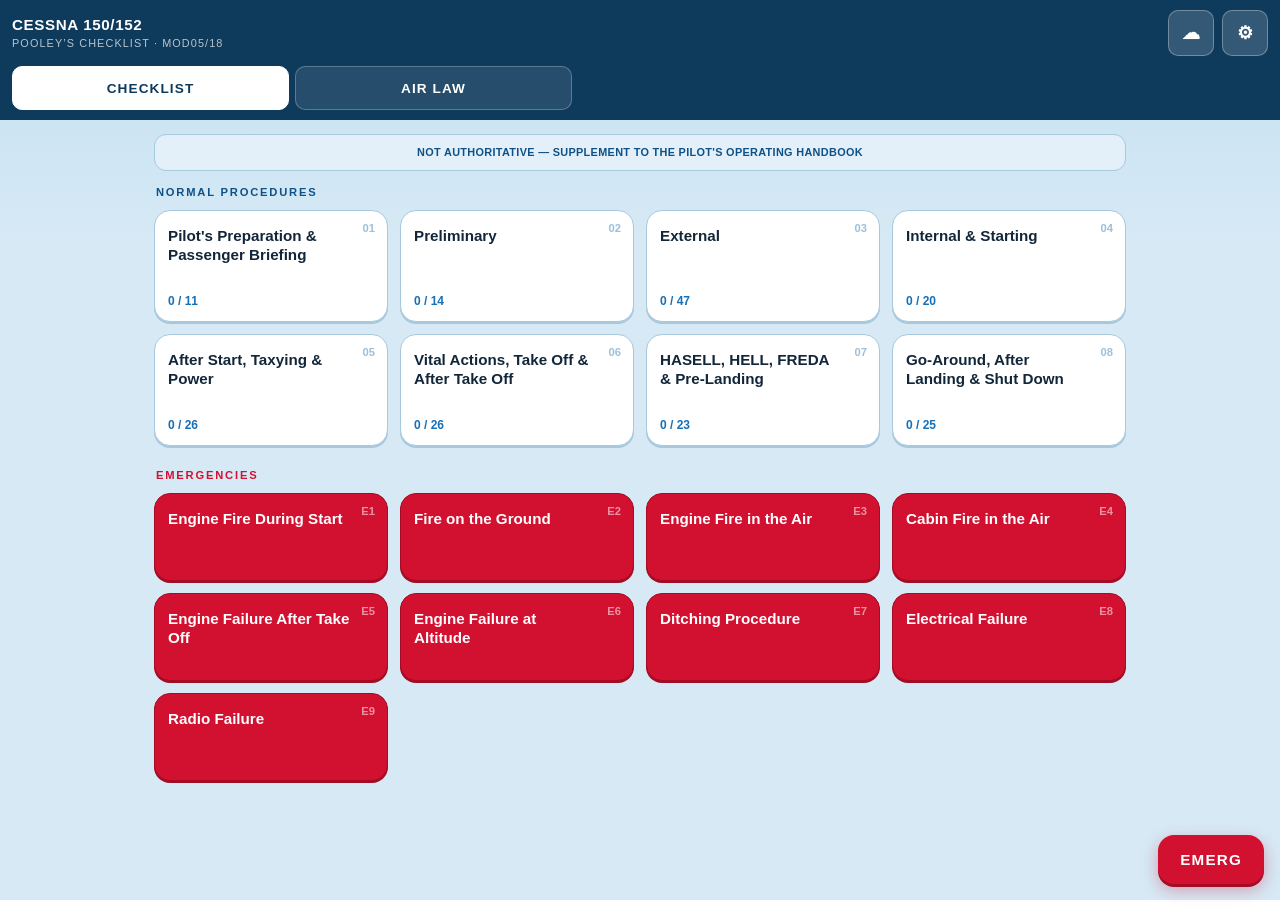
==== app/src/main/assets/index.html @ d366ebf7 "PPL Kneeboard: C150 checklist and Air Law study in one offline app Checklist data is unchanged from " ====
<!DOCTYPE html>
<html lang="en" data-size="m">
<head>
<meta charset="UTF-8">
<meta name="viewport" content="width=device-width, initial-scale=1.0, maximum-scale=1.0, user-scalable=no, viewport-fit=cover">
<meta name="theme-color" content="#0e3a5c">
<title>PPL Kneeboard</title>
<style>
  /* ===== Text size ===== */
  html{font-size:16px;}
  html[data-size="s"]{font-size:14px;}
  html[data-size="l"]{font-size:18px;}
  html[data-size="xl"]{font-size:20px;}

  /* ===== Day (default) ===== */
  body{
    --ink:#12263a; --muted:#4a5d70; --faint:#9cc0da;
    --paper:#d6e9f5; --card:#ffffff; --edge:#a8c8de; --track:#dcebf6;
    --accent:#1670b8; --accent-dark:#0e5187; --accent-tint:#e3f0fa; --on-accent:#ffffff;
    --tick:#1c8c3a; --tick-tint:#e6f6ea;
    --emerg:#d21131; --emerg-dark:#a30c24; --emerg-tint:#fdeef0;
    --bar:#0e3a5c; --bw:1px;
    background:linear-gradient(180deg,#c3e0f2 0%,var(--paper) 240px) fixed;
  }
  /* ===== Sunlight (high contrast) ===== */
  body[data-mode="sun"]{
    --ink:#000; --muted:#000; --faint:#000;
    --paper:#fff; --card:#fff; --edge:#000; --track:#fff;
    --accent:#000; --accent-dark:#000; --accent-tint:#fff; --on-accent:#fff;
    --tick:#006622; --tick-tint:#fff;
    --emerg:#b00020; --emerg-dark:#7a0016; --emerg-tint:#fff;
    --bar:#000; --bw:2px;
    background:#fff;
  }
  /* ===== Night (dim) ===== */
  body[data-mode="night"]{
    --ink:#d4dde6; --muted:#97a6b4; --faint:#3c4f62;
    --paper:#0b1118; --card:#151e28; --edge:#2a3a4b; --track:#223140;
    --accent:#5aa7e6; --accent-dark:#7fb8e8; --accent-tint:#13202c; --on-accent:#06121d;
    --tick:#3fb565; --tick-tint:#11261a;
    --emerg:#e0413f; --emerg-dark:#8f1d1c; --emerg-tint:#2a1214;
    --bar:#05090d; --bw:1px;
    background:var(--paper);
  }

  *{margin:0;padding:0;box-sizing:border-box;-webkit-tap-highlight-color:transparent;}
  body{
    font-family:-apple-system,"Segoe UI",Roboto,Helvetica,Arial,sans-serif;
    color:var(--ink);font-size:1rem;line-height:1.35;
    padding-bottom:calc(100px + env(safe-area-inset-bottom));
    min-height:100vh;
  }
  button{font-family:inherit;color:inherit;cursor:pointer;}
  [hidden]{display:none !important;}

  /* ===== Header ===== */
  header{
    position:sticky;top:0;z-index:20;
    background:var(--bar);color:#fff;
    padding:calc(10px + env(safe-area-inset-top)) 12px 10px;
  }
  .hrow{display:flex;align-items:center;gap:8px;min-height:44px;}
  .hbtn{
    background:rgba(255,255,255,.16);border:1px solid rgba(255,255,255,.3);color:#fff;
    font-size:1.15rem;font-weight:800;border-radius:10px;
    width:46px;height:46px;flex:0 0 46px;
    display:flex;align-items:center;justify-content:center;
  }
  .hbtn:active{background:rgba(255,255,255,.3);}
  #backBtn{display:none;}
  header.inphase #backBtn{display:flex;}
  .title{flex:1;min-width:0;font-weight:800;letter-spacing:.04em;font-size:.95rem;text-transform:uppercase;line-height:1.2;}
  .title small{display:block;font-weight:500;letter-spacing:.1em;font-size:.68rem;opacity:.7;margin-top:2px;}
  .hprog{height:5px;border-radius:3px;background:rgba(255,255,255,.18);margin-top:9px;overflow:hidden;display:none;}
  header.inphase .hprog{display:block;}
  .hprog i{display:block;height:100%;width:0;background:#6fd08c;border-radius:3px;transition:width .2s;}
  body[data-mode="sun"] .hprog i{background:#fff;}

  /* ===== Home ===== */
  #home{padding:14px;}
  .caveat{
    margin:0 0 14px;padding:10px 14px;
    background:var(--accent-tint);border:var(--bw) solid var(--edge);border-radius:12px;
    font-size:.68rem;color:var(--accent-dark);letter-spacing:.03em;font-weight:700;
    text-transform:uppercase;text-align:center;
  }
  .stale{
    margin:0 0 14px;padding:12px 14px;border-radius:12px;
    background:var(--card);border:var(--bw) solid var(--edge);
    font-size:.85rem;color:var(--muted);
  }
  .cont{
    width:100%;display:flex;align-items:center;gap:14px;text-align:left;
    background:var(--accent);color:var(--on-accent);border:none;border-radius:16px;
    box-shadow:0 3px 0 var(--accent-dark);padding:16px;margin-bottom:20px;
  }
  .cont:active{transform:translateY(3px);box-shadow:none;}
  .cont .ct{flex:1;min-width:0;}
  .cont .k{font-size:.7rem;font-weight:800;letter-spacing:.14em;text-transform:uppercase;opacity:.8;}
  .cont .n{font-size:1.05rem;font-weight:800;margin-top:2px;}
  .cont .x{font-size:.85rem;margin-top:3px;opacity:.9;}
  .cont .arrow{font-size:1.6rem;font-weight:800;}

  .grid-label{
    font-size:.7rem;font-weight:800;letter-spacing:.16em;text-transform:uppercase;
    color:var(--accent-dark);margin:4px 2px 10px;
  }
  .grid-label.red{color:var(--emerg);}
  .grid{display:grid;grid-template-columns:1fr 1fr;gap:12px;margin-bottom:22px;}
  @media (max-width:340px){.grid{grid-template-columns:1fr;}}
  .pbtn{
    position:relative;
    background:var(--card);border:var(--bw) solid var(--edge);border-radius:16px;
    box-shadow:0 2px 0 var(--edge);
    padding:15px 13px 13px;min-height:7rem;text-align:left;
    display:flex;flex-direction:column;justify-content:space-between;gap:10px;
  }
  .pbtn:active{transform:translateY(2px);box-shadow:none;}
  .pbtn .pnum{position:absolute;top:11px;right:12px;font-size:.7rem;font-weight:800;color:var(--faint);}
  .pbtn .pname{font-weight:800;font-size:.95rem;line-height:1.25;padding-right:24px;}
  .pbtn .pbar{height:8px;border-radius:4px;background:var(--track);overflow:hidden;}
  body[data-mode="sun"] .pbtn .pbar{border:1px solid #000;}
  .pbtn .pbar i{display:block;height:100%;width:0;background:var(--accent);border-radius:4px;}
  .pbtn .pcount{font-size:.75rem;font-weight:700;color:var(--accent);}
  .pbtn.done{border-color:var(--tick);background:var(--tick-tint);box-shadow:0 2px 0 var(--tick);}
  .pbtn.done .pcount{color:var(--tick);}
  .pbtn.done .pbar i{background:var(--tick);}
  .pbtn.red{background:var(--emerg);border-color:var(--emerg-dark);color:#fff;box-shadow:0 2px 0 var(--emerg-dark);min-height:5.5rem;}
  .pbtn.red .pnum{color:rgba(255,255,255,.55);}

  /* ===== Phase view ===== */
  #phaseView{padding:14px;}
  .sub{
    font-size:.7rem;font-weight:800;letter-spacing:.14em;text-transform:uppercase;
    color:var(--accent-dark);margin:18px 4px 10px;
  }
  .sub:first-child{margin-top:2px;}
  .sub.red{color:var(--emerg);}
  .ibtn{
    width:100%;display:flex;align-items:flex-start;gap:12px;text-align:left;
    background:var(--card);border:var(--bw) solid var(--edge);border-radius:14px;
    box-shadow:0 2px 0 var(--edge);
    padding:14px;min-height:60px;margin-bottom:10px;
  }
  .ibtn:active{transform:translateY(2px);box-shadow:none;}
  .ibtn.next{outline:3px solid var(--accent);outline-offset:2px;}
  .ibtn.red.next{outline-color:var(--emerg);}
  .ibtn .box{
    flex:0 0 28px;height:28px;margin-top:1px;
    border:2px solid var(--accent);border-radius:8px;background:var(--card);
    display:flex;align-items:center;justify-content:center;
    font-size:17px;color:#fff;
  }
  .ibtn.red .box{border-color:var(--emerg);}
  .ibtn.checked{background:var(--tick-tint);border-color:var(--tick);box-shadow:0 2px 0 var(--tick);}
  .ibtn.checked .box{background:var(--tick);border-color:var(--tick);}
  .ibtn.checked .box::after{content:"\2713";font-weight:800;}
  .ibtn .txt{flex:1;min-width:0;}
  .ibtn .chal{display:block;font-weight:800;font-size:.95rem;}
  .ibtn .mn{
    display:inline-block;min-width:1.3em;text-align:center;
    background:var(--accent);color:var(--on-accent);font-size:.7rem;font-weight:800;
    border-radius:5px;padding:2px 4px;margin-right:7px;vertical-align:1px;
  }
  .ibtn.red .mn{background:var(--emerg);color:#fff;}
  .ibtn .resp{display:block;font-size:.875rem;color:var(--muted);margin-top:2px;}
  .ibtn.checked .chal,.ibtn.checked .resp{opacity:.5;}
  body[data-mode="sun"] .ibtn.checked .chal,
  body[data-mode="sun"] .ibtn.checked .resp{opacity:1;text-decoration:line-through;}

  .pnote{
    background:var(--card);border:var(--bw) solid var(--edge);border-radius:12px;
    padding:13px 14px;font-size:.875rem;color:var(--muted);margin-bottom:12px;
  }
  .pnote.warn{
    background:repeating-linear-gradient(45deg,var(--emerg-tint),var(--emerg-tint) 12px,var(--card) 12px,var(--card) 24px);
    border-color:var(--emerg);color:var(--emerg);
    font-weight:800;text-transform:uppercase;font-size:.8rem;text-align:center;letter-spacing:.03em;
  }

  .donecard{
    background:var(--tick-tint);border:2px solid var(--tick);border-radius:16px;
    padding:16px;margin:8px 0 12px;text-align:center;
  }
  .donecard .dt{font-weight:800;color:var(--tick);font-size:1rem;letter-spacing:.04em;text-transform:uppercase;}
  .bigbtn{
    width:100%;padding:16px;border-radius:14px;margin-top:12px;
    background:var(--accent);color:var(--on-accent);border:none;
    box-shadow:0 3px 0 var(--accent-dark);
    font-size:1rem;font-weight:800;text-align:center;
  }
  .bigbtn:active{transform:translateY(3px);box-shadow:none;}
  .bigbtn.ghost{background:var(--card);color:var(--ink);border:var(--bw) solid var(--edge);box-shadow:0 2px 0 var(--edge);}

  .resetbtn{
    width:100%;padding:15px;border-radius:14px;margin-top:8px;
    background:var(--card);border:var(--bw) solid var(--edge);box-shadow:0 2px 0 var(--edge);
    color:var(--muted);font-size:.8rem;font-weight:800;letter-spacing:.1em;text-transform:uppercase;
  }
  .resetbtn.armed{background:var(--emerg);border-color:var(--emerg-dark);color:#fff;box-shadow:0 2px 0 var(--emerg-dark);}

  /* ===== Emergency FAB ===== */
  #emergFab{
    position:fixed;bottom:calc(16px + env(safe-area-inset-bottom));right:16px;z-index:30;
    background:var(--emerg);color:#fff;border:none;border-radius:16px;
    box-shadow:0 3px 0 var(--emerg-dark),0 6px 16px rgba(200,16,46,.35);
    padding:16px 22px;font-size:.95rem;font-weight:800;letter-spacing:.08em;text-transform:uppercase;
  }
  #emergFab:active{transform:translateY(3px);box-shadow:none;}

  /* ===== Bottom sheet ===== */
  .sheet{position:fixed;inset:0;z-index:50;}
  .sheet .backdrop{position:absolute;inset:0;background:rgba(0,0,0,.5);}
  .sheet .panel{
    position:absolute;left:0;right:0;bottom:0;max-height:88vh;overflow:auto;
    background:var(--paper);border-radius:20px 20px 0 0;
    padding:0 14px calc(18px + env(safe-area-inset-bottom));
    animation:up .16s ease-out;
  }
  body[data-mode="day"] .sheet .panel{background:#eaf4fb;}
  @keyframes up{from{transform:translateY(40px)}to{transform:none}}
  .sheet-head{
    position:sticky;top:0;display:flex;align-items:center;justify-content:space-between;
    padding:16px 2px 12px;background:inherit;
    font-weight:800;font-size:.95rem;letter-spacing:.08em;text-transform:uppercase;
  }
  .sheet-head.red{color:var(--emerg);}
  .xbtn{
    width:44px;height:44px;border-radius:10px;font-size:1.1rem;font-weight:800;
    background:var(--card);border:var(--bw) solid var(--edge);
  }
  .elist{display:grid;gap:10px;}
  .ebtn{
    width:100%;text-align:left;padding:17px 16px;border-radius:14px;border:none;
    background:var(--emerg);color:#fff;font-size:1.05rem;font-weight:800;
    box-shadow:0 3px 0 var(--emerg-dark);
    display:flex;justify-content:space-between;align-items:center;
  }
  .ebtn:active{transform:translateY(3px);box-shadow:none;}

  .setgroup{margin-bottom:18px;}
  .setlabel{font-size:.7rem;font-weight:800;letter-spacing:.14em;text-transform:uppercase;color:var(--accent-dark);margin:0 2px 8px;}
  .seg{display:flex;gap:8px;}
  .seg button{
    flex:1;padding:14px 6px;border-radius:12px;font-weight:800;font-size:.9rem;
    background:var(--card);border:var(--bw) solid var(--edge);box-shadow:0 2px 0 var(--edge);
  }
  .seg button.on{background:var(--accent);color:var(--on-accent);border-color:var(--accent-dark);box-shadow:0 2px 0 var(--accent-dark);}
  .setnote{font-size:.78rem;color:var(--muted);margin-top:8px;padding:0 2px;}

  /* ===== Toast ===== */
  #toast{
    position:fixed;left:50%;bottom:calc(90px + env(safe-area-inset-bottom));z-index:60;
    transform:translateX(-50%);background:#111;color:#fff;
    padding:10px 16px;border-radius:10px;font-size:.85rem;font-weight:700;
    opacity:0;pointer-events:none;transition:opacity .2s;white-space:nowrap;
  }
  #toast.show{opacity:.92;}

  /* =====================================================================
     Air Law study section. Everything below is scoped to #studyView or the
     shared header tabs, so none of it can reach the checklist screens.
     ===================================================================== */
  body{
    --line:var(--edge); --blue:var(--accent); --tint:var(--accent-tint);
    --good:var(--tick); --goodtint:var(--tick-tint); --bad:var(--emerg); --badtint:var(--emerg-tint);
    --mag:#b3135b; --magtint:#f8e4ee; --ground:#c6d8e6; --rw:#34465a; --mk:#ffffff;
  }
  body[data-mode="sun"]{ --mag:#000; --magtint:#fff; --ground:#d9d9d9; --rw:#222; --mk:#fff; }
  body[data-mode="night"]{ --mag:#f26ba6; --magtint:#3a1830; --ground:#26394b; --rw:#4a5e73; --mk:#eaf1f8; }

  /* Section tabs: only on the two top-level screens */
  #secTabs{display:none;gap:6px;margin-top:10px;max-width:560px;}
  header.top #secTabs{display:flex;}
  header.insub #backBtn{display:flex;}
  #secTabs button{
    flex:1;min-height:44px;border-radius:10px;
    background:rgba(255,255,255,.1);border:1px solid rgba(255,255,255,.25);color:#fff;
    font-weight:800;font-size:.85rem;letter-spacing:.08em;text-transform:uppercase;
  }
  #secTabs button.on{background:#fff;color:var(--bar);border-color:#fff;}
  body[data-mode="night"] #secTabs button.on{background:var(--accent);color:var(--on-accent);border-color:var(--accent);}

  /* Tablet: wider grids, readable column widths */
  #home,#phaseView,#studyView{margin:0 auto;}
  #home,#studyView{max-width:1000px;}
  #phaseView{max-width:760px;}
  @media (min-width:600px){ .grid{grid-template-columns:repeat(3,1fr);} }
  @media (min-width:900px){ .grid{grid-template-columns:repeat(4,1fr);} }

  #studyView{padding:14px;}
  #studyView .pbtn .pref{font-size:.68rem;font-weight:800;letter-spacing:.06em;color:var(--mag);}
  #studyView .stat{font-size:.8rem;color:var(--muted);margin:0 2px 14px;font-weight:600;}
  #studyView .stat b{color:var(--ink);}
  #studyView .row2{display:grid;grid-template-columns:1fr;gap:10px;margin-bottom:22px;}
  @media (min-width:600px){ #studyView .row2{grid-template-columns:2fr 1fr;} }
  #studyView .row2 .cont{margin-bottom:0;}
  #studyView .row2 .bigbtn{margin-top:0;}
  #studyView .bigbtn[disabled]{opacity:.45;box-shadow:none;}

  /* Topic notes */
  #studyView .topic{max-width:800px;margin:0 auto;}
  #studyView .lede{color:var(--muted);margin:0 0 14px;font-size:.95rem;}
  #studyView .card{background:var(--card);border:var(--bw) solid var(--edge);border-radius:16px;padding:16px;}
  @media (min-width:600px){ #studyView .card{padding:22px 26px;} }
  #studyView .learn{font-size:.95rem;line-height:1.55;}
  #studyView .learn h3{font-size:1.1rem;font-weight:800;margin:22px 0 8px;color:var(--accent-dark);}
  #studyView .learn h3:first-child{margin-top:0;}
  #studyView .learn p{margin:0 0 12px;}
  #studyView .learn ul,#studyView .learn ol{margin:0 0 12px;padding-left:22px;}
  #studyView .learn li{margin:3px 0;}
  #studyView .mono,#studyView code{font-family:ui-monospace,Menlo,Consolas,monospace;font-size:.92em;background:var(--tint);padding:1px 5px;border-radius:4px;}
  #studyView .box{border-radius:12px;padding:12px 14px;margin:14px 0;font-size:.9rem;border:var(--bw) solid var(--edge);}
  #studyView .box>b:first-child{display:inline-block;font-size:.65rem;font-weight:800;letter-spacing:.1em;text-transform:uppercase;margin-right:8px;padding:2px 7px;border-radius:4px;}
  #studyView .trap{background:var(--magtint);border-color:var(--mag);}
  #studyView .trap>b:first-child{background:var(--mag);color:#fff;}
  #studyView .note{background:var(--tint);}
  #studyView .note>b:first-child{background:var(--accent);color:var(--on-accent);}
  #studyView .src{font-size:.75rem;color:var(--muted);margin-top:20px;padding-top:12px;border-top:1px dashed var(--edge);}
  #studyView .tbl{overflow-x:auto;margin:10px 0 16px;-webkit-overflow-scrolling:touch;}
  #studyView .tbl table{border-collapse:collapse;width:100%;min-width:420px;font-size:.88rem;}
  #studyView .tbl th{font-size:.65rem;font-weight:800;text-transform:uppercase;letter-spacing:.08em;color:var(--muted);text-align:left;padding:7px 10px;border-bottom:2px solid var(--ink);}
  #studyView .tbl td{padding:8px 10px;border-bottom:1px solid var(--edge);vertical-align:top;}
  #studyView .tbl td:first-child{font-weight:700;}
  #studyView .dot{display:inline-block;width:12px;height:12px;border-radius:50%;margin-right:6px;vertical-align:-1px;border:1px solid var(--ink);}
  #studyView .dot.g{background:#2db36a;} #studyView .dot.r{background:#e0442b;} #studyView .dot.w{background:#fff;}
  #studyView .dot.fl{box-shadow:0 0 0 2px var(--card),0 0 0 3.5px currentColor;}
  #studyView .tiles{display:grid;grid-template-columns:repeat(auto-fit,minmax(150px,1fr));gap:8px;margin:12px 0 18px;}
  #studyView .tile{border:var(--bw) solid var(--edge);border-radius:10px;padding:9px 11px;background:var(--paper);min-width:0;}
  #studyView .tile.hi{background:var(--tint);border-color:var(--accent);}
  #studyView .tile .n{font-size:.72rem;font-weight:800;color:var(--mag);}
  #studyView .tile .t{font-weight:700;font-size:.85rem;line-height:1.3;}
  #studyView .tile .d{font-size:.78rem;color:var(--muted);margin-top:2px;}
  #studyView .sq{display:grid;grid-template-columns:repeat(auto-fit,minmax(120px,1fr));gap:8px;margin:12px 0 18px;}
  #studyView .sq .tile{text-align:center;}
  #studyView .sq .big{font-family:ui-monospace,Menlo,Consolas,monospace;font-size:1.8rem;font-weight:700;line-height:1.1;}
  #studyView .fig{margin:14px 0;min-width:0;}
  #studyView .fig svg{width:100%;height:auto;display:block;max-width:100%;}
  #studyView .fig.wide svg{max-width:560px;}
  #studyView .fig figcaption{font-size:.8rem;color:var(--muted);margin-top:6px;}
  #studyView .figrow{display:grid;grid-template-columns:repeat(auto-fit,minmax(200px,1fr));gap:12px;margin:14px 0;}
  #studyView .figrow .fig{margin:0;}
  #studyView .fb{fill:var(--paper);stroke:var(--edge);}
  #studyView svg .t{font:600 11px -apple-system,"Segoe UI",Roboto,sans-serif;fill:var(--ink);}
  #studyView svg .tm{font:500 10px ui-monospace,Menlo,monospace;fill:var(--muted);}
  #studyView svg .tb{font:800 12px -apple-system,"Segoe UI",Roboto,sans-serif;fill:var(--ink);}
  #studyView svg .big{font:800 26px -apple-system,"Segoe UI",Roboto,sans-serif;fill:var(--ink);}
  #studyView svg .ln{stroke:var(--ink);fill:none;stroke-width:1.5;}
  #studyView svg .dash{stroke-dasharray:5 4;}
  #studyView svg .dot2{stroke-dasharray:2 3;}
  #studyView svg .pa{stroke:var(--accent);stroke-width:2;}
  #studyView svg .pb{stroke:var(--mag);stroke-width:2;}
  #studyView svg .ac-a{color:var(--accent);} #studyView svg .ac-b{color:var(--mag);}
  #studyView svg .f-tint{fill:var(--tint);} #studyView svg .f-mag{fill:var(--magtint);} #studyView svg .f-ground{fill:var(--ground);}
  #studyView svg .f-card{fill:var(--card);} #studyView svg .f-ink{fill:var(--ink);} #studyView svg .f-rw{fill:var(--rw);} #studyView svg .f-mk{fill:var(--mk);}
  #studyView svg .hot{stroke:var(--emerg);fill:none;stroke-width:2;}
  #studyView svg .mkl{stroke:var(--mk);stroke-width:2;}

  /* Questions */
  #studyView .quiz{max-width:760px;margin:0 auto;}
  #studyView .qtext{font-weight:700;font-size:1.1rem;line-height:1.4;margin:4px 2px 16px;}
  #studyView .opts{display:grid;gap:10px;}
  #studyView .opt{
    width:100%;display:flex;align-items:flex-start;gap:12px;text-align:left;
    background:var(--card);border:var(--bw) solid var(--edge);border-radius:14px;
    box-shadow:0 2px 0 var(--edge);padding:14px;min-height:60px;font-size:.95rem;font-weight:600;
  }
  #studyView .opt:active:not([disabled]){transform:translateY(2px);box-shadow:none;}
  #studyView .opt .l{
    flex:0 0 28px;height:28px;border-radius:8px;border:2px solid var(--accent);
    display:flex;align-items:center;justify-content:center;font-size:.8rem;font-weight:800;color:var(--accent);
  }
  #studyView .opt .ot{flex:1;min-width:0;padding-top:3px;}
  #studyView .opt.ok{background:var(--tick-tint);border-color:var(--tick);box-shadow:0 2px 0 var(--tick);}
  #studyView .opt.ok .l{background:var(--tick);border-color:var(--tick);color:#fff;}
  #studyView .opt.no{background:var(--emerg-tint);border-color:var(--emerg);box-shadow:0 2px 0 var(--emerg);}
  #studyView .opt.no .l{background:var(--emerg);border-color:var(--emerg);color:#fff;}
  #studyView .opt[disabled]{cursor:default;}
  #studyView .opt[disabled]:not(.ok):not(.no){opacity:.6;}
  #studyView .expl{margin-top:14px;border-radius:14px;padding:14px;background:var(--card);border:2px solid var(--edge);font-size:.92rem;line-height:1.5;}
  #studyView .expl .v{display:block;font-size:.72rem;font-weight:800;letter-spacing:.12em;text-transform:uppercase;margin-bottom:4px;}
  #studyView .expl.good{border-color:var(--tick);} #studyView .expl.good .v{color:var(--tick);}
  #studyView .expl.bad{border-color:var(--emerg);} #studyView .expl.bad .v{color:var(--emerg);}

  /* Results */
  #studyView .score{display:flex;flex-wrap:wrap;align-items:baseline;gap:6px 14px;margin:6px 2px 6px;}
  #studyView .score .n{font-size:3rem;font-weight:800;line-height:1;}
  #studyView .score .p{font-size:1.2rem;font-weight:800;color:var(--muted);}
  #studyView .pill{font-size:.72rem;font-weight:800;letter-spacing:.06em;text-transform:uppercase;padding:4px 10px;border-radius:99px;}
  #studyView .pill.good{background:var(--tick-tint);color:var(--tick);border:1px solid var(--tick);}
  #studyView .pill.bad{background:var(--emerg-tint);color:var(--emerg);border:1px solid var(--emerg);}
  #studyView .miss{background:var(--card);border:var(--bw) solid var(--edge);border-radius:14px;padding:14px;margin:10px 0;font-size:.9rem;}
  #studyView .miss .mq{font-weight:800;margin-bottom:8px;}
  #studyView .miss .ma{margin:3px 0;}
  #studyView .miss .ma b{font-size:.65rem;font-weight:800;letter-spacing:.08em;text-transform:uppercase;margin-right:6px;}
  #studyView .miss .y b{color:var(--emerg);} #studyView .miss .c b{color:var(--tick);}
  #studyView .miss .why{color:var(--muted);margin-top:6px;}
</style>
</head>
<body data-mode="day">
<svg width="0" height="0" style="position:absolute" aria-hidden="true" focusable="false"><defs>
  <g id="ac"><path d="M0,-12 C2,-10 2,-4 2,2 L1.5,12 L0,13 L-1.5,12 L-2,2 C-2,-4 -2,-10 0,-12Z M-12,-1 L-2,-3.2 L-2,2 L-12,2Z M12,-1 L2,-3.2 L2,2 L12,2Z M-5,10 L-1.5,8.8 L-1.5,12 L-5,12Z M5,10 L1.5,8.8 L1.5,12 L5,12Z" fill="currentColor"/></g>
  <marker id="arr" viewBox="0 0 10 10" refX="8" refY="5" markerWidth="7" markerHeight="7" orient="auto"><path d="M0,0 L10,5 L0,10z" style="fill:var(--ink)"/></marker>
  <marker id="arr2" viewBox="0 0 10 10" refX="2" refY="5" markerWidth="7" markerHeight="7" orient="auto"><path d="M10,0 L0,5 L10,10z" style="fill:var(--ink)"/></marker>
</defs></svg>

<header id="hdr">
  <div class="hrow">
    <button class="hbtn" id="backBtn" aria-label="Back to phases">&#8592;</button>
    <div class="title" id="hdrTitle"></div>
    <button class="hbtn" id="modeBtn" aria-label="Display mode"></button>
    <button class="hbtn" id="setBtn" aria-label="Settings">&#9881;</button>
  </div>
  <div class="hprog"><i id="hprogBar"></i></div>
  <nav id="secTabs" aria-label="Sections"><button id="tabCl" type="button">Checklist</button><button id="tabSt" type="button">Air Law</button></nav>
</header>

<main>
  <div id="home"></div>
  <div id="phaseView" hidden></div>
  <div id="studyView" hidden></div>
</main>

<button id="emergFab">Emerg</button>

<div class="sheet" id="sheet" hidden>
  <div class="backdrop" id="sheetBackdrop"></div>
  <div class="panel">
    <div class="sheet-head" id="sheetHead"><span id="sheetTitle"></span><button class="xbtn" id="sheetClose" aria-label="Close">&#10005;</button></div>
    <div id="sheetBody"></div>
  </div>
</div>

<div id="toast" role="status"></div>

<script>
const NORMAL = [
{
  id:"prep", title:"Pilot's Preparation & Passenger Briefing",
  subs:[
    {name:"Pilot's Preparation and Passenger Briefing", items:[
      ["Pilot","Fit for flight. Licence valid, current and applicable to type. Sufficient experience on type. Medical certificate current."],
      ["Aircraft Documents","All aircraft documentation complete to date. Check current certificates of airworthiness and maintenance etc."],
      ["Weather","Check departure aerodrome, local, en route and destination forecast and actuals."],
      ["Flight Planning","Flight log completed and flight plan (if necessary). AIP, AIC, NOTAMS, Amendments and Bulletins checked. Prior permissions obtained."],
      ["Pooleys Flight Guide","Check current, on board and correct coverage with all possible alternates. Readily accessible."],
      ["Charts","Check current, amended with correct coverage. Readily accessible."],
      ["Weight and Balance","Centre of gravity, weight and balance calculations completed and checked to be within limits (passengers, baggage and fuel)."],
      ["Navigation Equipment Accessories","Computer, scale, protractor, plotter, pencil and pens etc. Readily accessible."],
      ["Survival Equipment","Life jackets, life raft, ELT, transceiver, flares, rations etc. Readily accessible. Over water life jackets should be worn UNINFLATED."],
      ["Departure","Register departure in writing and/or verbally with departure aerodrome. Complete aircraft Technical and Journey log book."],
      ["Passenger Briefing","Passengers fully briefed on emergency, safety and comfort procedures."]
    ]}
  ]
},
{
  id:"prelim", title:"Preliminary",
  note:"Aircraft unobstructed for taxying. No fuel, oil or hydraulic spillages. All ice and frost removed from aircraft surfaces (external and internal). Tie downs, pitot cover, external control locks, covers and chocks removed and stowed.",
  subs:[
    {name:"In Cabin", items:[
      ["Control Locks/Covers","Removed and stowed."],
      ["Magneto Switches","Both OFF. Key Removed."],
      ["Parking Brake","On."],
      ["Master Switch","On."],
      ["Rotating Beacon","On. Check operation. Then Off."],
      ["Pitot Heat","On. Check operation. Then Off."],
      ["Landing/Nav Lights","On. Check operation. Then Off."],
      ["Flaps","On. Check operation & symmetry. Set full down."],
      ["Radio Nav","Off."],
      ["Fuel Cock","On. Check contents indications."],
      ["Master Switch","Off."],
      ["Trimmer","Operate fully forward, fully aft. Check correct sense. Set neutral."],
      ["First Aid Kit","Check condition, in date, secure & accessible."],
      ["Fire Extinguisher","Check condition, in date, secure & accessible."]
    ]}
  ]
},
{
  id:"external", title:"External",
  subs:[
    {name:"Port Undercarriage", items:[
      ["Leg & Fairing","Check undamaged & general condition."],
      ["Tyre","Check undamaged, inflation & creep marks aligned."],
      ["Hydraulic Line","Check general condition, joints and no leakages."],
      ["Disc Brake","Check for pitting, wear and cracks."],
      ["Wheel Nut","Check secure."]
    ]},
    {name:"Port Wing", items:[
      ["Strut","General condition and security."],
      ["Flap","Check undamaged, linkages and tracks."],
      ["Aileron","Check undamaged, hinges, linkages secure, full free movement."],
      ["Wing Tip","General condition, navigation light, security and colour."],
      ["Wing Surfaces","General all over condition."],
      ["Leading Edge","No indentations or fractures. Pitot head clear, undamaged with cover removed and stowed, stall warner working."],
      ["Fuel Tank","Visually check contents. Fuel cap secured and drain checked."]
    ]},
    {name:"Propeller, Front Fuselage & Engine", items:[
      ["Port Cowling","Properly secure, static vent clear & unobstructed."],
      ["Windscreen","Clean all over, inside and out."],
      ["Nose Leg","General condition, oleo extension approx 2\u2033\u20133\u2033, torque linkage, nuts and split pins."],
      ["Nose Wheel","Undamaged, inflation, creep marks aligned."],
      ["Front of Cowling","Check properly secure, intakes clear and landing light."],
      ["Propeller & Spinner","General condition, security, in particular leading edge and tips."],
      ["Starboard Cowling","Properly secure, oil contents, strain fuel if applicable."],
      ["Fuel Drain","Check."]
    ]},
    {name:"Starboard Wing", items:[
      ["Fuel Tank","Visually check contents. Fuel cap secured and drain checked."],
      ["Leading Edge","No indentations or fractures."],
      ["Wing Surface","General all over condition."],
      ["Wing Tip","General condition, nav. light, security and colour."],
      ["Aileron","Check undamaged, hinges, linkages secure, full free movement."],
      ["Flap","Check undamaged, linkages and tracks."],
      ["Strut","General condition and security."]
    ]},
    {name:"Starboard Undercarriage", items:[
      ["Leg","Undamaged, and general condition."],
      ["Tyre","Undamaged, inflation, creep marks aligned."],
      ["Hydraulic Line","Check general condition, joints and no leakages."],
      ["Disc Brake","Check for pitting, wear and cracks."],
      ["Wheel Nut","Check secure."]
    ]},
    {name:"Starboard Fuselage", items:[
      ["Surfaces","General all over condition. Drain holes clear."],
      ["Aerials","Secure and undamaged."],
      ["Door","Catch, hinges, window, secure and operational."],
      ["Windows","Clean inside and out. Undamaged."]
    ]},
    {name:"Tail", items:[
      ["Starboard Tailplane","Security and condition, no indentations or fractures."],
      ["Starboard Elevator","Undamaged, linkages secure, full free movement."],
      ["Trim Tab","Undamaged, linkages secure."],
      ["Fin","Fairings, beacon, aerials secure and undamaged."],
      ["Rudder","Hinges and linkages secure and undamaged. Full free movement, navigation light condition & colour."],
      ["Port Elevator","Undamaged, linkages secure, full free movement."],
      ["Port Tailplane","No indentations or fractures, security."]
    ]},
    {name:"Port Fuselage", items:[
      ["Surfaces","General all over condition. Drain holes clear."],
      ["Aerials","Secure and undamaged."],
      ["Door","Catch, hinges, window, secure and operational."],
      ["Windows","Clean inside and out. Undamaged."]
    ]}
  ]
},
{
  id:"internal", title:"Internal & Starting",
  subs:[
    {name:"Internal", items:[
      ["Seat","Adjusted and secured."],
      ["Hatches & Harnesses","Adjusted and secured."],
      ["Parking Brake","On."],
      ["Radios/Avionics","Off."],
      ["Instruments","Undamaged, legible and secure."],
      ["Flying Controls","Full and free movement in the correct sense."],
      ["Trim","Set neutral."],
      ["Cabin Heat","Off. Set closed."],
      ["Mixture","Full, free movement. Set Rich."],
      ["Throttle Nut","Operating freely. Set loose."],
      ["Throttle","Full and free movement. Set \u00bc\u2033 open."],
      ["Carburettor Heat","Full and free movement. Set cold."],
      ["Magnetos","Off."],
      ["Master Switch","On."],
      ["Circuit Breakers & Fuses","In position and secure."],
      ["Fuel Cock","Check On."],
      ["Beacon","On."],
      ["Primer","Primer as required and lock."],
      ["Lookout","Careful all round lookout. Open window and shout \u201cCLEAR PROP\u201d."],
      ["Magnetos","Keys in and operate starter."]
    ]}
  ]
},
{
  id:"afterstart", title:"After Start, Taxying & Power",
  subs:[
    {name:"After Start", items:[
      ["RPM","Set to 1200."],
      ["Oil Pressure","Rising to green arc within 30 secs. If not, immediately shut down."],
      ["Starter Warning Light","Out. If not, close down engine."],
      ["Ammeter","Charging (positive reading)."],
      ["Suction","Registering correctly."],
      ["Magnetos","Check for dead cut."],
      ["Flaps","Up in stages \u2014 check symmetry & indicator."],
      ["Instruments","Set as required."],
      ["Radio","Set tuned and checked as required. Transponder stby."],
      ["Lookout","Check aircraft unobstructed for taxying and surface satisfactory."],
      ["RT","Call for taxy clearance."]
    ]},
    {name:"Taxying", items:[
      ["Brakes","Check both sets."],
      ["Rudder","Check correct movement and steering."],
      ["Instruments","Check in turns D.I., Compass, Turn Co-ordinator, Attitude Indicator."],
      ["Nav. Aids","VOR, ADF tracking."]
    ]},
    {name:"Power", items:[
      ["Location","Aircraft positioned into wind, clear all round & taxying/runway surface checked."],
      ["Parking Brake","On."],
      ["Oil Temp. & Press","Within limits."],
      ["Magnetos","Check on both."],
      ["RPM","Set 1700 \u2014 brakes holding."],
      ["Carburettor Heat","Set Hot, max. drop 75 RPM, set Cold."],
      ["Magnetos","Check left & right, max. drop 125 RPM, max. diff. between mags 50 RPM."],
      ["Suction","Between 3\u2033 \u2013 5\u2033."],
      ["Ammeter","Charging."],
      ["Oil Temp. & Press","Within limits."],
      ["RPM","Set to idle, 500\u2013700 RPM, check. Then reset to 1200 RPM."]
    ]}
  ]
},
{
  id:"vital", title:"Vital Actions, Take Off & After Take Off",
  subs:[
    {name:"Pre-Take Off Checks \u2014 Vital Actions", items:[
      ["Trimmer","Set for take off.","T"],
      ["Throttle Friction Nut","Finger tight.","T"],
      ["Mixture","Rich.","M"],
      ["Magnetos","On both. Check Master switch On.","M"],
      ["Pitot Heater","As required.","P"],
      ["Primer","In and locked.","P"],
      ["Fuel","On, check quantities.","F"],
      ["Flaps","As required.","F"],
      ["Instruments/Gauges","Checked & set: D.I., Compass, Altimeter, Attitude Indicator, engine temperatures and pressures.","I"],
      ["Harnesses","Fastened and secure.","H"],
      ["Hatches","Doors and windows secure.","H"],
      ["Carburettor Heat","Set cold.","C"],
      ["Controls","Full and free movement.","C"],
      ["Transponder","Alt, strobes on.","T"]
    ]},
    {name:"Take Off", items:[
      ["Clearances","Received and understood."],
      ["Runway","Approach and departure routes clear. Surface checked."],
      ["Line Up","Re-check D.I. with runway heading & compass."],
      ["RPM","Full power \u2014 over 2350."],
      ["Engine","Temp. & press. steady within limits."],
      ["Airspeed","Increasing."]
    ]},
    {name:"After Take Off", items:[
      ["Flaps","Select up in stages at a safe height."],
      ["Engine","Temp. & press. steady, within limits."],
      ["Heading","Conforming to noise abatement, circuit or en route."],
      ["Altimeter","QFE or QNH. Set as required."],
      ["Fuel","On and contents sufficient."],
      ["Radios/Nav. Aids","Tuned and identified."]
    ]}
  ]
},
{
  id:"airwork", title:"HASELL, HELL, FREDA & Pre-Landing",
  subs:[
    {name:"Pre-Stall / Aerobatic Checks \u2014 HASELL", items:[
      ["Height","Sufficient to recover by 3000\u2032 above ground level.","H"],
      ["Airframe","Gyros caged, brakes off, flaps as required.","A"],
      ["Security","Harness secure, doors and windows closed. No loose articles.","S"],
      ["Engine","Temperatures and pressures within limits, mixture rich. Check for carburettor icing.","E"],
      ["Location","Clear of cloud, controlled airspace, built up areas and active airfields.","L"],
      ["Lookout","360\u00b0 turn to check for other aircraft, especially below.","L"]
    ]},
    {name:"Continued Stall / Aerobatics", items:[
      ["HELL","Use HELL \u2026 as above."]
    ]},
    {name:"Cruise / Re-Join \u2014 FREDA", items:[
      ["Fuel","On and sufficient including diversion and go-around.","F"],
      ["Radio","Tuned, identified, obtain ATIS or joining instructions.","R"],
      ["Engine","Temperatures and pressures and mixture, check for carburettor ice.","E"],
      ["DI","Synchronised with compass & runway orientation.","D"],
      ["Altimeter","QNH/QFE set as required.","A"]
    ]},
    {name:"Pre-Landing", items:[
      ["Brakes","Off. Pressure checked.","B"],
      ["Undercarriage","Fixed.","U"],
      ["Mixture","Rich.","M"],
      ["Fuel","On and sufficient for go-around.","F"],
      ["Flaps","As required \u2014 check speed.","F"],
      ["Instruments","Altimeter set, DI aligned. Engine temperatures and pressures within limits.","I"],
      ["Carburettor Heat","Check for ice and set as required.","C"],
      ["Harness","Fastened and secure.","H"],
      ["Hatches","Doors and windows secure.","H"],
      ["Landing Light","On.","L"],
      ["Clearance","Obtained.","C"]
    ]}
  ]
},
{
  id:"landing", title:"Go-Around, After Landing & Shut Down",
  subs:[
    {name:"Go-Around", items:[
      ["Throttle","Full power."],
      ["Carburettor Heat","Cold."],
      ["Attitude","Correct for yaw."],
      ["Flaps","Quickly retract to 20\u00b0 if necessary, thereafter in stages at safe height, return as required."],
      ["Radio","Call \u201cGoing Around\u201d and obtain further ATC instructions."]
    ]},
    {name:"After Landing \u2014 move clear of active runway and stop", items:[
      ["Carburettor Heat","Cold."],
      ["Flaps","Up."],
      ["Throttle Friction Nut","Loose."],
      ["Radio/Nav. Aids/Electrics","Non-essentials off."],
      ["Trimmer","Set neutral."]
    ]},
    {name:"Shut Down", items:[
      ["Location","Not obstructing, into wind, nosewheel straight."],
      ["Park Brake","On."],
      ["Engine","1200 RPM for 30 secs."],
      ["Magnetos","Check for dead cut."],
      ["Radio/Nav. Aids","Off."],
      ["Throttle","Close."],
      ["Mixture","Idle cut off. Set fully lean."]
    ]},
    {name:"After Engine Stops", items:[
      ["Magnetos","Off. Key removed."],
      ["Electrics","Off."],
      ["Master Switch","Off."],
      ["Fuel Cock","Off."],
      ["Control Lock","In."],
      ["Harnesses","Left tidy."],
      ["Hatches","Doors and windows closed."],
      ["Security","Chocks, ties, park brake and pitot cover as required."]
    ]}
  ]
}
];

const EMERG = [
{
  id:"e-firestart", title:"Engine Fire During Start", emerg:true,
  subs:[{name:"Drill", items:[
    ["Starter","Crank engine 3\u20134 seconds."],
    ["Mixture","Idle cut off."],
    ["Throttle","OPEN."],
    ["Fuel Selector","OFF."]
  ]}],
  endnote:"If fire continues evacuate aircraft with fire extinguisher to a safe upwind distance."
},
{
  id:"e-fireground", title:"Fire on the Ground", emerg:true,
  subs:[{name:"Drill", items:[
    ["Throttle","Closed."],
    ["Mixture","Idle cut off. Set fully lean."],
    ["Fuel","OFF."],
    ["Magnetos","OFF."],
    ["Radio","Call for assistance."],
    ["Master Switch","OFF."],
    ["Park Brake","OFF."]
  ]}],
  endnote:"If taxying, stop to allow prevailing wind to keep fire away from exits, clear of other aircraft and fuel areas. Evacuate aircraft with fire extinguisher to a safe upwind distance."
},
{
  id:"e-fireair", title:"Engine Fire in the Air", emerg:true,
  subs:[{name:"Drill", items:[
    ["Throttle","Closed."],
    ["Mixture","Idle cut off. Set fully lean."],
    ["Fuel","OFF."],
    ["Magnetos","OFF."],
    ["Cabin Heater/Defrost","OFF."],
    ["Radio","MAYDAY \u2026 call immediately. Initiate forced landing without power procedure."]
  ]}]
},
{
  id:"e-cabinfire", title:"Cabin Fire in the Air", emerg:true,
  subs:[{name:"Drill", items:[
    ["Master Switch","Off if electrical fire. Return to ON after 3 seconds."],
    ["Electrics","Shed all non-essentials."],
    ["Fire Extinguisher","Use as necessary and ventilate cabin."],
    ["Radio","MAYDAY / Pan call with forced landing/diversion as applicable."]
  ]}]
},
{
  id:"e-efato", title:"Engine Failure After Take Off", emerg:true,
  subs:[{name:"Drill", items:[
    ["Attitude/Configuration","Lower nose to maintain best gliding speed. Select landing area ahead."],
    ["Fuel","OFF."],
    ["Mixture","ICO."],
    ["Magnetos","OFF."],
    ["Radio","MAYDAY \u2026 call. If time permits."],
    ["Master Switch","After final flap selection. OFF."]
  ]}],
  endnote:"Brief passengers, tighten harnesses, open/jettison doors as time permits. NEVER ATTEMPT TO TURN BACK."
},
{
  id:"e-altitude", title:"Engine Failure at Altitude", emerg:true,
  subs:[{name:"Drill", items:[
    ["Attitude/Configuration","Attain best gliding speed and trim."],
    ["Plan","Forced landing site and check for possible cause of engine failure."],
    ["Carburettor Heat","On (Hot)."],
    ["Fuel","On. Check contents."],
    ["Mixture","Rich."],
    ["Primer","Locked."],
    ["Magnetos","On both."],
    ["Throttle","If engine fails to respond \u2014 exercise."],
    ["Radio","MAYDAY \u2026 call."],
    ["Transponder","Set 7700."],
    ["Fuel","OFF."],
    ["Mixture","ICO."],
    ["Magnetos","OFF."],
    ["Harnesses","Tighten."],
    ["Doors","Unlatch/Jettison."],
    ["Crew/Passengers","Briefed \u2014 as time permits."],
    ["Master Switch","After final flap selection. OFF."]
  ]}]
},
{
  id:"e-ditching", title:"Ditching Procedure", emerg:true,
  note:"As Engine Failure at Altitude. Head for coastline or shipping.",
  subs:[{name:"Drill", items:[
    ["Large Swell / Light Wind","Land along swell, tail down, stalled."],
    ["Light Swell / Strong Wind","Land into wind, tail down, stalled."],
    ["After Ditching","Use survival equipment. DO NOT INFLATE LIFE JACKETS IN CABIN."]
  ]}]
},
{
  id:"e-electrical", title:"Electrical Failure", emerg:true,
  subs:[{name:"Drill", items:[
    ["Electrical Load","Shed all non-essentials."],
    ["Field/Output","Check, reset circuit breakers."],
    ["Ammeter/Voltage","Check warning light."],
    ["Master Switch","Off for 3 seconds, then select On."]
  ]}],
  endnote:"If output restored maintain essential services only and land/divert A.S.A.P."
},
{
  id:"e-radiofail", title:"Radio Failure", emerg:true,
  subs:[{name:"Drill", items:[
    ["Radio","Check off/on, volume, squelch & selector switches."],
    ["Ancillaries","Check/swap headsets, microphone, plugs secure."],
    ["Electrics","Check ammeter, master switch, avionics master, circuit breakers. Reset only once."],
    ["Transponder","Set 7600."],
    ["Procedure","Carry out blind transit, speechless procedure."]
  ]}]
}
];


const FIG={};
const acu=(x,y,r,c,s)=>`<use href="#ac" class="${c}" transform="translate(${x} ${y}) rotate(${r}) scale(${s||1.35})"/>`;
const pth=(d,c,extra)=>`<path d="${d}" class="ln ${c}" ${extra||'class="dash"'} marker-end="url(#arr)"/>`;

FIG.rules=()=>`<div class="figrow">
<figure class="fig"><svg viewBox="0 0 240 230" role="img" aria-label="Head-on: both aircraft alter course to the right"><rect class="fb" x="1" y="1" width="238" height="228" rx="6"/>
<path d="M90,192 L90,150 C90,125 150,125 150,100 L150,36" class="ln dash pa" marker-end="url(#arr)"/>
<path d="M90,38 L90,80 C90,105 30,105 30,130 L30,194" class="ln dash pb" marker-end="url(#arr)"/>
${acu(90,208,0,'ac-a')}${acu(90,22,180,'ac-b')}
<text class="tb" x="106" y="214">A</text><text class="tb" x="106" y="28">B</text>
<text class="t" x="158" y="168">each turns</text><text class="t" x="158" y="182">to its right</text>
</svg><figcaption><b>Head-on.</b> Both alter heading to the right.</figcaption></figure>
<figure class="fig"><svg viewBox="0 0 240 230" role="img" aria-label="Converging: the aircraft with the other on its right gives way"><rect class="fb" x="1" y="1" width="238" height="228" rx="6"/>
<path d="M80,189 L80,126" class="ln dash pa" marker-end="url(#arr)"/>
<path d="M184,110 L98,110" class="ln dash pb" marker-end="url(#arr)"/>
<circle cx="80" cy="110" r="7" class="hot"/>
${acu(80,205,0,'ac-a')}${acu(200,110,-90,'ac-b')}
<text class="tb" x="96" y="206">A</text><text class="tb" x="196" y="136">B</text>
<text class="t" x="96" y="168">B is on A's right:</text><text class="t" x="96" y="182">A gives way</text>
<text class="t" x="108" y="94">B keeps its course</text>
</svg><figcaption><b>Converging.</b> The aircraft that has the other on its right gives way.</figcaption></figure>
<figure class="fig"><svg viewBox="0 0 240 230" role="img" aria-label="Overtaking: the overtaken aircraft has right of way, the overtaker alters heading to the right"><rect class="fb" x="1" y="1" width="238" height="228" rx="6"/>
<path d="M100,92 L100,44" class="ln pb" marker-end="url(#arr)"/>
<path d="M100,189 L100,166 C100,142 160,150 160,122 L160,40" class="ln dash pa" marker-end="url(#arr)"/>
${acu(100,108,0,'ac-b')}${acu(100,205,0,'ac-a')}
<text class="tb" x="116" y="112">B</text><text class="tb" x="116" y="210">A</text>
<text class="t" x="108" y="60">B: right of way</text>
<text class="t" x="172" y="150">A passes</text><text class="t" x="172" y="164">on the right</text>
</svg><figcaption><b>Overtaking.</b> The overtaken aircraft has right of way; the overtaker alters heading to the right.</figcaption></figure>
</div>`;

FIG.altimetry=()=>`<figure class="fig wide"><svg viewBox="0 0 480 350" role="img" aria-label="Altimeter settings: flight levels above the transition level, altitudes below the transition altitude, QFE measured from the aerodrome, QNH from sea level">
<rect class="f-tint" x="20" y="20" width="300" height="80"/>
<rect class="f-mag" x="20" y="100" width="300" height="50"/>
<rect class="f-card" x="20" y="150" width="300" height="112" style="stroke:var(--line)"/>
<rect class="f-ground" x="20" y="262" width="300" height="38"/>
<line x1="20" y1="100" x2="320" y2="100" class="ln"/><line x1="20" y1="150" x2="320" y2="150" class="ln"/><line x1="20" y1="262" x2="320" y2="262" class="ln"/>
<line x1="20" y1="300" x2="470" y2="300" class="ln dash"/>
<line x1="20" y1="320" x2="470" y2="320" class="ln dot2"/>
<text class="tb" x="30" y="40">FLIGHT LEVELS</text><text class="tm" x="30" y="55">altimeter set to 1013.25 hPa</text>
<text class="tm" x="30" y="94">transition level</text>
<text class="tb" x="30" y="128">TRANSITION LAYER</text>
<text class="tm" x="30" y="164">transition altitude</text>
<text class="tb" x="30" y="184">ALTITUDES</text><text class="tm" x="30" y="199">altimeter set to QNH</text>
<text class="tm" x="30" y="278">aerodrome elevation</text>
<text class="tm" x="30" y="294">mean sea level</text>
<text class="tm" x="30" y="337">1013.25 hPa datum (below sea level on a low-pressure day)</text>
<line x1="20" y1="215" x2="410" y2="215" class="ln dot2"/>
<line x1="20" y1="62" x2="450" y2="62" class="ln dot2"/>
${acu(250,215,90,'ac-a',1.2)}${acu(250,62,90,'ac-b',1.2)}
<line x1="360" y1="300" x2="360" y2="218" class="ln" marker-end="url(#arr)"/>
<line x1="395" y1="262" x2="395" y2="218" class="ln" marker-end="url(#arr)"/>
<line x1="440" y1="320" x2="440" y2="65" class="ln" marker-end="url(#arr)"/>
<text class="tb" x="360" y="208" text-anchor="middle">QNH</text>
<text class="tb" x="397" y="208" text-anchor="middle">QFE</text>
<text class="tb" x="440" y="52" text-anchor="middle">FL</text>
</svg><figcaption>Three ways to measure the same climb. QNH counts from sea level, QFE from the aerodrome, flight levels from the 1013.25 hPa surface.</figcaption></figure>`;

FIG.compass=()=>{
  const cx=150,cy=150,r=118;
  return `<figure class="fig wide"><svg viewBox="0 0 300 310" role="img" aria-label="Semicircular rule: tracks 000 to 179 use odd levels, 180 to 359 use even levels">
<path d="M${cx},${cy-r} A${r},${r} 0 0 1 ${cx},${cy+r} Z" class="f-tint"/>
<path d="M${cx},${cy-r} A${r},${r} 0 0 0 ${cx},${cy+r} Z" class="f-mag"/>
<circle cx="${cx}" cy="${cy}" r="${r}" class="ln"/>
<line x1="${cx}" y1="${cy-r}" x2="${cx}" y2="${cy+r}" class="ln" style="stroke-width:2.5"/>
<text class="tb" x="${cx}" y="${cy-r-8}" text-anchor="middle">000 / 360</text>
<text class="tb" x="${cx}" y="${cy+r+18}" text-anchor="middle">180</text>
<text class="tm" x="${cx+r+6}" y="${cy+4}" text-anchor="start">090</text>
<text class="tm" x="${cx-r-6}" y="${cy+4}" text-anchor="end">270</text>
<text class="tb" x="${cx+60}" y="${cy-34}" text-anchor="middle">000° – 179°</text>
<text class="t" x="${cx+60}" y="${cy-14}" text-anchor="middle">IFR: odd FL</text>
<text class="t" x="${cx+60}" y="${cy+2}" text-anchor="middle">VFR: odd + 500 ft</text>
<text class="tm" x="${cx+60}" y="${cy+22}" text-anchor="middle">FL 50 · FL 55</text>
<text class="tb" x="${cx-60}" y="${cy-34}" text-anchor="middle">180° – 359°</text>
<text class="t" x="${cx-60}" y="${cy-14}" text-anchor="middle">IFR: even FL</text>
<text class="t" x="${cx-60}" y="${cy+2}" text-anchor="middle">VFR: even + 500 ft</text>
<text class="tm" x="${cx-60}" y="${cy+22}" text-anchor="middle">FL 60 · FL 65</text>
</svg><figcaption>Magnetic track decides the level. Odd levels go east, even levels go west; VFR flies the same thousands plus 500 ft.</figcaption></figure>`;
};

FIG.vmc=()=>`<figure class="fig wide"><svg viewBox="0 0 480 250" role="img" aria-label="VMC minima by altitude band: 8 km at and above 10,000 ft, 5 km below">
<rect class="f-tint" x="10" y="16" width="460" height="60"/>
<rect class="f-card" x="10" y="76" width="460" height="64" style="stroke:var(--line)"/>
<rect class="f-mag" x="10" y="140" width="460" height="64"/>
<rect class="f-ground" x="10" y="204" width="460" height="20"/>
<line x1="10" y1="76" x2="470" y2="76" class="ln"/><line x1="10" y1="140" x2="470" y2="140" class="ln"/><line x1="10" y1="204" x2="470" y2="204" class="ln"/>
<text class="tm" x="16" y="71">10,000 ft AMSL</text><text class="tm" x="16" y="135">3,000 ft AMSL *</text><text class="tm" x="16" y="218">ground</text>
<text class="big" x="150" y="58" text-anchor="middle">8 km</text>
<text class="big" x="150" y="118" text-anchor="middle">5 km</text>
<text class="big" x="150" y="182" text-anchor="middle">5 km</text>
<text class="tm" x="150" y="30" text-anchor="middle">flight visibility</text>
<g>
 <ellipse cx="300" cy="40" rx="14" ry="9" class="f-card ln"/><ellipse cx="318" cy="34" rx="16" ry="11" class="f-card ln"/><ellipse cx="336" cy="40" rx="14" ry="9" class="f-card ln"/>
 <rect x="288" y="42" width="60" height="8" class="f-tint" style="stroke:none"/>
 <line x1="352" y1="40" x2="452" y2="40" class="ln" marker-start="url(#arr2)" marker-end="url(#arr)"/>
 <text class="t" x="402" y="32" text-anchor="middle">1500 m</text>
 <line x1="318" y1="54" x2="318" y2="104" class="ln" marker-start="url(#arr2)" marker-end="url(#arr)"/>
 <text class="t" x="326" y="84">1000 ft</text>
 ${acu(318,116,90,'ac-a',1)}
</g>
<text class="t" x="260" y="166">A–E: 1500 m / 1000 ft from cloud</text>
<text class="t" x="260" y="186">F, G: clear of cloud, surface in sight</text>
<text class="tm" x="16" y="244">* or 1,000 ft above terrain, whichever is higher</text>
</svg><figcaption>Standard SERA table (Table S5-1). The UK also has reduced-visibility provisions for Classes D, F and G, covered below.</figcaption></figure>`;

FIG.runway=()=>`<figure class="fig wide"><svg viewBox="0 0 480 170" role="img" aria-label="Runway numbers are the magnetic heading divided by ten: 09 at one end, 27 at the other">
<rect class="f-rw" x="50" y="56" width="380" height="56" rx="2"/>
${[0,1,2,3,4,5,6].map(i=>`<rect class="f-mk" x="58" y="${62+i*7.5}" width="22" height="3"/><rect class="f-mk" x="400" y="${62+i*7.5}" width="22" height="3"/>`).join('')}
<line x1="140" y1="84" x2="340" y2="84" class="mkl" stroke-dasharray="16 12"/>
<text x="106" y="84" class="f-mk" style="font:600 26px var(--font-d);fill:var(--mk)" text-anchor="middle" dominant-baseline="central" transform="rotate(90 106 84)">09</text>
<text x="374" y="84" class="f-mk" style="font:600 26px var(--font-d);fill:var(--mk)" text-anchor="middle" dominant-baseline="central" transform="rotate(-90 374 84)">27</text>
<line x1="60" y1="36" x2="200" y2="36" class="ln pa" marker-end="url(#arr)"/>
<text class="t" x="60" y="26">landing heading 090°</text>
<line x1="420" y1="140" x2="280" y2="140" class="ln pb" marker-end="url(#arr)"/>
<text class="t" x="420" y="158" text-anchor="end">landing heading 270°</text>
<line x1="455" y1="48" x2="455" y2="18" class="ln" marker-end="url(#arr)"/><text class="tb" x="455" y="62" text-anchor="middle">N</text>
</svg><figcaption>The number is the magnetic heading to the nearest 10°, divided by ten. Parallel runways add L, C or R.</figcaption></figure>`;

FIG.licence=()=>`<figure class="fig wide"><svg viewBox="0 0 480 250" role="img" aria-label="Timelines: 18 months to pass all theory exams, 24 months to take the skill test, 24-month SEP validity with at least 6 of the 12 hours in the final year">
<text class="tb" x="40" y="22">Theory: all nine exams passed within</text>
<rect class="f-tint ln" x="40" y="30" width="300" height="24"/>
<text class="t" x="190" y="46" text-anchor="middle">18 months</text>
<text class="tm" x="40" y="70">first attempt</text><text class="tm" x="340" y="70" text-anchor="end">deadline</text>
<text class="tb" x="40" y="100">Skill test: within</text>
<rect class="f-mag ln" x="40" y="108" width="400" height="24"/>
<text class="t" x="240" y="124" text-anchor="middle">24 months of passing the last theory exam</text>
<text class="tm" x="40" y="148">last exam passed</text><text class="tm" x="440" y="148" text-anchor="end">deadline</text>
<text class="tb" x="40" y="178">SEP rating validity: 24 months</text>
<rect class="f-card ln" x="40" y="186" width="200" height="24"/><rect class="f-tint ln" x="240" y="186" width="200" height="24"/>
<text class="t" x="140" y="202" text-anchor="middle">up to 6 h here</text><text class="t" x="340" y="202" text-anchor="middle">at least 6 h here</text>
<text class="tm" x="40" y="226">year 1</text><text class="tm" x="240" y="226">year 2</text>
<text class="tm" x="440" y="226" text-anchor="end">12 h total · 6 h PIC · 12 take-offs/landings</text>
</svg><figcaption>Revalidation figures reflect the CAA changes in force from 1 October 2025.</figcaption></figure>`;
const TOPICS=[];
// In each question, the FIRST option (o[0]) is the correct one. The app shuffles them when shown.

TOPICS.push({
id:'convention', ref:'010.01 · 010.14', title:'Chicago Convention and ICAO',
blurb:'The treaty everything else hangs from, and how ICAO rules become national law.',
learn:()=>`
<p>The <b>Chicago Convention (1944)</b> created <b>ICAO</b>, the International Civil Aviation Organization, a UN specialised agency based in Montreal. Its first principle is that every State has complete and exclusive <b>sovereignty</b> over the airspace above its territory (Article 1).</p>
<h3>Articles worth knowing</h3>
<div class="tbl"><table>
<tr><th>Article</th><th>What it says</th></tr>
<tr><td>1</td><td>Each State has complete and exclusive sovereignty over its airspace.</td></tr>
<tr><td>3</td><td>The Convention applies to <b>civil</b> aircraft only. Military, customs and police aircraft are State aircraft.</td></tr>
<tr><td>12</td><td>Rules of the air. Over the high seas, the rules established under the Convention apply.</td></tr>
<tr><td>18</td><td>An aircraft cannot be validly registered in more than one State.</td></tr>
<tr><td>29</td><td>Documents to be carried in an aircraft on international flights.</td></tr>
<tr><td>31 · 32</td><td>Certificate of airworthiness; licences of personnel.</td></tr>
<tr><td>37 · 38</td><td>ICAO adopts Standards and Recommended Practices (SARPs). A State that cannot comply must notify the difference.</td></tr>
</table></div>
<h3>Standards, Recommended Practices and differences</h3>
<p>A <b>Standard</b> is necessary for safety or regularity of air navigation: States must comply, or notify ICAO of the difference. A <b>Recommended Practice</b> is desirable but not binding in the same way. A State's differences are published in its AIP, in section <span class="mono">GEN 1.7</span> for the UK.</p>
<h3>The Annexes</h3>
<p>SARPs are published as 19 Annexes. The highlighted ones are named in the CAA's Air Law syllabus.</p>
<div class="tiles">
${[['1','Personnel licensing',1],['2','Rules of the air',1],['3','Meteorological service',0],['4','Aeronautical charts',0],['5','Units of measurement',0],['6','Operation of aircraft',0],['7','Aircraft nationality and registration marks',1],['8','Airworthiness of aircraft',1],['9','Facilitation',0],['10','Aeronautical telecommunications',0],['11','Air traffic services',1],['12','Search and rescue',1],['13','Aircraft accident and incident investigation',1],['14','Aerodromes',1],['15','Aeronautical information services',1],['16','Environmental protection',0],['17','Security',1],['18','Dangerous goods',0],['19','Safety management',0]].map(a=>`<div class="tile ${a[2]?'hi':''}"><div class="n">Annex ${a[0]}</div><div class="t">${a[1]}</div></div>`).join('')}
</div>
<div class="box note"><b>Also in the syllabus</b>ICAO Doc 8168 (altimeter setting and procedures), Doc 4444 (air traffic management) and Doc 7031 (regional supplementary procedures, including transponder use).</div>
<div class="src">Syllabus structure: CAA Part-FCL PPL Air Law learning objectives (010), v1 Jan 2020. Articles: Chicago Convention text.</div>`,
qs:[
{q:'Which instrument created the International Civil Aviation Organization?',o:['The Chicago Convention (1944)','The Paris Convention (1919)','The Warsaw Convention (1929)','The Tokyo Convention (1963)'],e:'ICAO was created under the Chicago Convention of 1944. Paris (1919) was an earlier treaty that Chicago superseded, Warsaw deals with carrier liability and Tokyo with offences committed on board aircraft.'},
{q:'In an ICAO Annex, what is the effect of a Standard?',o:['States must comply, or notify ICAO of any difference','States may ignore it if they prefer','It applies only to scheduled airline operations','It is advice that States are encouraged to follow'],e:'Standards are necessary for safety or regularity. A State that cannot comply must notify the difference (Article 38). Recommended Practices are the ones that are merely desirable.'},
{q:'Where would a UK pilot find the differences between national regulations and ICAO Standards?',o:['In the UK AIP, section GEN 1.7','In the UK AIP, section AD 2','In a NOTAM issued each month','In the aircraft flight manual'],e:'Differences from ICAO Standards, Recommended Practices and Procedures are published in the AIP at GEN 1.7.'},
{q:'Which ICAO Annex deals with aircraft nationality and registration marks?',o:['Annex 7','Annex 8','Annex 1','Annex 6'],e:'Annex 7 covers nationality and registration marks. Annex 8 is airworthiness, Annex 1 is personnel licensing and Annex 6 is operation of aircraft.'},
{q:'Over the high seas, whose rules of the air apply?',o:['The rules established under the Convention (Annex 2)','The rules of the State of Registry only','The rules of the nearest coastal State','Whichever rules the pilot prefers'],e:'Article 12: over the high seas the rules in force are those established under the Convention, which means Annex 2.'},
{q:'Which of these is a State aircraft under Article 3 of the Convention?',o:['A police aircraft','A flying-club Cessna','A charter airliner','A privately owned motor glider'],e:'Aircraft used in military, customs and police services are State aircraft. The Convention applies only to civil aircraft.'}
]});

TOPICS.push({
id:'aircraft', ref:'010.02 · 010.03', title:'Aircraft marks, registration and airworthiness',
blurb:'Annexes 7 and 8: what the letters on the tail mean and which papers go with the aircraft.',
learn:()=>`
<p>Every aircraft carries a <b>nationality mark</b> followed by a <b>registration mark</b>. The nationality mark comes from the radio call sign series allocated to the State by the ITU. For the UK it is <b>G</b>, so a UK aircraft is written G-ABCD.</p>
<div class="sq">
<div class="tile"><div class="big">G</div><div class="d">UK nationality mark</div></div>
<div class="tile"><div class="big">ABCD</div><div class="d">registration mark</div></div>
</div>
<p>An aircraft can be validly registered in <b>one State only</b> (Article 18). Registration can move from one State to another.</p>
<h3>Documents carried (Article 29)</h3>
<ul>
<li>Certificate of registration</li>
<li>Certificate of airworthiness</li>
<li>Appropriate licences of each crew member</li>
<li>Journey log book</li>
<li>Aircraft radio station licence, if radio equipped</li>
<li>If carrying passengers: a list of their names and places of embarkation and destination</li>
<li>If carrying cargo: a manifest and detailed declarations</li>
</ul>
<h3>Certificate of airworthiness</h3>
<p>Article 31 requires a certificate of airworthiness, issued or rendered valid by the State of Registry, for every aircraft engaged in international navigation. <b>Annex 8</b> sets the airworthiness standards behind it. The certificate of registration records the registration; the C of A shows the aircraft meets the airworthiness standard.</p>
<div class="box trap"><b>Common trap</b>EG is the start of UK aerodrome location indicators (EGLL, EGPH). It is not a nationality mark. The mark on an aircraft is just G.</div>
<div class="src">Source: Chicago Convention Articles 18, 29, 31; CAA 010 learning objectives 010.02 and 010.03.</div>`,
qs:[
{q:'What is the nationality mark of a UK-registered aircraft?',o:['G','UK','GB','EG'],e:'The UK nationality mark is G, as in G-ABCD. EG is the prefix of UK aerodrome location indicators, not an aircraft mark.'},
{q:'Under the Chicago Convention, an aircraft may be validly registered in:',o:['Only one State at a time','Two States, if both agree','Any number of States that each issue a C of A','Up to three States'],e:'Article 18: an aircraft cannot be validly registered in more than one State, though its registration may be changed from one State to another.'},
{q:'Which certificate shows an aircraft meets the airworthiness standard and is issued or rendered valid by the State of Registry?',o:['Certificate of airworthiness','Certificate of registration','Aircraft radio licence','Journey log book'],e:'Article 31 requires a certificate of airworthiness issued or rendered valid by the State of Registry. The certificate of registration records the registration itself.'},
{q:'Which of these must an aircraft on an international flight carry under Article 29?',o:['Its certificate of registration','Its purchase agreement','Receipts for landing fees','Its maintenance contract'],e:'Article 29 lists: certificate of registration, certificate of airworthiness, crew licences, journey log book, radio station licence if radio equipped, and passenger and cargo documents where relevant.'}
]});

TOPICS.push({
id:'licensing', ref:'010.04', title:'Licences, exams and currency',
blurb:'PPL(A) privileges, the exam clock, passenger-carrying currency and the October 2025 changes.',
learn:()=>`
<p>A <b>PPL(A)</b> lets you act as pilot-in-command of aeroplanes on non-commercial flights, within the class or type ratings on your licence. Annex 1 sets the international standards; in the UK they are applied through Part-FCL.</p>
<h3>The nine theory exams</h3>
<p>Common subjects: Air Law, Human Performance, Meteorology, Communications, Navigation. Aircraft-specific: Principles of Flight, Operational Procedures, Flight Performance and Planning, Aircraft General Knowledge.</p>
<ul>
<li>Multiple choice, four options, no negative marking.</li>
<li>Pass mark: <b>75%</b> in each exam.</li>
<li>All nine within <b>18 months</b> of the end of the calendar month of your first attempt.</li>
<li>Skill test within <b>24 months</b> of passing the last theory exam.</li>
</ul>
${FIG.licence()}
<h3>Carrying passengers</h3>
<p>Before carrying passengers as PIC you must have flown at least <b>3 take-offs and landings in the preceding 90 days</b> in the same class or type of aircraft (or a suitable simulator).</p>
<h3>Revalidating the SEP rating by experience</h3>
<ul>
<li><b>12 hours</b> of flight time in the 24-month validity period</li>
<li>Up to 6 of those hours may be flown in the first year, so at least 6 fall in the final 12 months</li>
<li>6 hours as PIC, 12 take-offs and 12 landings</li>
<li>Refresher training of at least 1 hour with an instructor</li>
</ul>
<h3>Other changes from 1 October 2025</h3>
<p>The CAA no longer issues the <b>LAPL(A)</b>; it issues the NPPL(A) and the Part-FCL PPL(A). LAPL(A) licences already issued stay valid. Time in three-axis microlights can now count towards PPL training and SEP revalidation.</p>
<div class="box trap"><b>Common trap</b>Older books say all 12 revalidation hours must fall in the final 12 months. Since 1 October 2025 up to 6 can be flown in the first year. Questions written before that date can show the old rule.</div>
<div class="box note"><b>Check</b>Confirm the current revalidation detail on the CAA's SEP page before relying on it; this area has been changing.</div>
<div class="src">Sources: CAA PPL(A) and theory exam pages; CAA licensing review summary (CAP 3155) and CAP 3212; exam rules as published by training providers' e-exam guidance.</div>`,
qs:[
{q:'What is the pass mark for each CAA PPL theory exam?',o:['75%','60%','70%','80%'],e:'Each exam has a 75% pass mark. They are multiple choice with four options and no negative marking.'},
{q:'How long do you have to pass all nine theory exams, counted from the end of the calendar month of your first attempt?',o:['18 months','12 months','24 months','36 months'],e:'18 months. After the last pass you then have 24 months to take the skill test.'},
{q:'After you pass your last theory exam, within what period must you take the skill test?',o:['24 months','12 months','18 months','6 months'],e:'The skill test must be taken within 24 months of passing the last theory exam.'},
{q:'To carry passengers as PIC, what recent experience must you have in the preceding 90 days?',o:['3 take-offs and landings in the same class or type','1 hour of flight time as PIC','5 take-offs and landings in any aircraft','A flight with an instructor'],e:'Three take-offs and landings in the preceding 90 days, in the same class or type (or a suitable simulator), before you carry passengers.'},
{q:'SEP revalidation by experience needs 12 hours in the 24-month validity period. Since 1 October 2025, at least how many must be flown in the final 12 months?',o:['6','12','3','9'],e:'Up to six of the 12 hours may be flown in the first year, so at least six fall in the last 12 months. You also need 6 hours as PIC, 12 take-offs and landings, and refresher training with an instructor.'},
{q:'Which aeroplane licences does the UK CAA issue from 1 October 2025?',o:['NPPL(A) and Part-FCL PPL(A), with no new LAPL(A)','LAPL(A), NPPL(A) and PPL(A)','PPL(A) only','LAPL(A) and PPL(A) only'],e:'The CAA stopped issuing the LAPL(A) on 1 October 2025. Existing LAPL(A) licences remain valid.'}
]});

TOPICS.push({
id:'rules', ref:'010.05', title:'Rules of the air',
blurb:'Right of way, minimum heights and lights: Annex 2 as applied through UK SERA.',
learn:()=>`
<p>Annex 2 sets the rules of the air. In the UK they apply through the Standardised European Rules of the Air (SERA) and the Air Navigation Order. The pilot-in-command is responsible for compliance, and must follow the rules unless safety requires otherwise.</p>
<h3>Right of way in the air</h3>
${FIG.rules()}
<p>Being <b>overtaken</b> means the other aircraft approaches from behind, within 70° of your plane of symmetry. Whether the overtaker is climbing, descending or level, it must keep clear until it is entirely past.</p>
<h3>Order of giving way</h3>
<div class="tbl"><table>
<tr><th>Aircraft</th><th>Gives way to</th></tr>
<tr><td>Powered aeroplane</td><td>Airships, gliders, balloons, and aircraft towing others</td></tr>
<tr><td>Airship</td><td>Gliders and balloons</td></tr>
<tr><td>Glider</td><td>Balloons</td></tr>
</table></div>
<p>A balloon therefore gives way to nobody on this list. These exceptions override the plain right-hand rule for converging aircraft.</p>
<h3>Landing</h3>
<ul>
<li>Aircraft in flight or on the ground give way to an aircraft landing or on final approach.</li>
<li>When two aircraft are approaching to land, the <b>higher</b> one gives way to the lower one, but the lower one must not cut in front of an aircraft on final or overtake it.</li>
<li>A powered aeroplane still gives way to a glider, even a higher one.</li>
</ul>
<h3>Minimum heights (VFR)</h3>
<div class="tbl"><table>
<tr><th>Where</th><th>Minimum, except for take-off and landing</th></tr>
<tr><td>Congested area or open-air assembly</td><td>1,000 ft above the highest obstacle within 600 m of the aircraft</td></tr>
<tr><td>Elsewhere</td><td>500 ft above ground or water</td></tr>
</table></div>
<h3>Navigation lights</h3>
<p><span class="dot r"></span>Red on the left (port) wing tip, <span class="dot g"></span>green on the right (starboard) wing tip, <span class="dot w"></span>white at the tail.</p>
<div class="box trap"><b>Common trap</b>"Gives way" does not automatically mean "turns right". Head-on and overtaking both specify a turn to the right. For converging aircraft the rule is only that the aircraft with the other on its right gives way, unless an exception in the order of giving way applies.</div>
<div class="src">Sources: UK SERA (Reg. 923/2012 as retained), SERA.5005 minimum heights; CAA Skyway Code (CAP 1535) Essential Rules of the Air. Right-of-way rules: Annex 2.</div>`,
qs:[
{q:'Two aeroplanes are approaching head-on at the same level. What must each pilot do?',o:['Alter heading to the right','Alter heading to the left','Climb','The higher-registered aircraft turns right and the other holds course'],e:'Head-on: both aircraft alter heading to the right.'},
{q:'Two powered aeroplanes are converging at about the same level and you can see the other aircraft on your right. What do you do?',o:['Give way','Maintain course and speed','Climb above it','Turn left towards it'],e:'The aircraft that has the other on its right gives way.'},
{q:'You are overtaking a slower aeroplane. Which statement is correct?',o:['You must keep clear by altering heading to the right','You must pass on the left','The slower aircraft must alter heading to the right','You may choose either side if you call on the radio'],e:'The aircraft being overtaken has right of way. The overtaker alters heading to the right and must keep clear until it is entirely past.'},
{q:'A powered aeroplane and a glider are converging at the same level and the glider is on the aeroplane\'s left. Who gives way?',o:['The powered aeroplane','The glider, because it is on the left','Neither, they pass each other','The one with the higher airspeed'],e:'Powered aeroplanes give way to gliders, which overrides the plain right-hand rule.'},
{q:'A glider and a balloon are converging at the same level. Who gives way?',o:['The glider','The balloon','The one on the left','The one climbing'],e:'Order of giving way: powered aircraft give way to gliders and balloons; gliders give way to balloons. A balloon gives way to none of them.'},
{q:'Two aeroplanes are approaching an aerodrome to land. Which gives way?',o:['The one at the higher level','The one at the lower level','The faster one','The one further from the runway'],e:'The higher aircraft gives way to the lower one. The lower one must not use this rule to cut in front of an aircraft on final approach or overtake it.'},
{q:'You are above a powered aeroplane and a glider is below you; all are approaching to land. Which statement is correct?',o:['The powered aeroplane gives way to the glider, whatever the height','The higher aircraft always gives way','The glider gives way because it is slower','Nobody gives way in the circuit'],e:'The higher-gives-way rule has an exception: powered aeroplanes still give way to gliders.'},
{q:'Over a congested area, other than for take-off and landing, the minimum height for VFR flight is:',o:['1,000 ft above the highest obstacle within 600 m of the aircraft','500 ft above the highest obstacle within 150 m','1,500 ft above ground level','500 ft above ground level'],e:'Over congested areas and open-air assemblies: at least 1,000 ft above the highest obstacle within a radius of 600 m from the aircraft.'},
{q:'Away from congested areas, other than for take-off and landing, the standard SERA minimum for VFR flight is:',o:['500 ft above ground or water','1,000 ft above ground','300 ft above ground','150 ft above ground'],e:'Elsewhere the SERA minimum is 500 ft (150 m) above the ground or water.'},
{q:'Which colours are shown on the left (port) and right (starboard) wing tips of an aircraft?',o:['Red on the left, green on the right','Green on the left, red on the right','White on the left, red on the right','Red on both, with a white tail'],e:'Red on the left (port), green on the right (starboard), white at the tail.'}
]});
TOPICS.push({
id:'altimetry', ref:'010.06', title:'Altimeter settings and cruising levels',
blurb:'QNH, QFE and 1013.25, the transition layer, and which level to fly on which track.',
learn:()=>`
<p>An altimeter is a pressure gauge. What it shows depends on the pressure you dial into the subscale.</p>
<div class="tbl"><table>
<tr><th>Setting</th><th>Altimeter reads</th><th>On the ground at the aerodrome</th></tr>
<tr><td>QNH</td><td>Altitude above mean sea level</td><td>Aerodrome elevation</td></tr>
<tr><td>QFE</td><td>Height above the aerodrome</td><td>Zero</td></tr>
<tr><td>1013.25 hPa (QNE)</td><td>Pressure altitude, shown as a flight level</td><td>Pressure altitude of the aerodrome</td></tr>
</table></div>
${FIG.altimetry()}
<h3>Transition altitude, layer and level</h3>
<ul>
<li>Below the <b>transition altitude</b> you fly on an altitude (QNH).</li>
<li>Above the <b>transition level</b> you fly flight levels, with 1013.25 hPa set.</li>
<li>The <b>transition level</b> is the lowest flight level available above the transition altitude. The airspace between them is the <b>transition layer</b>.</li>
<li>Climbing through the transition altitude, reset to 1013.25. Descending through the transition level, reset to QNH.</li>
</ul>
<h3>Semicircular cruising levels</h3>
<p>For level cruising flight, magnetic track decides the level. IFR flights use whole thousands; VFR flights use the same thousands plus 500 ft.</p>
${FIG.compass()}
<div class="box trap"><b>Common trap</b>The UK used a quadrantal rule until it moved to the semicircular system in 2015. Old textbooks and old question banks still show quadrantal tracks. If a question mentions four quadrants, check the date of the source.</div>
<div class="box note"><b>Check</b>How the UK applies cruising levels to VFR flight below the transition altitude is detail to confirm in the Skyway Code (CAP 1535).</div>
<div class="src">Sources: ICAO Doc 8168 and SERA Appendix 3 as summarised in the CAA 010 syllabus (010.06). The 2015 UK change is reported in aviation forums and should be checked against the AIP.</div>`,
qs:[
{q:'With QFE set at an aerodrome, what does the altimeter read when the aircraft is on the ground?',o:['Zero','The aerodrome elevation','The pressure altitude','The transition altitude'],e:'QFE is the pressure at aerodrome elevation. With it set, the altimeter shows height above the aerodrome, so it reads zero on the ground there.'},
{q:'With QNH set, what does the altimeter read on the ground at the aerodrome?',o:['The aerodrome elevation above mean sea level','Zero','The pressure altitude','Flight level 000'],e:'QNH makes the altimeter read altitude above mean sea level, so on the ground it reads the aerodrome elevation.'},
{q:'What subscale setting is used when flying at a flight level?',o:['1013.25 hPa','The aerodrome QNH','The aerodrome QFE','The lowest QNH forecast'],e:'Flight levels are measured from the standard setting of 1013.25 hPa, so every aircraft at a flight level is on the same datum.'},
{q:'What is the transition level?',o:['The lowest flight level available for use above the transition altitude','The altitude at which you change from QFE to QNH','The highest altitude at which QNH is used','The level at which the semicircular rule starts'],e:'The transition level is the lowest flight level above the transition altitude. The airspace between the two is the transition layer.'},
{q:'You are climbing through the transition altitude. What should you do with the altimeter subscale?',o:['Set 1013.25 hPa','Set the QFE','Leave the QNH set','Set the regional QNH'],e:'Above the transition altitude you fly flight levels, so set 1013.25 hPa when climbing through it. On descent, reset the QNH when passing the transition level.'},
{q:'You are flying VFR on a magnetic track of 270° in level cruise. Which level fits the semicircular rule?',o:['FL 45','FL 50','FL 55','FL 40'],e:'Tracks 180° to 359° use even thousands, and VFR adds 500 ft. Even 4,000 plus 500 gives FL 45. FL 40 is the IFR level, FL 50 is an IFR odd level and FL 55 is the VFR level for easterly tracks.'},
{q:'You are flying IFR on a magnetic track of 090°. Which level fits the semicircular rule?',o:['FL 50','FL 55','FL 60','FL 65'],e:'Tracks 000° to 179° use odd thousands for IFR, so FL 50. FL 55 would be the VFR equivalent; FL 60 and FL 65 are for westerly tracks.'}
]});

TOPICS.push({
id:'airspace', ref:'010.08', title:'Airspace, VMC minima and ATS',
blurb:'Airspace classes, visibility and cloud clearance, clearances, transponder codes and radio calls.',
learn:()=>`
<h3>Airspace classes</h3>
<p>ICAO defines classes A to G. <b>A to E are controlled</b>, F and G are uncontrolled. VFR flight is <b>not permitted in Class A</b>. The UK uses only some of the classes, so check the chart you are flying on.</p>
<div class="tbl"><table>
<tr><th>Class</th><th>VFR allowed</th><th>ATC clearance for VFR</th><th>Radio for VFR</th></tr>
<tr><td>A</td><td>No</td><td>n/a</td><td>n/a</td></tr>
<tr><td>B · C · D</td><td>Yes</td><td>Required</td><td>Continuous two-way</td></tr>
<tr><td>E</td><td>Yes</td><td>Not required</td><td>Not required</td></tr>
<tr><td>F · G</td><td>Yes</td><td>Not required</td><td>Not required</td></tr>
</table></div>
<p>In Classes C, D, E, F and G there is a speed limit of <b>250 kt IAS below FL 100</b> for VFR flights.</p>
<h3>VMC minima (SERA Table S5-1)</h3>
${FIG.vmc()}
<h3>UK reduced-visibility provisions</h3>
<p>A VFR flight is also treated as complying if it meets these, all of which must hold:</p>
<div class="tbl"><table>
<tr><th>Airspace</th><th>Conditions</th><th>Flight visibility</th></tr>
<tr><td>Class D</td><td>By day; at or below 3,000 ft AMSL (or 1,000 ft above terrain if higher); 140 kt IAS or less; clear of cloud with the surface in sight</td><td>5 km for aeroplanes; 1,500 m for helicopters</td></tr>
<tr><td>Class F · G</td><td>By day; at or below 3,000 ft AMSL (or 1,000 ft above terrain if higher); 140 kt IAS or less; clear of cloud with the surface in sight</td><td>1,500 m</td></tr>
</table></div>
<div class="box trap"><b>Common trap</b>The 1,500 m figure belongs to Classes F and G (and to helicopters in Class D). An aeroplane in Class D still needs 5 km under the reduced provisions.</div>
<h3>VFR at controlled aerodromes</h3>
<p>VFR flights shall not take off or land at an aerodrome in a control zone, or enter its traffic zone or traffic circuit, when the <b>ceiling is below 1,500 ft</b> or the <b>ground visibility is below 5 km</b>. Special VFR is the way to operate in those conditions, with an ATC clearance.</p>
<h3>Transponder codes</h3>
<div class="sq">
<div class="tile"><div class="big">7700</div><div class="d">Emergency</div></div>
<div class="tile"><div class="big">7600</div><div class="d">Radio failure</div></div>
<div class="tile"><div class="big">7500</div><div class="d">Unlawful interference</div></div>
<div class="tile"><div class="big">7000</div><div class="d">Conspicuity (UK VFR)</div></div>
</div>
<h3>Distress and urgency</h3>
<p><b>MAYDAY</b> spoken three times means grave and imminent danger needing immediate help. <b>PAN PAN</b> spoken three times means an urgent situation that does not need immediate help.</p>
<div class="src">Sources: UK SERA.5001 Table S5-1 and CAA SERA pages (Class D, F and G provisions); SERA.5005 (aerodrome minima); ICAO Annex 11 airspace classification.</div>`,
qs:[
{q:'What is the minimum flight visibility for VFR flight at and above 10,000 ft AMSL under the standard SERA table?',o:['8 km','5 km','1,500 m','10 km'],e:'At and above 10,000 ft AMSL: 8 km flight visibility, 1,500 m horizontally and 1,000 ft vertically from cloud.'},
{q:'Under the standard table, a VFR flight at 5,000 ft AMSL in Class G must keep which minima?',o:['5 km visibility, 1,500 m horizontally and 1,000 ft vertically from cloud','8 km visibility and clear of cloud','1,500 m visibility and clear of cloud','5 km visibility and clear of cloud with the surface in sight'],e:'Between 3,000 ft and 10,000 ft AMSL (and above 1,000 ft above terrain) the standard minima are 5 km, 1,500 m horizontally and 1,000 ft vertically from cloud, in all classes.'},
{q:'Under the standard table, at or below 3,000 ft AMSL in Class G, VFR flight needs:',o:['5 km visibility, clear of cloud and with the surface in sight','8 km visibility and 1,000 ft from cloud','1,500 m visibility and 1,000 ft from cloud','5 km visibility and 1,500 m horizontally from cloud'],e:'In Classes F and G at or below 3,000 ft AMSL (or 1,000 ft above terrain), the standard table asks for 5 km, clear of cloud and with the surface in sight.'},
{q:'A fixed-wing aircraft is flying in Class G by day at 2,000 ft AMSL at 120 kt IAS, clear of cloud with the surface in sight. Under the UK provision, what is the minimum flight visibility?',o:['1,500 m','5 km','3 km','8 km'],e:'The UK provision for Classes F and G requires day flight at or below 3,000 ft AMSL, 140 kt IAS or less, clear of cloud with the surface in sight, and flight visibility of at least 1,500 m.'},
{q:'An aeroplane is in Class D by day at 2,500 ft AMSL at 130 kt IAS, clear of cloud with the surface in sight. Under the UK provision, what is the minimum flight visibility?',o:['5 km','1,500 m','3 km','8 km'],e:'In Class D the reduced provision still needs 5 km flight visibility for aeroplanes. 1,500 m applies to helicopters in Class D, and to Classes F and G.'},
{q:'In which class of airspace is VFR flight not permitted?',o:['Class A','Class C','Class D','Class G'],e:'VFR flights are not permitted in Class A airspace.'},
{q:'Which airspace classes are controlled airspace?',o:['A, B, C, D and E','C, D, E and F','A to G','D, E, F and G'],e:'Classes A to E are controlled airspace. Classes F and G are uncontrolled.'},
{q:'What is the maximum IAS for a VFR flight in Class D below FL 100?',o:['250 kt','140 kt','200 kt','300 kt'],e:'There is a 250 kt IAS limit below FL 100 for VFR flights in Classes C, D, E, F and G.'},
{q:'At an aerodrome in a control zone, VFR flights may not take off or land if:',o:['The ceiling is below 1,500 ft or the ground visibility is below 5 km','The ceiling is below 1,000 ft and the visibility is below 3 km','The visibility is below 8 km','There is any cloud below 3,000 ft'],e:'VFR operations at controlled aerodromes need a ceiling of at least 1,500 ft and ground visibility of at least 5 km. Below those, special VFR is the route.'},
{q:'Which transponder code should be selected after a radio communication failure?',o:['7600','7700','7500','7000'],e:'7600 is radio failure, 7700 is emergency, 7500 is unlawful interference and 7000 is the UK VFR conspicuity code.'}
]});

TOPICS.push({
id:'aerodromes', ref:'010.10', title:'Aerodromes and visual signals',
blurb:'Runway numbering, lighting colours, tower light signals and ground signals.',
learn:()=>`
<h3>Runway numbers</h3>
${FIG.runway()}
<p>Runway 27 points at a magnetic heading of about 270°. A runway on 163° is 16 (163° rounds to 160°). A runway on 355° is 36, not 35, because 355° rounds up to 360°.</p>
<h3>Aerodrome lighting colours</h3>
<div class="tbl"><table>
<tr><th>Light</th><th>Colour</th></tr>
<tr><td>Runway edge</td><td>White (amber on the last part of an instrument runway)</td></tr>
<tr><td>Threshold</td><td>Green</td></tr>
<tr><td>Runway end</td><td>Red</td></tr>
<tr><td>Taxiway edge</td><td>Blue</td></tr>
<tr><td>Taxiway centre line</td><td>Green</td></tr>
</table></div>
<h3>Light signals from the tower</h3>
<div class="tbl"><table>
<tr><th>Signal</th><th>To an aircraft in flight</th><th>To an aircraft on the ground</th></tr>
<tr><td><span class="dot g"></span>Steady green</td><td>Cleared to land</td><td>Cleared for take-off</td></tr>
<tr><td><span class="dot g fl"></span>Flashing green</td><td>Return for landing</td><td>Cleared to taxi</td></tr>
<tr><td><span class="dot r"></span>Steady red</td><td>Give way to other aircraft and continue circling</td><td>Stop</td></tr>
<tr><td><span class="dot r fl"></span>Flashing red</td><td>Aerodrome unsafe, do not land</td><td>Taxi clear of the landing area in use</td></tr>
<tr><td><span class="dot w fl"></span>Flashing white</td><td>Land at this aerodrome and proceed to the apron</td><td>Return to the starting point on the aerodrome</td></tr>
</table></div>
<h3>Ground signals in the signal square</h3>
<ul>
<li><b>Red square with yellow diagonals:</b> landing prohibited.</li>
<li><b>Red square with one yellow diagonal:</b> poor state of the manoeuvring area, take special care.</li>
<li><b>White dumbbell:</b> land, take off and taxi on runways and taxiways only.</li>
</ul>
<h3>The circuit</h3>
<p>In the aerodrome traffic circuit: observe other traffic, conform with or avoid the pattern of other aircraft, and make all turns to the <b>left</b> when approaching to land and after take-off unless told otherwise.</p>
<div class="box trap"><b>Common trap</b>Flashing red means different things in the air and on the ground. In the air it is "do not land"; on the ground it is "taxi clear of the landing area". Steady red means "stop" on the ground and "give way and keep circling" in the air.</div>
<div class="src">Sources: ICAO Annex 14 and Annex 2 Appendix 1 (signals), as listed in CAA 010.10 and 010.05. Circuit rules: Annex 2 / SERA.</div>`,
qs:[
{q:'A runway has a magnetic heading of about 270°. What is its number?',o:['27','07','72','270'],e:'Runway numbers are the magnetic heading to the nearest 10° divided by ten, so 270° is runway 27.'},
{q:'A runway lies on a magnetic heading of 163°. What is its number?',o:['16','17','15','163'],e:'163° rounds to the nearest 10°, which is 160°, giving runway 16.'},
{q:'A runway lies on a magnetic heading of 355°. What is its number?',o:['36','35','03','00'],e:'355° rounds to 360°, so the runway is numbered 36.'},
{q:'A steady green light is shown from the tower to an aircraft in flight. What does it mean?',o:['Cleared to land','Return for landing','Cleared for take-off','Cleared to taxi'],e:'To an aircraft in flight, steady green means cleared to land. On the ground it means cleared for take-off.'},
{q:'A steady red light is shown from the tower to an aircraft in flight. What does it mean?',o:['Give way to other aircraft and continue circling','Aerodrome unsafe, do not land','Land and proceed to the apron','Return for landing'],e:'In flight, steady red means give way to other aircraft and continue circling. A flashing red means the aerodrome is unsafe.'},
{q:'A flashing red light is shown to an aircraft in flight. What does it mean?',o:['Aerodrome unsafe, do not land','Give way and continue circling','Cleared to land','Return to the apron'],e:'Flashing red to an aircraft in flight: aerodrome unsafe, do not land.'},
{q:'A flashing red light is shown from the tower to an aircraft on the ground. What does it mean?',o:['Taxi clear of the landing area in use','Stop','Return to the starting point','Cleared to taxi'],e:'On the ground, flashing red means taxi clear of the landing area in use. Steady red means stop.'},
{q:'A flashing white light is shown to an aircraft on the ground. What does it mean?',o:['Return to the starting point on the aerodrome','Cleared for take-off','Stop','Cleared to taxi'],e:'Flashing white to an aircraft on the ground: return to the starting point on the aerodrome.'},
{q:'A red square panel with yellow diagonals is displayed in the signal square. What does it mean?',o:['Landing is prohibited','Take special care on the manoeuvring area','Use runways and taxiways only','Gliding is taking place'],e:'A red square with yellow diagonals means landing is prohibited. With a single yellow diagonal it warns of the poor state of the manoeuvring area.'},
{q:'What colour are taxiway edge lights?',o:['Blue','Green','White','Amber'],e:'Taxiway edge lights are blue. Taxiway centre line lights are green; runway edge lights are white; threshold lights are green; runway end lights are red.'},
{q:'When flying in an aerodrome traffic circuit, which way should all turns be made unless instructed otherwise?',o:['To the left','To the right','Away from the runway','Whichever is shorter'],e:'Make all turns to the left when approaching to land and after take-off, unless otherwise instructed.'}
]});
TOPICS.push({
id:'sar', ref:'010.11 · 010.05', title:'Distress, interception and search and rescue',
blurb:'Distress calls, survivor ground signals and what to do if you are intercepted.',
learn:()=>`
<h3>Distress and urgency</h3>
<p><b>MAYDAY ×3</b>: grave and imminent danger, immediate assistance needed. <b>PAN PAN ×3</b>: urgency, a situation affecting the safety of the aircraft or someone on board, but not needing immediate help. Squawk 7700 for an emergency.</p>
<h3>Ground-to-air signals for survivors</h3>
<p>Survivors on the ground lay out these shapes (or make them from any materials) so a pilot overhead can read them.</p>
<div class="sq">
<div class="tile"><div class="big">V</div><div class="d">Require assistance</div></div>
<div class="tile"><div class="big">X</div><div class="d">Require medical assistance</div></div>
<div class="tile"><div class="big">N</div><div class="d">No, negative</div></div>
<div class="tile"><div class="big">Y</div><div class="d">Yes, affirmative</div></div>
<div class="tile"><div class="big">↑</div><div class="d">Proceeding in this direction</div></div>
</div>
<h3>If you are intercepted</h3>
<p>Interception is rare for a light aircraft but it is syllabus material. The intercepting aircraft signals, and you must respond and comply.</p>
<div class="tbl"><table>
<tr><th>Intercepting aircraft does this</th><th>It means</th></tr>
<tr><td>Rocks its wings from slightly above and ahead, normally on your left, then makes a slow level turn on to the desired heading</td><td>You have been intercepted. Follow me.</td></tr>
<tr><td>Abrupt break-away: a climbing turn of 90° or more, without crossing your line of flight</td><td>You may proceed.</td></tr>
<tr><td>Lowers landing gear, shows steady landing lights and overflies the runway</td><td>Land at this aerodrome.</td></tr>
</table></div>
<p>As the intercepted pilot you should: follow the interceptor's instructions, notify the ATS unit, try to make contact on the emergency frequency <span class="mono">121.5 MHz</span>, and select <span class="mono">7700</span> on the transponder unless ATS says otherwise. Acknowledge visual signals by rocking your wings.</p>
<div class="src">Sources: ICAO Annex 2 (interception and signals) and Annex 12 (search and rescue signals), as listed in CAA 010.05 and 010.11.</div>`,
qs:[
{q:'Survivors lay out the letter V on the ground. What does it mean?',o:['Require assistance','Require medical assistance','Yes, affirmative','Proceeding in this direction'],e:'V means require assistance. X means require medical assistance, N means no and Y means yes.'},
{q:'Survivors lay out the letter X on the ground. What does it mean?',o:['Require medical assistance','Require assistance','No, negative','All is well'],e:'X means require medical assistance. V is the general call for assistance.'},
{q:'Which ground signal means "yes" or "affirmative"?',o:['Y','N','V','↑'],e:'Y is yes or affirmative; N is no or negative.'},
{q:'Which spoken signal is used for an urgent situation that does not need immediate assistance?',o:['PAN PAN, spoken three times','MAYDAY, spoken once','PAN PAN, spoken once','MAYDAY, spoken three times'],e:'PAN PAN spoken three times is the urgency signal. MAYDAY spoken three times is distress, meaning grave and imminent danger.'},
{q:'An aircraft rocks its wings from slightly above and ahead of you, then turns slowly on to a new heading. What does it mean?',o:['You have been intercepted: follow me','You may proceed','Land at this aerodrome','Do not enter this airspace'],e:'Rocking wings followed by a slow level turn means you have been intercepted and should follow.'},
{q:'An intercepting aircraft makes an abrupt climbing turn of 90° or more without crossing your line of flight. What does it mean?',o:['You may proceed','Follow me','Land at this aerodrome','You are in danger'],e:'The break-away manoeuvre means you may proceed.'},
{q:'You are intercepted. Which action is correct?',o:['Follow its instructions, call on 121.5 MHz and select 7700 unless ATS says otherwise','Ignore it and continue until the radio call','Squawk 7500 and descend','Switch the transponder off and land immediately'],e:'Follow the interceptor, notify ATS, try the emergency frequency 121.5 MHz, and select 7700 unless instructed otherwise.'}
]});

TOPICS.push({
id:'ais', ref:'010.09', title:'Aeronautical information',
blurb:'The AIP, NOTAM, AIRAC and AICs: where each kind of information lives.',
learn:()=>`
<p>Annex 15 covers the aeronautical information service. Pilots meet four products.</p>
<div class="tiles">
<div class="tile hi"><div class="n">AIP</div><div class="t">Aeronautical Information Publication</div><div class="d">Permanent information. Three parts: GEN (general), ENR (en route) and AD (aerodromes).</div></div>
<div class="tile hi"><div class="n">NOTAM</div><div class="t">Notice to Air Missions</div><div class="d">Timely notice of the establishment, condition or change of a facility, service, procedure or hazard.</div></div>
<div class="tile hi"><div class="n">AIRAC</div><div class="t">Regulation and control</div><div class="d">Significant changes issued on common effective dates, 28 days apart, with at least 28 days' notice.</div></div>
<div class="tile hi"><div class="n">AIC</div><div class="t">Information circular</div><div class="d">Information that fits neither the AIP nor a NOTAM: explanations, advice and administrative matters.</div></div>
</div>
<ul>
<li>Aerodrome details sit in AIP part <span class="mono">AD</span>; airspace and routes in <span class="mono">ENR</span>; differences from ICAO in <span class="mono">GEN 1.7</span>.</li>
<li>A temporary hazard, such as a crane near a runway or a temporary danger area, is notified by NOTAM.</li>
<li>The AIRAC cycle is <b>28 days</b>, which gives 13 cycles in a year.</li>
</ul>
<div class="box trap"><b>Common trap</b>"AIRAC" is about advance notice and common dates, not a separate publication. The changes it covers are then published in the AIP or by NOTAM.</div>
<div class="src">Sources: ICAO Annex 15 as listed in CAA 010.09 (AIP, NOTAM, AIRAC and AIC).</div>`,
qs:[
{q:'How long is the AIRAC cycle?',o:['28 days','14 days','30 days','56 days'],e:'AIRAC effective dates are 28 days apart, with information distributed at least 28 days ahead.'},
{q:'In which part of the AIP would you find aerodrome information?',o:['AD','GEN','ENR','AIC'],e:'The AIP has three parts: GEN (general), ENR (en route) and AD (aerodromes). AIC is a separate product.'},
{q:'What is an AIC used for?',o:['Information that suits neither the AIP nor a NOTAM, such as explanatory and administrative matters','Reporting a temporary runway closure','Publishing permanent aerodrome data','Issuing radar clearances'],e:'An aeronautical information circular carries information that does not qualify for the AIP or a NOTAM, such as explanations, advice and administrative matters.'},
{q:'Which product notifies a temporary hazard, such as a crane near a runway?',o:['NOTAM','AIP GEN','AIC','AIRAC'],e:'A NOTAM gives timely notice of the establishment, condition or change of any facility, service, procedure or hazard.'},
{q:'What does AIRAC aim to provide?',o:['Advance notice of significant changes, on common effective dates','Daily weather updates','Permission to enter controlled airspace','Real-time traffic information'],e:'AIRAC (Aeronautical Information Regulation and Control) gives advance notice of significant changes in operating practices, using common effective dates.'}
]});

TOPICS.push({
id:'accident', ref:'010.12 · 010.13', title:'Accident investigation and security',
blurb:'Annex 13 definitions and purpose; Annex 17 and unlawful interference.',
learn:()=>`
<h3>Annex 13 definitions</h3>
<div class="tiles">
<div class="tile hi"><div class="n">Accident</div><div class="d">Someone is fatally or seriously injured; the aircraft sustains substantial damage or structural failure needing major repair; or the aircraft is missing or completely inaccessible.</div></div>
<div class="tile"><div class="n">Serious incident</div><div class="d">An incident with circumstances indicating that an accident nearly occurred.</div></div>
<div class="tile"><div class="n">Incident</div><div class="d">An occurrence other than an accident that affects, or could affect, the safety of operation.</div></div>
</div>
<h3>Purpose and responsibility</h3>
<ul>
<li>The sole objective of an investigation is the <b>prevention of accidents and incidents</b>. It is not to apportion blame or liability.</li>
<li>The <b>State of Occurrence</b> institutes the investigation. The State of Registry, the Operator, the State of Design and the State of Manufacture can take part.</li>
</ul>
<h3>Annex 17: security</h3>
<p>Annex 17 aims to safeguard civil aviation against <b>acts of unlawful interference</b>. If you are being hijacked, the transponder code is 7500.</p>
<div class="src">Sources: ICAO Annex 13 and Annex 17, as listed in CAA 010.12 and 010.13.</div>`,
qs:[
{q:'What is the sole objective of an accident investigation under Annex 13?',o:['Prevention of future accidents and incidents','To apportion blame','To establish liability for compensation','To decide whether to prosecute'],e:'Annex 13 says the sole objective is prevention. It is not the purpose of the investigation to apportion blame or liability.'},
{q:'Which State normally institutes an investigation into an accident?',o:['The State of Occurrence','The State of Registry','The State of the aircraft operator','The State of Manufacture'],e:'The State in which the accident occurs institutes the investigation. Other States can take part.'},
{q:'Which of these meets the Annex 13 definition of an accident?',o:['A passenger is seriously injured during the flight','Two aircraft pass at an uncomfortably close distance','A pilot reports a minor instrument defect after landing','A flight is delayed by technical problems'],e:'Serious injury qualifies as an accident. A near-miss that nearly became an accident is a serious incident; a minor defect or a delay is not an accident.'},
{q:'Which Annex covers security and acts of unlawful interference?',o:['Annex 17','Annex 13','Annex 11','Annex 14'],e:'Annex 17 is security. Annex 13 is accident investigation, Annex 11 is air traffic services and Annex 14 is aerodromes.'}
]});


// =====================================================================
// App logic
// =====================================================================
const KEY = "c150cl.v1";          // checklist progress
const PKEY = "c150cl.prefs";      // display preferences
const MAX_AGE = 6 * 3600 * 1000;  // progress older than 6 h is discarded

let state = {};                   // itemKey -> true
let last = null;                  // id of last phase opened
let prefs = { mode:"day", size:"m", haptic:true };
let staleCleared = false;
let currentPhase = null;
let section = "cl";            // "cl" checklist or "st" Air Law study

const $ = id => document.getElementById(id);
const home = $("home"), phaseView = $("phaseView"), hdr = $("hdr"), hdrTitle = $("hdrTitle");
const hprogBar = $("hprogBar"), modeBtn = $("modeBtn");
const ALL = NORMAL.concat(EMERG);
const byId = id => ALL.find(p => p.id === id);

// ---------- storage (all wrapped: storage can be blocked) ----------
function load(){
  try{ const p = JSON.parse(localStorage.getItem(PKEY) || "null"); if(p) Object.assign(prefs, p); }catch(e){}
  try{
    const s = JSON.parse(localStorage.getItem(KEY) || "null");
    if(s && s.t){
      if(Date.now() - s.t < MAX_AGE){ state = s.state || {}; last = s.last || null; }
      else { staleCleared = Object.keys(s.state || {}).length > 0; localStorage.removeItem(KEY); }
    }
  }catch(e){}
}
function save(){ try{ localStorage.setItem(KEY, JSON.stringify({ t:Date.now(), state, last })); }catch(e){} }
function savePrefs(){ try{ localStorage.setItem(PKEY, JSON.stringify(prefs)); }catch(e){} }

// ---------- helpers ----------
function itemsOf(phase){
  const out = [];
  phase.subs.forEach((sub,si) => sub.items.forEach((it,ii) => out.push({ key:`${phase.id}.${si}.${ii}`, si, ii, it })));
  return out;
}
function progress(phase){
  const items = itemsOf(phase);
  const done = items.filter(x => state[x.key]).length;
  return { done, total:items.length, next:items.find(x => !state[x.key]) };
}
function resetPhase(phase){ itemsOf(phase).forEach(x => delete state[x.key]); save(); }

let toastT = null;
function toast(msg){
  const t = $("toast"); t.textContent = msg; t.classList.add("show");
  clearTimeout(toastT); toastT = setTimeout(() => t.classList.remove("show"), 1600);
}
function buzz(){ if(prefs.haptic && navigator.vibrate){ try{ navigator.vibrate(12); }catch(e){} } }

// Two-tap confirm: first tap arms (turns red), second within 3 s fires.
function armedButton(cls, label, armedLabel, action){
  const b = document.createElement("button");
  b.className = cls; b.textContent = label;
  let t = null;
  b.addEventListener("click", () => {
    if(b.classList.contains("armed")){
      clearTimeout(t); b.classList.remove("armed"); b.textContent = label; action();
    } else {
      b.classList.add("armed"); b.textContent = armedLabel;
      t = setTimeout(() => { b.classList.remove("armed"); b.textContent = label; }, 3000);
    }
  });
  return b;
}

// ---------- display prefs ----------
const MODES = { day:{ icon:"☁", name:"Day mode" }, sun:{ icon:"☀", name:"Sunlight mode" }, night:{ icon:"☾", name:"Night mode" } };
const THEME = { day:"#0e3a5c", sun:"#000000", night:"#05090d" };
function applyPrefs(){
  document.body.dataset.mode = prefs.mode;
  document.documentElement.dataset.size = prefs.size;
  modeBtn.textContent = MODES[prefs.mode].icon;
  const tc = document.querySelector('meta[name="theme-color"]'); if(tc) tc.content = THEME[prefs.mode];
}
modeBtn.addEventListener("click", () => {
  const order = ["day","sun","night"];
  prefs.mode = order[(order.indexOf(prefs.mode) + 1) % 3];
  applyPrefs(); savePrefs(); toast(MODES[prefs.mode].name);
});

// ---------- home ----------
function renderHome(){
  currentPhase = null;
  section = "cl"; $("studyView").hidden = true; $("emergFab").hidden = false;
  hdr.classList.add("top"); hdr.classList.remove("insub"); markTabs();
  phaseView.hidden = true; home.hidden = false;
  hdr.classList.remove("inphase");
  hdrTitle.innerHTML = 'Cessna 150/152<small>Pooley’s Checklist · MOD05/18</small>';
  home.innerHTML = "";

  const cav = document.createElement("div");
  cav.className = "caveat";
  cav.textContent = "Not authoritative — supplement to the Pilot's Operating Handbook";
  home.appendChild(cav);

  if(staleCleared){
    const s = document.createElement("div");
    s.className = "stale";
    s.textContent = "Ticks from your last session were over 6 hours old and have been cleared.";
    home.appendChild(s);
  }

  // Continue card: last phase opened, if part-done
  const lp = last && byId(last);
  if(lp){
    const p = progress(lp);
    if(p.done > 0 && p.done < p.total){
      const c = document.createElement("button");
      c.className = "cont";
      c.innerHTML = `<span class="ct"><span class="k">Continue</span><div class="n">${lp.title}</div>`+
        `<div class="x">${p.done} / ${p.total} · Next: ${p.next.it[0]}</div></span><span class="arrow">›</span>`;
      c.addEventListener("click", () => openPhase(lp));
      home.appendChild(c);
    }
  }

  home.appendChild(label("Normal Procedures", false));
  home.appendChild(grid(NORMAL, false));
  home.appendChild(label("Emergencies", true));
  home.appendChild(grid(EMERG, true));
}
function label(text, red){
  const l = document.createElement("div");
  l.className = "grid-label" + (red ? " red" : "");
  l.textContent = text;
  return l;
}
function grid(list, red){
  const g = document.createElement("div");
  g.className = "grid";
  list.forEach((phase, idx) => {
    const b = document.createElement("button");
    b.className = "pbtn" + (red ? " red" : "");
    const p = progress(phase);
    if(red){
      b.innerHTML = `<span class="pnum">E${idx+1}</span><span class="pname">${phase.title}</span>`;
    } else {
      if(p.done === p.total) b.classList.add("done");
      const pct = Math.round(p.done / p.total * 100);
      b.innerHTML = `<span class="pnum">${String(idx+1).padStart(2,"0")}</span>`+
        `<span class="pname">${phase.title}</span>`+
        `<span class="pbar"><i style="width:${pct}%"></i></span>`+
        `<span class="pcount">${p.done === p.total ? "✓ Complete" : p.done + " / " + p.total}</span>`;
    }
    b.addEventListener("click", () => openPhase(phase));
    g.appendChild(b);
  });
  return g;
}

// ---------- phase view ----------
let doneCard = null;
function renderPhase(phase){
  currentPhase = phase;
  last = phase.id; save();
  home.hidden = true; phaseView.hidden = false;
  section = "cl"; $("studyView").hidden = true; $("emergFab").hidden = false;
  hdr.classList.remove("top", "insub");
  hdr.classList.add("inphase");
  phaseView.innerHTML = "";

  if(phase.note){
    const n = document.createElement("div");
    n.className = "pnote" + (phase.emerg ? " warn" : "");
    n.textContent = phase.note;
    phaseView.appendChild(n);
  }

  const singleDrill = phase.subs.length === 1 && phase.subs[0].name === "Drill";
  let lastSi = -1;
  itemsOf(phase).forEach(({ key, si, it }) => {
    if(si !== lastSi && !singleDrill){
      const s = document.createElement("div");
      s.className = "sub" + (phase.emerg ? " red" : "");
      s.textContent = phase.subs[si].name;
      phaseView.appendChild(s);
    }
    lastSi = si;
    const b = document.createElement("button");
    b.className = "ibtn" + (phase.emerg ? " red" : "") + (state[key] ? " checked" : "");
    b.setAttribute("aria-pressed", state[key] ? "true" : "false");
    const mn = it[2] ? `<span class="mn">${it[2]}</span>` : "";
    b.innerHTML = `<span class="box"></span><span class="txt"><span class="chal">${mn}${it[0]}</span><span class="resp">${it[1]}</span></span>`;
    b.addEventListener("click", () => {
      const on = !state[key];
      if(on) state[key] = true; else delete state[key];
      b.classList.toggle("checked", on);
      b.setAttribute("aria-pressed", on ? "true" : "false");
      save(); buzz();
      refreshPhase(on);
    });
    phaseView.appendChild(b);
  });

  if(phase.endnote){
    const n = document.createElement("div");
    n.className = "pnote warn";
    n.textContent = phase.endnote;
    phaseView.appendChild(n);
  }

  // Completion card with "next phase" button
  doneCard = document.createElement("div");
  doneCard.className = "donecard";
  const idx = NORMAL.indexOf(phase);
  const nextPhase = idx >= 0 ? NORMAL[idx + 1] : null;
  doneCard.innerHTML = `<div class="dt">✓ ${phase.emerg ? "Drill" : "Section"} complete</div>`;
  const nb = document.createElement("button");
  nb.className = "bigbtn" + (nextPhase ? "" : " ghost");
  nb.textContent = nextPhase ? `Next: ${nextPhase.title} ›` : "Back to phases";
  nb.addEventListener("click", () => nextPhase ? openPhase(nextPhase, true) : goHome());
  doneCard.appendChild(nb);
  phaseView.appendChild(doneCard);

  phaseView.appendChild(armedButton("resetbtn", "Reset this section", "Tap again to reset", () => {
    resetPhase(phase); renderPhase(phase); toast("Section reset");
  }));

  window.scrollTo(0, 0);
  refreshPhase(false);
  // Resuming part-way through: bring the next item into view
  const p = progress(phase);
  if(p.done > 0 && p.done < p.total){
    const n = phaseView.querySelector(".ibtn.next");
    if(n) setTimeout(() => n.scrollIntoView({ block:"center" }), 0);
  }
}

// Updates header progress, "next" highlight and completion card.
function refreshPhase(advance){
  const phase = currentPhase; if(!phase) return;
  const p = progress(phase);
  hdrTitle.innerHTML = `${phase.title}<small>${phase.emerg ? "Emergency drill" : "Normal procedure"} · ${p.done} / ${p.total}</small>`;
  hprogBar.style.width = (p.done / p.total * 100) + "%";

  const btns = [...phaseView.querySelectorAll(".ibtn")];
  btns.forEach(b => b.classList.remove("next"));
  const nxt = btns.find(b => !b.classList.contains("checked"));
  doneCard.hidden = !!nxt;
  if(nxt){
    nxt.classList.add("next");
    if(advance) keepInView(nxt);
  } else if(advance){
    doneCard.scrollIntoView({ behavior:"smooth", block:"center" });
  }
}
function keepInView(el){
  const r = el.getBoundingClientRect();
  if(r.top < hdr.offsetHeight + 8 || r.bottom > window.innerHeight - 110){
    el.scrollIntoView({ behavior:"smooth", block:"center" });
  }
}

// ---------- navigation (hardware back button aware) ----------
function openPhase(phase, replace){
  closeSheet();
  renderPhase(phase);
  try{ history[replace ? "replaceState" : "pushState"]({ ph:phase.id }, ""); }catch(e){}
}
function goHome(){
  closeSheet();
  if(history.state && history.state.ph){ try{ history.back(); return; }catch(e){} }
  renderHome();
}
window.addEventListener("popstate", e => {
  closeSheet();
  if(e.state && e.state.st){ Study.fromState(e.state); return; }
  const ph = e.state && e.state.ph && byId(e.state.ph);
  ph ? renderPhase(ph) : renderHome();
});
$("backBtn").addEventListener("click", () => section === "st" ? Study.back() : goHome());

// ---------- section tabs (top-level screens only) ----------
function markTabs(){
  [["tabCl","cl"],["tabSt","st"]].forEach(([id, s]) => { const b = $(id); b.classList.toggle("on", section === s); b.setAttribute("aria-pressed", section === s ? "true" : "false"); });
}
$("tabCl").addEventListener("click", () => { if(section === "cl") return; try{ history.replaceState({}, ""); }catch(e){} renderHome(); });
$("tabSt").addEventListener("click", () => { if(section === "st") return; Study.showHome(); });

// ---------- bottom sheet ----------
function openSheet(title, red, body){
  $("sheetTitle").textContent = title;
  $("sheetHead").classList.toggle("red", !!red);
  const sb = $("sheetBody"); sb.innerHTML = ""; sb.appendChild(body);
  $("sheet").hidden = false;
}
function closeSheet(){ $("sheet").hidden = true; }
$("sheetClose").addEventListener("click", closeSheet);
$("sheetBackdrop").addEventListener("click", closeSheet);

// Emergency quick list: two taps from anywhere to any drill
$("emergFab").addEventListener("click", () => {
  const list = document.createElement("div");
  list.className = "elist";
  EMERG.forEach(ph => {
    const b = document.createElement("button");
    b.className = "ebtn";
    b.innerHTML = `<span>${ph.title}</span><span>›</span>`;
    b.addEventListener("click", () => openPhase(ph, !!(currentPhase && currentPhase.emerg)));
    list.appendChild(b);
  });
  openSheet("Emergencies", true, list);
});

// Settings
$("setBtn").addEventListener("click", () => {
  const wrap = document.createElement("div");
  const seg = (title, opts, key, note) => {
    const g = document.createElement("div"); g.className = "setgroup";
    g.innerHTML = `<div class="setlabel">${title}</div>`;
    const s = document.createElement("div"); s.className = "seg";
    opts.forEach(([v, lbl]) => {
      const b = document.createElement("button");
      b.textContent = lbl; if(prefs[key] === v) b.classList.add("on");
      b.addEventListener("click", () => {
        prefs[key] = v; applyPrefs(); savePrefs();
        s.querySelectorAll("button").forEach(x => x.classList.toggle("on", x === b));
      });
      s.appendChild(b);
    });
    g.appendChild(s);
    if(note){ const n = document.createElement("div"); n.className = "setnote"; n.textContent = note; g.appendChild(n); }
    wrap.appendChild(g);
  };
  seg("Display", [["day","☁ Day"],["sun","☀ Sun"],["night","☾ Night"]], "mode",
      "Sun = black on white for glare. Night = dim, for dusk and cockpit at night.");
  seg("Text size", [["s","S"],["m","M"],["l","L"],["xl","XL"]], "size");
  seg("Vibrate on tick", [[true,"On"],[false,"Off"]], "haptic");

  const g = document.createElement("div"); g.className = "setgroup";
  g.innerHTML = `<div class="setlabel">Progress</div>`;
  g.appendChild(armedButton("resetbtn", "Reset all checks", "Tap again to reset everything", () => {
    state = {}; last = null; staleCleared = false; save(); closeSheet(); goHome(); renderHome(); toast("All checks reset");
  }));
  const n = document.createElement("div"); n.className = "setnote";
  n.textContent = "Ticks are saved on this device and cleared automatically after 6 hours of no use, so an old session never carries into a new flight.";
  g.appendChild(n);
  wrap.appendChild(g);

  const ga = document.createElement("div"); ga.className = "setgroup";
  ga.innerHTML = `<div class="setlabel">Air Law answers</div>`;
  ga.appendChild(armedButton("resetbtn", "Reset Air Law answers", "Tap again to clear answers", () => {
    Study.reset(); closeSheet(); if(section === "st") Study.showHome(); toast("Air Law answers cleared");
  }));
  const gn = document.createElement("div"); gn.className = "setnote";
  gn.textContent = "Air Law answers are kept on this device until you clear them. They are separate from checklist ticks.";
  ga.appendChild(gn);
  wrap.appendChild(ga);

  openSheet("Settings", false, wrap);
});

// ---------- keep the screen on (where supported) ----------
let wakeLock = null;
async function keepAwake(){
  try{ if("wakeLock" in navigator && document.visibilityState === "visible") wakeLock = await navigator.wakeLock.request("screen"); }catch(e){}
}
document.addEventListener("visibilitychange", () => { if(document.visibilityState === "visible") keepAwake(); });
document.addEventListener("click", function once(){ keepAwake(); document.removeEventListener("click", once); });


// =====================================================================
// Air Law study section
// Runs beside the checklist and shares only the header, the settings sheet
// and the display mode. Its progress has its own storage key.
// =====================================================================
const Study = (() => {
  const SKEY = "ppl-air-law-v1";
  const PASS = 75, MOCK_N = 20;
  const view = $("studyView");
  let store = { ans:{} };
  let sess = null;

  const esc = s => String(s).replace(/[&<>"]/g, c => ({ "&":"&amp;", "<":"&lt;", ">":"&gt;", '"':"&quot;" }[c]));
  const qid = (t,i) => t.id + "-" + (i+1);
  const ALLQ = [];
  TOPICS.forEach(t => t.qs.forEach((q,i) => ALLQ.push({ id:qid(t,i), topic:t, q })));
  const byQ = {}; ALLQ.forEach(x => byQ[x.id] = x);
  const topicById = id => TOPICS.find(t => t.id === id);
  const shuffle = a => { a = a.slice(); for(let i=a.length-1;i>0;i--){ const j=Math.floor(Math.random()*(i+1)); [a[i],a[j]]=[a[j],a[i]]; } return a; };

  function load(){ try{ const s = JSON.parse(localStorage.getItem(SKEY) || "null"); if(s && s.ans) store = s; }catch(e){} }
  function save(){ try{ localStorage.setItem(SKEY, JSON.stringify(store)); }catch(e){} }
  function rec(id, ok){ const p = store.ans[id] || { n:0, c:0 }; store.ans[id] = { n:p.n+1, c:p.c+(ok?1:0), ok, t:Date.now() }; save(); }
  function reset(){ store = { ans:{} }; save(); }

  function tStats(t){ let a=0, ok=0; t.qs.forEach((q,i) => { const r = store.ans[qid(t,i)]; if(r){ a++; if(r.ok) ok++; } }); return { a, ok, n:t.qs.length }; }
  function overall(){ let a=0, ok=0; ALLQ.forEach(x => { const r = store.ans[x.id]; if(r){ a++; if(r.ok) ok++; } }); return { a, ok, n:ALLQ.length }; }
  const missed = () => ALLQ.filter(x => store.ans[x.id] && !store.ans[x.id].ok).map(x => x.id);

  // ---------- screen chrome ----------
  function enter(kind){
    // kind: "top" | "sub" | "quiz"
    section = "st";
    home.hidden = true; phaseView.hidden = true; view.hidden = false;
    currentPhase = null;
    $("emergFab").hidden = true;
    hdr.classList.toggle("top", kind === "top");
    hdr.classList.toggle("insub", kind === "sub");
    hdr.classList.toggle("inphase", kind === "quiz");
    markTabs();
    window.scrollTo(0, 0);
  }
  function title(main, small){ hdrTitle.innerHTML = `${esc(main)}<small>${esc(small)}</small>`; }
  function btn(cls, html, fn, attrs){
    const b = document.createElement("button");
    b.className = cls; b.innerHTML = html;
    if(attrs) Object.entries(attrs).forEach(([k,v]) => b.setAttribute(k, v));
    b.addEventListener("click", fn);
    return b;
  }

  // ---------- home ----------
  function renderHome(){
    sess = null;
    enter("top");
    const o = overall();
    title("PPL Air Law", `CAA syllabus 010 · ${ALLQ.length} questions`);
    view.innerHTML = "";

    const cav = document.createElement("div");
    cav.className = "caveat";
    cav.textContent = "Study notes and original practice questions — not the CAA question bank";
    view.appendChild(cav);

    const st = document.createElement("div");
    st.className = "stat";
    const pct = o.a ? Math.round(100 * o.ok / o.a) : 0;
    st.innerHTML = o.a ? `<b>${o.a}</b> of ${o.n} questions tried · <b>${pct}%</b> right on last attempt · pass mark ${PASS}%`
                       : `${o.n} questions across ${TOPICS.length} topics · pass mark ${PASS}%`;
    view.appendChild(st);

    const row = document.createElement("div"); row.className = "row2";
    row.appendChild(btn("cont", `<span class="ct"><span class="k">Mock paper</span><div class="n">${MOCK_N} random questions</div><div class="x">Marked at the end against ${PASS}%</div></span><span class="arrow">›</span>`,
      () => start("mock", shuffle(ALLQ.map(x => x.id)).slice(0, MOCK_N), null, false)));
    const m = missed().length;
    row.appendChild(btn("bigbtn ghost", `Review misses · ${m}`, () => start("review", shuffle(missed()), null, false), m ? null : { disabled:"" }));
    view.appendChild(row);

    view.appendChild(label("Topics", false));
    const g = document.createElement("div"); g.className = "grid";
    TOPICS.forEach((t, idx) => {
      const s = tStats(t);
      const done = s.ok === s.n;
      const b = btn("pbtn" + (done ? " done" : ""),
        `<span class="pnum">${String(idx+1).padStart(2,"0")}</span>`+
        `<span><span class="pref">${esc(t.ref)}</span><span class="pname" style="display:block">${esc(t.title)}</span></span>`+
        `<span class="pbar"><i style="width:${Math.round(100*s.ok/s.n)}%"></i></span>`+
        `<span class="pcount">${done ? "✓ All right" : s.a ? s.ok + " / " + s.n + " right" : s.n + " questions"}</span>`,
        () => openTopic(t));
      g.appendChild(b);
    });
    view.appendChild(g);
  }

  // ---------- topic notes ----------
  function renderTopic(t){
    sess = null;
    enter("sub");
    const s = tStats(t);
    title(t.title, `Air Law · ${t.ref}`);
    view.innerHTML = "";
    const wrap = document.createElement("div"); wrap.className = "topic";
    const lede = document.createElement("p"); lede.className = "lede"; lede.textContent = t.blurb;
    wrap.appendChild(lede);
    const card = document.createElement("div"); card.className = "card";
    card.innerHTML = `<div class="learn">${t.learn()}</div>`;
    wrap.appendChild(card);
    wrap.appendChild(btn("bigbtn", `Practise this topic · ${t.qs.length} questions${s.a ? " (" + s.ok + " right so far)" : ""}`,
      () => start("topic", shuffle(t.qs.map((q,i) => qid(t,i))), t.id, false)));
    view.appendChild(wrap);
  }

  // ---------- questions ----------
  function start(kind, ids, topicId, replace){
    if(!ids.length) return;
    sess = { kind, ids, i:0, log:[], cur:null, picked:null, topic:topicId };
    nextQ();
    try{ history[replace ? "replaceState" : "pushState"]({ st:"q" }, ""); }catch(e){}
    renderQ();
  }
  function nextQ(){
    const id = sess.ids[sess.i], x = byQ[id];
    sess.cur = { id, opts:shuffle(x.q.o.map((t,i) => ({ t, ok:i === 0 }))) };
    sess.picked = null;
  }
  function sessLabel(){ return sess.kind === "mock" ? "Mock paper" : sess.kind === "review" ? "Review misses" : topicById(sess.topic).title; }
  function renderQ(){
    enter("quiz");
    const x = byQ[sess.cur.id], mock = sess.kind === "mock", picked = sess.picked;
    title(sessLabel(), `Question ${sess.i+1} of ${sess.ids.length}`);
    hprogBar.style.width = (sess.i / sess.ids.length * 100) + "%";
    view.innerHTML = "";
    const w = document.createElement("div"); w.className = "quiz";
    const q = document.createElement("p"); q.className = "qtext"; q.textContent = x.q.q;
    w.appendChild(q);
    const opts = document.createElement("div"); opts.className = "opts";
    const answered = !mock && picked !== null;
    sess.cur.opts.forEach((o,k) => {
      let cls = "opt";
      if(answered){ if(o.ok) cls += " ok"; else if(k === picked) cls += " no"; }
      opts.appendChild(btn(cls, `<span class="l">${"ABCD"[k]}</span><span class="ot">${esc(o.t)}</span>`, () => pick(k), answered ? { disabled:"" } : null));
    });
    w.appendChild(opts);
    if(answered){
      const ok = sess.cur.opts[picked].ok;
      const e = document.createElement("div");
      e.className = "expl " + (ok ? "good" : "bad"); e.setAttribute("role","status");
      e.innerHTML = `<span class="v">${ok ? "Correct" : "Not quite"}</span>${esc(x.q.e)}`;
      w.appendChild(e);
      const last = sess.i >= sess.ids.length - 1;
      const nb = btn("bigbtn", last ? "See results ›" : "Next question ›", advance);
      w.appendChild(nb);
      setTimeout(() => e.scrollIntoView({ behavior:"smooth", block:"nearest" }), 0);
    }
    view.appendChild(w);
  }
  function pick(k){
    if(sess.picked !== null && sess.kind !== "mock") return;
    const o = sess.cur.opts[k];
    sess.picked = k;
    sess.log.push({ id:sess.cur.id, k, ok:o.ok, opts:sess.cur.opts });
    rec(sess.cur.id, o.ok);
    buzz();
    if(sess.kind === "mock") advance(); else renderQ();
  }
  function advance(){
    sess.i++;
    if(sess.i >= sess.ids.length){
      try{ history.replaceState({ st:"res" }, ""); }catch(e){}
      renderResult();
    } else { nextQ(); renderQ(); }
  }

  // ---------- results ----------
  function renderResult(){
    enter("sub");
    const n = sess.log.length, right = sess.log.filter(l => l.ok).length;
    const pct = n ? Math.round(100 * right / n) : 0;
    title(sessLabel(), "Results");
    view.innerHTML = "";
    const w = document.createElement("div"); w.className = "quiz";
    const sc = document.createElement("div"); sc.className = "score";
    sc.innerHTML = `<span class="n">${right}/${n}</span><span class="p">${pct}%</span>` +
      (sess.kind === "mock" ? `<span class="pill ${pct >= PASS ? "good" : "bad"}">${pct >= PASS ? "Above" : "Below"} the ${PASS}% pass mark</span>` : "");
    w.appendChild(sc);
    const wrong = sess.log.filter(l => !l.ok);
    w.appendChild(label(wrong.length ? "Missed, with the reasoning" : "Every question right", !!wrong.length));
    wrong.forEach(l => {
      const x = byQ[l.id], d = document.createElement("div");
      d.className = "miss";
      d.innerHTML = `<div class="mq">${esc(x.q.q)}</div>`+
        `<div class="ma y"><b>You said</b>${esc(l.opts[l.k].t)}</div>`+
        `<div class="ma c"><b>Correct</b>${esc(l.opts.find(o => o.ok).t)}</div>`+
        `<div class="why">${esc(x.q.e)}</div>`;
      w.appendChild(d);
    });
    if(wrong.length) w.appendChild(btn("bigbtn", `Retry the ${wrong.length} missed`, () => start("review", shuffle(wrong.map(l => l.id)), null, true)));
    if(sess.kind === "mock") w.appendChild(btn("bigbtn" + (wrong.length ? " ghost" : ""), "Another mock paper", () => start("mock", shuffle(ALLQ.map(x => x.id)).slice(0, MOCK_N), null, true)));
    w.appendChild(btn("bigbtn ghost", sess.kind === "topic" ? "Back to the notes" : "Back to topics", back));
    view.appendChild(w);
  }

  // ---------- navigation ----------
  function openTopic(t){
    try{ history.pushState({ st:"tp", tp:t.id }, ""); }catch(e){}
    renderTopic(t);
  }
  function back(){
    if(history.state && history.state.st && history.state.st !== "home"){ try{ history.back(); return; }catch(e){} }
    renderHome();
  }
  // Called from popstate with a study history entry
  function fromState(s){
    if(s.st === "tp" && topicById(s.tp)) return renderTopic(topicById(s.tp));
    if(s.st === "q" && sess) return renderQ();
    if(s.st === "res" && sess) return renderResult();
    renderHome();
  }
  function showHome(){
    try{ history.replaceState({ st:"home" }, ""); }catch(e){}
    renderHome();
  }

  load();
  return { showHome, renderHome, fromState, back, reset, hasProgress:() => overall().a > 0 };
})();

// ---------- boot ----------
load();
applyPrefs();
try{ history.replaceState({}, ""); }catch(e){}
renderHome();
</script>
</body>
</html>
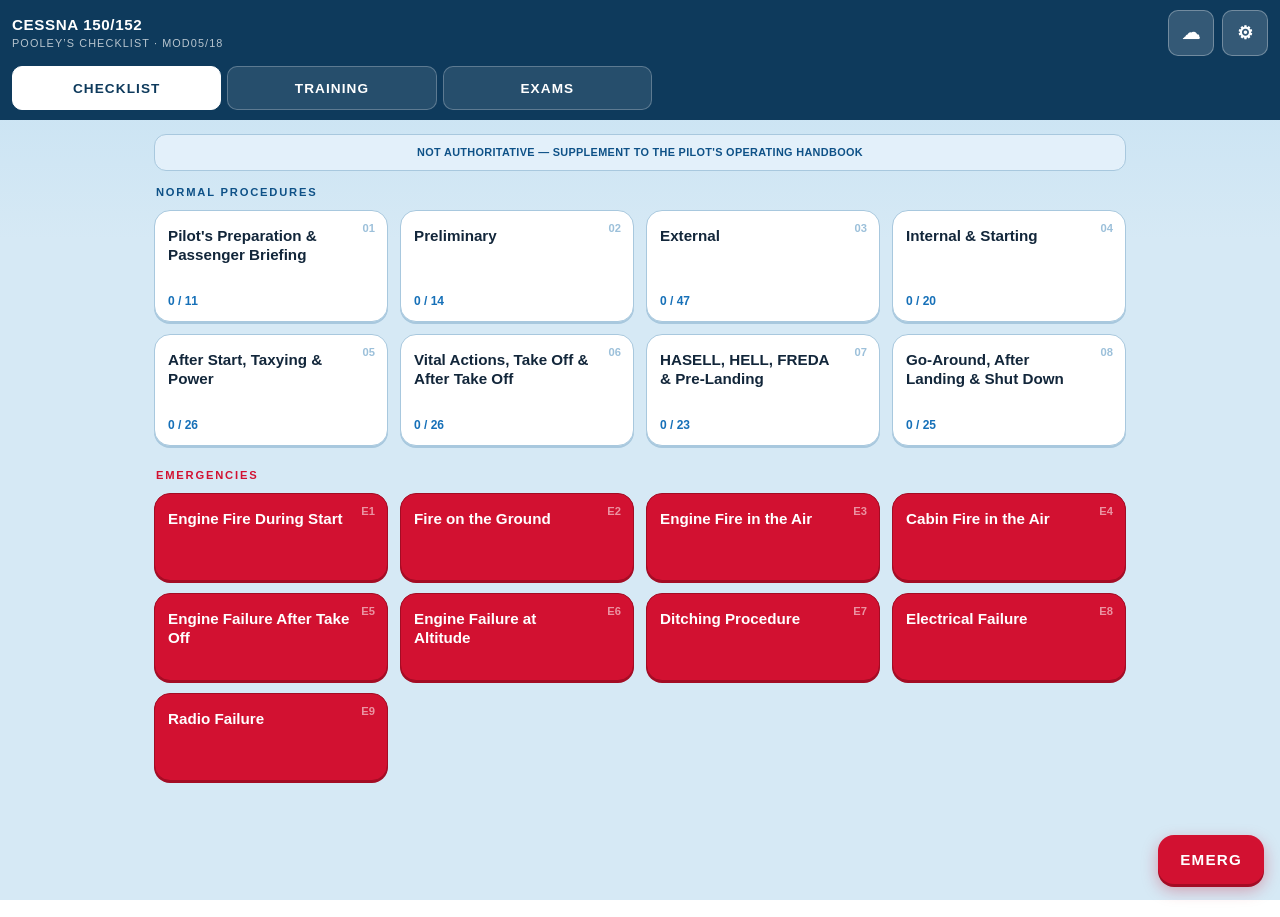
==== commit 76d85185: "Split study into Training and Exams; add five subjects Training: notes with diagrams per subject. Ex" ====
--- a/app/src/main/assets/index.html
+++ b/app/src/main/assets/index.html
@@ -270,7 +270,7 @@
   body[data-mode="night"]{ --mag:#f26ba6; --magtint:#3a1830; --ground:#26394b; --rw:#4a5e73; --mk:#eaf1f8; }
 
   /* Section tabs: only on the two top-level screens */
-  #secTabs{display:none;gap:6px;margin-top:10px;max-width:560px;}
+  #secTabs{display:none;gap:6px;margin-top:10px;max-width:640px;}
   header.top #secTabs{display:flex;}
   header.insub #backBtn{display:flex;}
   #secTabs button{
@@ -395,6 +395,10 @@
   #studyView .miss .ma b{font-size:.65rem;font-weight:800;letter-spacing:.08em;text-transform:uppercase;margin-right:6px;}
   #studyView .miss .y b{color:var(--emerg);} #studyView .miss .c b{color:var(--tick);}
   #studyView .miss .why{color:var(--muted);margin-top:6px;}
+  #studyView .pbtn.off{opacity:.5;box-shadow:none;cursor:default;}
+  #studyView .pbtn.off .pref{color:var(--muted);}
+  #studyView .grid + .bigbtn{margin-top:0;}
+  #studyView > .bigbtn{margin:0 0 18px;}
 </style>
 </head>
 <body data-mode="day">
@@ -412,7 +416,7 @@
     <button class="hbtn" id="setBtn" aria-label="Settings">&#9881;</button>
   </div>
   <div class="hprog"><i id="hprogBar"></i></div>
-  <nav id="secTabs" aria-label="Sections"><button id="tabCl" type="button">Checklist</button><button id="tabSt" type="button">Air Law</button></nav>
+  <nav id="secTabs" aria-label="Sections"><button id="tabCl" type="button">Checklist</button><button id="tabTr" type="button">Training</button><button id="tabEx" type="button">Exams</button></nav>
 </header>
 
 <main>
@@ -830,6 +834,11 @@
 ];
 
 
+// Subjects register themselves here, one file each (subjects/NNN-name.js).
+// Each topic's questions list the correct answer first; the app shuffles them.
+const SUBJECTS = [];
+
+
 const FIG={};
 const acu=(x,y,r,c,s)=>`<use href="#ac" class="${c}" transform="translate(${x} ${y}) rotate(${r}) scale(${s||1.35})"/>`;
 const pth=(d,c,extra)=>`<path d="${d}" class="ln ${c}" ${extra||'class="dash"'} marker-end="url(#arr)"/>`;
@@ -1330,6 +1339,1177 @@
 {q:'Which Annex covers security and acts of unlawful interference?',o:['Annex 17','Annex 13','Annex 11','Annex 14'],e:'Annex 17 is security. Annex 13 is accident investigation, Annex 11 is air traffic services and Annex 14 is aerodromes.'}
 ]});
 
+SUBJECTS.push({ id:"airlaw", code:"010", name:"Air Law",
+  blurb:"The rules: ICAO and the Chicago Convention, licensing, rules of the air, airspace and VMC, altimetry, aerodromes and signals.",
+  topics:TOPICS });
+
+
+// 040 Human Performance and Limitations
+(() => {
+const swiss = `<figure class="fig wide"><svg viewBox="0 0 440 200" role="img" aria-label="Swiss cheese model: an accident happens when holes in several layers of defence line up">
+<rect class="fb" x="1" y="1" width="438" height="198" rx="6"/>
+${[0,1,2,3].map(i=>{const x=90+i*80;return `<rect x="${x}" y="40" width="26" height="120" rx="4" class="f-tint ln"/>`+[[52+i*6,6],[100,9],[142-i*5,6]].map(([y,r])=>`<ellipse cx="${x+13}" cy="${y}" rx="7" ry="${r}" class="f-card ln"/>`).join('');}).join('')}
+<line x1="30" y1="100" x2="420" y2="100" class="ln pb" style="stroke-width:2.5" marker-end="url(#arr)"/>
+<text class="t" x="30" y="90">hazard</text><text class="t" x="420" y="90" text-anchor="end">accident</text>
+<text class="tm" x="103" y="180" text-anchor="middle">rules</text><text class="tm" x="183" y="180" text-anchor="middle">training</text>
+<text class="tm" x="263" y="180" text-anchor="middle">checklists</text><text class="tm" x="343" y="180" text-anchor="middle">the pilot</text>
+</svg><figcaption>Each layer of defence has weaknesses. An accident happens when the holes line up and a hazard passes through all of them (James Reason's "Swiss cheese" model).</figcaption></figure>`;
+
+const arousal = `<figure class="fig wide"><svg viewBox="0 0 420 220" role="img" aria-label="Performance is best at a moderate level of arousal and falls off when arousal is too low or too high">
+<rect class="fb" x="1" y="1" width="418" height="218" rx="6"/>
+<line x1="50" y1="180" x2="400" y2="180" class="ln"/><line x1="50" y1="180" x2="50" y2="20" class="ln"/>
+<text class="tm" x="225" y="206" text-anchor="middle">arousal / stress</text>
+<text class="tm" x="20" y="100" transform="rotate(-90 20 100)" text-anchor="middle">performance</text>
+<path d="M60,170 Q140,170 200,60 Q225,30 250,60 Q310,170 390,170" class="ln pa" style="stroke-width:3"/>
+<text class="t" x="70" y="155">bored, inattentive</text>
+<text class="tb" x="225" y="34" text-anchor="middle">best</text>
+<text class="t" x="300" y="135">overloaded</text>
+</svg><figcaption>Performance is best at a moderate level of arousal (the Yerkes–Dodson relationship). Too little and attention drifts; too much and the pilot becomes overloaded.</figcaption></figure>`;
+
+const T = [];
+T.push({ id:"hypoxia", ref:"040 · 1", title:"Breathing, hypoxia and carbon monoxide",
+blurb:"What happens to the body as air pressure falls, and two cabin hazards that feel the same.",
+learn:()=>`
+<h3>The atmosphere and oxygen</h3>
+<p>Air is about <b>21% oxygen</b> at every altitude a light aircraft reaches. What falls with height is the <b>pressure</b>, so each breath delivers less oxygen into the blood.</p>
+<h3>Hypoxia</h3>
+<p>Hypoxia is a shortage of oxygen in the body's tissues. It is dangerous because it is <b>insidious</b>: one of the first things it affects is judgement, so the pilot may feel fine, even euphoric.</p>
+<ul>
+<li>Symptoms include impaired judgement, euphoria, slowed thinking, headache, tingling, visual impairment and cyanosis (blue lips and fingernails).</li>
+<li><b>Night vision</b> is one of the first things affected, from as low as about 5,000 ft.</li>
+<li>Smoking, alcohol, fatigue and poor fitness all lower your tolerance.</li>
+<li>Treatment: descend, and use oxygen if available.</li>
+</ul>
+<h3>Hyperventilation</h3>
+<p>Over-breathing, often from anxiety, washes too much <b>carbon dioxide</b> out of the blood. Symptoms are dizziness, tingling in the hands and lips, and feeling light-headed, very similar to hypoxia. Treatment: consciously slow your breathing rate and depth, or talk out loud, which naturally slows it.</p>
+<h3>Carbon monoxide</h3>
+<p>Carbon monoxide is colourless and odourless. In a light aircraft it most often comes from an exhaust leak into the <b>cabin heater</b>. It binds to haemoglobin about 200 times more readily than oxygen, so even small amounts block oxygen transport. Symptoms: headache, drowsiness, nausea, impaired judgement.</p>
+<p>Action: heater off, fresh air vents open, land as soon as possible. A carbon monoxide detector in the cockpit is cheap protection.</p>
+<div class="box trap"><b>Common trap</b>The proportion of oxygen does not fall with height. The partial pressure of oxygen does.</div>`,
+qs:[
+{q:"How does the percentage of oxygen in the air change as you climb in a light aircraft?",o:["It stays at about 21%","It falls steadily","It rises","It halves every 5,000 ft"],e:"The proportion stays at about 21%. The total pressure, and so the partial pressure of oxygen, falls."},
+{q:"Why is hypoxia particularly dangerous for a pilot?",o:["Its early effects impair judgement, so the pilot may not recognise it","It always causes immediate unconsciousness","It only occurs above 25,000 ft","It is always accompanied by severe pain"],e:"Hypoxia is insidious: it degrades judgement early, and can bring euphoria, so the pilot may feel fine while performing badly."},
+{q:"Which faculty is often affected first by mild hypoxia at moderate altitudes?",o:["Night vision","Hearing","Sense of smell","Muscle strength"],e:"Night vision is sensitive to reduced oxygen and can be impaired from as low as about 5,000 ft."},
+{q:"What causes the symptoms of hyperventilation?",o:["Too much carbon dioxide being breathed out","Too little oxygen in the air","Carbon monoxide in the cabin","Nitrogen bubbles in the blood"],e:"Over-breathing lowers the carbon dioxide level in the blood, causing dizziness and tingling. The cure is to slow the breathing down."},
+{q:"In a single-engine light aircraft, what is the most likely source of carbon monoxide in the cabin?",o:["An exhaust leak into the cabin heating system","The fuel tanks","The battery","Passengers' breath"],e:"Cabin heat is usually taken from a muff around the exhaust. A crack lets exhaust gas, including carbon monoxide, into the cabin."},
+{q:"You suspect carbon monoxide poisoning in flight. What should you do?",o:["Turn the heater off, open the fresh air vents and land as soon as possible","Turn the heater up and climb","Breathe faster to clear it","Continue and see if the symptoms go"],e:"Stop the source, ventilate, and land. Carbon monoxide leaves the blood slowly, so symptoms can persist."},
+{q:"Why is carbon monoxide so harmful even in small amounts?",o:["It combines with haemoglobin far more readily than oxygen does","It displaces nitrogen in the lungs","It raises blood pressure","It irritates the eyes"],e:"Haemoglobin takes up carbon monoxide about 200 times more readily than oxygen, so it blocks the blood's oxygen-carrying capacity."}
+]});
+
+T.push({ id:"vision", ref:"040 · 2", title:"Vision and lookout",
+blurb:"How the eye works, night adaptation, scanning for traffic and approach illusions.",
+learn:()=>`
+<h3>The eye</h3>
+<div class="tbl"><table>
+<tr><th>Cells</th><th>Where</th><th>Good for</th></tr>
+<tr><td>Cones</td><td>Concentrated at the centre (the fovea)</td><td>Colour and fine detail, in good light</td></tr>
+<tr><td>Rods</td><td>Around the edge of the retina</td><td>Low light and movement; no colour</td></tr>
+</table></div>
+<ul>
+<li>The <b>blind spot</b> is where the optic nerve leaves the eye. Using both eyes and moving the head covers it.</li>
+<li>Full <b>dark adaptation</b> takes about 30 minutes. A bright light destroys it in seconds.</li>
+<li>At night, look slightly to one side of an object (<b>off-centre viewing</b>), because the centre of the eye has no rods.</li>
+</ul>
+<h3>Lookout</h3>
+<ul>
+<li>In a featureless sky the eye relaxes to focus a metre or two away (<b>empty field myopia</b>). Focus on something distant, such as a cloud or the horizon, then scan.</li>
+<li>The eye sees detail only when it stops. Scan in short, regular steps of about 10°, pausing at each.</li>
+<li>An aircraft on a collision course stays at a <b>constant relative bearing</b>. It does not appear to move, and grows very slowly until the last few seconds.</li>
+</ul>
+<h3>Approach illusions</h3>
+<div class="tbl"><table>
+<tr><th>Runway</th><th>Makes you feel</th><th>Risk</th></tr>
+<tr><td>Upsloping</td><td>Too high</td><td>Flying a low approach</td></tr>
+<tr><td>Downsloping</td><td>Too low</td><td>Flying a high approach</td></tr>
+<tr><td>Narrower than usual</td><td>Too high</td><td>Flying a low approach</td></tr>
+<tr><td>Wider than usual</td><td>Too low</td><td>Flying a high approach</td></tr>
+</table></div>`,
+qs:[
+{q:"Which cells in the eye are mainly used for vision at night?",o:["Rods","Cones","The fovea","The optic nerve"],e:"Rods are sensitive to low light and movement but not colour. Cones need good light."},
+{q:"About how long does it take for the eyes to fully adapt to darkness?",o:["30 minutes","2 minutes","5 minutes","2 hours"],e:"Full dark adaptation takes around 30 minutes, and bright light can undo it almost at once."},
+{q:"Another aircraft is on a collision course with you. How will it appear?",o:["Stationary in your field of view, at a constant relative bearing","Moving rapidly across the windscreen","Getting smaller","Moving up and down"],e:"An aircraft that is going to hit you holds the same relative position. Its lack of movement makes it hard to spot."},
+{q:"What is empty field myopia?",o:["The eye relaxing to focus close by when there is nothing to look at","Short-sightedness caused by bright sunlight","Loss of colour vision at altitude","The blind spot in each eye"],e:"With no features to focus on, the eye focuses a metre or two away, so distant aircraft are missed. Focus on something distant before scanning."},
+{q:"What is the best technique for scanning for other traffic?",o:["Short, regular movements of about 10°, pausing at each","One continuous sweep from side to side","Staring straight ahead","Looking only where traffic is reported"],e:"The eye only detects detail when it is still, so scan in short steps with a pause at each."},
+{q:"Approaching an upsloping runway, what illusion is likely?",o:["Feeling too high, leading to a low approach","Feeling too low, leading to a high approach","Feeling too fast","No illusion"],e:"An upslope makes the runway look longer and steeper, as if you are high. Pilots then tend to descend too low."},
+{q:"At night, how should you look at a dim object to see it best?",o:["Slightly to one side of it","Directly at it","With one eye closed","Through a red filter"],e:"The centre of the eye has only cones, which need good light. Looking slightly off-centre puts the image on the rods."}
+]});
+
+T.push({ id:"balance", ref:"040 · 3", title:"Balance, disorientation and pressure",
+blurb:"The balance organs, the illusions they produce, and what pressure changes do to ears, sinuses and divers.",
+learn:()=>`
+<h3>The balance organs</h3>
+<ul>
+<li>The <b>semicircular canals</b> detect <b>angular acceleration</b> (starting or stopping a rotation). A steady rate of turn soon stops being felt.</li>
+<li>The <b>otoliths</b> detect <b>linear acceleration</b> and gravity. They cannot tell the difference between tilting and accelerating.</li>
+</ul>
+<h3>Illusions</h3>
+<div class="tbl"><table>
+<tr><th>Illusion</th><th>Cause</th><th>Feels like</th></tr>
+<tr><td>The leans</td><td>A slow roll into a turn goes undetected; rolling level is felt</td><td>Banked the other way when actually level</td></tr>
+<tr><td>Somatogravic</td><td>Forward acceleration, e.g. take-off or go-around at night</td><td>Nose-up pitch, tempting the pilot to push the nose down</td></tr>
+<tr><td>Coriolis</td><td>Moving the head during a turn</td><td>Strong tumbling sensation</td></tr>
+</table></div>
+<p>Without visual references these feelings are unreliable. The answer is to believe the instruments, and to avoid flying into cloud or poor visibility without the training to do so.</p>
+<h3>Pressure changes</h3>
+<ul>
+<li>The <b>Eustachian tube</b> equalises pressure in the middle ear. Air escapes easily on the climb; on the <b>descent</b>, air has to get back in, and a cold or congestion can block it, causing severe ear pain. The <b>Valsalva</b> manoeuvre (pinch the nose, close the mouth, gently blow) helps. Don't fly with a heavy cold.</li>
+<li>Sinuses can be blocked the same way.</li>
+<li><b>Scuba diving</b>: the body absorbs extra nitrogen under water. Flying soon afterwards lowers the pressure further, and nitrogen can form bubbles in the blood (<b>decompression sickness</b>). Leave a suitable interval after diving; check current guidance with your instructor or AME.</li>
+</ul>`,
+qs:[
+{q:"What do the semicircular canals detect?",o:["Angular acceleration","Linear acceleration","Gravity alone","Sound"],e:"The canals respond to changes in rotation. Linear acceleration and gravity are sensed by the otoliths."},
+{q:"After a long, steady turn, a pilot rolls level but feels banked the other way. What is this illusion called?",o:["The leans","Somatogravic illusion","Coriolis illusion","Empty field myopia"],e:"The canals adapted to the steady turn, so rolling level is sensed as a roll in the opposite direction."},
+{q:"At night, a pilot accelerating on take-off feels the nose pitching up. What is this, and what is the danger?",o:["A somatogravic illusion; the pilot may push the nose down towards the ground","The leans; the pilot may roll the wrong way","Coriolis illusion; the pilot may spin","Hypoxia; the pilot may lose consciousness"],e:"The otoliths can't tell acceleration from a nose-up tilt. Without visual cues, the pilot may lower the nose into a descent."},
+{q:"Which head movement during a turn is most likely to cause a strong tumbling sensation?",o:["A sudden head movement, such as looking down to pick something up","Keeping the head still","Looking straight ahead","Closing one eye"],e:"Moving the head during a turn stimulates more than one canal at once, producing the Coriolis illusion."},
+{q:"With a heavy cold, when is ear pain most likely in flight?",o:["During the descent","During the climb","In level cruise","Only on the ground"],e:"On the descent air has to flow back into the middle ear through the Eustachian tube, which congestion blocks."},
+{q:"What is the Valsalva manoeuvre used for?",o:["To help equalise pressure in the middle ear","To cure hyperventilation","To recover from the leans","To improve night vision"],e:"Gently blowing against a closed mouth and pinched nose pushes air up the Eustachian tube into the middle ear."},
+{q:"Why should you avoid flying soon after scuba diving?",o:["Nitrogen absorbed while diving can form bubbles as pressure falls, causing decompression sickness","Diving raises blood alcohol","Diving damages night vision","Salt water affects the balance organs for a week"],e:"Under pressure the body absorbs extra nitrogen. Reducing pressure by flying can bring it out of solution as bubbles. Leave a suitable interval, as current guidance advises."}
+]});
+
+T.push({ id:"health", ref:"040 · 4", title:"Fitness to fly",
+blurb:"Alcohol and the law, medication, minor illness and the IMSAFE check.",
+learn:()=>`
+<h3>Alcohol</h3>
+<ul>
+<li>In the UK, the Railways and Transport Safety Act 2003 sets the limit for pilots at <b>20 mg of alcohol per 100 ml of blood</b> (9 µg per 100 ml of breath). That is a quarter of the drink-drive limit in England.</li>
+<li>The body removes alcohol at roughly <b>one unit an hour</b>. Coffee, food, sleep or exercise do not speed it up.</li>
+<li>A common guide is at least 8 hours from "bottle to throttle", and much longer after heavy drinking. The hangover itself impairs performance even when the alcohol has gone.</li>
+</ul>
+<h3>Medication and illness</h3>
+<ul>
+<li>Many over-the-counter medicines affect fitness to fly. Antihistamines (hay fever, cold remedies) commonly cause drowsiness.</li>
+<li>If in doubt, ask an aviation medical examiner (AME) before flying.</li>
+<li>A cold can block the ears and sinuses; an upset stomach causes dehydration and distraction.</li>
+<li>Your medical certificate does not cover a temporary illness: you must not fly if you know or suspect you are unfit.</li>
+</ul>
+<h3>The IMSAFE check</h3>
+<div class="sq">
+<div class="tile"><div class="big">I</div><div class="d">Illness</div></div>
+<div class="tile"><div class="big">M</div><div class="d">Medication</div></div>
+<div class="tile"><div class="big">S</div><div class="d">Stress</div></div>
+<div class="tile"><div class="big">A</div><div class="d">Alcohol</div></div>
+<div class="tile"><div class="big">F</div><div class="d">Fatigue</div></div>
+<div class="tile"><div class="big">E</div><div class="d">Eating</div></div>
+</div>
+<h3>Fatigue and the body clock</h3>
+<ul>
+<li>The <b>circadian rhythm</b> is a roughly 24-hour cycle. Alertness is lowest in the <b>early hours of the morning</b>, with a smaller dip in the early afternoon.</li>
+<li><b>Acute</b> fatigue follows a long or demanding day and is cured by rest. <b>Chronic</b> fatigue builds up over weeks of poor sleep or stress and needs longer recovery.</li>
+<li>Caffeine masks tiredness but does not remove it. Only sleep does.</li>
+</ul>`,
+qs:[
+{q:"What is the UK legal alcohol limit in the blood for a pilot?",o:["20 mg per 100 ml","80 mg per 100 ml","50 mg per 100 ml","There is no limit, only a guideline"],e:"The Railways and Transport Safety Act 2003 sets 20 mg per 100 ml of blood for pilots, a quarter of the England drink-drive limit."},
+{q:"Which of these speeds up the removal of alcohol from the body?",o:["None of them; only time does","Strong coffee","A big meal","Exercise"],e:"The liver removes alcohol at a roughly fixed rate, about one unit an hour. Nothing you eat or do changes that."},
+{q:"Many hay fever and cold remedies contain antihistamines. What is their most likely effect on a pilot?",o:["Drowsiness","Better night vision","Faster reactions","No effect"],e:"Antihistamines commonly cause drowsiness and slowed reactions. Check with an AME before flying on any new medicine."},
+{q:"What does the \"S\" in the IMSAFE check stand for?",o:["Stress","Sleep","Symptoms","Speed"],e:"IMSAFE: Illness, Medication, Stress, Alcohol, Fatigue, Eating."},
+{q:"When is a person's natural alertness typically at its lowest?",o:["In the early hours of the morning","Mid-morning","Early evening","Just after waking"],e:"The circadian low is in the early hours of the morning, with a smaller dip in the early afternoon."},
+{q:"What is the difference between acute and chronic fatigue?",o:["Acute follows a single demanding period and is cured by rest; chronic builds up over a long time","Acute is mild and chronic is severe","Acute is mental and chronic is physical","There is no difference"],e:"Acute fatigue is short-term and recovers with a good sleep. Chronic fatigue accumulates over weeks and needs longer to recover."},
+{q:"Your Class 2 medical is valid, but you have a heavy cold today. Which statement is correct?",o:["You must not fly if you know or suspect you are unfit, whatever the certificate says","The valid certificate means you are fit to fly","You can fly if you take a decongestant","Colds are not relevant to flying"],e:"A medical certificate shows you met the standard when examined. You are responsible for not flying while temporarily unfit."}
+]});
+
+T.push({ id:"processing", ref:"040 · 5", title:"Information processing and stress",
+blurb:"Memory, attention, expectation and how stress and workload affect performance.",
+learn:()=>`
+<h3>Memory</h3>
+<ul>
+<li><b>Short-term (working) memory</b> holds about <b>7 ± 2 items</b>, for only a short time unless rehearsed. That is why you write down clearances and use checklists.</li>
+<li><b>Long-term memory</b> stores knowledge and experience.</li>
+<li><b>Motor programmes</b> are well-practised skills that run without conscious thought, such as flaring for landing. Useful, but a programme can run in the wrong situation: selecting the wrong lever out of habit.</li>
+</ul>
+<h3>Attention and perception</h3>
+<ul>
+<li>Attention is limited. Focusing hard on one task (such as a radio problem) can push out others (such as flying the aircraft).</li>
+<li><b>Expectation</b> shapes what we perceive. A pilot expecting "cleared to land" may hear it when ATC said something else.</li>
+<li><b>Confirmation bias</b>: once we have made up our minds, we look for evidence that agrees and ignore what doesn't. A common route to getting lost.</li>
+<li><b>Situational awareness</b> is an accurate picture of what is happening around you, and what is likely to happen next.</li>
+</ul>
+<h3>Stress and arousal</h3>
+${arousal}
+<p>Under high stress, attention narrows (<b>tunnel vision</b>), thinking becomes rigid, and people fall back on old habits. Stress outside flying (work, money, relationships) adds to the load you bring into the cockpit.</p>`,
+qs:[
+{q:"Roughly how many items can short-term memory hold?",o:["7 ± 2","3 ± 1","20 ± 5","Unlimited, for a few seconds"],e:"Working memory holds about seven items, which is why long clearances should be written down."},
+{q:"What is a motor programme?",o:["A well-practised skill performed without conscious thought","A checklist","A long-term memory of a route","A computer program in the aircraft"],e:"Motor programmes free up attention, but can run automatically in the wrong context."},
+{q:"According to the Yerkes–Dodson relationship, performance is best at:",o:["A moderate level of arousal","Very low arousal","Very high arousal","Any level of arousal"],e:"Too little arousal brings boredom and inattention; too much brings overload. Moderate arousal gives the best performance."},
+{q:"A pilot hears \"cleared to land\" when ATC actually said \"continue approach\". What is the most likely cause?",o:["Expectation","Hypoxia","Empty field myopia","Hyperventilation"],e:"Expectation strongly shapes perception. Listening carefully and reading back properly guards against it."},
+{q:"Uncertain of position, a pilot convinces himself a town ahead is the one on the plan and ignores a river that doesn't fit. This is an example of:",o:["Confirmation bias","The leans","Motor programme error","Empty field myopia"],e:"Confirmation bias makes us accept evidence that fits our picture and discount what doesn't."},
+{q:"What is a typical effect of high stress on a pilot's attention?",o:["It narrows, causing tunnel vision","It widens to take in everything","It is unaffected","It becomes faster and more accurate"],e:"High stress narrows attention to a few items, so important information outside that focus is missed."},
+{q:"What is situational awareness?",o:["An accurate picture of what is happening and what is likely to happen next","Knowing the aircraft's registration","The ability to fly without instruments","A memory technique for checklists"],e:"Good situational awareness covers the aircraft, the environment, the weather and the plan, now and in the near future."}
+]});
+
+T.push({ id:"decisions", ref:"040 · 6", title:"Decision making and error",
+blurb:"How accidents happen, types of error, hazardous attitudes and a structured way to decide.",
+learn:()=>`
+${swiss}
+<h3>Types of error</h3>
+<div class="tbl"><table>
+<tr><th>Error</th><th>What happens</th><th>Example</th></tr>
+<tr><td>Slip</td><td>The right plan, carried out wrongly</td><td>Selecting the flap lever instead of the trim</td></tr>
+<tr><td>Lapse</td><td>A memory failure: something forgotten</td><td>Forgetting to switch fuel tanks</td></tr>
+<tr><td>Mistake</td><td>The wrong plan, carried out as intended</td><td>Choosing to continue into worsening weather</td></tr>
+</table></div>
+<p>Checklists catch slips and lapses. Mistakes need better decisions.</p>
+<h3>Hazardous attitudes</h3>
+<div class="tbl"><table>
+<tr><th>Attitude</th><th>Sounds like</th><th>Antidote</th></tr>
+<tr><td>Anti-authority</td><td>"Don't tell me what to do."</td><td>"Follow the rules; they are usually right."</td></tr>
+<tr><td>Impulsivity</td><td>"Do something, quickly!"</td><td>"Not so fast. Think first."</td></tr>
+<tr><td>Invulnerability</td><td>"It won't happen to me."</td><td>"It could happen to me."</td></tr>
+<tr><td>Macho</td><td>"I can do it."</td><td>"Taking chances is foolish."</td></tr>
+<tr><td>Resignation</td><td>"What's the use?"</td><td>"I'm not helpless. I can make a difference."</td></tr>
+</table></div>
+<h3>Deciding under pressure: DODAR</h3>
+<p><b>D</b>iagnose · <b>O</b>ptions · <b>D</b>ecide · <b>A</b>ssign tasks · <b>R</b>eview. Fly the aircraft first; then work through the problem.</p>
+<h3>Plan continuation</h3>
+<p>"Get-there-itis" is the pull to continue with a plan despite signs it should change. Set <b>personal minimums</b> on the ground (weather, wind, fuel reserve) so the decision is made before the pressure is on.</p>`,
+qs:[
+{q:"In the \"Swiss cheese\" model, when does an accident happen?",o:["When weaknesses in several layers of defence line up","When a single pilot error occurs","Only when equipment fails","When the weather is below minimums"],e:"Every defence has holes. An accident happens when the holes line up and a hazard gets through all the layers."},
+{q:"A pilot means to select carb heat but pulls the mixture by mistake. What type of error is this?",o:["A slip","A lapse","A mistake","A violation"],e:"The plan was right but the action went wrong: a slip."},
+{q:"A pilot forgets to change fuel tanks at the planned time. What type of error is this?",o:["A lapse","A slip","A mistake","A violation"],e:"Lapses are failures of memory. Timed checks and checklists help."},
+{q:"What is the antidote to the \"macho\" hazardous attitude?",o:["Taking chances is foolish","It could happen to me","Not so fast, think first","Follow the rules"],e:"Macho thinking ('I can do it') is countered by recognising that taking chances is foolish."},
+{q:"In the DODAR decision model, what does the first D stand for?",o:["Diagnose","Decide","Divert","Delegate"],e:"DODAR: Diagnose, Options, Decide, Assign, Review."},
+{q:"What is the main purpose of setting personal minimums before a flight?",o:["To make go/no-go decisions in advance, before pressure to continue builds","To meet legal requirements","To impress the instructor","To reduce fuel use"],e:"Deciding limits on the ground protects against plan continuation bias when you are in the air."},
+{q:"A pilot continues towards the destination despite deteriorating weather, because friends are waiting. What is this commonly called?",o:["Get-there-itis (plan continuation bias)","The leans","Empty field myopia","Confirmation of minimums"],e:"The pull to complete a plan despite warning signs is one of the commonest factors in weather-related accidents."}
+]});
+
+SUBJECTS.push({ id:"hp", code:"040", name:"Human Performance",
+  blurb:"Breathing and hypoxia, vision and lookout, balance and disorientation, fitness to fly, memory and stress, and decision making.",
+  topics:T });
+})();
+
+
+// 050 Meteorology
+(() => {
+const fronts = `<figure class="fig wide"><svg viewBox="0 0 480 240" role="img" aria-label="Cross-section of a frontal system moving east: cold front behind, warm sector, warm front ahead with its clouds">
+<rect class="fb" x="1" y="1" width="478" height="238" rx="6"/>
+<rect class="f-ground" x="10" y="196" width="460" height="10"/>
+<path d="M150,196 Q132,128 70,62" class="ln pa" style="stroke-width:2.5"/>
+<path d="M280,196 L470,66" class="ln" style="stroke-width:2.5"/>
+<ellipse cx="172" cy="104" rx="22" ry="50" class="f-card ln"/><text class="tb" x="172" y="108" text-anchor="middle">Cb</text>
+<path d="M160,160 l-5,16 M170,160 l-5,16 M180,160 l-5,16" class="ln pa" style="stroke-width:1.5"/>
+<text class="t" x="304" y="160">Ns</text><text class="t" x="352" y="126">As</text><text class="t" x="402" y="92">Cs</text><text class="t" x="446" y="60">Ci</text>
+<path d="M298,170 l-5,18 M310,170 l-5,18 M322,170 l-5,18 M334,170 l-5,18 M346,170 l-5,16 M358,170 l-5,12" class="ln pa" style="stroke-width:1"/>
+<text class="tm" x="40" y="110">cold air</text>
+<text class="tm" x="225" y="150" text-anchor="middle">warm sector</text>
+<text class="tm" x="430" y="180" text-anchor="middle">cold air</text>
+<text class="tb" x="150" y="226" text-anchor="middle">COLD FRONT</text>
+<text class="tb" x="290" y="226" text-anchor="middle">WARM FRONT</text>
+<text class="tm" x="196" y="186">heavy showers</text>
+<text class="tm" x="372" y="150">long spell of rain</text>
+<line x1="370" y1="22" x2="460" y2="22" class="ln" marker-end="url(#arr)"/><text class="tm" x="415" y="16" text-anchor="middle">system moves east</text>
+</svg><figcaption>The system moves left to right. The warm front slopes gently forward, so an observer ahead sees high cloud first (Ci, Cs), then lowering As and Ns with a long band of rain. The cold front behind it is steep: a narrow band of heavy showers, possibly Cb, then clearer, colder air.</figcaption></figure>`;
+
+const clouds = `<div class="tbl"><table>
+<tr><th>Level</th><th>Types</th><th>Notes</th></tr>
+<tr><td>High</td><td>Cirrus (Ci), cirrocumulus (Cc), cirrostratus (Cs)</td><td>Ice crystals. Cs can give a halo round the sun or moon.</td></tr>
+<tr><td>Medium</td><td>Altocumulus (Ac), altostratus (As)</td><td>"Alto" means medium level. As often comes ahead of a warm front.</td></tr>
+<tr><td>Low</td><td>Stratus (St), stratocumulus (Sc), nimbostratus (Ns)</td><td>Ns is the thick rain-bearing layer cloud; its base is often low.</td></tr>
+<tr><td>Vertical development</td><td>Cumulus (Cu), cumulonimbus (Cb)</td><td>Formed by convection in unstable air. Cb brings thunder, hail, icing and severe turbulence.</td></tr>
+</table></div>`;
+
+const T = [];
+T.push({ id:"atmos", ref:"050 · 1", title:"The atmosphere and altimetry",
+blurb:"The International Standard Atmosphere, pressure with height, and how pressure and temperature fool the altimeter.",
+learn:()=>`
+<h3>International Standard Atmosphere (ISA)</h3>
+<div class="tbl"><table>
+<tr><th>Value</th><th>ISA</th></tr>
+<tr><td>Mean sea level pressure</td><td>1013.25 hPa</td></tr>
+<tr><td>Mean sea level temperature</td><td>+15 °C</td></tr>
+<tr><td>Temperature lapse rate</td><td>1.98 °C per 1,000 ft (use 2 °C)</td></tr>
+<tr><td>Tropopause</td><td>About 36,000 ft, at −56.5 °C</td></tr>
+</table></div>
+<p>Near the surface, pressure falls by about <b>1 hPa for every 30 ft</b> of height. Use 30 ft per hPa for altimeter calculations.</p>
+<h3>Density</h3>
+<p>Air density falls with height, with higher temperature and with higher humidity. Low density means less engine power, less propeller thrust and longer take-off runs. <b>Density altitude</b> is the height in the ISA that has the same density as the air you are in: a hot day at a high airfield can perform like a much higher one.</p>
+<h3>Altimeter errors</h3>
+<ul>
+<li><b>Pressure:</b> flying from high to low pressure with the subscale unchanged, the altimeter over-reads, so you are <b>lower</b> than indicated. "High to low, look out below."</li>
+<li><b>Temperature:</b> in air colder than ISA the altimeter also over-reads, so you are lower than indicated.</li>
+</ul>
+<p>Example: QNH 1013 set, and the actual QNH is now 1003. That is 10 hPa × 30 ft = 300 ft. You are 300 ft lower than the altimeter shows.</p>
+<div class="box trap"><b>Common trap</b>Both errors point the same way when things get worse: lower pressure or colder air than the altimeter assumes puts you closer to the ground than it says.</div>`,
+qs:[
+{q:"What is the ISA temperature at mean sea level?",o:["+15 °C","0 °C","+20 °C","+10 °C"],e:"The International Standard Atmosphere assumes +15 °C and 1013.25 hPa at mean sea level."},
+{q:"What is the ISA temperature lapse rate in the lower atmosphere?",o:["About 2 °C per 1,000 ft","About 3 °C per 1,000 ft","About 1.5 °C per 1,000 ft","About 1 °C per 1,000 ft"],e:"ISA cools at 1.98 °C per 1,000 ft up to the tropopause. Don't confuse it with the dry adiabatic rate of 3 °C per 1,000 ft."},
+{q:"Near the surface, approximately how much height does 1 hPa represent?",o:["30 ft","10 ft","100 ft","300 ft"],e:"Use 30 ft per hPa for altimetry calculations at low level."},
+{q:"You fly from an area of high pressure to an area of low pressure without changing the altimeter subscale. What happens?",o:["You are lower than the altimeter indicates","You are higher than the altimeter indicates","The altimeter reads correctly","The altimeter reads zero"],e:"With the old, higher setting still set, the altimeter over-reads. High to low, look out below."},
+{q:"The altimeter is set to 1013 hPa but the actual QNH is 998 hPa. Roughly how far is the aircraft below its indicated altitude?",o:["450 ft","150 ft","45 ft","1,500 ft"],e:"The difference is 15 hPa × 30 ft = 450 ft, and because pressure has fallen, the aircraft is lower than indicated."},
+{q:"How does air colder than ISA affect a pressure altimeter?",o:["It over-reads, so the aircraft is lower than indicated","It under-reads, so the aircraft is higher than indicated","It reads correctly","It reads correctly only above 3,000 ft"],e:"Cold air is denser and the pressure levels sit closer together, so at an indicated altitude you are lower than the altimeter assumes."},
+{q:"Which combination gives the highest density altitude and the poorest take-off performance?",o:["High temperature, high aerodrome elevation, low pressure","Low temperature, low elevation, high pressure","Low temperature, high elevation, high pressure","High temperature, low elevation, high pressure"],e:"Heat, height and low pressure all reduce air density, which cuts engine power, propeller thrust and wing lift."}
+]});
+
+T.push({ id:"stability", ref:"050 · 2", title:"Moisture, cloud base and stability",
+blurb:"Dew point, the adiabatic lapse rates, estimating cloud base, and stable versus unstable air.",
+learn:()=>`
+<h3>Moisture</h3>
+<p>The <b>dew point</b> is the temperature to which air must be cooled, at constant pressure, to become saturated. When air cools to its dew point, water vapour condenses into cloud, fog or dew. The closer temperature and dew point are, the more humid the air.</p>
+<h3>Adiabatic lapse rates</h3>
+<p>Rising air expands and cools without exchanging heat with its surroundings (adiabatic cooling).</p>
+<div class="tbl"><table>
+<tr><th>Rate</th><th>Value</th><th>Applies to</th></tr>
+<tr><td>Dry adiabatic (DALR)</td><td>3 °C per 1,000 ft</td><td>Unsaturated rising air</td></tr>
+<tr><td>Saturated adiabatic (SALR)</td><td>About 1.5 °C per 1,000 ft (varies)</td><td>Saturated rising air: condensation releases latent heat, so it cools more slowly</td></tr>
+<tr><td>Environmental (ELR)</td><td>Whatever the actual atmosphere is doing</td><td>The air around the rising parcel</td></tr>
+</table></div>
+<h3>Estimating cloud base</h3>
+<p>A rising parcel's temperature and dew point close at about 2.5 °C per 1,000 ft, so <span class="mono">cloud base (ft) ≈ (temperature − dew point) × 400</span>. Example: 15 °C and 9 °C gives 6 × 400 = 2,400 ft.</p>
+<h3>Stability</h3>
+<ul>
+<li><b>Stable</b>: ELR less than SALR. Lifted air ends up colder than its surroundings and sinks back. Layer cloud (stratus), poor visibility in haze or drizzle, smooth air.</li>
+<li><b>Unstable</b>: ELR greater than DALR. Lifted air stays warmer than its surroundings and keeps rising. Heap cloud (cumulus, Cb), showers, good visibility outside showers, bumpy air.</li>
+<li><b>Conditionally unstable</b>: ELR between the two. Unstable only once the air is saturated.</li>
+</ul>
+<div class="box trap"><b>Common trap</b>Don't mix up the ISA lapse rate (about 2 °C per 1,000 ft) with the dry adiabatic rate (3 °C per 1,000 ft). ISA is a reference atmosphere; DALR describes a rising parcel of air.</div>`,
+qs:[
+{q:"What is the dew point?",o:["The temperature to which air must be cooled to become saturated","The temperature at which water freezes","The temperature at the cloud base","The difference between air temperature and humidity"],e:"Cool air to its dew point at constant pressure and it becomes saturated; any further cooling causes condensation."},
+{q:"What is the dry adiabatic lapse rate?",o:["3 °C per 1,000 ft","2 °C per 1,000 ft","1.5 °C per 1,000 ft","1 °C per 1,000 ft"],e:"Unsaturated air cools at 3 °C per 1,000 ft as it rises. About 2 °C is ISA; about 1.5 °C is the saturated rate."},
+{q:"Why is the saturated adiabatic lapse rate lower than the dry rate?",o:["Condensation releases latent heat into the rising air","Saturated air is denser","Saturated air rises more slowly","Water vapour absorbs radiation from the sun"],e:"As water vapour condenses it gives up latent heat, partly offsetting the cooling from expansion."},
+{q:"Surface temperature is 17 °C and dew point is 11 °C. Approximately where will the base of cumulus cloud be?",o:["2,400 ft","1,200 ft","4,800 ft","600 ft"],e:"(17 − 11) × 400 = 2,400 ft."},
+{q:"Air is described as stable when:",o:["The environmental lapse rate is less than the saturated adiabatic lapse rate","The environmental lapse rate is greater than the dry adiabatic lapse rate","The dew point is higher than the temperature","Surface heating is strong"],e:"If the environment cools more slowly than even saturated rising air, a lifted parcel becomes colder than its surroundings and sinks back. That is stable air."},
+{q:"Which weather is typical of unstable air?",o:["Cumulus cloud, showers and good visibility outside them","Layer cloud, drizzle and poor visibility","Clear skies and haze","Fog and smooth air"],e:"Unstable air keeps rising, building heap cloud and showers; it mixes well, so visibility away from the showers is usually good."},
+{q:"Which weather is typical of stable air?",o:["Stratiform cloud, poor visibility and smooth air","Cumulonimbus and thunderstorms","Heavy showers and gusty winds","Good visibility and bumpy air"],e:"Stable air resists vertical movement: layer cloud, trapped haze or drizzle, and little turbulence."}
+]});
+
+T.push({ id:"clouds", ref:"050 · 3", title:"Clouds, fog and visibility",
+blurb:"Cloud types by level, how radiation and advection fog form, and the visibility definitions.",
+learn:()=>`
+${clouds}
+<h3>Fog</h3>
+<p><b>Fog</b> is visibility below <b>1,000 m</b> due to water droplets. <b>Mist</b> is the same thing with visibility of 1,000 m or more. <b>Haze</b> is caused by dry particles such as dust and smoke.</p>
+<div class="tbl"><table>
+<tr><th>Type</th><th>How it forms</th><th>How it clears</th></tr>
+<tr><td>Radiation fog</td><td>Over land, on a clear night with moist air and light wind (about 2–8 kt). The ground cools by radiation and chills the air above it to the dew point.</td><td>Heating after sunrise, or the wind strengthening and lifting it into low stratus</td></tr>
+<tr><td>Advection fog</td><td>Warm, moist air moving over a colder surface, such as the sea in spring or cold ground in winter. Can form in stronger winds and at any time of day.</td><td>A change of air mass or wind direction; it can persist for days</td></tr>
+<tr><td>Hill fog</td><td>Moist air forced up a slope cools to its dew point; low cloud sits on the hills.</td><td>Change of air mass</td></tr>
+<tr><td>Frontal fog</td><td>Rain falling from warmer air into colder air below saturates it, near a front.</td><td>Passage of the front</td></tr>
+</table></div>
+<div class="box trap"><b>Common trap</b>Radiation fog needs <b>clear skies</b> (to let the ground cool) and <b>light</b> wind. Cloud cover or a strong wind prevents it. Advection fog does not need a clear night.</div>`,
+qs:[
+{q:"Which conditions favour radiation fog?",o:["A clear night, moist air and a light wind over land","An overcast night with strong winds","Warm, moist air moving over a cold sea","A sunny afternoon in summer"],e:"Clear skies let the ground lose heat; light wind mixes the cooling into a shallow layer; moist air reaches its dew point. Strong wind or cloud prevents it."},
+{q:"How does advection fog form?",o:["Warm, moist air moves over a colder surface","Cold air moves over a warm sea","The ground cools on a clear night","Rain falls into cold air"],e:"Advection means horizontal movement: warm, moist air is cooled from below as it passes over cold land or sea."},
+{q:"What visibility defines fog?",o:["Less than 1,000 m","Less than 5 km","Less than 1,500 m","Less than 500 m"],e:"Fog is visibility below 1,000 m due to water droplets. With visibility of 1,000 m or more it is reported as mist (BR)."},
+{q:"Which cloud is the thick, grey, rain-bearing layer cloud with a low base?",o:["Nimbostratus","Cirrostratus","Altocumulus","Cumulus"],e:"Nimbostratus is the dense layer cloud that gives continuous rain or snow, often ahead of and at a warm front."},
+{q:"Altostratus is classed as which level of cloud?",o:["Medium","Low","High","Vertical development"],e:"\"Alto\" means medium level. Altostratus and altocumulus are medium-level clouds."},
+{q:"Which hazards are associated with cumulonimbus?",o:["Severe turbulence, icing, hail, lightning and windshear","Only light rain","Poor visibility but smooth air","Only icing above 10,000 ft"],e:"Cb is the most hazardous cloud: strong up and down draughts, hail, lightning, severe icing and gusty, shearing winds below it. Keep well clear."},
+{q:"How does radiation fog usually clear?",o:["By surface heating after sunrise, or by the wind increasing","By the arrival of colder air","By darkness falling","It never clears without a front passing"],e:"Morning sun warms the ground and lifts the temperature above the dew point; an increasing wind can also lift it into a layer of low stratus."}
+]});
+
+T.push({ id:"airmass", ref:"050 · 4", title:"Air masses, fronts and wind",
+blurb:"The air masses that reach the UK, warm and cold fronts, and how wind behaves near the surface.",
+learn:()=>`
+<h3>Air masses affecting the UK</h3>
+<div class="tbl"><table>
+<tr><th>Air mass</th><th>From</th><th>Typical weather</th></tr>
+<tr><td>Polar maritime (Pm)</td><td>North-west, over the Atlantic</td><td>The commonest. Unstable: cumulus, showers, good visibility outside showers.</td></tr>
+<tr><td>Tropical maritime (Tm)</td><td>South-west</td><td>Warm and moist. Stable: low stratus, drizzle, poor visibility, hill and sea fog.</td></tr>
+<tr><td>Polar continental (Pc)</td><td>East, from Europe in winter</td><td>Very cold and dry; snow showers on the east coast after crossing the North Sea.</td></tr>
+<tr><td>Tropical continental (Tc)</td><td>South-east, in summer</td><td>Hot, dry, hazy, with thunderstorms possible.</td></tr>
+<tr><td>Arctic maritime (Am)</td><td>North</td><td>Very cold, unstable; snow showers in winter.</td></tr>
+</table></div>
+<h3>Fronts</h3>
+${fronts}
+<div class="tbl"><table>
+<tr><th></th><th>Warm front passes</th><th>Cold front passes</th></tr>
+<tr><td>Temperature</td><td>Rises</td><td>Falls</td></tr>
+<tr><td>Wind (northern hemisphere)</td><td>Veers</td><td>Veers, often sharply, with gusts</td></tr>
+<tr><td>Pressure</td><td>Falls ahead, then steadies</td><td>Rises after passage</td></tr>
+<tr><td>Visibility</td><td>Poor in rain and in the warm sector</td><td>Improves behind the front</td></tr>
+</table></div>
+<h3>Wind</h3>
+<ul>
+<li><b>Buys Ballot's law</b>: in the northern hemisphere, stand with your back to the wind and low pressure is on your <b>left</b>.</li>
+<li>Above the friction layer (about 2,000 ft) the wind blows roughly along the isobars, around lows anticlockwise and highs clockwise.</li>
+<li>Near the surface, friction slows the wind and turns it towards low pressure: the surface wind is <b>backed</b> and <b>lighter</b> than the wind at 2,000 ft. Climbing away from the surface, the wind <b>veers and increases</b>, more over land (about 30°) than over sea (about 10°).</li>
+<li><b>Veer</b> means the direction changes clockwise; <b>back</b> means anticlockwise.</li>
+</ul>`,
+qs:[
+{q:"In the northern hemisphere, if you stand with your back to the wind, where is the low pressure?",o:["On your left","On your right","In front of you","Behind you"],e:"Buys Ballot's law: back to the wind in the northern hemisphere, low pressure is on the left."},
+{q:"Which air mass most commonly affects the UK, bringing cumulus, showers and good visibility?",o:["Polar maritime","Tropical maritime","Polar continental","Tropical continental"],e:"Polar maritime air arrives from the north-west over the Atlantic, warms from below and becomes unstable: showers and good visibility."},
+{q:"A tropical maritime air mass over the UK in winter typically brings:",o:["Low stratus, drizzle and poor visibility","Clear skies and good visibility","Heavy showers and thunderstorms","Very cold, dry conditions"],e:"Tm air is warm and moist and cools from below over the UK in winter, making it stable: low cloud, drizzle, mist and fog."},
+{q:"What is the usual order of clouds as a warm front approaches?",o:["Cirrus, cirrostratus, altostratus, nimbostratus","Nimbostratus, altostratus, cirrostratus, cirrus","Cumulus, cumulonimbus, stratus","Stratus, cumulus, cirrus"],e:"The gentle frontal slope means the high cloud arrives first, then progressively lower and thicker cloud ending in nimbostratus and rain."},
+{q:"After a cold front has passed, what would you normally expect?",o:["Temperature falls and visibility improves","Temperature rises and visibility worsens","Wind backs and pressure falls","Continuous drizzle and low stratus"],e:"Behind a cold front comes colder, often unstable air: temperature drops, pressure rises, the wind veers and visibility usually improves."},
+{q:"Climbing from the surface to 2,000 ft over land, the wind normally:",o:["Veers and increases","Backs and decreases","Veers and decreases","Stays the same"],e:"Surface friction slows the wind and backs it. Above the friction layer it is stronger and veered, by about 30° over land."},
+{q:"What does it mean when the wind \"veers\"?",o:["It changes direction clockwise","It changes direction anticlockwise","It increases in speed","It becomes gusty"],e:"Veering is a clockwise change, for example from 240° to 280°. Backing is anticlockwise."}
+]});
+
+T.push({ id:"hazards", ref:"050 · 5", title:"Icing, thunderstorms and mountain waves",
+blurb:"Carburettor and airframe icing, the life of a thunderstorm, and turbulence near hills.",
+learn:()=>`
+<h3>Carburettor icing</h3>
+<p>Fuel evaporating in the carburettor, and the pressure drop in the venturi, can cool the air by 20 °C or more. Ice can form even on a <b>warm, humid day</b>. It is most likely with <b>high humidity</b> and at <b>reduced power</b> (descent, approach), when the throttle valve is partly closed. Signs: a drop in RPM (fixed-pitch propeller) and rough running. Use carburettor heat as your checklist and POH direct.</p>
+<h3>Airframe icing</h3>
+<p>Ice forms when <b>supercooled water droplets</b> (liquid below 0 °C) hit the airframe and freeze.</p>
+<div class="tbl"><table>
+<tr><th>Type</th><th>Forms from</th><th>Character</th></tr>
+<tr><td>Clear (glaze) ice</td><td>Large supercooled drops, typically 0 to −10 °C, in cumuliform cloud or freezing rain</td><td>Heavy, hard, spreads back over the wing before freezing. The most dangerous.</td></tr>
+<tr><td>Rime ice</td><td>Small supercooled drops, colder temperatures, layer cloud</td><td>White, brittle, rough; freezes on the leading edge.</td></tr>
+<tr><td>Hoar frost</td><td>Water vapour freezing directly on a surface below 0 °C, e.g. after a cold night or a descent into warm moist air</td><td>Feathery; must be removed before flight.</td></tr>
+</table></div>
+<h3>Thunderstorms</h3>
+<p>Need moist air, instability and a trigger to lift it (heating, a front or hills). Three stages:</p>
+<ol>
+<li><b>Cumulus</b>: updraughts throughout; the cloud grows.</li>
+<li><b>Mature</b>: begins when precipitation falls from the base; violent up and downdraughts side by side, hail, lightning, gust front and microbursts. The most dangerous stage.</li>
+<li><b>Dissipating</b>: mainly downdraughts; the storm rains itself out.</li>
+</ol>
+<h3>Mountain waves</h3>
+<p>Strong wind blowing across a ridge, with stable air above, can set up standing waves downwind. <b>Lenticular</b> (lens-shaped) clouds mark the crests, and <b>rotor</b> clouds below them mark severe turbulence. Expect strong downdraughts on the lee side of hills.</p>`,
+qs:[
+{q:"When is carburettor icing most likely?",o:["At reduced power settings in humid air","Only when the outside air temperature is below 0 °C","At full power in dry air","Only in cloud"],e:"Partly closed throttle and high humidity give the greatest risk. The cooling in the carburettor means ice can form on a warm day."},
+{q:"What first sign of carburettor icing would you expect in an aircraft with a fixed-pitch propeller?",o:["A drop in RPM","A rise in oil temperature","A rise in RPM","A rise in oil pressure"],e:"Ice restricts the airflow through the carburettor, reducing power, which shows as falling RPM with a fixed-pitch propeller, followed by rough running."},
+{q:"What are supercooled water droplets?",o:["Liquid water droplets at a temperature below 0 °C","Ice crystals in high cloud","Water droplets just above 0 °C","Hailstones that have partly melted"],e:"Small droplets can stay liquid well below freezing. They freeze on impact with an aircraft, causing airframe icing."},
+{q:"Which type of airframe ice is generally the most dangerous?",o:["Clear ice","Rime ice","Hoar frost","Ice crystals"],e:"Clear ice from large supercooled drops spreads back before freezing, is heavy and hard to see, and badly distorts the wing section."},
+{q:"Which stage of a thunderstorm is the most dangerous?",o:["Mature","Cumulus","Dissipating","All stages are equally dangerous"],e:"The mature stage has precipitation, violent up and downdraughts side by side, hail, lightning and microbursts."},
+{q:"What marks the start of the mature stage of a thunderstorm?",o:["Precipitation beginning to fall from the cloud base","The first updraught","The anvil top dissipating","The cloud base lifting"],e:"Falling precipitation drags air down with it, setting up the downdraughts that characterise the mature stage."},
+{q:"Lenticular clouds downwind of a ridge indicate:",o:["Mountain waves, with possible severe turbulence and downdraughts","Fair weather and calm conditions","An approaching warm front","Radiation fog forming"],e:"Lens-shaped clouds sit in the crests of standing waves. Rotor beneath them can be severely turbulent, and downdraughts on the lee side can exceed an aircraft's climb rate."}
+]});
+
+T.push({ id:"reports", ref:"050 · 6", title:"METARs and TAFs",
+blurb:"Reading the coded actual reports and forecasts, cloud amounts, CAVOK and change groups.",
+learn:()=>`
+<h3>A METAR, decoded</h3>
+<p class="mono">EGNT 171020Z 24012KT 9999 FEW030 SCT045 12/07 Q1009</p>
+<div class="tbl"><table>
+<tr><th>Group</th><th>Meaning</th></tr>
+<tr><td>EGNT</td><td>Aerodrome (Newcastle)</td></tr>
+<tr><td>171020Z</td><td>17th day of the month, 10:20 UTC</td></tr>
+<tr><td>24012KT</td><td>Wind from 240° <b>true</b> at 12 kt</td></tr>
+<tr><td>9999</td><td>Visibility 10 km or more</td></tr>
+<tr><td>FEW030 SCT045</td><td>Few cloud at 3,000 ft, scattered at 4,500 ft, <b>above aerodrome level</b></td></tr>
+<tr><td>12/07</td><td>Temperature 12 °C, dew point 7 °C</td></tr>
+<tr><td>Q1009</td><td>QNH 1009 hPa</td></tr>
+</table></div>
+<h3>Cloud amounts</h3>
+<div class="sq">
+<div class="tile"><div class="big">FEW</div><div class="d">1–2 oktas</div></div>
+<div class="tile"><div class="big">SCT</div><div class="d">3–4 oktas</div></div>
+<div class="tile"><div class="big">BKN</div><div class="d">5–7 oktas</div></div>
+<div class="tile"><div class="big">OVC</div><div class="d">8 oktas</div></div>
+</div>
+<h3>CAVOK</h3>
+<p>Ceiling and visibility OK: visibility 10 km or more, no cloud below 5,000 ft (or below the highest minimum sector altitude if higher), no cumulonimbus or towering cumulus, and no significant weather.</p>
+<h3>Weather codes</h3>
+<p><span class="mono">RA</span> rain, <span class="mono">DZ</span> drizzle, <span class="mono">SN</span> snow, <span class="mono">SH</span> showers, <span class="mono">TS</span> thunderstorm, <span class="mono">BR</span> mist, <span class="mono">FG</span> fog, <span class="mono">HZ</span> haze, <span class="mono">GR</span> hail. A <span class="mono">−</span> prefix means light, <span class="mono">+</span> heavy, and <span class="mono">VC</span> in the vicinity. So <span class="mono">−SHRA</span> is light rain showers.</p>
+<h3>TAF change groups</h3>
+<ul>
+<li><b>BECMG</b>: a lasting change happening during the stated period.</li>
+<li><b>TEMPO</b>: temporary fluctuations, each lasting less than an hour and in total less than half the period.</li>
+<li><b>PROB30 / PROB40</b>: 30% or 40% probability.</li>
+</ul>
+<div class="box trap"><b>Common trap</b>METAR and TAF winds are in degrees <b>true</b>. The wind a tower or ATIS gives you for take-off and landing is in degrees <b>magnetic</b>, to match the runway.</div>`,
+qs:[
+{q:"In a METAR, what does SCT mean?",o:["3 to 4 oktas of cloud","1 to 2 oktas","5 to 7 oktas","8 oktas"],e:"FEW 1–2, SCT 3–4, BKN 5–7, OVC 8 oktas."},
+{q:"In a METAR, what does BKN040 mean?",o:["5 to 7 oktas of cloud with a base of 4,000 ft above aerodrome level","Broken cloud at 400 ft","5 to 7 oktas at 4,000 ft above mean sea level","Cloud broken by thunderstorms at 4,000 ft"],e:"BKN is 5–7 oktas, and cloud heights in METARs are in hundreds of feet above aerodrome level."},
+{q:"What does 9999 mean in the visibility group of a METAR?",o:["10 km or more","9,999 m exactly","Visibility not reported","Less than 10 km"],e:"9999 is the code for 10 km or more."},
+{q:"Which of these is part of the definition of CAVOK?",o:["Visibility 10 km or more and no cloud below 5,000 ft (or the highest minimum sector altitude if higher)","No cloud at all","Visibility 5 km or more and no cloud below 1,500 ft","Wind calm and visibility unlimited"],e:"CAVOK needs 10 km or more visibility, no cloud below 5,000 ft or the highest MSA if higher, no CB or TCU and no significant weather. There may still be cloud higher up."},
+{q:"In a METAR, the wind direction is given relative to:",o:["True north","Magnetic north","The runway in use","Grid north"],e:"Met reports give wind in degrees true. ATC and ATIS give surface wind in degrees magnetic for take-off and landing."},
+{q:"What does −SHRA mean?",o:["Light rain showers","Heavy rain showers","Light snow showers","Shallow rain"],e:"− is light, SH is showers, RA is rain."},
+{q:"In a TAF, what does TEMPO indicate?",o:["Temporary fluctuations, each lasting less than an hour and in total less than half the period","A permanent change during the period","A 30% chance of the conditions","Conditions at the start of the forecast only"],e:"TEMPO means conditions that come and go: each spell under an hour, and together less than half the stated period. BECMG is a lasting change."}
+]});
+
+SUBJECTS.push({ id:"met", code:"050", name:"Meteorology",
+  blurb:"The standard atmosphere, cloud and stability, fog, air masses and fronts, icing and thunderstorms, and reading METARs and TAFs.",
+  topics:T });
+})();
+
+
+// 060 Navigation
+(() => {
+const tvmdc = `<div class="sq">
+<div class="tile"><div class="big">T</div><div class="d">True</div></div>
+<div class="tile"><div class="big">V</div><div class="d">± Variation</div></div>
+<div class="tile"><div class="big">M</div><div class="d">Magnetic</div></div>
+<div class="tile"><div class="big">D</div><div class="d">± Deviation</div></div>
+<div class="tile"><div class="big">C</div><div class="d">Compass</div></div>
+</div>`;
+
+const windTri = `<figure class="fig wide"><svg viewBox="0 0 420 250" role="img" aria-label="Wind triangle: heading and true airspeed, wind, and the resulting track and groundspeed">
+<rect class="fb" x="1" y="1" width="418" height="248" rx="6"/>
+<line x1="80" y1="215" x2="250" y2="40" class="ln" style="stroke-width:2.5" marker-end="url(#arr)"/>
+<line x1="250" y1="40" x2="320" y2="75" class="ln pb" style="stroke-width:2.5" marker-end="url(#arr)"/>
+<line x1="80" y1="215" x2="320" y2="75" class="ln pa" style="stroke-width:2.5" marker-end="url(#arr)"/>
+<path d="M118,176 A55,55 0 0 1 128,186" class="ln" style="stroke-width:1.5"/>
+<text class="tb" x="120" y="110">Heading / TAS</text>
+<text class="tb" x="288" y="44">Wind</text>
+<text class="tb" x="220" y="168">Track / groundspeed</text>
+<text class="t" x="132" y="174">drift</text>
+</svg><figcaption>The aircraft points along its heading at its TAS; the wind blows it sideways. The result is its track and groundspeed. Drift is the angle between heading and track.</figcaption></figure>`;
+
+const oneIn60 = `<figure class="fig wide"><svg viewBox="0 0 440 210" role="img" aria-label="One in sixty rule: track error and closing angle">
+<rect class="fb" x="1" y="1" width="438" height="208" rx="6"/>
+<circle cx="40" cy="150" r="5" class="f-ink"/><text class="tb" x="30" y="176">A</text>
+<circle cx="400" cy="150" r="5" class="f-ink"/><text class="tb" x="396" y="176">B</text>
+<line x1="40" y1="150" x2="400" y2="150" class="ln dash"/><text class="tm" x="220" y="168" text-anchor="middle">planned track</text>
+<line x1="40" y1="150" x2="190" y2="80" class="ln pa" style="stroke-width:2.5"/>
+<circle cx="190" cy="80" r="5" class="f-ink"/><text class="tb" x="182" y="66">fix</text>
+<line x1="190" y1="80" x2="400" y2="150" class="ln pb" style="stroke-width:2.5" marker-end="url(#arr)"/>
+<line x1="190" y1="80" x2="190" y2="150" class="ln dot2"/><text class="t" x="196" y="122">off track</text>
+<text class="t" x="80" y="126">TE</text><text class="t" x="230" y="102">CA</text>
+<text class="tm" x="110" y="196" text-anchor="middle">distance gone</text><text class="tm" x="300" y="196" text-anchor="middle">distance to go</text>
+</svg><figcaption>Track error (TE) = off track × 60 ÷ distance gone. Closing angle (CA) = off track × 60 ÷ distance to go. Alter heading by TE + CA to reach B.</figcaption></figure>`;
+
+const T = [];
+T.push({ id:"earth", ref:"060 · 1", title:"The earth, direction and the compass",
+blurb:"Latitude and longitude, the nautical mile, great circles, variation and deviation.",
+learn:()=>`
+<h3>Position and distance</h3>
+<ul>
+<li><b>Latitude</b> is measured north or south of the equator; <b>longitude</b> east or west of the Greenwich meridian.</li>
+<li>One minute of latitude = <b>1 nautical mile</b>. 1 nm = 1,852 m (about 6,076 ft, or 1.15 statute miles).</li>
+<li>A <b>great circle</b> is the shortest distance between two points on the earth. A <b>rhumb line</b> crosses every meridian at the same angle, so it holds a constant track, but is longer.</li>
+</ul>
+<h3>True, magnetic and compass</h3>
+<p><b>Variation</b> is the angle between true north and magnetic north at a place. Lines joining places of equal variation are <b>isogonals</b>. <b>Deviation</b> is the compass error caused by the aircraft's own magnetic fields (engine, radios, wiring), recorded on the deviation card.</p>
+${tvmdc}
+<p>Going from true to magnetic to compass: <b>"Variation west, magnetic best; variation east, magnetic least."</b> West is added, east is subtracted. The same rule applies to deviation.</p>
+<p>Example: true track 090°, variation 3°W: magnetic track 093°. Compass deviation 2°E: compass heading 091°.</p>
+<div class="box note"><b>Note</b>Variation across the UK is currently small. Exam questions often use larger values to test the method, so practise the rule rather than memorising today's figure.</div>`,
+qs:[
+{q:"What is one nautical mile in metres?",o:["1,852 m","1,609 m","1,000 m","6,080 m"],e:"1 nm = 1,852 m. 1,609 m is a statute mile; 6,080 is the old figure for a nautical mile in feet."},
+{q:"One minute of latitude is equal to:",o:["One nautical mile","One statute mile","One kilometre","Ten nautical miles"],e:"The nautical mile is defined from one minute of arc of latitude."},
+{q:"True track is 090° and variation is 3°W. What is the magnetic track?",o:["093°","087°","090°","096°"],e:"Variation west, magnetic best: add westerly variation. 090 + 3 = 093°."},
+{q:"Magnetic heading is 270° and compass deviation is 2°E. What is the compass heading?",o:["268°","272°","270°","266°"],e:"East is least: subtract easterly deviation. 270 − 2 = 268°."},
+{q:"What are isogonals?",o:["Lines joining places of equal magnetic variation","Lines joining places of equal pressure","Lines of equal latitude","Lines of zero deviation"],e:"Isogonals join points of equal variation and are shown on aeronautical charts."},
+{q:"What causes compass deviation?",o:["Magnetic fields within the aircraft","The difference between true and magnetic north","Turning errors","The earth's magnetic dip"],e:"Deviation is caused by the aircraft's own magnetism from the engine, radios and wiring. It differs with heading and is recorded on the deviation card."},
+{q:"Which is the shortest route between two places on the earth's surface?",o:["A great circle","A rhumb line","A line of constant magnetic heading","A line of latitude"],e:"A great circle is the shortest distance. A rhumb line holds a constant track but is longer, except along a meridian or the equator."}
+]});
+
+T.push({ id:"charts", ref:"060 · 2", title:"Charts and scale",
+blurb:"The 1:500,000 and 1:250,000 charts, the Lambert projection, scale and elevation information.",
+learn:()=>`
+<h3>UK VFR charts</h3>
+<p>UK VFR charts are published at 1:500,000 and 1:250,000 and use the <b>Lambert conformal conic</b> projection.</p>
+<ul>
+<li><b>Conformal</b>: angles are shown correctly, so bearings measured on the chart are accurate.</li>
+<li>Scale is nearly constant across the chart.</li>
+<li>A straight line drawn on the chart is very close to a great circle.</li>
+</ul>
+<h3>Scale</h3>
+<div class="tbl"><table>
+<tr><th>Scale</th><th>1 cm on the chart</th><th>Use</th></tr>
+<tr><td>1:500,000</td><td>5 km</td><td>The standard chart for cross-country planning</td></tr>
+<tr><td>1:250,000</td><td>2.5 km</td><td>More ground detail over a smaller area; check the chart's legend for which airspace it shows</td></tr>
+</table></div>
+<h3>Heights on the chart</h3>
+<ul>
+<li>Spot heights, obstacles and the <b>Maximum Elevation Figure (MEF)</b> are shown in feet <b>above mean sea level</b>.</li>
+<li>The MEF in each quadrangle shows the highest terrain or obstacle in it, with an allowance added, in thousands and hundreds of feet.</li>
+<li>Airspace bases and tops are shown as altitudes (AMSL) or flight levels.</li>
+</ul>
+<div class="box trap"><b>Common trap</b>Obstacles show two figures: the top in feet AMSL, and in brackets the height above ground level. Use the AMSL figure for terrain clearance.</div>`,
+qs:[
+{q:"Which projection do the UK 1:500,000 aeronautical charts use?",o:["Lambert conformal conic","Mercator","Transverse Mercator","Polar stereographic"],e:"UK VFR charts use the Lambert conformal conic projection, which is conformal and has nearly constant scale."},
+{q:"On a 1:500,000 chart, what does 1 cm represent?",o:["5 km","500 m","50 km","2.5 km"],e:"500,000 cm = 5,000 m = 5 km."},
+{q:"On a 1:250,000 chart, 4 cm represents:",o:["10 km","1 km","4 km","25 km"],e:"1 cm = 250,000 cm = 2.5 km, so 4 cm = 10 km."},
+{q:"What does \"conformal\" mean for a chart projection?",o:["Angles are correctly shown, so bearings can be measured directly","The scale is exactly the same everywhere","Great circles appear as curves","Areas are shown correctly"],e:"A conformal projection preserves angles locally, so directions measured on it are correct."},
+{q:"On a UK VFR chart, elevations and obstacle heights are shown as:",o:["Feet above mean sea level","Feet above ground level","Metres above mean sea level","Flight levels"],e:"Terrain, spot heights and obstacle tops are given in feet AMSL. Obstacles also show their height above ground in brackets."},
+{q:"What does the Maximum Elevation Figure (MEF) show?",o:["The highest terrain or obstacle in that quadrangle, with an allowance, in feet AMSL","The minimum safe altitude for the whole chart","The base of controlled airspace","The highest flight level available"],e:"Each quadrangle's MEF gives the highest point plus an allowance, in thousands and hundreds of feet AMSL, as a quick terrain-clearance reference."},
+{q:"On a Lambert conformal conic chart, a straight line between two places is approximately:",o:["A great circle","A rhumb line","A line of constant magnetic track","A line of latitude"],e:"Over the distances flown on a VFR chart, a straight line on a Lambert chart is very close to a great circle."}
+]});
+
+T.push({ id:"tsd", ref:"060 · 3", title:"Time, speed, distance and fuel",
+blurb:"The arithmetic behind the plog: times, groundspeeds, fuel and true airspeed.",
+learn:()=>`
+<h3>The basic relationship</h3>
+<p><span class="mono">distance = speed × time</span>. With speed in knots (nautical miles per hour): <span class="mono">time (minutes) = distance × 60 ÷ groundspeed</span>.</p>
+<ul>
+<li>45 nm at 90 kt: 45 × 60 ÷ 90 = <b>30 minutes</b>.</li>
+<li>A useful habit: work out <b>nautical miles per minute</b>. 90 kt is 1.5 nm/min; 120 kt is 2 nm/min.</li>
+</ul>
+<h3>Fuel</h3>
+<ul>
+<li><span class="mono">fuel used = consumption × time</span>. 24 L/h for 1 h 15 min (1.25 h) = 30 L.</li>
+<li>1 US gallon = 3.785 litres. 1 imperial gallon = 4.546 litres.</li>
+<li>Avgas has a specific gravity of about 0.72, so 1 litre weighs about 0.72 kg. Weight and balance needs the fuel in kg or lb.</li>
+</ul>
+<h3>True airspeed</h3>
+<p>The airspeed indicator shows IAS. As density falls with height, TAS becomes higher than IAS. A rule of thumb: <b>TAS ≈ IAS + 2% per 1,000 ft</b>. So 100 kt IAS at 5,000 ft is about 110 kt TAS. Use the flight computer for exact figures.</p>
+<div class="box trap"><b>Common trap</b>Use groundspeed, not TAS, for times and fuel along a leg. The wind changes the speed over the ground.</div>`,
+qs:[
+{q:"Groundspeed is 90 kt. How long will a 30 nm leg take?",o:["20 minutes","30 minutes","15 minutes","27 minutes"],e:"30 × 60 ÷ 90 = 20 minutes. At 90 kt you cover 1.5 nm per minute."},
+{q:"You fly at a groundspeed of 100 kt for 18 minutes. How far have you travelled?",o:["30 nm","18 nm","36 nm","25 nm"],e:"100 kt is 1.67 nm per minute: 1.67 × 18 = 30 nm."},
+{q:"You cover 60 nm in 40 minutes. What is your groundspeed?",o:["90 kt","60 kt","80 kt","120 kt"],e:"60 nm ÷ (40/60 h) = 90 kt."},
+{q:"Fuel consumption is 25 L/h. How much fuel is used in 1 hour 24 minutes?",o:["35 L","30 L","34 L","40 L"],e:"1 h 24 min = 1.4 h. 25 × 1.4 = 35 L."},
+{q:"How many litres are there in one US gallon?",o:["3.785","4.546","1.000","2.205"],e:"1 US gallon = 3.785 L. 4.546 L is an imperial gallon; 2.205 is pounds per kilogram."},
+{q:"Using the rule of thumb, what is the approximate TAS for 100 kt IAS at 5,000 ft?",o:["110 kt","100 kt","105 kt","120 kt"],e:"Add about 2% per 1,000 ft: 10% at 5,000 ft, so about 110 kt."},
+{q:"Which speed should you use to calculate the time for a leg?",o:["Groundspeed","True airspeed","Indicated airspeed","Calibrated airspeed"],e:"Time over the ground depends on the speed over the ground, which includes the effect of the wind."}
+]});
+
+T.push({ id:"wind", ref:"060 · 4", title:"Wind triangle, drift and crosswinds",
+blurb:"Heading versus track, working out drift, and headwind and crosswind components.",
+learn:()=>`
+${windTri}
+<h3>Heading and track</h3>
+<ul>
+<li><b>Heading</b> is where the nose points. <b>Track</b> is the path over the ground.</li>
+<li><b>Drift</b> is the angle between them. Wind from the left drifts the aircraft to the right, so you head into wind: heading left of track.</li>
+<li>Winds in forecasts are given as the direction they blow <b>from</b>.</li>
+</ul>
+<h3>Maximum drift</h3>
+<p><span class="mono">max drift (°) ≈ wind speed × 60 ÷ TAS</span>. This is the drift with the wind at 90° to track; at smaller angles it is less. Example: 20 kt of wind at 100 kt TAS gives up to 12°.</p>
+<h3>Wind components</h3>
+<div class="tbl"><table>
+<tr><th>Angle off the runway or track</th><th>Crosswind is about</th><th>Headwind is about</th></tr>
+<tr><td>30°</td><td>½ of the wind speed</td><td>0.9 of the wind speed</td></tr>
+<tr><td>45°</td><td>0.7</td><td>0.7</td></tr>
+<tr><td>60°</td><td>0.9</td><td>½</td></tr>
+<tr><td>90°</td><td>All of it</td><td>None</td></tr>
+</table></div>
+<p>Example: runway 27, wind 300° at 20 kt. That is 30° off, so crosswind about 10 kt and headwind about 17 kt. Check the result against the maximum demonstrated crosswind for your aircraft in the POH.</p>
+<div class="box trap"><b>Common trap</b>The wind for a runway is given in degrees magnetic by ATC, matching the runway number. Don't mix it with a forecast wind in degrees true.</div>`,
+qs:[
+{q:"What is drift?",o:["The angle between heading and track","The angle between track and the wind direction","The difference between TAS and groundspeed","The angle between true and magnetic north"],e:"Drift is the angle between where the aircraft points (heading) and where it goes over the ground (track)."},
+{q:"With 20 kt of wind and a TAS of 100 kt, what is the maximum possible drift?",o:["12°","20°","5°","8°"],e:"Max drift ≈ 20 × 60 ÷ 100 = 12°, with the wind at right angles to the track."},
+{q:"The wind is blowing from the left of your track. To maintain track, your heading will be:",o:["To the left of track, into wind","To the right of track","The same as the track","Opposite to the track"],e:"The wind pushes the aircraft to the right, so you point into wind, to the left of the track, to stay on it."},
+{q:"Runway 27 is in use and the surface wind is 300° at 20 kt. What is the approximate crosswind component?",o:["10 kt","20 kt","17 kt","5 kt"],e:"The wind is 30° off the runway. sin 30° = 0.5, so crosswind ≈ 10 kt."},
+{q:"Runway 27 is in use and the surface wind is 330° at 20 kt. What is the approximate headwind component?",o:["10 kt","17 kt","20 kt","0 kt"],e:"The wind is 60° off the runway. cos 60° = 0.5, so headwind ≈ 10 kt; crosswind ≈ 17 kt."},
+{q:"A forecast wind of 270/25 means the wind is:",o:["Blowing from 270° at 25 kt","Blowing towards 270° at 25 kt","Blowing from 270° at 25 mph","Blowing from 250° at 27 kt"],e:"Wind direction is always given as the direction it blows from, with speed in knots."},
+{q:"With a tailwind component, compared with still air your groundspeed will be:",o:["Higher than your TAS","Lower than your TAS","The same as your TAS","Equal to your IAS"],e:"A tailwind adds to the speed over the ground."}
+]});
+
+T.push({ id:"onein60", ref:"060 · 5", title:"The 1 in 60 rule and en-route corrections",
+blurb:"Using the 1 in 60 rule to find track error and get back to track.",
+learn:()=>`
+<p>At 60 nm, an angle of 1° covers a distance of about 1 nm. That gives quick mental arithmetic for small angles.</p>
+${oneIn60}
+<h3>Worked example</h3>
+<p>You are 4 nm left of track after 30 nm, with 40 nm still to go.</p>
+<ul>
+<li>Track error = 4 × 60 ÷ 30 = <b>8°</b>.</li>
+<li>Closing angle = 4 × 60 ÷ 40 = <b>6°</b>.</li>
+<li>To reach the destination, alter heading <b>14° right</b> (TE + CA).</li>
+<li>To fly parallel to the planned track instead, alter by the track error only (8° right).</li>
+</ul>
+<h3>Keeping track en route</h3>
+<ul>
+<li>Set heading over a known point and note the time.</li>
+<li>Work from the chart to the ground: predict what you should see next, then look for it. Large features (coast, motorways, lakes, towns) first, details to confirm.</li>
+<li>Check your fixes against the plog times, and revise the ETA.</li>
+<li>If uncertain of position, follow a set procedure rather than wandering. Ask for help early: a training fix or a PAN call on 121.5 MHz is what it is for.</li>
+</ul>`,
+qs:[
+{q:"Using the 1 in 60 rule, 1° of track error at 60 nm puts you how far off track?",o:["1 nm","6 nm","10 nm","0.6 nm"],e:"That is the rule itself: 1 in 60. At 30 nm the same 1° would be 0.5 nm off."},
+{q:"After 30 nm you are 3 nm off track. What is the track error?",o:["6°","3°","10°","1°"],e:"Track error = off track × 60 ÷ distance gone = 3 × 60 ÷ 30 = 6°."},
+{q:"You are 2 nm off track with 20 nm still to go. What is the closing angle?",o:["6°","10°","2°","4°"],e:"Closing angle = off track × 60 ÷ distance to go = 2 × 60 ÷ 20 = 6°."},
+{q:"After 30 nm you are 4 nm left of track, with 40 nm to go. What alteration will take you to the destination?",o:["14° right","8° right","6° right","14° left"],e:"TE = 4 × 60 ÷ 30 = 8°; CA = 4 × 60 ÷ 40 = 6°. Alter 14° right, towards the track."},
+{q:"You discover a track error and want to fly parallel to your planned track. By how much do you alter heading?",o:["By the track error only","By the closing angle only","By double the track error","By the track error plus the closing angle"],e:"Correcting by the track error cancels the drift you haven't allowed for, so you fly parallel. Adding the closing angle takes you back to destination."},
+{q:"Which is the best order for map reading en route?",o:["From the chart to the ground: predict the next feature, then look for it","From the ground to the chart: look out, then find it on the map","Follow the largest town in view","Use only the compass and the clock"],e:"Predicting from the chart prevents you from making the ground fit what you want to see. Ground to chart is mainly for when you are uncertain of position."},
+{q:"You are uncertain of your position. Which is the most sensible early action?",o:["Ask for help, for example a training fix or a PAN on 121.5 MHz","Fly in circles until you recognise something","Descend to read road signs","Keep going and hope to see the destination"],e:"Getting help early costs nothing. 121.5 MHz is staffed to give training fixes and help pilots who are uncertain of position."}
+]});
+
+T.push({ id:"radionav", ref:"060 · 6", title:"Radio navigation",
+blurb:"VOR radials, Q-codes, DME, the ADF and NDB, VHF range and using GNSS sensibly.",
+learn:()=>`
+<h3>VOR</h3>
+<ul>
+<li>A <b>radial</b> is a magnetic bearing <b>from</b> the station.</li>
+<li>The course deviation indicator (CDI) shows whether you are left or right of the selected course; the TO/FROM flag shows which side of the station you are on.</li>
+<li>VOR works on VHF, so it needs line of sight.</li>
+</ul>
+<h3>Q-codes</h3>
+<div class="tbl"><table>
+<tr><th>Code</th><th>Meaning</th></tr>
+<tr><td>QDM</td><td>Magnetic bearing <b>to</b> the station</td></tr>
+<tr><td>QDR</td><td>Magnetic bearing <b>from</b> the station (QDM ± 180°)</td></tr>
+<tr><td>QTE</td><td>True bearing from the station</td></tr>
+<tr><td>QUJ</td><td>True bearing to the station</td></tr>
+</table></div>
+<h3>DME, ADF and NDB</h3>
+<ul>
+<li>DME gives <b>slant range</b> in nm, the straight-line distance from the aircraft to the station, not the distance over the ground.</li>
+<li>The ADF needle points at the NDB. <span class="mono">magnetic heading + relative bearing = QDM</span>. Example: heading 300°, relative bearing 030° gives QDM 330°.</li>
+</ul>
+<h3>VHF range</h3>
+<p>VHF (radio and VOR) is line of sight. <span class="mono">range (nm) ≈ 1.23 × √(height in ft)</span>. At 2,500 ft: about 61 nm. At 4,900 ft: about 86 nm.</p>
+<h3>GNSS</h3>
+<p>Satellite navigation is accurate, but it can be wrong or lost: interference, out-of-date databases, wrong waypoints. Plan the flight on a chart, cross-check GNSS against what you see, and be ready to navigate without it. Jamming is common in some areas.</p>`,
+qs:[
+{q:"What is a VOR radial?",o:["A magnetic bearing from the station","A magnetic bearing to the station","A true bearing from the station","A distance from the station"],e:"Radials are magnetic bearings from the VOR, so the 090 radial runs due magnetic east from the station."},
+{q:"What does QDM mean?",o:["Magnetic bearing to the station","Magnetic bearing from the station","True bearing from the station","True bearing to the station"],e:"QDM is the magnetic heading to steer to the station in nil wind. QDR is the reciprocal."},
+{q:"QDM is 050°. What is the QDR?",o:["230°","050°","130°","310°"],e:"QDR = QDM ± 180°. 050 + 180 = 230°."},
+{q:"Magnetic heading is 300° and the ADF shows a relative bearing of 030°. What is the QDM?",o:["330°","270°","030°","150°"],e:"Magnetic heading + relative bearing = QDM: 300 + 30 = 330°."},
+{q:"What does DME measure?",o:["Slant range from the aircraft to the station","Distance over the ground to the station","Groundspeed only","Bearing to the station"],e:"DME measures straight-line (slant) distance. Overhead the station at 6,000 ft it would show about 1 nm."},
+{q:"Roughly what is the VHF radio range of an aircraft at 2,500 ft over flat terrain?",o:["61 nm","25 nm","150 nm","12 nm"],e:"1.23 × √2,500 = 1.23 × 50 ≈ 61 nm."},
+{q:"Which statement about GNSS for VFR navigation is correct?",o:["It should be cross-checked against the chart and what you can see","It removes the need to plan the route on a chart","It cannot be affected by interference","Its database never needs updating"],e:"GNSS can be jammed, mis-programmed or out of date. Plan on a chart, cross-check, and be able to continue without it."}
+]});
+
+SUBJECTS.push({ id:"nav", code:"060", name:"Navigation",
+  blurb:"Direction and the compass, charts and scale, time, speed, distance and fuel, the wind triangle, the 1 in 60 rule and radio navigation.",
+  topics:T });
+})();
+
+
+// 080 Principles of Flight
+(() => {
+const forces = `<figure class="fig wide"><svg viewBox="0 0 420 250" role="img" aria-label="Four forces: lift up, weight down, thrust forward, drag back">
+<rect class="fb" x="1" y="1" width="418" height="248" rx="6"/>
+${acu(210,125,90,'ac-a',3.2)}
+<line x1="210" y1="100" x2="210" y2="30" class="ln" style="stroke-width:3" marker-end="url(#arr)"/><text class="tb" x="222" y="40">LIFT</text>
+<line x1="210" y1="150" x2="210" y2="220" class="ln" style="stroke-width:3" marker-end="url(#arr)"/><text class="tb" x="222" y="214">WEIGHT</text>
+<line x1="260" y1="125" x2="340" y2="125" class="ln" style="stroke-width:3" marker-end="url(#arr)"/><text class="tb" x="300" y="112" text-anchor="middle">THRUST</text>
+<line x1="160" y1="125" x2="80" y2="125" class="ln" style="stroke-width:3" marker-end="url(#arr)"/><text class="tb" x="120" y="112" text-anchor="middle">DRAG</text>
+<line x1="380" y1="200" x2="300" y2="200" class="ln pb dash" marker-end="url(#arr)"/><text class="t" x="340" y="190" text-anchor="middle">relative airflow</text>
+</svg><figcaption>Straight and level, unaccelerated: lift equals weight and thrust equals drag. Lift acts at right angles to the relative airflow; drag acts parallel to it.</figcaption></figure>`;
+
+const liftCurve = `<figure class="fig wide"><svg viewBox="0 0 420 240" role="img" aria-label="Lift coefficient rises with angle of attack to a peak at the critical angle, then falls">
+<rect class="fb" x="1" y="1" width="418" height="238" rx="6"/>
+<line x1="50" y1="200" x2="400" y2="200" class="ln"/><line x1="50" y1="200" x2="50" y2="20" class="ln"/>
+<text class="tm" x="225" y="228" text-anchor="middle">angle of attack (degrees)</text>
+<text class="tm" x="20" y="110" transform="rotate(-90 20 110)" text-anchor="middle">lift coefficient CL</text>
+${[0,4,8,12,16,20].map((d,i)=>`<text class="tm" x="${70+i*60}" y="214" text-anchor="middle">${d}</text>`).join('')}
+<path d="M70,170 L290,55 Q310,42 322,52 Q340,80 380,110" class="ln pa" style="stroke-width:3"/>
+<line x1="310" y1="44" x2="310" y2="200" class="ln dot2"/>
+<text class="tb" x="300" y="34" text-anchor="end">critical angle ≈ 16°</text>
+<text class="t" x="345" y="135">stall</text>
+</svg><figcaption>Lift coefficient grows with angle of attack until the critical angle, about 15–16° for a typical light-aircraft wing. Beyond it the airflow separates and the wing stalls, at any airspeed.</figcaption></figure>`;
+
+// Plotted from the drag equations, not by hand: induced ∝ 1/V², parasite ∝ V².
+// Speeds are in units of Vmd, so both are 1 at Vmd and total drag is least there.
+const dragCurve = (() => {
+  const X = v => 60 + (v - 0.5) / 1.5 * 330, Y = d => 200 - d * 34;
+  const line = f => { const pts = []; for (let v = 0.5; v <= 2.0001; v += 0.05) pts.push(X(v).toFixed(1) + "," + Y(Math.min(f(v), 5.2)).toFixed(1)); return "M" + pts.join(" L"); };
+  return `<figure class="fig wide"><svg viewBox="0 0 420 240" role="img" aria-label="Induced drag falls with speed, parasite drag rises, total drag is lowest where they are equal">
+<rect class="fb" x="1" y="1" width="418" height="238" rx="6"/>
+<line x1="50" y1="200" x2="400" y2="200" class="ln"/><line x1="50" y1="200" x2="50" y2="14" class="ln"/>
+<text class="tm" x="225" y="226" text-anchor="middle">airspeed</text><text class="tm" x="20" y="110" transform="rotate(-90 20 110)" text-anchor="middle">drag</text>
+<path d="${line(v => 1/(v*v))}" class="ln pb dash" style="stroke-width:2"/>
+<path d="${line(v => v*v)}" class="ln pa dash" style="stroke-width:2"/>
+<path d="${line(v => 1/(v*v) + v*v)}" class="ln" style="stroke-width:3"/>
+<line x1="${X(1)}" y1="${Y(2)}" x2="${X(1)}" y2="200" class="ln dot2"/>
+<circle cx="${X(1)}" cy="${Y(2)}" r="4" class="f-ink"/>
+<text class="tb" x="${X(1)}" y="${Y(2) - 10}" text-anchor="middle">Vmd</text>
+<text class="t" x="${X(0.62)}" y="${Y(2.9)}">induced</text>
+<text class="t" x="${X(1.62)}" y="${Y(1.9)}">parasite</text>
+<text class="t" x="${X(1.5)}" y="${Y(3.6)}" text-anchor="end">total</text>
+</svg><figcaption>Induced drag is greatest at low speed; parasite drag grows with the square of speed. Total drag is least at the minimum drag speed (Vmd), where the two are equal.</figcaption></figure>`;
+})();
+
+const loadFactor = `<div class="tbl"><table>
+<tr><th>Bank angle</th><th>Load factor (1 ÷ cos bank)</th><th>Stall speed × √n</th></tr>
+<tr><td>0°</td><td>1.0 g</td><td>× 1.00</td></tr>
+<tr><td>30°</td><td>1.15 g</td><td>× 1.07</td></tr>
+<tr><td>45°</td><td>1.41 g</td><td>× 1.19</td></tr>
+<tr><td>60°</td><td>2.0 g</td><td>× 1.41</td></tr>
+</table></div>`;
+
+const T = [];
+T.push({ id:"lift", ref:"080 · 1", title:"Lift and the four forces",
+blurb:"What makes lift, the lift formula, and the angles you need to tell apart.",
+learn:()=>`
+${forces}
+<h3>The lift formula</h3>
+<p><span class="mono">Lift = CL × ½ρV² × S</span>, where CL is the lift coefficient (set mainly by angle of attack), ρ is air density, V is true airspeed and S is wing area. The <b>½ρV²</b> part is dynamic pressure, which is what the airspeed indicator measures as IAS.</p>
+<ul>
+<li>Double the speed and lift goes up four times, because V is squared.</li>
+<li>For the same IAS the dynamic pressure is the same at any altitude, so the aircraft stalls at about the same <b>indicated</b> airspeed high or low.</li>
+</ul>
+<h3>Angles that get confused</h3>
+<div class="tbl"><table>
+<tr><th>Angle</th><th>Between</th></tr>
+<tr><td>Angle of attack</td><td>The chord line and the relative airflow. You change it with the elevator.</td></tr>
+<tr><td>Angle of incidence</td><td>The chord line and the aircraft's longitudinal axis. Fixed when the aircraft is built.</td></tr>
+<tr><td>Pitch attitude</td><td>The longitudinal axis and the horizon. Not the same as angle of attack.</td></tr>
+</table></div>
+<h3>How a wing makes lift</h3>
+<p>The cambered wing at a positive angle of attack speeds up the air over its upper surface. Faster air has lower static pressure (Bernoulli), so pressure above the wing is lower than below. The wing also turns the airflow downwards (downwash), and the reaction pushes the wing up. The total aerodynamic force acts through the <b>centre of pressure</b>, which moves forward as angle of attack increases, up to the stall.</p>
+<div class="box trap"><b>Common trap</b>Angle of attack is measured to the relative airflow, not to the horizon. An aircraft in a steep descent can have a nose-down attitude and still be at a high angle of attack.</div>`,
+qs:[
+{q:"What is the angle of attack?",o:["The angle between the chord line and the relative airflow","The angle between the chord line and the longitudinal axis","The angle between the longitudinal axis and the horizon","The angle between the wing and the fuselage when viewed from the front"],e:"Angle of attack is between the chord line and the relative airflow. Chord to longitudinal axis is the angle of incidence; axis to horizon is pitch attitude; the front-view angle is dihedral."},
+{q:"If true airspeed doubles and everything else stays the same, lift becomes:",o:["Four times as great","Twice as great","Half as great","Unchanged"],e:"Lift is proportional to V², so doubling the speed multiplies lift by four."},
+{q:"In which direction does lift act?",o:["At right angles to the relative airflow","Vertically upwards, whatever the attitude","Along the chord line","At right angles to the longitudinal axis"],e:"Lift is defined as the component of the aerodynamic force at right angles to the relative airflow. Drag is the component parallel to it."},
+{q:"In steady, straight and level flight, which statement is correct?",o:["Lift equals weight and thrust equals drag","Lift is greater than weight","Thrust is greater than drag","Lift equals thrust"],e:"Unaccelerated straight and level flight means the forces balance: lift = weight and thrust = drag."},
+{q:"Why does an aircraft stall at about the same indicated airspeed at 1,000 ft and at 8,000 ft?",o:["IAS measures dynamic pressure, which is what produces lift","The air is the same density at both levels","True airspeed does not change with altitude","The stall warner adjusts for altitude"],e:"IAS is a measure of dynamic pressure (½ρV²). The same IAS gives the same dynamic pressure, so the same lift at the same angle of attack, whatever the density."},
+{q:"What is the angle of incidence?",o:["The fixed angle between the wing chord line and the aircraft's longitudinal axis","The angle between the chord line and the relative airflow","The angle the nose makes with the horizon","The angle between the wing and the horizontal seen from the front"],e:"Incidence is set when the aircraft is built: chord line to longitudinal axis. It does not change in flight."},
+{q:"As the angle of attack increases towards the stall, the centre of pressure normally:",o:["Moves forward","Moves aft","Stays fixed at the centre of gravity","Moves to the wing tip"],e:"On a conventional cambered wing the centre of pressure moves forward as angle of attack increases, then moves rapidly aft at the stall."}
+]});
+
+T.push({ id:"drag", ref:"080 · 2", title:"Drag and wake turbulence",
+blurb:"Parasite and induced drag, minimum drag speed, ground effect and wingtip vortices.",
+learn:()=>`
+<h3>Two kinds of drag</h3>
+<div class="tbl"><table>
+<tr><th>Type</th><th>Made up of</th><th>Changes with speed</th></tr>
+<tr><td>Parasite</td><td>Form (pressure) drag, skin friction, interference drag where parts meet</td><td>Increases with the square of speed</td></tr>
+<tr><td>Induced</td><td>A by-product of making lift: wingtip vortices and downwash tilt the lift backwards</td><td>Decreases as speed increases (greatest at low speed and high angle of attack)</td></tr>
+</table></div>
+${dragCurve}
+<h3>Reducing induced drag</h3>
+<ul>
+<li><b>High aspect ratio</b> (long, slender wings) weakens the tip vortices.</li>
+<li><b>Ground effect</b>: within about one wingspan of the ground, the ground limits the downwash and tip vortices, so induced drag falls. The aircraft floats on landing, and can lift off before it is able to climb out of ground effect.</li>
+</ul>
+<h3>Wake turbulence</h3>
+<p>Wingtip vortices trail behind every aircraft. They are strongest from aircraft that are <b>heavy, clean and slow</b> (high angle of attack). They sink below the generating aircraft's path and drift with the wind. Keep above a larger aircraft's flight path and allow time for vortices to drift or decay.</p>
+<div class="box trap"><b>Common trap</b>Flying slower does not always mean less drag. Below Vmd, total drag rises again as induced drag takes over.</div>`,
+qs:[
+{q:"How does induced drag change as airspeed increases in level flight?",o:["It decreases","It increases with the square of speed","It stays constant","It increases in direct proportion to speed"],e:"Induced drag is greatest at low speed and high angle of attack. As speed rises the angle of attack needed falls, and induced drag decreases."},
+{q:"How does parasite drag change if airspeed doubles?",o:["It increases about four times","It doubles","It halves","It stays the same"],e:"Parasite drag is proportional to the square of speed, so doubling speed roughly quadruples it."},
+{q:"At the minimum drag speed (Vmd):",o:["Induced drag equals parasite drag","Induced drag is zero","Parasite drag is zero","Lift is at its maximum"],e:"Total drag is lowest where the falling induced drag curve and the rising parasite drag curve cross, so they are equal at Vmd."},
+{q:"An aircraft floats along the runway further than expected just before touchdown. The main reason is:",o:["Ground effect reducing induced drag","Increased parasite drag near the ground","Higher air density at ground level","The flaps losing effectiveness"],e:"Within about a wingspan of the ground, downwash and tip vortices are reduced, so induced drag falls and the aircraft floats."},
+{q:"Which wing reduces induced drag the most, other things being equal?",o:["A long, narrow wing (high aspect ratio)","A short, wide wing (low aspect ratio)","A wing with more camber","A wing with a thicker leading edge"],e:"High aspect ratio wings have weaker tip vortices relative to their lift, so less induced drag."},
+{q:"Wake turbulence is greatest behind an aircraft that is:",o:["Heavy, clean and slow","Light, with flap down and fast","Light, clean and fast","Heavy and fast with flap down"],e:"Vortex strength depends on the lift being produced and the angle of attack: heavy, clean (no flap) and slow gives the strongest vortices."},
+{q:"After they leave the wing tips, wake vortices tend to:",o:["Sink below the generating aircraft's flight path and drift with the wind","Rise above the flight path","Stay at the same height and remain stationary","Dissipate immediately in calm air"],e:"Vortices descend below the flight path and move with the wind. In calm conditions they can persist over the runway, which is when they are most dangerous."}
+]});
+
+T.push({ id:"stall", ref:"080 · 3", title:"Stalling, load factor and spins",
+blurb:"Why a wing stalls, what changes the stall speed, and what a turn does to it.",
+learn:()=>`
+${liftCurve}
+<h3>What changes the stall speed</h3>
+<p>The wing always stalls at the same <b>angle of attack</b>. The <b>speed</b> at which you reach it changes:</p>
+<ul>
+<li><b>Weight</b>: heavier means higher stall speed (in proportion to the square root of weight).</li>
+<li><b>Load factor</b>: a turn or a pull-up raises the stall speed.</li>
+<li><b>Flap</b>: lowers the stall speed by increasing the maximum lift coefficient.</li>
+<li><b>Power</b>: with power on, slipstream and the thrust line lower the indicated stall speed a little.</li>
+<li>Ice, frost or damage on the wing raise the stall speed and can remove the warning.</li>
+</ul>
+<h3>Turns and load factor</h3>
+<p>In a level turn the wing has to carry more than the aircraft's weight. Load factor <span class="mono">n = 1 ÷ cos(bank)</span>, and stall speed rises by <span class="mono">√n</span>.</p>
+${loadFactor}
+<p>Example: stalls at 50 kt straight and level, so in a 60° level turn it stalls at about 50 × 1.41 = <b>71 kt</b>.</p>
+<h3>Stall warnings and wing design</h3>
+<p>Signs of the approaching stall: the stall warner, buffet, controls becoming sloppy, high nose attitude and decreasing airspeed. Wings are designed to stall at the <b>root first</b>, so the ailerons near the tips keep working: <b>washout</b> (less incidence at the tip) and stall strips do this.</p>
+<h3>Spins</h3>
+<p>A spin needs two things: the wing <b>stalled</b> and <b>yaw</b>. One wing is more deeply stalled than the other and the aircraft autorotates. Recovery follows the POH for your type; in general it begins with power off, ailerons neutral and full opposite rudder, then moving the control column forward until the rotation stops.</p>
+<div class="box trap"><b>Common trap</b>A stall is about angle of attack, not speed. A wing can stall at high speed in a steep turn or a sharp pull-up.</div>`,
+qs:[
+{q:"A wing stalls when:",o:["It exceeds the critical angle of attack","Airspeed falls below a fixed value","The nose is raised above the horizon","Engine power is reduced"],e:"The stall happens at the critical angle of attack, whatever the speed or attitude."},
+{q:"What is the load factor in a level turn at 60° of bank?",o:["2 g","1.41 g","1.15 g","3 g"],e:"Load factor = 1 ÷ cos 60° = 1 ÷ 0.5 = 2."},
+{q:"An aircraft stalls at 48 kt in straight and level flight. Roughly what is its stall speed in a level 60° banked turn?",o:["68 kt","52 kt","96 kt","60 kt"],e:"Stall speed rises by √n. At 60° bank n = 2 and √2 ≈ 1.41, so 48 × 1.41 ≈ 68 kt."},
+{q:"What effect does increased weight have on stall speed?",o:["It increases it","It decreases it","It has no effect","It only affects the stall speed with flap down"],e:"More weight needs more lift. At the critical angle of attack that needs more speed, so stall speed rises."},
+{q:"What is the main purpose of washout on a wing?",o:["To make the wing root stall before the tip, so the ailerons stay effective","To reduce parasite drag at cruise speed","To increase the stall speed","To reduce the effect of the propeller slipstream"],e:"Washout reduces the angle of incidence towards the tip, so the root reaches the critical angle first and the tips (with the ailerons) keep flying."},
+{q:"Which two conditions must exist for a spin to develop?",o:["The wing must be stalled, and there must be yaw","High airspeed and full power","Flap down and a nose-down attitude","A steep turn and full aileron"],e:"A spin is an autorotation that needs the wing stalled and the aircraft yawing. Remove either and it cannot develop."},
+{q:"How does lowering flap affect the stall speed?",o:["It reduces it","It increases it","It has no effect","It only changes the stall speed in a turn"],e:"Flap increases the maximum lift coefficient, so the wing produces the required lift at a lower speed and the stall speed falls."}
+]});
+
+T.push({ id:"stability", ref:"080 · 4", title:"Axes, controls and stability",
+blurb:"The three axes, which control works about which, and what makes an aircraft stable.",
+learn:()=>`
+<h3>Axes and controls</h3>
+<div class="tbl"><table>
+<tr><th>Axis</th><th>Movement</th><th>Control</th><th>Stability</th></tr>
+<tr><td>Longitudinal (nose to tail)</td><td>Roll</td><td>Ailerons</td><td>Lateral stability: dihedral, high wing</td></tr>
+<tr><td>Lateral (wing tip to wing tip)</td><td>Pitch</td><td>Elevator</td><td>Longitudinal stability: tailplane, CG position</td></tr>
+<tr><td>Normal (vertical)</td><td>Yaw</td><td>Rudder</td><td>Directional stability: fin and keel area</td></tr>
+</table></div>
+<p>All three axes pass through the centre of gravity.</p>
+<h3>Stability</h3>
+<p>A <b>stable</b> aircraft tends to return to its original condition after a disturbance, without the pilot doing anything.</p>
+<ul>
+<li><b>Longitudinal</b> stability comes from the tailplane acting like the feathers on a dart. The further forward the CG, the more stable the aircraft, and the heavier the elevator feels.</li>
+<li>With the CG <b>aft</b>, the aircraft is less stable and the elevator feels light. Beyond the aft limit it can become unstable in pitch and hard to recover from a stall or spin.</li>
+<li><b>Lateral</b> stability comes mainly from dihedral and a high wing: in a sideslip the lower wing meets the air at a greater angle and rolls the aircraft back towards level.</li>
+<li><b>Directional</b> stability comes from the fin: a yaw puts the fin at an angle to the airflow and it pushes the tail back into line.</li>
+</ul>
+<div class="box trap"><b>Common trap</b>The lateral axis is the one through the wing tips, but it is the axis of <b>pitch</b>. Longitudinal stability (stability in pitch) is about the lateral axis.</div>`,
+qs:[
+{q:"The elevator controls movement about which axis?",o:["The lateral axis","The longitudinal axis","The normal axis","The vertical axis through the fin"],e:"The elevator pitches the aircraft about the lateral axis, which runs from wing tip to wing tip."},
+{q:"The ailerons control movement about which axis?",o:["The longitudinal axis","The lateral axis","The normal axis","The propeller axis"],e:"Ailerons roll the aircraft about the longitudinal axis, which runs from nose to tail."},
+{q:"Which feature mainly gives an aircraft directional stability?",o:["The fin","Dihedral","The tailplane","Washout"],e:"The fin (and side area behind the CG) returns the aircraft to straight after a yaw. Dihedral gives lateral stability; the tailplane gives longitudinal stability."},
+{q:"What does dihedral provide?",o:["Lateral stability","Directional stability","Longitudinal stability","Reduced induced drag"],e:"In a sideslip the lower wing of a dihedral wing meets the air at a greater angle of attack, making more lift and rolling the aircraft back towards level."},
+{q:"With the centre of gravity near the aft limit, an aircraft will be:",o:["Less stable in pitch, with lighter elevator forces","More stable in pitch, with heavier elevator forces","Unaffected in pitch","More stable laterally"],e:"An aft CG shortens the tailplane's moment arm, reducing longitudinal stability and making the elevator feel light."},
+{q:"A forward centre of gravity tends to make an aircraft:",o:["More stable in pitch, with heavier elevator forces","Less stable in pitch","Easier to rotate at a lower speed","More prone to spinning"],e:"A forward CG increases longitudinal stability; the pilot needs more elevator force to change pitch."},
+{q:"An aircraft is said to be stable if, after a disturbance, it:",o:["Tends to return to its original condition without pilot input","Stays exactly where the disturbance left it","Moves further away from its original condition","Needs constant pilot input to stay level"],e:"Positive stability is a tendency to return. Staying put is neutral stability; diverging is instability."}
+]});
+
+T.push({ id:"controls", ref:"080 · 5", title:"Control effects, trim and flaps",
+blurb:"Adverse yaw and how designers reduce it, further effects, trim tabs, balancing and flaps.",
+learn:()=>`
+<h3>Adverse aileron yaw</h3>
+<p>When you roll, the down-going aileron raises the lift on that wing, and with it the induced drag. The aircraft yaws <b>away</b> from the direction of the turn. Designers reduce this with:</p>
+<ul>
+<li><b>Differential ailerons</b>: the up-going aileron moves through a larger angle than the down-going one.</li>
+<li><b>Frise ailerons</b>: the nose of the up-going aileron projects below the wing and adds drag on that side.</li>
+<li>The pilot uses <b>rudder</b> in the direction of the turn to keep the balance ball centred.</li>
+</ul>
+<h3>Further effects</h3>
+<ul>
+<li><b>Further effect of rudder: roll.</b> Yaw speeds up the outer wing, which makes more lift, so the aircraft rolls the same way.</li>
+<li><b>Further effect of aileron: yaw.</b> Bank leads to a sideslip, and the fin yaws the nose into the turn.</li>
+</ul>
+<h3>Trim and balance</h3>
+<ul>
+<li>A <b>trim tab</b> moves the opposite way to the control surface. To hold the elevator up (nose-up trim), the tab moves down.</li>
+<li><b>Aerodynamic balance</b> (horn balance, inset hinge) reduces the force needed to move a control.</li>
+<li><b>Mass balance</b> (weight ahead of the hinge line) prevents control surface <b>flutter</b>.</li>
+</ul>
+<h3>Flaps</h3>
+<p>Flaps increase camber, which increases both lift and drag. They lower the stall speed, so the aircraft can approach slower, and allow a steeper approach at the same speed. Small settings add more lift than drag (sometimes used for take-off); large settings add mostly drag (for landing).</p>
+<div class="box trap"><b>Common trap</b>Adverse yaw is caused by the <b>down-going</b> aileron, the one on the rising wing, not the up-going one.</div>`,
+qs:[
+{q:"What causes adverse aileron yaw?",o:["Extra induced drag from the down-going aileron","Extra parasite drag from the up-going aileron","The propeller slipstream","The fin stalling in the turn"],e:"The down-going aileron increases lift on the rising wing, and with it induced drag, which yaws the nose away from the turn."},
+{q:"How do differential ailerons reduce adverse yaw?",o:["The up-going aileron moves through a larger angle than the down-going one","Both ailerons move down together","The down-going aileron moves further than the up-going one","They link the ailerons to the rudder"],e:"Moving the up-going aileron further increases drag on the descending wing, balancing the extra induced drag on the rising wing."},
+{q:"What is the further effect of the rudder?",o:["Roll","Pitch","Yaw","A change in airspeed only"],e:"Yaw speeds up the outer wing, which makes more lift, so the aircraft rolls in the direction of the yaw."},
+{q:"To trim the aircraft nose up, which way does the elevator trim tab move?",o:["Down","Up","It does not move; the elevator moves instead","To the side"],e:"The tab moves the opposite way to the surface it trims. A downward tab pushes the elevator trailing edge up, holding the nose up."},
+{q:"What is the purpose of mass balancing a control surface?",o:["To prevent flutter","To reduce the stick force needed","To trim the aircraft","To increase control authority at low speed"],e:"Mass balance moves the surface's centre of gravity towards or ahead of the hinge line, preventing flutter. Aerodynamic balance reduces stick forces."},
+{q:"What is the main effect of lowering a large flap setting on the approach?",o:["Lower stall speed and more drag, allowing a slower, steeper approach","Higher stall speed and less drag","Less lift and less drag","No change to the stall speed"],e:"Flap increases the maximum lift coefficient, lowering the stall speed, and large settings add a lot of drag, allowing a steeper approach without gaining speed."},
+{q:"What is the further effect of the ailerons?",o:["Yaw","Pitch","Roll","Increase in airspeed"],e:"The bank causes a sideslip into the turn, and the fin then yaws the nose in the direction of the bank."}
+]});
+
+T.push({ id:"turn", ref:"080 · 6", title:"Turning, climbing and gliding",
+blurb:"What turns an aircraft, the forces in a climb and glide, and what changes glide range.",
+learn:()=>`
+<h3>Turning</h3>
+<p>To turn, the aircraft is banked so that the lift tilts. The <b>horizontal component of lift</b> provides the force towards the centre of the turn. To stop it descending, total lift must increase so that its vertical component still equals the weight. That is why you add back pressure, and often power, in a level turn.</p>
+<ul>
+<li>At the same airspeed, more bank gives a <b>higher rate</b> and a <b>smaller radius</b> of turn, and a higher load factor.</li>
+<li>At the same bank, a higher speed gives a larger radius and a lower rate of turn.</li>
+</ul>
+<h3>Climbing</h3>
+<p>In a steady climb part of the weight acts backwards along the flight path, so thrust must exceed drag. Lift is slightly <b>less</b> than weight, because lift only has to balance the part of the weight at right angles to the flight path.</p>
+<ul>
+<li><b>Vx</b>, best angle of climb: most height for distance travelled (obstacle clearance).</li>
+<li><b>Vy</b>, best rate of climb: most height for time.</li>
+</ul>
+<h3>Gliding</h3>
+<p>With no thrust, a component of weight along the flight path pulls the aircraft forward. The best glide distance comes from flying at the speed for the best <b>lift/drag ratio</b>.</p>
+<ul>
+<li>In still air, <b>weight does not change the best glide range</b>, only the speed you need to fly to get it (heavier means faster).</li>
+<li>A <b>headwind</b> reduces the distance over the ground; a tailwind increases it.</li>
+<li>Flap, an open door or a windmilling propeller adds drag and steepens the glide.</li>
+</ul>
+<div class="box trap"><b>Common trap</b>Flying slower than the best glide speed does not stretch the glide. It increases the rate of descent per mile and brings you closer to the stall.</div>`,
+qs:[
+{q:"What provides the force that turns an aircraft in a banked turn?",o:["The horizontal component of lift","The rudder","The vertical component of lift","The thrust of the propeller"],e:"Banking tilts the lift; its horizontal component provides the centripetal force. The rudder is used only to balance the turn."},
+{q:"At a constant airspeed, increasing the angle of bank in a level turn will:",o:["Increase the rate of turn and decrease the radius","Decrease the rate of turn","Increase the radius of turn","Have no effect on the load factor"],e:"More bank gives a bigger horizontal lift component, so a tighter, quicker turn, and a higher load factor."},
+{q:"In a steady climb, how does lift compare with weight?",o:["Lift is slightly less than weight","Lift is greater than weight","Lift is equal to weight","Lift is zero"],e:"In a steady climb, lift only has to balance the part of the weight at right angles to the flight path, so it is slightly less than the weight. Thrust makes up the difference."},
+{q:"Which speed gives the most height gain in the shortest horizontal distance?",o:["Vx, best angle of climb","Vy, best rate of climb","Vmd","Cruise speed"],e:"Vx gives the steepest climb gradient and is used to clear obstacles. Vy gives the most height per minute."},
+{q:"How does an increase in weight affect the maximum glide range in still air?",o:["It has no effect on range, but the best glide speed is higher","It increases the range","It decreases the range","It has no effect on range or speed"],e:"The best lift/drag ratio, and so the glide angle, does not depend on weight. A heavier aircraft must fly faster to achieve it, and covers the same distance in less time."},
+{q:"To achieve maximum glide range, you should fly at the speed for:",o:["The best lift/drag ratio","The minimum sink rate","The stall speed plus 5 kt","The normal cruise speed"],e:"Best range comes from the best lift/drag ratio, the speed recommended in the POH as best glide."},
+{q:"Gliding into a headwind compared with still air, the distance covered over the ground will be:",o:["Shorter","Longer","The same","Longer only with flap down"],e:"The headwind reduces groundspeed while the rate of descent stays the same, so less ground is covered before reaching the surface."}
+]});
+
+SUBJECTS.push({ id:"pof", code:"080", name:"Principles of Flight",
+  blurb:"How a wing makes lift, drag, the stall and turning, stability, the controls, and the forces in a climb and glide.",
+  topics:T });
+})();
+
+
+// 090 Communications
+(() => {
+const ALPHA = ["Alfa","Bravo","Charlie","Delta","Echo","Foxtrot","Golf","Hotel","India","Juliett","Kilo","Lima","Mike","November","Oscar","Papa","Quebec","Romeo","Sierra","Tango","Uniform","Victor","Whiskey","X-ray","Yankee","Zulu"];
+const alpha = `<div class="tiles">${ALPHA.map(w=>`<div class="tile"><div class="n">${w[0]}</div><div class="t">${w}</div></div>`).join('')}</div>`;
+
+const T = [];
+T.push({ id:"phonetics", ref:"090 · 1", title:"Phonetics, numbers and callsigns",
+blurb:"The phonetic alphabet, how numbers are spoken, and when you can shorten a callsign.",
+learn:()=>`
+<h3>The phonetic alphabet</h3>
+${alpha}
+<h3>Numbers</h3>
+<p>Each digit is spoken separately, except whole hundreds and thousands. Three is <b>"tree"</b>, five is <b>"fife"</b>, nine is <b>"niner"</b>.</p>
+<div class="tbl"><table>
+<tr><th>Item</th><th>Written</th><th>Spoken</th></tr>
+<tr><td>Altitude</td><td>2,500 ft</td><td>"Two thousand five hundred feet"</td></tr>
+<tr><td>Flight level</td><td>FL55</td><td>"Flight level five five"</td></tr>
+<tr><td>Heading</td><td>080°</td><td>"Heading zero eight zero"</td></tr>
+<tr><td>Frequency</td><td>126.700</td><td>"One two six decimal seven"</td></tr>
+<tr><td>QNH</td><td>1008 hPa</td><td>"QNH one zero zero eight"</td></tr>
+<tr><td>QNH below 1000</td><td>998 hPa</td><td>"QNH niner niner eight hectopascals"</td></tr>
+<tr><td>Squawk</td><td>4521</td><td>"Squawk four five two one"</td></tr>
+<tr><td>Wind</td><td>240/12</td><td>"Two four zero degrees, one two knots"</td></tr>
+</table></div>
+<p>Times are in UTC. Usually only the minutes are given ("two eight"); the hour is added if there is any chance of confusion.</p>
+<h3>Callsigns</h3>
+<p>A UK registration such as G-ABCD is spoken in full ("Golf Alfa Bravo Charlie Delta") on first contact. It may be shortened to the first letter and the last two ("Golf Charlie Delta") only <b>after the ground station has shortened it first</b>.</p>
+<div class="box trap"><b>Common trap</b>Below 1000 hPa the word "hectopascals" is added, so that 998 can't be mistaken for 29.98 inches or 1998.</div>`,
+qs:[
+{q:"How is the digit 9 spoken in aviation radiotelephony?",o:["Niner","Nine","Nein","Nyne"],e:"Niner, so that it can't be confused with the German 'nein'. Three is 'tree' and five is 'fife'."},
+{q:"How is flight level 55 transmitted?",o:["Flight level five five","Flight level fifty-five","Five thousand five hundred feet","Flight level five hundred and fifty"],e:"Flight levels are spoken as separate digits: 'flight level five five'."},
+{q:"How is an altitude of 2,500 ft transmitted?",o:["Two thousand five hundred feet","Two five zero zero feet","Twenty-five hundred feet","Flight level two five"],e:"Whole thousands and hundreds are spoken as such: 'two thousand five hundred feet'."},
+{q:"How is a QNH of 998 hPa transmitted?",o:["QNH niner niner eight hectopascals","QNH niner niner eight","QNH nine hundred and ninety-eight","QNH zero niner niner eight"],e:"Below 1000 hPa the unit is added, to avoid confusion with other figures."},
+{q:"Your callsign is G-BNXE. When may you abbreviate it to \"Golf X-ray Echo\"?",o:["Only after the ground station has abbreviated it","Whenever the frequency is busy","After your first transmission","Never"],e:"Abbreviation is only allowed once the ground station has used the abbreviated form, which shows there is no risk of confusion."},
+{q:"What is the phonetic word for the letter Q?",o:["Quebec","Queen","Quintet","Quaker"],e:"Q is Quebec. The alphabet is the ICAO standard alphabet."},
+{q:"How is a frequency of 126.700 MHz normally transmitted?",o:["One two six decimal seven","One two six point seven zero zero","One hundred and twenty-six decimal seven","One two six seven"],e:"Digits are spoken separately with 'decimal'. When the last two digits are zero, only the first four digits are normally spoken."}
+]});
+
+T.push({ id:"words", ref:"090 · 2", title:"Standard words and phrases",
+blurb:"What ROGER, WILCO, AFFIRM and the rest mean, and the readability scale.",
+learn:()=>`
+<div class="tbl"><table>
+<tr><th>Word</th><th>Meaning</th></tr>
+<tr><td>AFFIRM</td><td>Yes</td></tr>
+<tr><td>NEGATIVE</td><td>No, or permission not granted, or that is not correct</td></tr>
+<tr><td>ROGER</td><td>I have received all of your last transmission. Not a yes, and not a readback.</td></tr>
+<tr><td>WILCO</td><td>I understand your message and will comply with it</td></tr>
+<tr><td>STANDBY</td><td>Wait and I will call you</td></tr>
+<tr><td>SAY AGAIN</td><td>Repeat all, or the following part, of your last transmission</td></tr>
+<tr><td>CORRECTION</td><td>An error has been made; the correct version is…</td></tr>
+<tr><td>READ BACK</td><td>Repeat all, or the specified part, of this message back to me as received</td></tr>
+<tr><td>CONTACT</td><td>Establish radio contact with…</td></tr>
+<tr><td>MONITOR</td><td>Listen out on (frequency); don't call unless needed</td></tr>
+<tr><td>APPROVED</td><td>Permission for the proposed action is granted</td></tr>
+</table></div>
+<h3>Readability scale</h3>
+<div class="tbl"><table>
+<tr><th>Number</th><th>Meaning</th></tr>
+<tr><td>1</td><td>Unreadable</td></tr>
+<tr><td>2</td><td>Readable now and then</td></tr>
+<tr><td>3</td><td>Readable but with difficulty</td></tr>
+<tr><td>4</td><td>Readable</td></tr>
+<tr><td>5</td><td>Perfectly readable</td></tr>
+</table></div>
+<div class="box trap"><b>Common trap</b>Don't answer a question with ROGER. If ATC asks "Can you accept…?", the answer is AFFIRM or NEGATIVE.</div>`,
+qs:[
+{q:"What does WILCO mean?",o:["I understand your message and will comply with it","I have received all of your last transmission","Yes","Wait and I will call you"],e:"WILCO is used for instructions that don't need a full readback, such as 'report final'."},
+{q:"What does ROGER mean?",o:["I have received all of your last transmission","Yes, I agree","I will comply","Repeat your last message"],e:"ROGER only acknowledges receipt. It must not be used to answer a question or in place of a required readback."},
+{q:"ATC asks: \"Golf-CD, can you accept a left-hand circuit?\" Which reply is correct if you can?",o:["Affirm, Golf-CD","Roger, Golf-CD","Wilco, Golf-CD","Yes yes, Golf-CD"],e:"A question needs AFFIRM or NEGATIVE. ROGER only means you received the message."},
+{q:"What does STANDBY mean?",o:["Wait and I will call you","Stop transmitting","Change frequency","Repeat your message"],e:"STANDBY tells the other station you heard them and will come back. It is not approval of anything."},
+{q:"ATC tells you to \"monitor Tower on 118.5\". What should you do?",o:["Change to 118.5 and listen, without calling unless necessary","Change to 118.5 and call Tower immediately","Stay on the current frequency","Squawk standby"],e:"MONITOR means listen out. CONTACT means change frequency and call."},
+{q:"On the readability scale, what does readability 3 mean?",o:["Readable but with difficulty","Unreadable","Perfectly readable","Readable now and then"],e:"1 unreadable, 2 readable now and then, 3 with difficulty, 4 readable, 5 perfectly readable."},
+{q:"What does NEGATIVE mean?",o:["No, or permission not granted, or that is not correct","I have received your message","I will comply","Wait"],e:"NEGATIVE covers no, permission not granted and not correct."}
+]});
+
+T.push({ id:"readback", ref:"090 · 3", title:"Readbacks and clearances",
+blurb:"Which items you must read back, conditional clearances, and the words reserved for take-off.",
+learn:()=>`
+<h3>Items to read back in full</h3>
+<ul>
+<li>Taxi instructions, and level, heading and speed instructions</li>
+<li>Route and approach clearances, and the runway in use</li>
+<li>Clearances to take off, land, enter, backtrack, cross or hold short of an active runway</li>
+<li>Squawk codes and "squawk ident"</li>
+<li>Altimeter settings (with "hectopascals" below 1000)</li>
+<li>Frequency changes and the type of ATS service</li>
+<li>VDF information and transition levels</li>
+</ul>
+<p>Read back in the same order as given, and end with your callsign. Items not on the list, such as traffic information and the surface wind, are acknowledged rather than read back.</p>
+<h3>Example</h3>
+<p><b>ATC:</b> "Golf-CD, climb altitude three thousand feet, squawk four five two one."<br><b>You:</b> "Climb altitude three thousand feet, squawk four five two one, Golf-CD."</p>
+<h3>Conditional clearances</h3>
+<p>"Golf-CD, behind the landing Cessna, line up and wait behind." The readback must include the condition: "Behind the landing Cessna, line up and wait behind, Golf-CD." Before acting, identify the aircraft referred to.</p>
+<h3>Take-off</h3>
+<p>The words <b>"take off"</b> are used only in an actual take-off clearance (or when cancelling one). At all other times ATC and pilots say "departure" or "airborne", so that "take off" can never be heard by mistake.</p>`,
+qs:[
+{q:"Which of these must be read back in full?",o:["A frequency change","Traffic information","The surface wind","A weather report"],e:"Frequency changes are on the mandatory readback list. Traffic information and the wind are acknowledged."},
+{q:"ATC instructs: \"Golf-CD, squawk 4521.\" What is the correct reply?",o:["Squawk 4521, Golf-CD","Roger, Golf-CD","Wilco, Golf-CD","4521"],e:"Squawk codes must be read back, followed by your callsign."},
+{q:"What must be included when reading back a conditional clearance?",o:["The condition itself","Only the action","Only your callsign","The time"],e:"The condition is part of the clearance, so the readback must include it, for example 'behind the landing Cessna'."},
+{q:"When may the words \"take off\" be used on the radio?",o:["Only in a take-off clearance or when cancelling one","At any time when departing","Only by the pilot","When reporting airborne"],e:"Reserving 'take off' for the clearance itself prevents a pilot mistaking another instruction for permission to go."},
+{q:"In what order should you read back a clearance with several items?",o:["In the same order as given","In order of importance","Any order, as long as all items are included","Alphabetical order"],e:"Reading back in the order given makes it easier for the controller to check."},
+{q:"Which item is NOT on the list of mandatory readbacks?",o:["Traffic information","A QNH","A clearance to cross a runway","A heading instruction"],e:"Traffic information is acknowledged. Altimeter settings, runway clearances and headings must be read back."},
+{q:"ATC: \"Golf-CD, cleared to land runway 25.\" What is the correct reply?",o:["Cleared to land runway 25, Golf-CD","Roger, Golf-CD","Landing, Golf-CD","Wilco, Golf-CD"],e:"Landing clearances are on the readback list, with the runway and callsign."}
+]});
+
+T.push({ id:"services", ref:"090 · 4", title:"Air traffic services and stations",
+blurb:"Who you are talking to, and the UK Flight Information Services outside controlled airspace.",
+learn:()=>`
+<h3>Station callsign suffixes</h3>
+<div class="tbl"><table>
+<tr><th>Suffix</th><th>Service</th></tr>
+<tr><td>TOWER</td><td>Aerodrome control</td></tr>
+<tr><td>GROUND</td><td>Ground movement control</td></tr>
+<tr><td>APPROACH / RADAR</td><td>Approach control, with or without surveillance</td></tr>
+<tr><td>INFORMATION</td><td>Flight information service (including aerodrome FIS)</td></tr>
+<tr><td>RADIO</td><td>Air/ground communication service</td></tr>
+</table></div>
+<p>An <b>air/ground</b> operator ("Radio") can pass information but cannot give clearances or instructions. An <b>aerodrome FISO</b> ("Information") gives information to help you fly safely, but does not clear you to land or take off.</p>
+<h3>UK Flight Information Services</h3>
+<p>Outside controlled airspace, the UK provides four services. In all of them the <b>pilot remains responsible for collision avoidance</b>.</p>
+<div class="tbl"><table>
+<tr><th>Service</th><th>What you get</th></tr>
+<tr><td>Basic Service</td><td>Information useful for the safe conduct of the flight. No monitoring of your flight; traffic information only if the controller happens to be aware.</td></tr>
+<tr><td>Traffic Service</td><td>Surveillance-derived traffic information on relevant traffic. You decide how to avoid it.</td></tr>
+<tr><td>Deconfliction Service</td><td>Traffic information plus advice on avoiding action. Intended for IFR flight.</td></tr>
+<tr><td>Procedural Service</td><td>Non-surveillance service separating participating aircraft, mainly IFR.</td></tr>
+</table></div>
+<p>The type of service is agreed with the controller and must be read back.</p>
+<h3>Frequency monitoring codes</h3>
+<p>Some units publish a squawk to show that you are listening on their frequency without receiving a service. ATC can then contact you quickly if needed. 7000 is the general UK conspicuity code for VFR.</p>`,
+qs:[
+{q:"A ground station's callsign has the suffix \"RADIO\". What service does it provide?",o:["Air/ground communication service","Aerodrome control","Flight information service","Approach control with radar"],e:"RADIO is an air/ground station, which passes information but can't issue clearances or instructions."},
+{q:"Under a Basic Service, who is responsible for collision avoidance?",o:["The pilot","The controller","The controller and the pilot equally","Nobody outside controlled airspace"],e:"In every UK FIS the pilot is responsible for avoiding other traffic. A Basic Service does not monitor your flight."},
+{q:"What does a Traffic Service provide?",o:["Surveillance-derived traffic information, with the pilot responsible for avoiding it","Separation from all other traffic","Avoiding action instructions you must follow","Only weather information"],e:"Traffic Service gives information on relevant traffic from radar. You decide what to do about it."},
+{q:"Which station suffix indicates an aerodrome flight information service?",o:["INFORMATION","TOWER","RADIO","GROUND"],e:"FIS units, including aerodrome FIS, use INFORMATION. TOWER is aerodrome control."},
+{q:"An air/ground operator tells you the runway in use and the QNH. Can they clear you to land?",o:["No, they can only give information","Yes, if no other traffic is reported","Yes, outside controlled airspace","Only with the airfield manager's permission"],e:"Air/ground operators provide information only. The decision to land is yours."},
+{q:"What is a frequency monitoring code?",o:["A squawk showing you are listening on a unit's frequency without receiving a service","The code for radio failure","A code to request a service","A code for flights in controlled airspace only"],e:"Frequency monitoring codes help ATC identify and contact you if needed, for example to prevent an airspace infringement."},
+{q:"Which statement about the type of ATS service is correct?",o:["It must be agreed with the controller and read back","It is assigned automatically by squawk","It never needs to be stated","It only applies above 3,000 ft"],e:"The type of service is on the mandatory readback list, so both sides agree what is being provided."}
+]});
+
+T.push({ id:"emergency", ref:"090 · 5", title:"Emergencies and radio failure",
+blurb:"MAYDAY and PAN calls, 121.5 MHz, practice PANs, and what to do when the radio stops.",
+learn:()=>`
+<h3>Distress and urgency</h3>
+<p><b>MAYDAY MAYDAY MAYDAY</b> for grave and imminent danger needing immediate help. <b>PAN PAN, PAN PAN, PAN PAN</b> for an urgent situation that doesn't need immediate help. Then, as far as possible:</p>
+<ol>
+<li>Name of the station addressed</li>
+<li>Callsign</li>
+<li>Aircraft type</li>
+<li>Nature of the emergency</li>
+<li>Pilot's intentions</li>
+<li>Position, height and heading</li>
+<li>Pilot qualification (UK)</li>
+<li>Other useful information, such as persons on board and endurance</li>
+</ol>
+<ul>
+<li>Use the frequency you're already on. If you have no contact, use <b>121.5 MHz</b>. Squawk <b>7700</b>.</li>
+<li>The station receiving a MAYDAY controls distress traffic. It may impose silence with "Stop transmitting, MAYDAY".</li>
+<li>When the emergency is over, cancel it, for example "Cancel distress".</li>
+</ul>
+<h3>Practice PANs</h3>
+<p>In the UK you may practise a PAN on <b>121.5 MHz only</b>, to the Distress and Diversion cell, starting with "<b>Practice PAN</b>". Listen first and don't practise if the frequency is busy.</p>
+<h3>Radio failure</h3>
+<ul>
+<li>Check the basics: volume, squelch, frequency, headset plugs, the avionics master and circuit breakers.</li>
+<li>Squawk <b>7600</b>.</li>
+<li>If you think you can transmit but not receive, transmit your position and intentions <b>blind</b>, prefixed "Transmitting blind", twice each time.</li>
+<li>If you can receive but not transmit, ATC may use the <b>speechless</b> procedure, asking you to press the transmit button a set number of times.</li>
+</ul>`,
+qs:[
+{q:"Which is the international aeronautical emergency frequency?",o:["121.5 MHz","118.0 MHz","123.45 MHz","243.0 kHz"],e:"121.5 MHz is the VHF emergency frequency, monitored by the UK Distress and Diversion cell."},
+{q:"In a MAYDAY message, which comes first after the callsign and aircraft type?",o:["The nature of the emergency","The position","The number of persons on board","The pilot's qualification"],e:"After the station, callsign and type: nature of the emergency, intentions, position/height/heading, pilot qualification, other information."},
+{q:"Where may a UK pilot make a practice PAN?",o:["On 121.5 MHz only, prefixed \"Practice PAN\"","On any frequency in use","On the aerodrome frequency only","Practice PANs are not allowed"],e:"Practice PANs go to the Distress and Diversion cell on 121.5 MHz and must be clearly identified as practice."},
+{q:"Which squawk indicates radio communication failure?",o:["7600","7700","7500","7000"],e:"7600 is radio failure, 7700 emergency, 7500 unlawful interference, 7000 VFR conspicuity."},
+{q:"Your receiver has failed but you believe your transmitter works. What should you do?",o:["Transmit your messages blind, prefixed \"Transmitting blind\", twice","Stop transmitting altogether","Squawk 7500","Transmit on 121.5 only, once"],e:"Transmitting blind gives ATC your position and intentions. Each message is sent twice because you can't hear any reply."},
+{q:"The controller hears a MAYDAY on the frequency and says \"Stop transmitting, MAYDAY\". What does this mean?",o:["Other stations must keep silent while the emergency is handled","The emergency is over","You must make a MAYDAY yourself","Change frequency immediately"],e:"This imposes radio silence on other aircraft so the distress traffic isn't interrupted."},
+{q:"Which describes a PAN rather than a MAYDAY situation?",o:["An urgent situation that does not need immediate assistance","Grave and imminent danger","Fire in the cabin","Complete engine failure over the sea"],e:"PAN PAN is the urgency signal. MAYDAY is for grave and imminent danger requiring immediate help."}
+]});
+
+T.push({ id:"vhf", ref:"090 · 6", title:"VHF and routine calls",
+blurb:"How far VHF reaches, the freecall format, and the standard circuit reports.",
+learn:()=>`
+<h3>VHF</h3>
+<ul>
+<li>The aeronautical VHF voice band runs from <b>118 to 137 MHz</b>.</li>
+<li>VHF travels in straight lines, so it is <b>line of sight</b>. Hills and the curve of the earth block it.</li>
+<li>Approximate range: <span class="mono">range (nm) ≈ 1.23 × √(height in ft)</span>. At 2,500 ft that is about 61 nm.</li>
+</ul>
+<h3>The freecall</h3>
+<p>For a UK FIS freecall, after making initial contact and being asked to "pass your message":</p>
+<ol>
+<li>Callsign</li>
+<li>Aircraft type</li>
+<li>Departure point</li>
+<li>Destination</li>
+<li>Position (somewhere the controller will recognise)</li>
+<li>Altitude and altimeter setting</li>
+<li>Flight rules (VFR or IFR)</li>
+<li>Routing, intentions or request</li>
+</ol>
+<p>Example: "Golf-ABCD, Cessna 150, Eshott to Carlisle, 5 miles west of Morpeth, altitude 2,500 feet, QNH 1012, VFR, request Basic Service."</p>
+<h3>Circuit reports</h3>
+<ul>
+<li><b>Downwind</b>: when abeam the upwind end of the runway.</li>
+<li><b>Base</b>: if requested, on completing the turn onto base leg.</li>
+<li><b>Final</b>: after the turn onto final, within about 4 nm of the threshold.</li>
+<li><b>Long final</b>: on final between about 4 and 8 nm.</li>
+</ul>
+<div class="box trap"><b>Common trap</b>Before transmitting, listen. Make sure the frequency is clear and you aren't about to interrupt an exchange.</div>`,
+qs:[
+{q:"Which frequency band is used for aeronautical VHF voice communication?",o:["118 to 137 MHz","108 to 118 MHz","190 to 1,750 kHz","2 to 30 MHz"],e:"Voice communications use 118 to 137 MHz. 108 to 118 MHz is used by VOR and ILS."},
+{q:"Why might you lose radio contact with a station 40 nm away when flying low behind hills?",o:["VHF is line of sight and the hills block it","The station switches off at low level","VHF only works over water","The transmitter loses power at low level"],e:"VHF travels in straight lines. Terrain or the curve of the earth between you and the station blocks it."},
+{q:"Approximately what VHF range would you expect at 2,500 ft over flat ground?",o:["61 nm","25 nm","150 nm","10 nm"],e:"1.23 × √2,500 = 1.23 × 50 ≈ 61 nm."},
+{q:"In a UK freecall, what comes immediately after the aircraft type?",o:["Departure point","Position","Altitude","Request"],e:"Callsign, type, departure, destination, position, altitude and setting, flight rules, then intentions or request."},
+{q:"When is the \"downwind\" report normally made?",o:["When abeam the upwind end of the runway","At the start of the crosswind leg","Halfway along the downwind leg","When turning onto base"],e:"Downwind is reported abeam the upwind end of the runway."},
+{q:"At about what distance from the threshold is a \"final\" report made?",o:["Within about 4 nm","At 10 nm","At exactly 2 nm","Over the threshold"],e:"'Final' is reported after turning onto final within about 4 nm. Between about 4 and 8 nm is 'long final'."},
+{q:"What should you do immediately before transmitting?",o:["Listen to make sure the frequency is clear","Press the transmit button and wait two seconds","Change to 121.5","Squawk ident"],e:"Listening first avoids blocking another transmission or interrupting an exchange."}
+]});
+
+SUBJECTS.push({ id:"comms", code:"090", name:"Communications",
+  blurb:"Phonetics and numbers, standard words, readbacks and clearances, UK air traffic services, emergencies and radio failure, and routine calls.",
+  topics:T });
+})();
+
 
 // =====================================================================
 // App logic
@@ -1343,7 +2523,7 @@
 let prefs = { mode:"day", size:"m", haptic:true };
 let staleCleared = false;
 let currentPhase = null;
-let section = "cl";            // "cl" checklist or "st" Air Law study
+let section = "cl";            // "cl" checklist, "tr" training notes, "ex" exams
 
 const $ = id => document.getElementById(id);
 const home = $("home"), phaseView = $("phaseView"), hdr = $("hdr"), hdrTitle = $("hdrTitle");
@@ -1606,14 +2786,17 @@
   const ph = e.state && e.state.ph && byId(e.state.ph);
   ph ? renderPhase(ph) : renderHome();
 });
-$("backBtn").addEventListener("click", () => section === "st" ? Study.back() : goHome());
+$("backBtn").addEventListener("click", () => section === "cl" ? goHome() : Study.back());
 
 // ---------- section tabs (top-level screens only) ----------
 function markTabs(){
-  [["tabCl","cl"],["tabSt","st"]].forEach(([id, s]) => { const b = $(id); b.classList.toggle("on", section === s); b.setAttribute("aria-pressed", section === s ? "true" : "false"); });
+  [["tabCl","cl"],["tabTr","tr"],["tabEx","ex"]].forEach(([id, s]) => {
+    const b = $(id); b.classList.toggle("on", section === s); b.setAttribute("aria-pressed", section === s ? "true" : "false");
+  });
 }
 $("tabCl").addEventListener("click", () => { if(section === "cl") return; try{ history.replaceState({}, ""); }catch(e){} renderHome(); });
-$("tabSt").addEventListener("click", () => { if(section === "st") return; Study.showHome(); });
+$("tabTr").addEventListener("click", () => { if(section === "tr") return; Study.showTraining(); });
+$("tabEx").addEventListener("click", () => { if(section === "ex") return; Study.showExams(); });
 
 // ---------- bottom sheet ----------
 function openSheet(title, red, body){
@@ -1676,12 +2859,15 @@
   wrap.appendChild(g);
 
   const ga = document.createElement("div"); ga.className = "setgroup";
-  ga.innerHTML = `<div class="setlabel">Air Law answers</div>`;
-  ga.appendChild(armedButton("resetbtn", "Reset Air Law answers", "Tap again to clear answers", () => {
-    Study.reset(); closeSheet(); if(section === "st") Study.showHome(); toast("Air Law answers cleared");
+  ga.innerHTML = `<div class="setlabel">Exam answers</div>`;
+  ga.appendChild(armedButton("resetbtn", "Reset exam answers", "Tap again to clear answers", () => {
+    Study.reset(); closeSheet();
+    if(section === "tr") Study.showTraining();
+    if(section === "ex") Study.showExams();
+    toast("Exam answers cleared");
   }));
   const gn = document.createElement("div"); gn.className = "setnote";
-  gn.textContent = "Air Law answers are kept on this device until you clear them. They are separate from checklist ticks.";
+  gn.textContent = "Exam answers for every subject are kept on this device until you clear them. They are separate from checklist ticks.";
   ga.appendChild(gn);
   wrap.appendChild(ga);
 
@@ -1698,38 +2884,62 @@
 
 
 // =====================================================================
-// Air Law study section
-// Runs beside the checklist and shares only the header, the settings sheet
-// and the display mode. Its progress has its own storage key.
+// Training and Exams sections
+// Two tabs over the same SUBJECTS data. Training is the notes; Exams is
+// practice by topic, a mock paper per subject and review of misses.
+// Shares only the header, the settings sheet and the display mode with the
+// checklist. Answers have their own storage key.
 // =====================================================================
 const Study = (() => {
-  const SKEY = "ppl-air-law-v1";
+  const SKEY = "ppl-study-v2", OLD_KEY = "ppl-air-law-v1";
   const PASS = 75, MOCK_N = 20;
   const view = $("studyView");
   let store = { ans:{} };
   let sess = null;
 
+  // The nine CAA PPL(A) papers, in syllabus order. Subjects not yet written
+  // show on the Training screen as "not added yet".
+  const PAPERS = [
+    ["010","Air Law"],["020","Aircraft General Knowledge"],["030","Flight Performance & Planning"],
+    ["040","Human Performance"],["050","Meteorology"],["060","Navigation"],
+    ["070","Operational Procedures"],["080","Principles of Flight"],["090","Communications"]
+  ];
+
   const esc = s => String(s).replace(/[&<>"]/g, c => ({ "&":"&amp;", "<":"&lt;", ">":"&gt;", '"':"&quot;" }[c]));
-  const qid = (t,i) => t.id + "-" + (i+1);
+  const subjectByCode = code => SUBJECTS.find(s => s.code === code);
+  const subjectById = id => SUBJECTS.find(s => s.id === id);
+  const topicOf = (s, tid) => s.topics.find(t => t.id === tid);
+  const qid = (s,t,i) => `${s.id}:${t.id}-${i+1}`;
   const ALLQ = [];
-  TOPICS.forEach(t => t.qs.forEach((q,i) => ALLQ.push({ id:qid(t,i), topic:t, q })));
+  SUBJECTS.forEach(s => s.topics.forEach(t => t.qs.forEach((q,i) => ALLQ.push({ id:qid(s,t,i), s, t, q }))));
   const byQ = {}; ALLQ.forEach(x => byQ[x.id] = x);
-  const topicById = id => TOPICS.find(t => t.id === id);
   const shuffle = a => { a = a.slice(); for(let i=a.length-1;i>0;i--){ const j=Math.floor(Math.random()*(i+1)); [a[i],a[j]]=[a[j],a[i]]; } return a; };
 
-  function load(){ try{ const s = JSON.parse(localStorage.getItem(SKEY) || "null"); if(s && s.ans) store = s; }catch(e){} }
+  // ---------- storage ----------
+  function load(){
+    try{ const s = JSON.parse(localStorage.getItem(SKEY) || "null"); if(s && s.ans){ store = s; return; } }catch(e){}
+    // First run after the update: carry Air Law answers across from the old key.
+    try{
+      const o = JSON.parse(localStorage.getItem(OLD_KEY) || "null");
+      if(o && o.ans){
+        Object.keys(o.ans).forEach(k => { if(byQ["airlaw:" + k]) store.ans["airlaw:" + k] = o.ans[k]; });
+        save();
+      }
+    }catch(e){}
+  }
   function save(){ try{ localStorage.setItem(SKEY, JSON.stringify(store)); }catch(e){} }
   function rec(id, ok){ const p = store.ans[id] || { n:0, c:0 }; store.ans[id] = { n:p.n+1, c:p.c+(ok?1:0), ok, t:Date.now() }; save(); }
-  function reset(){ store = { ans:{} }; save(); }
-
-  function tStats(t){ let a=0, ok=0; t.qs.forEach((q,i) => { const r = store.ans[qid(t,i)]; if(r){ a++; if(r.ok) ok++; } }); return { a, ok, n:t.qs.length }; }
-  function overall(){ let a=0, ok=0; ALLQ.forEach(x => { const r = store.ans[x.id]; if(r){ a++; if(r.ok) ok++; } }); return { a, ok, n:ALLQ.length }; }
-  const missed = () => ALLQ.filter(x => store.ans[x.id] && !store.ans[x.id].ok).map(x => x.id);
+  function reset(){ store = { ans:{} }; save(); try{ localStorage.removeItem(OLD_KEY); }catch(e){} }
+
+  function stats(list){ let a=0, ok=0; list.forEach(x => { const r = store.ans[x.id]; if(r){ a++; if(r.ok) ok++; } }); return { a, ok, n:list.length }; }
+  const qsOf = s => ALLQ.filter(x => x.s === s);
+  const qsOfTopic = (s,t) => ALLQ.filter(x => x.s === s && x.t === t);
+  const missedIn = list => list.filter(x => store.ans[x.id] && !store.ans[x.id].ok).map(x => x.id);
 
   // ---------- screen chrome ----------
-  function enter(kind){
+  function enter(sec, kind){
     // kind: "top" | "sub" | "quiz"
-    section = "st";
+    section = sec;
     home.hidden = true; phaseView.hidden = true; view.hidden = false;
     currentPhase = null;
     $("emergFab").hidden = true;
@@ -1740,81 +2950,139 @@
     window.scrollTo(0, 0);
   }
   function title(main, small){ hdrTitle.innerHTML = `${esc(main)}<small>${esc(small)}</small>`; }
+  function el(tag, cls, html){ const e = document.createElement(tag); if(cls) e.className = cls; if(html != null) e.innerHTML = html; return e; }
   function btn(cls, html, fn, attrs){
-    const b = document.createElement("button");
-    b.className = cls; b.innerHTML = html;
+    const b = el("button", cls, html);
     if(attrs) Object.entries(attrs).forEach(([k,v]) => b.setAttribute(k, v));
     b.addEventListener("click", fn);
     return b;
   }
-
-  // ---------- home ----------
-  function renderHome(){
+  function card(num, ref, name, pct, count, done, fn, disabled){
+    const b = btn("pbtn" + (done ? " done" : "") + (disabled ? " off" : ""),
+      `<span class="pnum">${num}</span>`+
+      `<span><span class="pref">${esc(ref)}</span><span class="pname" style="display:block">${esc(name)}</span></span>`+
+      `<span class="pbar"><i style="width:${pct}%"></i></span>`+
+      `<span class="pcount">${count}</span>`, fn, disabled ? { disabled:"" } : null);
+    return b;
+  }
+  const push = st => { try{ history.pushState(st, ""); }catch(e){} };
+  const replace = st => { try{ history.replaceState(st, ""); }catch(e){} };
+
+  // ---------- TRAINING ----------
+  function renderTrainingHome(){
     sess = null;
-    enter("top");
-    const o = overall();
-    title("PPL Air Law", `CAA syllabus 010 · ${ALLQ.length} questions`);
+    enter("tr", "top");
+    const built = PAPERS.filter(p => subjectByCode(p[0])).length;
+    title("Training", `PPL theory notes · ${built} of 9 subjects`);
     view.innerHTML = "";
-
-    const cav = document.createElement("div");
-    cav.className = "caveat";
-    cav.textContent = "Study notes and original practice questions — not the CAA question bank";
-    view.appendChild(cav);
-
-    const st = document.createElement("div");
-    st.className = "stat";
-    const pct = o.a ? Math.round(100 * o.ok / o.a) : 0;
-    st.innerHTML = o.a ? `<b>${o.a}</b> of ${o.n} questions tried · <b>${pct}%</b> right on last attempt · pass mark ${PASS}%`
-                       : `${o.n} questions across ${TOPICS.length} topics · pass mark ${PASS}%`;
-    view.appendChild(st);
-
-    const row = document.createElement("div"); row.className = "row2";
-    row.appendChild(btn("cont", `<span class="ct"><span class="k">Mock paper</span><div class="n">${MOCK_N} random questions</div><div class="x">Marked at the end against ${PASS}%</div></span><span class="arrow">›</span>`,
-      () => start("mock", shuffle(ALLQ.map(x => x.id)).slice(0, MOCK_N), null, false)));
-    const m = missed().length;
-    row.appendChild(btn("bigbtn ghost", `Review misses · ${m}`, () => start("review", shuffle(missed()), null, false), m ? null : { disabled:"" }));
-    view.appendChild(row);
-
-    view.appendChild(label("Topics", false));
-    const g = document.createElement("div"); g.className = "grid";
-    TOPICS.forEach((t, idx) => {
-      const s = tStats(t);
-      const done = s.ok === s.n;
-      const b = btn("pbtn" + (done ? " done" : ""),
-        `<span class="pnum">${String(idx+1).padStart(2,"0")}</span>`+
-        `<span><span class="pref">${esc(t.ref)}</span><span class="pname" style="display:block">${esc(t.title)}</span></span>`+
-        `<span class="pbar"><i style="width:${Math.round(100*s.ok/s.n)}%"></i></span>`+
-        `<span class="pcount">${done ? "✓ All right" : s.a ? s.ok + " / " + s.n + " right" : s.n + " questions"}</span>`,
-        () => openTopic(t));
-      g.appendChild(b);
+    view.appendChild(el("div", "caveat", "Study notes, not authoritative — check rules against current CAA publications"));
+    view.appendChild(el("div", "grid-label", "Subjects"));
+    const g = el("div", "grid");
+    PAPERS.forEach(([code, name]) => {
+      const s = subjectByCode(code);
+      if(!s){ g.appendChild(card(code, "Paper " + code, name, 0, "Not added yet", false, () => {}, true)); return; }
+      g.appendChild(card(code, `${s.topics.length} topics`, s.name, 0, "Read the notes ›", false, () => { push({ st:"trs", s:s.id }); renderTrainingSubject(s); }));
     });
     view.appendChild(g);
   }
-
-  // ---------- topic notes ----------
-  function renderTopic(t){
+  function renderTrainingSubject(s){
     sess = null;
-    enter("sub");
-    const s = tStats(t);
-    title(t.title, `Air Law · ${t.ref}`);
+    enter("tr", "sub");
+    title(s.name, `Training · paper ${s.code}`);
     view.innerHTML = "";
-    const wrap = document.createElement("div"); wrap.className = "topic";
-    const lede = document.createElement("p"); lede.className = "lede"; lede.textContent = t.blurb;
-    wrap.appendChild(lede);
-    const card = document.createElement("div"); card.className = "card";
-    card.innerHTML = `<div class="learn">${t.learn()}</div>`;
-    wrap.appendChild(card);
-    wrap.appendChild(btn("bigbtn", `Practise this topic · ${t.qs.length} questions${s.a ? " (" + s.ok + " right so far)" : ""}`,
-      () => start("topic", shuffle(t.qs.map((q,i) => qid(t,i))), t.id, false)));
-    view.appendChild(wrap);
+    const w = el("div", "topic");
+    w.appendChild(el("p", "lede", esc(s.blurb)));
+    w.appendChild(el("div", "grid-label", "Topics"));
+    const g = el("div", "grid");
+    s.topics.forEach((t, idx) => {
+      const st = stats(qsOfTopic(s,t));
+      g.appendChild(card(String(idx+1).padStart(2,"0"), t.ref, t.title, Math.round(100*st.ok/st.n),
+        st.a ? `${st.ok} / ${st.n} right` : `${st.n} questions`, st.ok === st.n,
+        () => { push({ st:"trt", s:s.id, t:t.id }); renderTrainingTopic(s, t); }));
+    });
+    w.appendChild(g);
+    w.appendChild(btn("bigbtn ghost", `Go to the ${s.name} exam ›`, () => { replace({ st:"exs", s:s.id }); renderExamSubject(s); }));
+    view.appendChild(w);
+  }
+  function renderTrainingTopic(s, t){
+    sess = null;
+    enter("tr", "sub");
+    title(t.title, `${s.name} · ${t.ref}`);
+    view.innerHTML = "";
+    const st = stats(qsOfTopic(s,t));
+    const w = el("div", "topic");
+    w.appendChild(el("p", "lede", esc(t.blurb)));
+    w.appendChild(el("div", "card", `<div class="learn">${t.learn()}</div>`));
+    w.appendChild(btn("bigbtn", `Practise this topic · ${st.n} questions${st.a ? " (" + st.ok + " right so far)" : ""}`,
+      () => start("topic", shuffle(qsOfTopic(s,t).map(x => x.id)), { s:s.id, t:t.id, from:"tr" }, false)));
+    const i = s.topics.indexOf(t), nt = s.topics[i+1];
+    if(nt) w.appendChild(btn("bigbtn ghost", `Next topic: ${esc(nt.title)} ›`, () => { replace({ st:"trt", s:s.id, t:nt.id }); renderTrainingTopic(s, nt); }));
+    view.appendChild(w);
+  }
+
+  // ---------- EXAMS ----------
+  function renderExamHome(){
+    sess = null;
+    enter("ex", "top");
+    const all = stats(ALLQ);
+    title("Exams", `Practice papers · pass mark ${PASS}%`);
+    view.innerHTML = "";
+    view.appendChild(el("div", "caveat", "Original practice questions — not the CAA question bank"));
+    view.appendChild(el("div", "stat", all.a
+      ? `<b>${all.a}</b> of ${all.n} questions tried · <b>${Math.round(100*all.ok/all.a)}%</b> right on last attempt`
+      : `${all.n} questions across ${SUBJECTS.length} subjects · each mock is ${MOCK_N} questions`));
+    const m = missedIn(ALLQ).length;
+    view.appendChild(btn("bigbtn ghost", `Review all misses · ${m}`, () => start("review", shuffle(missedIn(ALLQ)), { from:"ex" }, false), m ? null : { disabled:"" }));
+    view.appendChild(el("div", "grid-label", "Papers"));
+    const g = el("div", "grid");
+    PAPERS.forEach(([code, name]) => {
+      const s = subjectByCode(code);
+      if(!s) return;
+      const st = stats(qsOf(s));
+      const pct = st.a ? Math.round(100*st.ok/st.a) : 0;
+      const ready = st.a === st.n && pct >= PASS;
+      g.appendChild(card(code, st.a ? `${pct}% on ${st.a} tried` : `${st.n} questions`, s.name, Math.round(100*st.ok/st.n),
+        ready ? "✓ Ready" : st.a ? `${st.ok} / ${st.n} right` : "Not started", ready,
+        () => { push({ st:"exs", s:s.id }); renderExamSubject(s); }));
+    });
+    view.appendChild(g);
+  }
+  function renderExamSubject(s){
+    sess = null;
+    enter("ex", "sub");
+    const qs = qsOf(s), st = stats(qs);
+    title(s.name, `Exams · paper ${s.code}`);
+    view.innerHTML = "";
+    const w = el("div", "topic");
+    w.appendChild(el("div", "stat", st.a
+      ? `<b>${st.a}</b> of ${st.n} tried · <b>${Math.round(100*st.ok/st.a)}%</b> right on last attempt · pass mark ${PASS}%`
+      : `${st.n} questions · pass mark ${PASS}%`));
+    const row = el("div", "row2");
+    const n = Math.min(MOCK_N, qs.length);
+    row.appendChild(btn("cont", `<span class="ct"><span class="k">Mock paper</span><div class="n">${n} random ${esc(s.name)} questions</div><div class="x">Marked at the end against ${PASS}%</div></span><span class="arrow">›</span>`,
+      () => start("mock", shuffle(qs.map(x => x.id)).slice(0, n), { s:s.id, from:"ex" }, false)));
+    const m = missedIn(qs).length;
+    row.appendChild(btn("bigbtn ghost", `Review misses · ${m}`, () => start("review", shuffle(missedIn(qs)), { s:s.id, from:"ex" }, false), m ? null : { disabled:"" }));
+    w.appendChild(row);
+    w.appendChild(el("div", "grid-label", "Practise by topic"));
+    const g = el("div", "grid");
+    s.topics.forEach((t, idx) => {
+      const ts = stats(qsOfTopic(s,t));
+      g.appendChild(card(String(idx+1).padStart(2,"0"), t.ref, t.title, Math.round(100*ts.ok/ts.n),
+        ts.ok === ts.n ? "✓ All right" : ts.a ? `${ts.ok} / ${ts.n} right` : `${ts.n} questions`, ts.ok === ts.n,
+        () => start("topic", shuffle(qsOfTopic(s,t).map(x => x.id)), { s:s.id, t:t.id, from:"ex" }, false)));
+    });
+    w.appendChild(g);
+    w.appendChild(btn("bigbtn ghost", `Read the ${s.name} notes ›`, () => { replace({ st:"trs", s:s.id }); renderTrainingSubject(s); }));
+    view.appendChild(w);
   }
 
   // ---------- questions ----------
-  function start(kind, ids, topicId, replace){
+  function start(kind, ids, ctx, replaceEntry){
     if(!ids.length) return;
-    sess = { kind, ids, i:0, log:[], cur:null, picked:null, topic:topicId };
+    sess = { kind, ids, i:0, log:[], cur:null, picked:null, ctx };
     nextQ();
-    try{ history[replace ? "replaceState" : "pushState"]({ st:"q" }, ""); }catch(e){}
+    (replaceEntry ? replace : push)({ st:"q" });
     renderQ();
   }
   function nextQ(){
@@ -1822,17 +3090,21 @@
     sess.cur = { id, opts:shuffle(x.q.o.map((t,i) => ({ t, ok:i === 0 }))) };
     sess.picked = null;
   }
-  function sessLabel(){ return sess.kind === "mock" ? "Mock paper" : sess.kind === "review" ? "Review misses" : topicById(sess.topic).title; }
+  function sessLabel(){
+    const s = sess.ctx.s && subjectById(sess.ctx.s);
+    if(sess.kind === "mock") return `${s.name} mock`;
+    if(sess.kind === "review") return s ? `${s.name} misses` : "All misses";
+    return topicOf(s, sess.ctx.t).title;
+  }
   function renderQ(){
-    enter("quiz");
+    enter(sess.ctx.from, "quiz");
     const x = byQ[sess.cur.id], mock = sess.kind === "mock", picked = sess.picked;
-    title(sessLabel(), `Question ${sess.i+1} of ${sess.ids.length}`);
+    title(sessLabel(), `Question ${sess.i+1} of ${sess.ids.length}` + (sess.ctx.s ? "" : ` · ${x.s.name}`));
     hprogBar.style.width = (sess.i / sess.ids.length * 100) + "%";
     view.innerHTML = "";
-    const w = document.createElement("div"); w.className = "quiz";
-    const q = document.createElement("p"); q.className = "qtext"; q.textContent = x.q.q;
-    w.appendChild(q);
-    const opts = document.createElement("div"); opts.className = "opts";
+    const w = el("div", "quiz");
+    const q = el("p", "qtext"); q.textContent = x.q.q; w.appendChild(q);
+    const opts = el("div", "opts");
     const answered = !mock && picked !== null;
     sess.cur.opts.forEach((o,k) => {
       let cls = "opt";
@@ -1842,13 +3114,10 @@
     w.appendChild(opts);
     if(answered){
       const ok = sess.cur.opts[picked].ok;
-      const e = document.createElement("div");
-      e.className = "expl " + (ok ? "good" : "bad"); e.setAttribute("role","status");
-      e.innerHTML = `<span class="v">${ok ? "Correct" : "Not quite"}</span>${esc(x.q.e)}`;
+      const e = el("div", "expl " + (ok ? "good" : "bad"), `<span class="v">${ok ? "Correct" : "Not quite"}</span>${esc(x.q.e)}`);
+      e.setAttribute("role", "status");
       w.appendChild(e);
-      const last = sess.i >= sess.ids.length - 1;
-      const nb = btn("bigbtn", last ? "See results ›" : "Next question ›", advance);
-      w.appendChild(nb);
+      w.appendChild(btn("bigbtn", sess.i >= sess.ids.length - 1 ? "See results ›" : "Next question ›", advance));
       setTimeout(() => e.scrollIntoView({ behavior:"smooth", block:"nearest" }), 0);
     }
     view.appendChild(w);
@@ -1864,64 +3133,63 @@
   }
   function advance(){
     sess.i++;
-    if(sess.i >= sess.ids.length){
-      try{ history.replaceState({ st:"res" }, ""); }catch(e){}
-      renderResult();
-    } else { nextQ(); renderQ(); }
+    if(sess.i >= sess.ids.length){ replace({ st:"res" }); renderResult(); }
+    else { nextQ(); renderQ(); }
   }
 
   // ---------- results ----------
   function renderResult(){
-    enter("sub");
+    enter(sess.ctx.from, "sub");
     const n = sess.log.length, right = sess.log.filter(l => l.ok).length;
     const pct = n ? Math.round(100 * right / n) : 0;
     title(sessLabel(), "Results");
     view.innerHTML = "";
-    const w = document.createElement("div"); w.className = "quiz";
-    const sc = document.createElement("div"); sc.className = "score";
-    sc.innerHTML = `<span class="n">${right}/${n}</span><span class="p">${pct}%</span>` +
-      (sess.kind === "mock" ? `<span class="pill ${pct >= PASS ? "good" : "bad"}">${pct >= PASS ? "Above" : "Below"} the ${PASS}% pass mark</span>` : "");
-    w.appendChild(sc);
+    const w = el("div", "quiz");
+    w.appendChild(el("div", "score", `<span class="n">${right}/${n}</span><span class="p">${pct}%</span>` +
+      (sess.kind === "mock" ? `<span class="pill ${pct >= PASS ? "good" : "bad"}">${pct >= PASS ? "Above" : "Below"} the ${PASS}% pass mark</span>` : "")));
     const wrong = sess.log.filter(l => !l.ok);
     w.appendChild(label(wrong.length ? "Missed, with the reasoning" : "Every question right", !!wrong.length));
     wrong.forEach(l => {
-      const x = byQ[l.id], d = document.createElement("div");
-      d.className = "miss";
-      d.innerHTML = `<div class="mq">${esc(x.q.q)}</div>`+
+      const x = byQ[l.id];
+      w.appendChild(el("div", "miss",
+        `<div class="mq">${esc(x.q.q)}</div>`+
         `<div class="ma y"><b>You said</b>${esc(l.opts[l.k].t)}</div>`+
         `<div class="ma c"><b>Correct</b>${esc(l.opts.find(o => o.ok).t)}</div>`+
-        `<div class="why">${esc(x.q.e)}</div>`;
-      w.appendChild(d);
+        `<div class="why">${esc(x.q.e)}</div>`));
     });
-    if(wrong.length) w.appendChild(btn("bigbtn", `Retry the ${wrong.length} missed`, () => start("review", shuffle(wrong.map(l => l.id)), null, true)));
-    if(sess.kind === "mock") w.appendChild(btn("bigbtn" + (wrong.length ? " ghost" : ""), "Another mock paper", () => start("mock", shuffle(ALLQ.map(x => x.id)).slice(0, MOCK_N), null, true)));
-    w.appendChild(btn("bigbtn ghost", sess.kind === "topic" ? "Back to the notes" : "Back to topics", back));
+    const ctx = sess.ctx;
+    if(wrong.length) w.appendChild(btn("bigbtn", `Retry the ${wrong.length} missed`, () => start("review", shuffle(wrong.map(l => l.id)), { s:ctx.s, from:ctx.from }, true)));
+    if(sess.kind === "mock"){
+      const s = subjectById(ctx.s), qs = qsOf(s);
+      w.appendChild(btn("bigbtn" + (wrong.length ? " ghost" : ""), "Another mock paper",
+        () => start("mock", shuffle(qs.map(x => x.id)).slice(0, Math.min(MOCK_N, qs.length)), ctx, true)));
+    }
+    w.appendChild(btn("bigbtn ghost", "Done", back));
     view.appendChild(w);
   }
 
   // ---------- navigation ----------
-  function openTopic(t){
-    try{ history.pushState({ st:"tp", tp:t.id }, ""); }catch(e){}
-    renderTopic(t);
-  }
   function back(){
-    if(history.state && history.state.st && history.state.st !== "home"){ try{ history.back(); return; }catch(e){} }
-    renderHome();
+    const s = history.state && history.state.st;
+    if(s && s !== "tr" && s !== "ex"){ try{ history.back(); return; }catch(e){} }
+    section === "ex" ? renderExamHome() : renderTrainingHome();
   }
   // Called from popstate with a study history entry
-  function fromState(s){
-    if(s.st === "tp" && topicById(s.tp)) return renderTopic(topicById(s.tp));
-    if(s.st === "q" && sess) return renderQ();
-    if(s.st === "res" && sess) return renderResult();
-    renderHome();
-  }
-  function showHome(){
-    try{ history.replaceState({ st:"home" }, ""); }catch(e){}
-    renderHome();
-  }
+  function fromState(st){
+    const s = st.s && subjectById(st.s);
+    if(st.st === "trs" && s) return renderTrainingSubject(s);
+    if(st.st === "trt" && s && topicOf(s, st.t)) return renderTrainingTopic(s, topicOf(s, st.t));
+    if(st.st === "exs" && s) return renderExamSubject(s);
+    if(st.st === "q" && sess) return renderQ();
+    if(st.st === "res" && sess) return renderResult();
+    if(st.st === "ex") return renderExamHome();
+    renderTrainingHome();
+  }
+  function showTraining(){ replace({ st:"tr" }); renderTrainingHome(); }
+  function showExams(){ replace({ st:"ex" }); renderExamHome(); }
 
   load();
-  return { showHome, renderHome, fromState, back, reset, hasProgress:() => overall().a > 0 };
+  return { showTraining, showExams, fromState, back, reset };
 })();
 
 // ---------- boot ----------
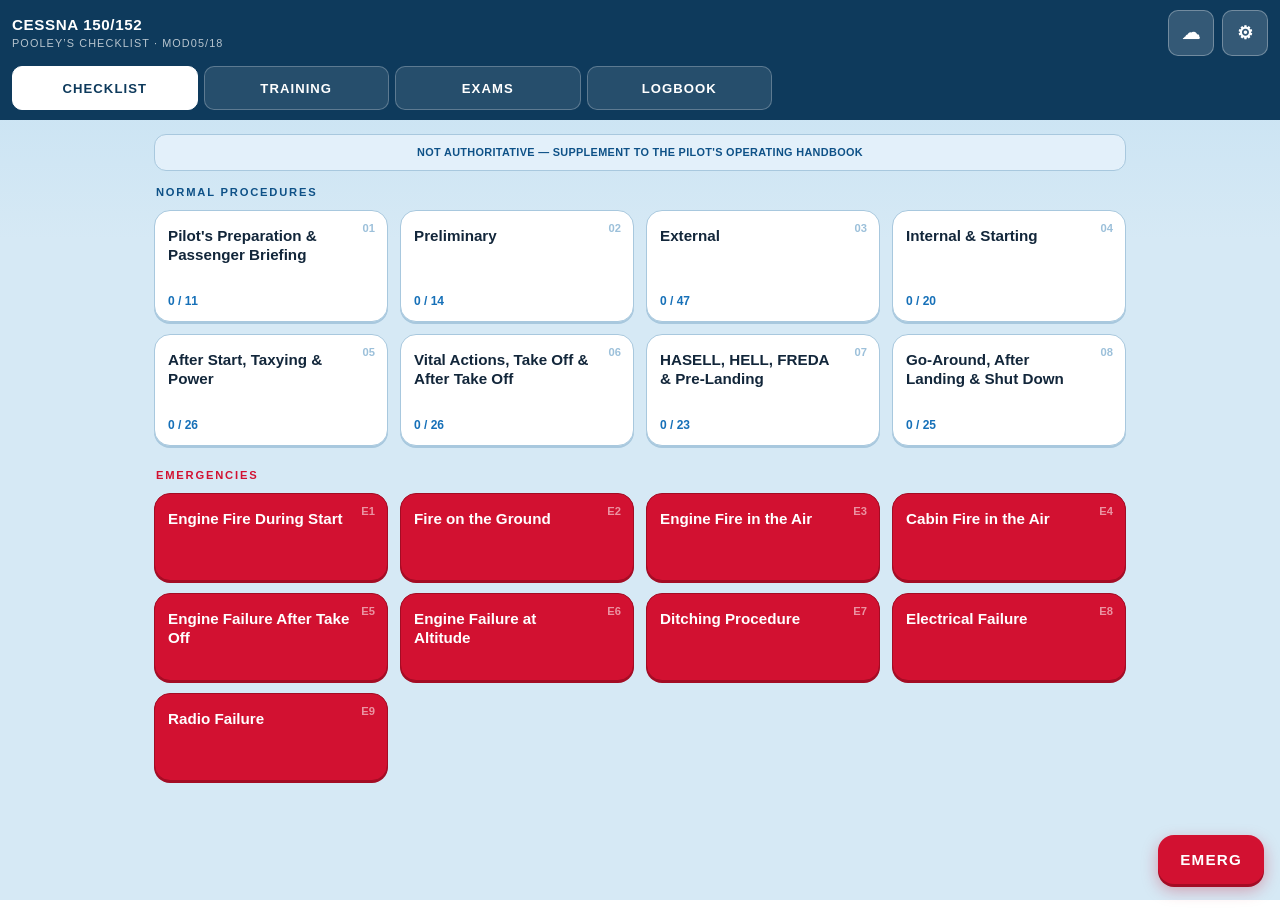
==== commit 96944a74: "Logbook tab with lesson cards and flashcards; backup and restore Log flights with paper-logbook deta" ====
--- a/app/src/main/assets/index.html
+++ b/app/src/main/assets/index.html
@@ -399,6 +399,159 @@
   #studyView .pbtn.off .pref{color:var(--muted);}
   #studyView .grid + .bigbtn{margin-top:0;}
   #studyView > .bigbtn{margin:0 0 18px;}
+
+  /* ---------- new question types ---------- */
+  #studyView .qtag{display:inline-block;font-size:.65rem;font-weight:800;letter-spacing:.12em;text-transform:uppercase;color:var(--on-accent);background:var(--mag);padding:3px 9px;border-radius:99px;margin:0 2px 8px;}
+  body[data-mode="sun"] #studyView .qtag{color:#fff;}
+  #studyView .zlabel{font-size:.68rem;font-weight:800;letter-spacing:.12em;text-transform:uppercase;color:var(--accent-dark);margin:14px 2px 8px;}
+  #studyView .calcrow{display:flex;align-items:center;gap:10px;background:var(--card);border:2px solid var(--edge);border-radius:14px;padding:6px 14px;max-width:340px;}
+  #studyView .calcrow.ok{border-color:var(--tick);background:var(--tick-tint);}
+  #studyView .calcrow.no{border-color:var(--emerg);background:var(--emerg-tint);}
+  #studyView .calcin{flex:1;min-width:0;border:0;background:transparent;color:var(--ink);font:800 1.6rem ui-monospace,Menlo,Consolas,monospace;padding:8px 0;outline:none;}
+  #studyView .calcrow:focus-within{border-color:var(--accent);}
+  #studyView .unit{font-weight:800;font-size:1.1rem;color:var(--muted);}
+  #studyView .calcmsg{font-size:.85rem;color:var(--emerg);font-weight:700;min-height:1.2em;margin:6px 2px 0;}
+  #studyView .expl .ans{font-size:1rem;margin-bottom:6px;}
+  #studyView .tolnote{font-size:.78rem;color:var(--muted);}
+  #studyView .steps{margin:6px 0 8px;padding-left:20px;font-family:ui-monospace,Menlo,Consolas,monospace;font-size:.85rem;line-height:1.6;}
+  #studyView .seq{list-style:none;margin:0;padding:0;display:grid;gap:8px;}
+  #studyView .seq .slot{border:2px dashed var(--edge);border-radius:12px;min-height:48px;display:flex;align-items:center;padding:0 12px;}
+  #studyView .chip{width:100%;display:flex;align-items:center;gap:10px;text-align:left;background:var(--card);border:var(--bw) solid var(--edge);border-radius:12px;box-shadow:0 2px 0 var(--edge);padding:11px 12px;min-height:48px;font-size:.92rem;font-weight:600;}
+  #studyView .chip:active:not([disabled]){transform:translateY(2px);box-shadow:none;}
+  #studyView .cn{flex:0 0 26px;height:26px;border-radius:7px;display:flex;align-items:center;justify-content:center;font-size:.78rem;font-weight:800;background:var(--accent);color:var(--on-accent);}
+  #studyView .cn.empty{background:transparent;border:2px dashed var(--edge);}
+  #studyView .slot .cn{background:transparent;color:var(--muted);border:2px solid var(--edge);}
+  #studyView .chip.placed{border-color:var(--accent);}
+  #studyView .chip.ok{border-color:var(--tick);background:var(--tick-tint);box-shadow:0 2px 0 var(--tick);}
+  #studyView .chip.ok .cn{background:var(--tick);color:#fff;}
+  #studyView .chip.no{border-color:var(--emerg);background:var(--emerg-tint);box-shadow:0 2px 0 var(--emerg);}
+  #studyView .chip.no .cn{background:var(--emerg);color:#fff;}
+  #studyView .pool{display:grid;gap:8px;}
+  #studyView .pool .chip{background:var(--tint);}
+  #studyView .mcol{display:grid;gap:8px;}
+  #studyView .mcol.right{margin-top:14px;padding-top:14px;border-top:2px dashed var(--edge);}
+  #studyView .chip.left.sel{outline:3px solid var(--mag);outline-offset:2px;}
+  #studyView .chip.paired{opacity:.75;}
+  #studyView .chip.paired.ok,#studyView .chip.paired.no{opacity:1;}
+  #studyView .chip .fix{margin-left:auto;font-size:.78rem;color:var(--tick);font-weight:800;text-align:right;}
+  @media (min-width:700px){ #studyView .mcols{display:grid;grid-template-columns:1fr 1fr;gap:14px;} }
+
+  /* ---------- hands-on diagrams in the notes ---------- */
+  #studyView .tryit{margin:22px 0 6px;border:2px solid var(--accent);border-radius:14px;overflow:hidden;background:var(--paper);}
+  #studyView .tryhead{background:var(--accent);color:var(--on-accent);font-size:.72rem;font-weight:800;letter-spacing:.12em;text-transform:uppercase;padding:8px 14px;}
+  #studyView .widget{padding:14px;display:grid;gap:12px;}
+  #studyView .wctl{display:grid;gap:4px;}
+  #studyView .wctl label{display:flex;justify-content:space-between;gap:10px;font-size:.82rem;font-weight:700;color:var(--muted);}
+  #studyView .wctl label b{color:var(--ink);font-family:ui-monospace,Menlo,Consolas,monospace;font-size:.95rem;}
+  #studyView .wctl input[type=range]{width:100%;accent-color:var(--accent);height:30px;}
+  #studyView .wgrid{display:grid;grid-template-columns:1fr;gap:12px;}
+  @media (min-width:600px){ #studyView .wgrid{grid-template-columns:1fr 1fr;} }
+  #studyView .wout{display:grid;grid-template-columns:repeat(auto-fit,minmax(110px,1fr));gap:8px;}
+  #studyView .wout .o{background:var(--card);border:var(--bw) solid var(--edge);border-radius:10px;padding:8px 10px;}
+  #studyView .wout .o .k{display:block;font-size:.65rem;font-weight:800;letter-spacing:.08em;text-transform:uppercase;color:var(--muted);}
+  #studyView .wout .o .v{display:block;font-family:ui-monospace,Menlo,Consolas,monospace;font-weight:800;font-size:1.25rem;color:var(--ink);}
+  #studyView .wout .o.hl{border-color:var(--mag);background:var(--magtint);}
+  #studyView .wmsg{font-size:.88rem;font-weight:600;line-height:1.45;}
+  #studyView .wmsg.warn{color:var(--emerg);}
+  #studyView .wtext{width:100%;border:2px solid var(--edge);border-radius:10px;background:var(--card);color:var(--ink);font:700 1rem ui-monospace,Menlo,Consolas,monospace;padding:10px 12px;}
+  #studyView .wtext:focus{border-color:var(--accent);outline:none;}
+  #studyView .wseg{display:flex;flex-wrap:wrap;gap:6px;}
+  #studyView .wseg button{flex:1 1 auto;padding:9px 10px;border-radius:9px;font-weight:800;font-size:.8rem;background:var(--card);border:var(--bw) solid var(--edge);}
+  #studyView .wseg button.on{background:var(--accent);color:var(--on-accent);border-color:var(--accent-dark);}
+  #studyView .groups{display:flex;flex-wrap:wrap;gap:6px;}
+  #studyView .groups button{font:800 .95rem ui-monospace,Menlo,Consolas,monospace;padding:8px 10px;border-radius:8px;background:var(--card);border:var(--bw) solid var(--edge);}
+  #studyView .groups button.on{background:var(--mag);border-color:var(--mag);color:#fff;}
+  #studyView .groups button.seen{border-color:var(--tick);}
+  #studyView .wsvg svg{width:100%;height:auto;display:block;max-width:460px;margin:0 auto;}
+  #studyView .say{font-size:1.05rem;font-weight:700;line-height:1.5;background:var(--card);border:var(--bw) solid var(--edge);border-radius:10px;padding:10px 12px;}
+  #studyView .say small{display:block;font-size:.72rem;font-weight:800;letter-spacing:.08em;text-transform:uppercase;color:var(--muted);margin-bottom:2px;}
+
+  /* ---------- four section tabs ---------- */
+  #secTabs{max-width:760px;}
+  #secTabs button{font-size:.72rem;letter-spacing:.04em;padding:0 4px;min-width:0;}
+  @media (min-width:600px){ #secTabs button{font-size:.82rem;letter-spacing:.08em;} }
+
+  /* ---------- logbook ---------- */
+  #studyView .card.empty h3{font-size:1.05rem;margin-bottom:6px;}
+  #studyView .card.empty p{color:var(--muted);font-size:.92rem;line-height:1.5;}
+  #studyView .lgtiles{margin:0 0 6px;}
+  #studyView .fine{font-size:.75rem;color:var(--muted);margin:6px 2px 14px;}
+  #studyView .reqs{display:grid;gap:8px;}
+  @media (min-width:600px){ #studyView .reqs{grid-template-columns:1fr 1fr;} }
+  #studyView .req{background:var(--card);border:var(--bw) solid var(--edge);border-radius:12px;padding:10px 12px;}
+  #studyView .req.done{border-color:var(--tick);background:var(--tick-tint);}
+  #studyView .rq1{display:flex;justify-content:space-between;gap:8px;font-size:.88rem;}
+  #studyView .rq1 span{font-family:ui-monospace,Menlo,Consolas,monospace;font-weight:800;}
+  #studyView .rq2{font-size:.72rem;color:var(--muted);margin-top:4px;}
+  #studyView .req .pbar{height:8px;border-radius:4px;background:var(--track);overflow:hidden;margin-top:6px;}
+  #studyView .req .pbar i{display:block;height:100%;background:var(--accent);border-radius:4px;}
+  #studyView .req.done .pbar i{background:var(--tick);}
+  #studyView .xgrid{display:grid;grid-template-columns:repeat(auto-fill,minmax(150px,1fr));gap:8px;margin-bottom:22px;}
+  #studyView .xcard{display:flex;flex-direction:column;gap:4px;text-align:left;background:var(--card);border:var(--bw) solid var(--edge);border-radius:12px;box-shadow:0 2px 0 var(--edge);padding:10px 11px;min-height:88px;}
+  #studyView .xcard:active{transform:translateY(2px);box-shadow:none;}
+  #studyView .xcard.flown{border-color:var(--tick);box-shadow:0 2px 0 var(--tick);}
+  #studyView .xn{font-size:.7rem;font-weight:800;color:var(--mag);letter-spacing:.04em;}
+  #studyView .xt{font-weight:800;font-size:.85rem;line-height:1.25;flex:1;}
+  #studyView .xc{font-size:.7rem;font-weight:700;color:var(--accent);}
+  #studyView .xcard.flown .xc{color:var(--tick);}
+  #studyView .flist{display:grid;gap:8px;margin-bottom:18px;}
+  #studyView .fcard{display:grid;grid-template-columns:auto 1fr auto;gap:4px 12px;align-items:center;text-align:left;background:var(--card);border:var(--bw) solid var(--edge);border-radius:12px;box-shadow:0 2px 0 var(--edge);padding:10px 12px;}
+  #studyView .fcard:active{transform:translateY(2px);box-shadow:none;}
+  #studyView .fdate{font-size:.72rem;font-weight:800;color:var(--muted);text-transform:uppercase;letter-spacing:.04em;}
+  #studyView .fcard .fdate{width:4.6em;line-height:1.2;}
+  #studyView .fmain{display:flex;flex-direction:column;min-width:0;}
+  #studyView .fmain b{font-size:.92rem;overflow:hidden;text-overflow:ellipsis;white-space:nowrap;}
+  #studyView .fmain span{font-size:.75rem;color:var(--muted);}
+  #studyView .fside{display:flex;flex-direction:column;align-items:flex-end;gap:3px;}
+  #studyView .fside b{font-family:ui-monospace,Menlo,Consolas,monospace;font-size:1rem;}
+  #studyView .fpill{font-size:.62rem;font-weight:800;letter-spacing:.06em;text-transform:uppercase;padding:2px 7px;border-radius:99px;background:var(--tint);color:var(--accent-dark);}
+  #studyView .fpill.solo{background:var(--magtint);color:var(--mag);}
+  #studyView .fpill.pic{background:var(--tick-tint);color:var(--tick);}
+  #studyView .fex{grid-column:1/-1;display:flex;flex-wrap:wrap;gap:4px;}
+  #studyView .fex i{font-style:normal;font-size:.68rem;font-weight:800;padding:2px 6px;border-radius:6px;border:1px solid var(--edge);color:var(--muted);}
+  #studyView .fdet{display:grid;grid-template-columns:repeat(auto-fill,minmax(130px,1fr));gap:10px 14px;}
+  #studyView .fdet div{display:flex;flex-direction:column;}
+  #studyView .fdet span{font-size:.65rem;font-weight:800;letter-spacing:.08em;text-transform:uppercase;color:var(--muted);}
+  #studyView .fdet b{font-size:.95rem;}
+  #studyView .frem{margin-top:12px;padding-top:10px;border-top:1px dashed var(--edge);font-size:.9rem;}
+  #studyView .lcard{width:100%;text-align:left;display:flex;flex-direction:column;gap:4px;background:var(--card);border:var(--bw) solid var(--edge);border-left:4px solid var(--mag);border-radius:12px;padding:12px 14px;margin-bottom:8px;box-shadow:0 2px 0 var(--edge);}
+  #studyView .lcard:active{transform:translateY(2px);box-shadow:none;}
+  #studyView .lcard ul{margin:4px 0 0;padding-left:18px;font-size:.85rem;color:var(--muted);}
+  #studyView .lcard .more{font-size:.75rem;font-weight:800;color:var(--accent);margin-top:2px;}
+  #studyView .debrief{display:grid;gap:12px;}
+  #studyView .dfield{display:grid;gap:4px;min-width:0;}
+  #studyView .dfield label{font-size:.72rem;font-weight:800;letter-spacing:.06em;text-transform:uppercase;color:var(--accent-dark);}
+  #studyView textarea.wtext{font:500 .95rem -apple-system,"Segoe UI",Roboto,sans-serif;resize:vertical;line-height:1.45;}
+  #studyView .links{display:grid;gap:8px;margin-bottom:18px;}
+  @media (min-width:600px){ #studyView .links{grid-template-columns:1fr 1fr;} }
+  #studyView .chip.emerg .cn{background:var(--emerg);color:#fff;}
+  #studyView .notes{display:grid;gap:10px;margin-bottom:10px;}
+  #studyView .note1 p{font-size:.88rem;margin:3px 0 0;}
+  #studyView .note1 + .note1{border-top:1px dashed var(--edge);padding-top:10px;}
+  #studyView .deck{display:grid;gap:8px;margin-bottom:22px;max-width:620px;}
+  #studyView .flash{min-height:170px;display:flex;flex-direction:column;justify-content:space-between;gap:10px;text-align:left;padding:16px;border-radius:16px;background:var(--card);border:2px solid var(--accent);box-shadow:0 3px 0 var(--accent-dark);}
+  #studyView .flash.flipped{background:var(--tick-tint);border-color:var(--tick);box-shadow:0 3px 0 var(--tick);}
+  #studyView .flash:active{transform:translateY(2px);box-shadow:none;}
+  #studyView .fside1{font-size:.68rem;font-weight:800;letter-spacing:.1em;text-transform:uppercase;color:var(--accent-dark);}
+  #studyView .flash.flipped .fside1{color:var(--tick);}
+  #studyView .ftext{font-size:1.08rem;font-weight:700;line-height:1.45;}
+  #studyView .fhint{font-size:.72rem;color:var(--muted);font-weight:700;}
+  #studyView .deckbar{display:grid;grid-template-columns:1fr 1fr 1fr;gap:8px;}
+  #studyView .seg1{padding:12px 6px;border-radius:12px;font-weight:800;font-size:.85rem;background:var(--card);border:var(--bw) solid var(--edge);box-shadow:0 2px 0 var(--edge);}
+  #studyView .lform{display:grid;gap:12px;}
+  #studyView .fgrid{display:grid;grid-template-columns:1fr;gap:12px;}
+  @media (min-width:600px){ #studyView .fgrid{grid-template-columns:1fr 1fr;} }
+  #studyView .lform .zlabel{margin:6px 0 0;}
+  #studyView .quick,#studyView .toggles{display:flex;flex-wrap:wrap;gap:6px;}
+  #studyView .qchip{padding:7px 11px;border-radius:99px;font-size:.8rem;font-weight:700;background:var(--card);border:var(--bw) solid var(--edge);text-align:left;}
+  #studyView .qchip.on{background:var(--accent);border-color:var(--accent-dark);color:var(--on-accent);}
+  #studyView .exgrid{display:grid;grid-template-columns:repeat(auto-fill,minmax(180px,1fr));gap:6px;}
+  #studyView .exgrid .qchip{border-radius:10px;padding:9px 10px;line-height:1.25;}
+  #studyView .exgrid .qchip b{margin-right:4px;}
+  #studyView .card.confirm{border:2px solid var(--mag);margin-bottom:14px;}
+  #studyView .card.confirm h3{font-size:1.05rem;margin-bottom:6px;}
+  #studyView .card.confirm p{font-size:.92rem;line-height:1.5;margin-bottom:10px;}
+  #studyView .topic > .card + .bigbtn{margin-bottom:14px;}
 </style>
 </head>
 <body data-mode="day">
@@ -416,7 +569,7 @@
     <button class="hbtn" id="setBtn" aria-label="Settings">&#9881;</button>
   </div>
   <div class="hprog"><i id="hprogBar"></i></div>
-  <nav id="secTabs" aria-label="Sections"><button id="tabCl" type="button">Checklist</button><button id="tabTr" type="button">Training</button><button id="tabEx" type="button">Exams</button></nav>
+  <nav id="secTabs" aria-label="Sections"><button id="tabCl" type="button">Checklist</button><button id="tabTr" type="button">Training</button><button id="tabEx" type="button">Exams</button><button id="tabLg" type="button">Logbook</button></nav>
 </header>
 
 <main>
@@ -835,8 +988,24 @@
 
 
 // Subjects register themselves here, one file each (subjects/NNN-name.js).
-// Each topic's questions list the correct answer first; the app shuffles them.
+// Each multiple-choice question lists the correct answer first; the app shuffles them.
+// Other question types: {type:"calc"}, {type:"order"}, {type:"match"} (see study-app.js).
 const SUBJECTS = [];
+
+// Later files (NNN-name-more.js) add questions and hands-on diagrams to existing topics.
+// Each "try" entry is [widget name, heading]; the widget appears under "Try it" at the end of the notes.
+function extendTopic(sid, tid, more){
+  const s = SUBJECTS.find(x => x.id === sid), t = s && s.topics.find(x => x.id === tid);
+  if(!t) throw new Error("extendTopic: no topic " + sid + "/" + tid);
+  if(more.qs) t.qs.push(...more.qs);
+  if(more.try){
+    const old = t.learn;
+    t.learn = () => old() + more.try.map(([w, h]) => `<div class="tryit"><div class="tryhead">Try it · ${h}</div><div class="widget" data-w="${w}"></div></div>`).join("");
+  }
+}
+// Helpers for calculation questions with fresh numbers each time
+const rnd = (a, b, step) => { step = step || 1; return a + step * Math.floor(Math.random() * (Math.floor((b - a) / step) + 1)); };
+const pad3 = n => { n = ((Math.round(n) % 360) + 360) % 360; return String(n === 0 ? 360 : n).padStart(3, "0"); };
 
 
 const FIG={};
@@ -1577,6 +1746,61 @@
 })();
 
 
+// 040 Human Performance: extra questions and hands-on diagrams
+extendTopic("hp", "hypoxia", { qs:[
+{type:"match", q:"Match each condition to its typical cause and signs.", pairs:[["Hypoxia","Too little oxygen: impaired judgement, euphoria, blue lips"],["Hyperventilation","Too little carbon dioxide from over-breathing: tingling, dizziness"],["Carbon monoxide poisoning","Exhaust gas in the cabin: headache, drowsiness"],["Decompression sickness","Nitrogen bubbles after diving then flying: joint pain"]],
+  e:"Hypoxia, hyperventilation and carbon monoxide poisoning can feel very alike. If in doubt, treat for the worst: more oxygen or fresh air, heater off, descend and land."},
+{q:"Which of these lowers a pilot's tolerance to hypoxia?",o:["Smoking","Being well rested","Drinking water","Wearing sunglasses"],e:"Smokers already carry carbon monoxide in their blood, so they are effectively at a higher altitude. Alcohol, fatigue and illness also lower tolerance."},
+{q:"What is meant by the time of useful consciousness?",o:["The time a pilot can still perform useful flying duties after the oxygen supply is lost","The time before a pilot faints from fatigue","The time taken to recover after a stall","The maximum flight time allowed without a break"],e:"After oxygen is lost at altitude, a pilot can act sensibly only for a limited time, which shortens sharply the higher you are."},
+{q:"Which statement about carbon monoxide is correct?",o:["It is colourless and has no smell","It always smells strongly of exhaust","It only affects passengers in the rear seats","It is harmless below 5,000 ft"],e:"You cannot see or smell carbon monoxide itself; any exhaust smell comes from other gases. A detector is the reliable warning."},
+{q:"How does alcohol in the body affect susceptibility to hypoxia?",o:["It increases it","It reduces it","It has no effect","It only affects it at night"],e:"Alcohol interferes with the body's use of oxygen, so its effects add to those of altitude."}
+]});
+
+extendTopic("hp", "vision", { qs:[
+{q:"What causes the blind spot in each eye?",o:["The point where the optic nerve leaves the retina has no light-sensitive cells","The shadow of the eyelid","Cones failing in bright light","Damage from looking at the sun"],e:"There are no rods or cones where the optic nerve joins the retina. Using both eyes and moving the head covers it."},
+{q:"Which part of the eye gives the sharpest central vision in daylight?",o:["The fovea, packed with cones","The edge of the retina, rich in rods","The blind spot","The lens"],e:"The fovea contains only cones, giving fine detail and colour in good light."},
+{q:"Approaching a downsloping runway, what illusion is likely?",o:["Feeling too low, leading to a high approach","Feeling too high, leading to a low approach","Feeling too fast","Feeling too slow"],e:"A downslope makes the runway look shorter and flatter, as if you are low, so pilots tend to fly a high approach and land long."},
+{q:"Approaching a runway that is much wider than you are used to, what illusion is likely?",o:["Feeling too low, leading to a high approach","Feeling too high, leading to a low approach","No illusion","Feeling that the runway is sloping up"],e:"A wide runway fills more of the view, as if you are closer and lower, so pilots tend to stay high. A narrow runway does the opposite."},
+{q:"Why are polarised sunglasses often not recommended for flying?",o:["They can make some instrument displays and windscreen patterns hard to see","They block too much light","They increase the blind spot","They are not allowed by law"],e:"Polarising filters can hide or distort some displays and show stress patterns in the windscreen. Neutral grey, non-polarised lenses are usually advised."}
+]});
+
+extendTopic("hp", "balance", { qs:[
+{type:"match", q:"Match each illusion to its cause.", pairs:[["The leans","A slow roll into a turn that the balance organs don't detect"],["Somatogravic illusion","Linear acceleration felt as a nose-up pitch"],["Coriolis illusion","Moving the head during a turn"],["Empty field myopia","A featureless sky with nothing to focus on"]],
+  e:"The first three come from the balance organs; empty field myopia is a vision effect. All are worse without a visual horizon."},
+{q:"What do the otolith organs detect?",o:["Linear acceleration and gravity","Angular acceleration","Sound","Changes in air pressure"],e:"The otoliths sense straight-line acceleration and the pull of gravity, and can't tell one from the other."},
+{q:"A non-instrument-rated pilot is most at risk of disorientation when:",o:["Flying into cloud or poor visibility and losing the visual horizon","Flying in clear air on a sunny day","Taxiing at night","Flying straight and level over the sea in good visibility"],e:"Without a horizon the balance organs give false cues within seconds. The best defence is not to enter cloud; if you do, trust the instruments and turn back carefully."},
+{q:"What is the main cause of motion sickness?",o:["A conflict between what the eyes see and what the balance organs feel","Low blood sugar","Carbon monoxide","Hyperventilation"],e:"Mismatched signals from the eyes and inner ear are the root cause. Looking outside at the horizon helps."},
+{q:"Why does the middle ear usually equalise easily during a climb?",o:["Air escapes from the middle ear through the Eustachian tube without effort","The eardrum stretches","The sinuses absorb the extra pressure","Swallowing is impossible during the climb"],e:"The Eustachian tube opens readily to let air out as outside pressure falls. On the descent air must be pushed back in, which is harder."}
+]});
+
+extendTopic("hp", "health", { try:[["imsafe", "IMSAFE self-check"]], qs:[
+{type:"order", q:"Put the IMSAFE checks in order.", items:["Illness","Medication","Stress","Alcohol","Fatigue","Eating"],
+  e:"A quick personal check before every flight, alongside the aircraft checks."},
+{q:"Roughly how long does the body take to remove four units of alcohol?",o:["About four hours","About one hour","About half an hour","About twelve hours"],e:"The liver removes roughly one unit an hour. Four units take about four hours, and longer for some people."},
+{q:"A pilot's blood alcohol is now zero after a heavy night. Which statement is correct?",o:["Hangover effects can still impair performance","They are fully fit as soon as the alcohol has gone","A large breakfast removes any remaining effects","Coffee restores normal reaction times"],e:"Dehydration, poor sleep and the after-effects of alcohol can impair judgement and coordination after the alcohol has cleared."},
+{q:"Why might a pilot be advised not to fly soon after giving blood?",o:["The reduced blood volume can cause faintness","It raises the risk of carbon monoxide poisoning","It affects night vision only","It increases blood alcohol"],e:"Losing blood temporarily reduces circulating volume and can cause light-headedness. Check current guidance with your AME before flying."},
+{q:"Which is a typical effect of mild dehydration on a pilot?",o:["Fatigue, headache and reduced concentration","Better night vision","Improved tolerance to G","No effect at all"],e:"Even mild dehydration affects concentration and increases fatigue. Take water on longer flights, especially in a warm cockpit."}
+]});
+
+extendTopic("hp", "processing", { qs:[
+{type:"order", q:"Put the stages of a simple information-processing model in order.", items:["The senses detect a stimulus","Perception: the brain interprets what was sensed","Decision: choose what to do","Response: carry out the action"],
+  e:"Errors can creep in at every stage: missing a stimulus, misinterpreting it, choosing badly, or doing the wrong thing."},
+{type:"order", q:"When things get busy, put a pilot's priorities in order.", items:["Aviate: fly the aircraft","Navigate: know where you are going","Communicate: talk to ATC and others"],
+  e:"Control first. Radio calls never take priority over keeping the aircraft flying safely."},
+{q:"A pilot reaches for the flap lever when meaning to adjust the trim, because the levers are in different places in the club's other aircraft. This is best described as:",o:["A habit or environmental capture error, linked to motor programmes","Hypoxia","A violation","Confirmation bias"],e:"Well-practised actions can run automatically in the wrong context, especially when switching between aircraft types."},
+{q:"What is selective attention?",o:["Focusing on some information while filtering out the rest","Paying equal attention to everything","Only listening to ATC","Recalling information from long-term memory"],e:"Selective attention is necessary, but the filter can screen out something important, such as a radio call or a warning light."}
+]});
+
+extendTopic("hp", "decisions", { qs:[
+{type:"match", q:"Match each hazardous attitude to its antidote.", pairs:[["Anti-authority","Follow the rules; they are usually right"],["Impulsivity","Not so fast. Think first"],["Invulnerability","It could happen to me"],["Macho","Taking chances is foolish"],["Resignation","I'm not helpless. I can make a difference"]],
+  e:"Recognising the attitude in your own thinking is the first step; saying the antidote to yourself is the second."},
+{type:"order", q:"Put the steps of the DODAR decision model in order.", items:["Diagnose","Options","Decide","Assign tasks","Review"],
+  e:"Fly the aircraft first. Then use DODAR when there is time to think the problem through."},
+{q:"What is a violation?",o:["A deliberate departure from rules or procedures","An honest mistake in planning","A slip caused by distraction","A memory lapse"],e:"Slips, lapses and mistakes are unintentional. A violation is deliberate, even if the person believes it is harmless."},
+{q:"In threat and error management, which of these is an example of a threat?",o:["Deteriorating weather at the destination","Forgetting to set the QNH","Selecting the wrong frequency","Misreading the fuel gauge"],e:"Threats come from outside the pilot (weather, terrain, traffic, an unfamiliar airfield). The other three are errors the pilot makes."}
+]});
+
+
 // 050 Meteorology
 (() => {
 const fronts = `<figure class="fig wide"><svg viewBox="0 0 480 240" role="img" aria-label="Cross-section of a frontal system moving east: cold front behind, warm sector, warm front ahead with its clouds">
@@ -1813,6 +2037,71 @@
 })();
 
 
+// 050 Meteorology: extra questions and hands-on diagrams
+extendTopic("met", "atmos", { try:[["altimeter", "Altimeter setting errors"]], qs:[
+{type:"calc", gen:() => { const set = rnd(1008, 1022), act = set - rnd(5, 18), ind = rnd(2000, 4000, 500), tru = ind + (act - set) * 30;
+  return { q:`Your altimeter has ${set} hPa set and reads ${ind.toLocaleString("en-GB")} ft. The actual QNH where you are is ${act} hPa. What is your true altitude?`, a:tru, tol:0, unit:" ft",
+    steps:[`Difference = ${act} − ${set} = ${act - set} hPa`, `× 30 ft per hPa = ${(act - set) * 30} ft`, `${ind} ${act - set < 0 ? "−" : "+"} ${Math.abs((act - set) * 30)} = ${tru} ft`] }; },
+  e:"Pressure lower than the setting means you are lower than indicated: high to low, look out below."},
+{type:"calc", gen:() => { const alt = rnd(2, 10) * 1000, t = 15 - 2 * alt / 1000;
+  return { q:`Using 2 °C per 1,000 ft, what is the ISA temperature at ${alt.toLocaleString("en-GB")} ft?`, a:t, tol:1, unit:" °C",
+    steps:[`ISA at sea level = +15 °C`, `Lapse = 2 × ${alt/1000} = ${2*alt/1000} °C`, `15 − ${2*alt/1000} = ${t} °C`] }; },
+  e:"The exact ISA lapse rate is 1.98 °C per 1,000 ft; 2 °C is close enough for working."},
+{type:"calc", gen:() => { const alt = rnd(2, 8) * 1000, isa = 15 - 2 * alt / 1000, oat = isa + rnd(-8, 12);
+  return { q:`At ${alt.toLocaleString("en-GB")} ft the outside air temperature is ${oat} °C. What is the ISA deviation? (use 2 °C per 1,000 ft; a minus sign for colder than ISA)`, a:oat - isa, tol:0, unit:" °C", neg:true,
+    steps:[`ISA at ${alt} ft = 15 − ${2*alt/1000} = ${isa} °C`, `Deviation = actual − ISA = ${oat} − (${isa}) = ${oat - isa} °C`] }; },
+  e:"Warmer than ISA (a positive deviation) means lower density and poorer performance; colder than ISA means the altimeter over-reads."},
+{q:"Which of these increases density altitude?",o:["A rise in temperature","A rise in pressure","A fall in humidity","A fall in temperature"],e:"Warmer air is less dense, so the aircraft performs as if it were higher. Lower pressure and higher humidity also raise density altitude."},
+{q:"What is pressure altitude?",o:["The altitude shown when 1013.25 hPa is set on the subscale","The height above the aerodrome","The altitude corrected for temperature","The altitude shown with the regional QNH set"],e:"Pressure altitude is height in the standard atmosphere above the 1013.25 hPa level. It is the starting point for performance charts and flight levels."}
+]});
+
+extendTopic("met", "stability", { try:[["cloudbase", "Estimating cloud base"]], qs:[
+{type:"calc", gen:() => { const t = rnd(10, 25), d = t - rnd(2, 8), base = (t - d) * 400;
+  return { q:`Temperature ${t} °C, dew point ${d} °C. Estimate the base of cumulus cloud above the surface.`, a:base, tol:0, unit:" ft",
+    steps:[`Spread = ${t} − ${d} = ${t - d} °C`, `× 400 = ${base.toLocaleString("en-GB")} ft`] }; },
+  e:"Rising air and its dew point converge at about 2.5 °C per 1,000 ft, which is where the 400 ft per degree comes from."},
+{q:"What is a temperature inversion?",o:["A layer where temperature increases with height","A layer where temperature falls faster than the DALR","The point where air reaches its dew point","A sudden fall in surface pressure"],e:"In an inversion the air gets warmer with height. It is very stable and traps haze, smoke and low cloud beneath it."},
+{q:"Moist air is forced over a mountain range, loses its moisture as rain on the windward side, and descends on the lee side. What is the air like on the lee side?",o:["Warmer and drier than on the windward side at the same level (the Föhn effect)","Colder and wetter","Exactly the same","Full of fog"],e:"On the way up the air cools at the slower saturated rate after condensation; descending it warms at the faster dry rate, so it arrives warmer and drier."},
+{q:"When the temperature equals the dew point, what is the relative humidity?",o:["100%","50%","0%","It cannot be worked out"],e:"Air at its dew point is saturated: 100% relative humidity. Expect cloud, mist or fog."},
+{type:"match", q:"Match each lapse rate to its value or meaning.", pairs:[["Dry adiabatic (DALR)","3 °C per 1,000 ft"],["Saturated adiabatic (SALR)","About 1.5 °C per 1,000 ft"],["ISA","About 2 °C per 1,000 ft"],["Environmental (ELR)","The actual rate in today's atmosphere"]],
+  e:"Comparing the ELR with the DALR and SALR tells you whether the air is stable or unstable."}
+]});
+
+extendTopic("met", "clouds", { qs:[
+{type:"match", q:"Match each cloud to its level.", pairs:[["Cirrus","High"],["Altostratus","Medium"],["Stratus","Low"],["Cumulonimbus","Vertical development"]],
+  e:"Ci, Cc and Cs are high; Ac and As medium; St, Sc and Ns low; Cu and Cb grow through several levels."},
+{q:"When does a sea breeze usually blow?",o:["During the day, from the sea towards the land","At night, from the land towards the sea","At night, from the sea towards the land","Only in winter"],e:"By day the land heats faster than the sea, air rises over the land and cooler sea air flows in. At night the reverse (a land breeze) can happen."},
+{q:"Which change would NOT help to clear radiation fog?",o:["The wind dropping to calm","The sun heating the ground","The wind strengthening","Cloud moving over the area and stopping further cooling"],e:"Calm air lets the fog sit and thicken. Heating, stronger wind or cloud cover all help to disperse it."},
+{q:"What is the difference between haze and mist?",o:["Haze is caused by dry particles; mist by water droplets","Haze is thicker than fog","Mist only forms over the sea","There is no difference"],e:"Haze (HZ) is dust, smoke or pollution in dry air. Mist (BR) is water droplets with visibility of 1,000 m or more."},
+{q:"Which cloud is most likely to produce drizzle?",o:["Stratus","Cirrus","Cumulonimbus","Altocumulus"],e:"Drizzle comes from thin, low layer cloud such as stratus, typically in moist, stable tropical maritime air."}
+]});
+
+extendTopic("met", "airmass", { qs:[
+{type:"order", q:"Put the clouds in the order an observer on the ground sees them as a warm front approaches.", items:["Cirrus","Cirrostratus","Altostratus","Nimbostratus"],
+  e:"The warm frontal surface slopes gently ahead of the surface front, so the highest cloud arrives first and the base gets steadily lower."},
+{q:"What is an occluded front?",o:["Where a cold front has caught up with a warm front and lifted the warm sector off the ground","A front that has stopped moving","A front between two warm air masses","The boundary of a sea breeze"],e:"Cold fronts move faster than warm fronts. When one catches up, the warm air is lifted aloft and the front is occluded."},
+{q:"A large anticyclone is over the UK in winter. Which weather is likely?",o:["Light winds, an inversion, and a risk of fog, haze or extensive low stratus","Strong winds and heavy showers","Thunderstorms","Rapidly changing frontal weather"],e:"Sinking air in a high warms and creates an inversion. In winter, moisture trapped below it gives fog, haze or a persistent layer of stratus ('anticyclonic gloom')."},
+{q:"In the northern hemisphere, in which direction does the wind blow around a depression?",o:["Anticlockwise","Clockwise","Directly into the centre","Directly out from the centre"],e:"Around a low the wind circulates anticlockwise in the northern hemisphere, and around a high clockwise."},
+{q:"From which direction does polar continental air usually reach the UK?",o:["From the east, in winter","From the south-west","From the north-west, over the Atlantic","From the south, in summer"],e:"Pc air comes from continental Europe and Scandinavia in winter: very cold, and dry until it crosses the North Sea."}
+]});
+
+extendTopic("met", "hazards", { qs:[
+{type:"order", q:"Put the stages of a thunderstorm in order.", items:["Cumulus stage: updraughts throughout","Mature stage: precipitation, up and downdraughts","Dissipating stage: mainly downdraughts"],
+  e:"The mature stage begins when precipitation falls from the base and is the most dangerous."},
+{q:"You suspect carburettor icing and apply full carburettor heat. If ice was present, what would you expect?",o:["RPM drops further and the engine may run roughly, then RPM rises as the ice melts","RPM rises immediately and stays high","No change at all","The engine stops"],e:"Hot air is less dense, so RPM falls at first. Melted ice passing through can make the engine rough. As the ice clears, RPM recovers above where it was."},
+{q:"Flying into a microburst on the approach, what is the likely sequence?",o:["An increasing headwind and climb, then a strong downdraught and tailwind with a loss of airspeed and height","A steady tailwind only","A gradual increase in airspeed","Smooth air with light rain"],e:"The outflow first gives a headwind gain, which can tempt the pilot to reduce power, then the downdraught and tailwind cause a sudden loss of performance."},
+{q:"How does freezing rain usually form?",o:["Rain falls from a warmer layer above into sub-zero air below and freezes on impact","Snow melts as it falls","Water vapour freezes directly on the airframe","Hail breaks up in the cloud"],e:"Supercooled raindrops freeze on contact with the aircraft, forming clear ice very quickly. Typically found ahead of a warm front in winter."}
+]});
+
+extendTopic("met", "reports", { try:[["metar", "Decode a METAR"]], qs:[
+{type:"match", q:"Match each METAR weather code to its meaning.", pairs:[["BR","Mist"],["FG","Fog"],["HZ","Haze"],["TS","Thunderstorm"],["DZ","Drizzle"]],
+  e:"BR is from the French 'brume'. FG is visibility below 1,000 m; BR is 1,000 m or more."},
+{q:"What does VRB03KT mean in a METAR?",o:["Wind variable in direction at 3 kt","Wind from 030° at 3 kt","Visibility reduced by 3 km","Variable wind gusting 30 kt"],e:"VRB means the direction is variable, which is usual when the wind is light."},
+{q:"What does 27018G30KT mean?",o:["Wind from 270° true at 18 kt, gusting 30 kt","Wind from 270° at 30 kt, gusting 18 kt","Wind from 018° at 27 kt","Runway 27, wind 18 kt"],e:"Direction (true), mean speed, then G and the gust speed, all in knots."},
+{q:"A METAR includes OVC004. What does this mean?",o:["Overcast, base 400 ft above aerodrome level","Overcast at 4,000 ft","4 oktas of cloud","Visibility 400 m"],e:"Heights are in hundreds of feet above aerodrome level. 400 ft overcast is well below VFR circuit height."}
+]});
+
+
 // 060 Navigation
 (() => {
 const tvmdc = `<div class="sq">
@@ -2039,6 +2328,97 @@
 })();
 
 
+// 060 Navigation: extra questions and hands-on diagrams
+const varText = v => Math.abs(v) + "°" + (v > 0 ? "W" : "E");   // positive = west
+extendTopic("nav", "earth", { try:[["tvmdc", "True, magnetic and compass"]], qs:[
+{type:"calc", gen:() => { const t = rnd(20, 330, 5), v = rnd(1, 8) * (rnd(0, 1) ? 1 : -1), m = t + v;
+  return { q:`True track ${pad3(t)}°, variation ${varText(v)}. What is the magnetic track? (degrees)`, a:m, tol:0, unit:"°",
+    steps:[`Variation ${v > 0 ? "west is best: add" : "east is least: subtract"}`, `${pad3(t)} ${v > 0 ? "+" : "−"} ${Math.abs(v)} = ${pad3(m)}°M`] }; }},
+{type:"calc", gen:() => { const m = rnd(20, 330, 5), d = rnd(1, 4) * (rnd(0, 1) ? 1 : -1), c = m + d;
+  return { q:`Magnetic heading ${pad3(m)}°, deviation ${varText(d)}. What is the compass heading? (degrees)`, a:c, tol:0, unit:"°",
+    steps:[`Deviation ${d > 0 ? "west: add" : "east: subtract"}`, `${pad3(m)} ${d > 0 ? "+" : "−"} ${Math.abs(d)} = ${pad3(c)}°C`] }; }},
+{type:"calc", gen:() => { const c = rnd(30, 320, 5), d = rnd(1, 3) * (rnd(0, 1) ? 1 : -1), v = rnd(1, 6) * (rnd(0, 1) ? 1 : -1), m = c - d, t = m - v;
+  return { q:`Working backwards: compass heading ${pad3(c)}°, deviation ${varText(d)}, variation ${varText(v)}. What is the true heading? (degrees)`, a:t, tol:0, unit:"°",
+    steps:[`Going from compass back towards true, reverse the signs: west is subtracted, east is added.`, `Magnetic = ${pad3(c)} ${d > 0 ? "−" : "+"} ${Math.abs(d)} = ${pad3(m)}°M`, `True = ${pad3(m)} ${v > 0 ? "−" : "+"} ${Math.abs(v)} = ${pad3(t)}°T`] }; },
+  e:"Reverse the rule when converting compass or magnetic back to true."},
+{q:"Where is magnetic dip greatest, making the compass least reliable?",o:["Near the magnetic poles","At the magnetic equator","At the Greenwich meridian","It is the same everywhere"],e:"Near the poles the earth's field points steeply into the ground, so the horizontal part the compass uses is weak, and turning and acceleration errors are large."},
+{q:"What is an agonic line?",o:["A line joining places of zero variation","A line of zero deviation","The magnetic equator","A line of equal dip"],e:"Agonic lines join places where true and magnetic north coincide."}
+]});
+
+extendTopic("nav", "charts", { qs:[
+{type:"calc", gen:() => { const cm = rnd(3, 20), km = cm * 5;
+  return { q:`On a 1:500,000 chart two places are ${cm} cm apart. How far apart are they on the ground, in kilometres?`, a:km, tol:0, unit:" km",
+    steps:[`1 cm = 500,000 cm = 5 km`, `${cm} × 5 = ${km} km`] }; }},
+{type:"calc", gen:() => { const km = rnd(20, 150, 5), nm = km / 1.852;
+  return { q:`Convert ${km} km to nautical miles (nearest whole number).`, a:Math.round(nm), tol:1, unit:" nm",
+    steps:[`1 nm = 1.852 km`, `${km} ÷ 1.852 = ${nm.toFixed(1)} nm`] }; }},
+{q:"On a UK VFR chart, an obstacle is marked with two figures, for example 1,250 and (420). What does the bracketed figure show?",o:["The height of the obstacle above ground level","Its elevation above mean sea level","The minimum safe altitude near it","Its distance from the nearest aerodrome in metres"],e:"The main figure is the top of the obstacle above mean sea level; the bracketed figure is its height above the ground."},
+{q:"Why is a road map not suitable for VFR navigation planning?",o:["It does not show airspace, aerodromes, obstacles or other aeronautical information","Its scale is too small","It uses a Mercator projection","It shows too many towns"],e:"Aeronautical charts add airspace, danger and restricted areas, aerodromes, obstacles, radio aids and elevation data you need for safe planning."}
+]});
+
+extendTopic("nav", "tsd", { try:[["tsd", "Time and fuel for a leg"]], qs:[
+{type:"calc", gen:() => { const d = rnd(20, 90), g = rnd(70, 130, 5), m = d * 60 / g;
+  return { q:`A leg of ${d} nm at a groundspeed of ${g} kt. How long will it take, to the nearest minute?`, a:Math.round(m), tol:1, unit:" min",
+    steps:[`Time = distance × 60 ÷ groundspeed`, `${d} × 60 ÷ ${g} = ${m.toFixed(1)} min`] }; }},
+{type:"calc", gen:() => { const g = rnd(70, 130, 5), m = rnd(10, 50), d = g * m / 60;
+  return { q:`Groundspeed ${g} kt for ${m} minutes. How far have you travelled, to the nearest nm?`, a:Math.round(d), tol:1, unit:" nm",
+    steps:[`Distance = groundspeed × time ÷ 60`, `${g} × ${m} ÷ 60 = ${d.toFixed(1)} nm`] }; }},
+{type:"calc", gen:() => { const r = rnd(18, 30), m = rnd(30, 150, 5), f = r * m / 60;
+  return { q:`Fuel flow is ${r} L/h. How much fuel is used in ${Math.floor(m/60) ? Math.floor(m/60) + " h " : ""}${m % 60} min? (nearest litre)`, a:Math.round(f), tol:1, unit:" L",
+    steps:[`Time in hours = ${m} ÷ 60 = ${(m/60).toFixed(2)} h`, `${r} × ${(m/60).toFixed(2)} = ${f.toFixed(1)} L`] }; }},
+{type:"calc", gen:() => { const m = rnd(15, 45), g = rnd(70, 130, 10), d = g * m / 60;
+  return { q:`You cover ${Number.isInteger(d) ? d : d.toFixed(1)} nm in ${m} minutes. What is your groundspeed?`, a:g, tol:1, unit:" kt",
+    steps:[`Groundspeed = distance × 60 ÷ time`, `${Number.isInteger(d) ? d : d.toFixed(1)} × 60 ÷ ${m} = ${g} kt`] }; }},
+{type:"calc", gen:() => { const g = rnd(10, 40), l = g * 3.785;
+  return { q:`Convert ${g} US gallons to litres (nearest litre).`, a:Math.round(l), tol:1, unit:" L",
+    steps:[`1 US gallon = 3.785 L`, `${g} × 3.785 = ${l.toFixed(1)} L`] }; },
+  e:"Many US-built light aircraft, including the Cessna 150, give fuel capacity in US gallons in the POH."}
+]});
+
+extendTopic("nav", "wind", { try:[["windtri", "The wind triangle"], ["crosswind", "Runway wind components"]], qs:[
+{type:"calc", gen:() => { const w = rnd(10, 30), v = rnd(80, 120, 5), md = w * 60 / v;
+  return { q:`Wind ${w} kt, TAS ${v} kt. What is the maximum possible drift? (nearest degree)`, a:Math.round(md), tol:1, unit:"°",
+    steps:[`Max drift ≈ wind speed × 60 ÷ TAS`, `${w} × 60 ÷ ${v} = ${md.toFixed(1)}°`] }; }},
+{type:"calc", gen:() => { const rw = rnd(1, 36), off = [30, 45, 60, 90][rnd(0, 3)] * (rnd(0, 1) ? 1 : -1), ws = rnd(10, 25), wd = pad3(rw * 10 + off), xw = ws * Math.sin(Math.abs(off) * Math.PI / 180);
+  return { q:`Runway ${String(rw).padStart(2, "0")}, surface wind ${wd}° at ${ws} kt. What is the crosswind component, to the nearest knot?`, a:Math.round(xw), tol:2, unit:" kt",
+    steps:[`Angle between wind and runway = ${Math.abs(off)}°`, `Crosswind = ${ws} × sin ${Math.abs(off)}° = ${ws} × ${Math.sin(Math.abs(off)*Math.PI/180).toFixed(2)} = ${xw.toFixed(1)} kt`] }; },
+  e:"Rule of thumb: 30° off, half the wind; 45°, 0.7; 60° or more, nearly all of it. Within 2 kt is accepted for the rule of thumb."},
+{type:"calc", gen:() => { const rw = rnd(1, 36), off = [0, 30, 45, 60][rnd(0, 3)] * (rnd(0, 1) ? 1 : -1), ws = rnd(10, 25), wd = pad3(rw * 10 + off), hw = ws * Math.cos(Math.abs(off) * Math.PI / 180);
+  return { q:`Runway ${String(rw).padStart(2, "0")}, surface wind ${wd}° at ${ws} kt. What is the headwind component, to the nearest knot?`, a:Math.round(hw), tol:2, unit:" kt",
+    steps:[`Angle between wind and runway = ${Math.abs(off)}°`, `Headwind = ${ws} × cos ${Math.abs(off)}° = ${ws} × ${Math.cos(Math.abs(off)*Math.PI/180).toFixed(2)} = ${hw.toFixed(1)} kt`] }; }},
+{q:"Your track is 360° and the wind is from 270°. Which statement is correct?",o:["You drift right, so the heading must be left of track","You drift left, so the heading must be right of track","There is no drift with a wind from the west","The heading must be 180°"],e:"A westerly wind blows you east, to the right of a northerly track. Head into wind, to the left."},
+{q:"The wind is blowing from directly behind the aircraft. What are the drift and groundspeed?",o:["No drift; groundspeed = TAS + wind speed","Maximum drift; groundspeed = TAS","No drift; groundspeed = TAS − wind speed","Maximum drift; groundspeed = TAS + wind speed"],e:"A wind along the track causes no drift; a direct tailwind adds fully to the groundspeed."}
+]});
+
+extendTopic("nav", "onein60", { try:[["onein60", "1 in 60 corrections"]], qs:[
+{type:"calc", gen:() => { const o = rnd(2, 6), g = [20, 30, 40, 60][rnd(0, 3)], te = o * 60 / g;
+  return { q:`After ${g} nm you find yourself ${o} nm off track. What is the track error? (nearest degree)`, a:Math.round(te), tol:1, unit:"°",
+    steps:[`TE = off track × 60 ÷ distance gone`, `${o} × 60 ÷ ${g} = ${te.toFixed(1)}°`] }; }},
+{type:"calc", gen:() => { const o = rnd(2, 6), t = [20, 30, 40, 60][rnd(0, 3)], ca = o * 60 / t;
+  return { q:`You are ${o} nm off track with ${t} nm to go. What closing angle will take you to the destination? (nearest degree)`, a:Math.round(ca), tol:1, unit:"°",
+    steps:[`CA = off track × 60 ÷ distance to go`, `${o} × 60 ÷ ${t} = ${ca.toFixed(1)}°`] }; }},
+{type:"calc", gen:() => { const o = rnd(2, 5), g = [20, 30, 40][rnd(0, 2)], t = [30, 40, 60][rnd(0, 2)], te = o * 60 / g, ca = o * 60 / t, side = rnd(0, 1) ? "left" : "right";
+  return { q:`After ${g} nm you are ${o} nm ${side} of track, with ${t} nm still to go. By how many degrees must you alter heading to reach the destination? (nearest degree)`, a:Math.round(te + ca), tol:1, unit:"°",
+    steps:[`TE = ${o} × 60 ÷ ${g} = ${te.toFixed(1)}°`, `CA = ${o} × 60 ÷ ${t} = ${ca.toFixed(1)}°`, `Total = ${(te + ca).toFixed(1)}°, turning ${side === "left" ? "right" : "left"}`] }; }},
+{q:"Up to roughly what angle does the 1 in 60 rule give useful accuracy?",o:["About 20°","About 5°","About 60°","Any angle"],e:"The rule relies on the small-angle approximation. It is close enough for navigation corrections up to about 20°."}
+]});
+
+extendTopic("nav", "radionav", { qs:[
+{type:"calc", gen:() => { const m = rnd(10, 350, 10), r = (m + 180) % 360 || 360;
+  return { q:`Your QDM to a station is ${pad3(m)}°. What is your QDR? (degrees)`, a:r, tol:0, unit:"°",
+    steps:[`QDR = QDM ± 180°`, `${pad3(m)} ${m < 180 ? "+" : "−"} 180 = ${pad3(r)}°`] }; }},
+{type:"calc", gen:() => { let h, rb, q; do { h = rnd(10, 350, 10); rb = rnd(10, 350, 10); q = (h + rb) % 360; } while(q === 0);
+  return { q:`Magnetic heading ${pad3(h)}°, ADF relative bearing ${pad3(rb)}°. What is the QDM to the NDB? (degrees)`, a:q, tol:0, unit:"°",
+    steps:[`QDM = magnetic heading + relative bearing`, `${pad3(h)} + ${pad3(rb)} = ${h + rb}${h + rb > 360 ? ` − 360 = ${pad3(q)}` : ""}°`] }; }},
+{type:"calc", gen:() => { const h = [1600, 2500, 3600, 4900, 6400][rnd(0, 4)], r = 1.23 * Math.sqrt(h);
+  return { q:`Roughly what VHF range would you expect at ${h.toLocaleString("en-GB")} ft over flat terrain? (nearest nm)`, a:Math.round(r), tol:2, unit:" nm",
+    steps:[`Range ≈ 1.23 × √height`, `√${h} = ${Math.sqrt(h)}`, `1.23 × ${Math.sqrt(h)} = ${r.toFixed(1)} nm`] }; }},
+{type:"match", q:"Match each Q-code to its meaning.", pairs:[["QDM","Magnetic bearing to the station"],["QDR","Magnetic bearing from the station"],["QTE","True bearing from the station"],["QNH","Altimeter setting to read altitude above mean sea level"],["QFE","Altimeter setting to read height above the aerodrome"]],
+  e:"QDM and QDR are magnetic, to and from. QTE and QUJ are true, from and to."},
+{q:"An aircraft is on the 090 radial of a VOR. Where is it?",o:["East of the station","West of the station","North of the station","Heading 090°, anywhere"],e:"A radial is a magnetic bearing from the station, so the 090 radial runs out to the east. It says nothing about the aircraft's heading."}
+]});
+
+
 // 080 Principles of Flight
 (() => {
 const forces = `<figure class="fig wide"><svg viewBox="0 0 420 250" role="img" aria-label="Four forces: lift up, weight down, thrust forward, drag back">
@@ -2284,6 +2664,73 @@
   blurb:"How a wing makes lift, drag, the stall and turning, stability, the controls, and the forces in a climb and glide.",
   topics:T });
 })();
+
+
+// 080 Principles of Flight: extra questions and hands-on diagrams
+extendTopic("pof", "lift", { try:[["liftspeed", "Lift and airspeed"]], qs:[
+{type:"calc", gen:() => { const v1 = rnd(60, 80, 5), v2 = v1 + rnd(15, 45, 5), r = Math.pow(v2/v1, 2);
+  return { q:`At a constant angle of attack, airspeed increases from ${v1} kt to ${v2} kt. By what factor does lift increase? (two decimal places)`, a:Math.round(r*100)/100, tol:0.05, unit:"×",
+    steps:[`Lift is proportional to V².`, `Factor = (${v2} ÷ ${v1})² = ${(v2/v1).toFixed(3)}² = ${r.toFixed(2)}`] }; },
+  e:"Because lift goes with the square of speed, a modest speed increase makes a large difference to lift."},
+{q:"According to Bernoulli's principle, as air speeds up through a venturi its static pressure:",o:["Decreases","Increases","Stays the same","First increases, then decreases"],e:"Total pressure stays constant, so when dynamic pressure rises (faster air), static pressure falls. That's the basis of lift over the upper wing surface and of the carburettor venturi."},
+{q:"At a constant airspeed, how can a pilot increase the lift from the wing?",o:["Increase the angle of attack, up to the critical angle","Reduce the angle of attack","Reduce power","Move the CG aft"],e:"With speed fixed, lift is controlled by the lift coefficient, which rises with angle of attack until the stall."},
+{q:"Two wings have the same shape, angle of attack and airspeed, but one has twice the area. How does its lift compare?",o:["Twice as much","The same","Four times as much","Half as much"],e:"Lift is directly proportional to wing area S in the lift formula."},
+{type:"match", q:"Match each term in the lift formula, L = CL × ½ρV² × S, to its meaning.", pairs:[["CL","Lift coefficient (set mainly by angle of attack)"],["ρ (rho)","Air density"],["V","True airspeed"],["S","Wing area"]],
+  e:"½ρV² together is dynamic pressure, which the airspeed indicator measures as IAS."}
+]});
+
+extendTopic("pof", "drag", { try:[["dragspeed", "Drag at different speeds"]], qs:[
+{type:"calc", gen:() => { const v1 = rnd(60, 80, 5), k = [1.5, 2][rnd(0, 1)], v2 = v1 * k, r = Math.pow(v1/v2, 2);
+  return { q:`In level flight, speed increases from ${v1} kt to ${v2} kt. By what factor does induced drag change? (two decimal places)`, a:Math.round(r*100)/100, tol:0.03, unit:"×",
+    steps:[`Induced drag is proportional to 1 ÷ V².`, `Factor = (${v1} ÷ ${v2})² = ${(v1/v2).toFixed(3)}² = ${r.toFixed(2)}`] }; },
+  e:"Induced drag falls as speed rises, the opposite of parasite drag."},
+{q:"Where does interference drag occur?",o:["Where airflows meet at junctions, such as wing to fuselage","Only at the wing tips","Only on the propeller","Inside the engine cowling"],e:"Interference drag comes from airflows around different parts mixing at junctions. Fairings reduce it."},
+{q:"Which reduces skin friction drag?",o:["A smooth, clean surface","Lowering the flaps","Flying at a higher angle of attack","Adding dihedral"],e:"Skin friction depends on the surface: dirt, insects, rough paint and ice all increase it."},
+{q:"An aircraft in level flight slows below its minimum drag speed. To maintain height, the pilot will need:",o:["More power","Less power","The same power","No power change, only more flap"],e:"Below Vmd total drag rises as speed falls (the 'back of the drag curve'), so more thrust is needed to fly slower."},
+{type:"match", q:"Match each kind of drag to its cause.", pairs:[["Form drag","The shape of the body disturbing the airflow"],["Skin friction","Air dragging along the surface"],["Interference drag","Airflows meeting at junctions"],["Induced drag","A by-product of making lift"]],
+  e:"Form, skin friction and interference drag together make up parasite drag, which rises with speed. Induced drag falls with speed."}
+]});
+
+extendTopic("pof", "stall", { try:[["loadfactor", "Bank angle, load factor and stall speed"]], qs:[
+{type:"calc", gen:() => { const b = [30, 45, 60, 70][rnd(0, 3)], n = 1 / Math.cos(b * Math.PI / 180);
+  return { q:`What is the load factor in a level turn at ${b}° of bank? (two decimal places)`, a:Math.round(n*100)/100, tol:0.05, unit:" g",
+    steps:[`n = 1 ÷ cos(bank)`, `cos ${b}° = ${Math.cos(b*Math.PI/180).toFixed(3)}`, `n = 1 ÷ ${Math.cos(b*Math.PI/180).toFixed(3)} = ${n.toFixed(2)} g`] }; },
+  e:"Load factor climbs steeply beyond 45°: 2 g at 60° and nearly 3 g at 70°."},
+{type:"calc", gen:() => { const vs = rnd(44, 56), b = [30, 45, 60][rnd(0, 2)], n = 1 / Math.cos(b * Math.PI / 180), v = vs * Math.sqrt(n);
+  return { q:`An aircraft stalls at ${vs} kt wings level. Roughly what is its stall speed in a level ${b}° banked turn? (nearest knot)`, a:Math.round(v), tol:1, unit:" kt",
+    steps:[`n = 1 ÷ cos ${b}° = ${n.toFixed(2)}`, `√n = ${Math.sqrt(n).toFixed(3)}`, `${vs} × ${Math.sqrt(n).toFixed(3)} = ${v.toFixed(1)} kt`] }; },
+  e:"Stall speed rises with the square root of the load factor."},
+{q:"How does frost or ice on the wing affect the stall?",o:["It raises the stall speed and can remove the normal warning","It lowers the stall speed","It has no effect if the layer is thin","It only affects the stall with flap down"],e:"Even a thin, rough layer disturbs the airflow, reducing the maximum lift coefficient. The wing can stall at a lower angle of attack and higher speed, with little warning."},
+{q:"Which of these is a typical sign of an approaching stall?",o:["Airframe buffet","An increase in control effectiveness","A rise in airspeed","A nose-down attitude"],e:"Buffet from turbulent airflow breaking away over the wing, the stall warner and sloppy controls are the usual signs."},
+{q:"At the stall, one wing drops. Why is it risky to use aileron to try to pick it up?",o:["The down-going aileron increases the angle of attack on that wing, which can deepen the stall and start a spin","Ailerons do not work at low speed","It increases the stall speed of the other wing only","It causes the nose to pitch down sharply"],e:"Lowering the aileron on the dropping wing increases its angle of attack. If it is already stalled, that can make it worse and lead to autorotation. Prevent further yaw and unstall the wing first."}
+]});
+
+extendTopic("pof", "stability", { qs:[
+{type:"match", q:"Match each axis to the movement about it and the control that produces it.", pairs:[["Longitudinal axis","Roll, using the ailerons"],["Lateral axis","Pitch, using the elevator"],["Normal axis","Yaw, using the rudder"],["Centre of gravity","The point all three axes pass through"]],
+  e:"The longitudinal axis runs nose to tail, the lateral axis wing tip to wing tip, and the normal axis vertically through the CG."},
+{q:"An aircraft has neutral stability. After a disturbance it will:",o:["Stay in its new condition, neither returning nor diverging","Return to its original condition","Diverge further from its original condition","Oscillate with increasing amplitude"],e:"Neutral stability means no tendency either way: it stays where the disturbance left it."},
+{q:"What is the danger of loading an aircraft with the CG behind the aft limit?",o:["It may be unstable in pitch and difficult or impossible to recover from a stall or spin","The stall speed becomes much higher","The elevator becomes too heavy to move","The aircraft becomes too stable to rotate"],e:"Behind the aft limit the tailplane may not have enough moment to restore pitch, and stall or spin recovery may not be possible."},
+{q:"With a forward CG, compared with an aft CG, how will the flare for landing feel?",o:["More elevator force is needed","Less elevator force is needed","No difference","The flare is impossible"],e:"A forward CG increases stability, so the elevator has to work harder to raise the nose. Near the forward limit you may run out of elevator in the flare."},
+{q:"Which feature makes a high-wing aircraft such as the Cessna 150 laterally stable, even with little dihedral?",o:["The high-wing position, which produces a rolling moment back towards level in a sideslip","The large fin","The tailplane","Washout at the wing tips"],e:"In a sideslip, the airflow around the fuselage raises the angle of attack of the leading wing on a high-wing aircraft, rolling it back towards level. Many textbooks describe this as the high-wing or keel effect."}
+]});
+
+extendTopic("pof", "controls", { qs:[
+{type:"match", q:"Match each device to its purpose.", pairs:[["Trim tab","Relieve the pilot of a steady control force"],["Mass balance","Prevent control surface flutter"],["Horn balance","Reduce the force needed to move a control"],["Differential ailerons","Reduce adverse yaw"]],
+  e:"Trim tabs and aerodynamic balances deal with stick forces; mass balance deals with flutter; differential and Frise ailerons deal with adverse yaw."},
+{q:"How do Frise ailerons reduce adverse yaw?",o:["The nose of the up-going aileron projects below the wing and adds drag on that side","Both ailerons go down together","The down-going aileron moves further","They automatically move the rudder"],e:"The extra drag on the descending wing's side balances the induced drag from the down-going aileron on the rising wing."},
+{q:"In level flight with the wings held level by the pilot, rudder is applied to the left and the ailerons are then released. What happens next?",o:["The aircraft rolls to the left","The aircraft rolls to the right","Nothing; rudder only causes yaw","The nose pitches up"],e:"Further effect of rudder: the yaw speeds up the right wing, which makes more lift, so the aircraft rolls left."},
+{q:"What does a Fowler flap do?",o:["It moves back as well as down, increasing both camber and wing area","It only increases camber","It only increases drag, with no extra lift","It reduces the stall speed by raising the leading edge"],e:"Fowler flaps slide aft on tracks, adding wing area as well as camber, for a large increase in lift."}
+]});
+
+extendTopic("pof", "turn", { qs:[
+{q:"In a balanced level turn, the pilot increases the bank without changing the back pressure or power. What happens?",o:["The aircraft starts to descend","The aircraft climbs","Nothing changes","The airspeed falls but height is held"],e:"More bank tilts the lift further, so its vertical component no longer balances the weight. Without more back pressure (and usually power) the aircraft descends."},
+{q:"At the same angle of bank, how does a higher airspeed affect a level turn?",o:["Larger radius and lower rate of turn","Smaller radius and higher rate of turn","No effect on radius or rate","Higher load factor"],e:"Load factor depends only on bank. At a higher speed the same turning force gives a wider, slower turn."},
+{q:"In a glide, what is the effect of lowering full flap?",o:["A steeper glide angle","A flatter glide angle","No change to the glide angle","A longer glide range"],e:"Flap adds drag, lowering the lift/drag ratio, so the aircraft descends more steeply over a shorter distance."},
+{type:"calc", gen:() => { const ld = rnd(8, 10), h = rnd(2000, 4000, 500), nm = h * ld / 6076;
+  return { q:`An aircraft with a best lift/drag ratio of ${ld}:1 glides from ${h.toLocaleString("en-GB")} ft above the ground in still air. Roughly how far can it glide, in nautical miles? (one decimal place)`, a:Math.round(nm*10)/10, tol:0.3, unit:" nm",
+    steps:[`Glide distance = height × L/D = ${h} × ${ld} = ${(h*ld).toLocaleString("en-GB")} ft`, `÷ 6,076 ft per nm = ${nm.toFixed(1)} nm`] }; },
+  e:"The glide ratio equals the lift/drag ratio, in still air. A headwind shortens the distance over the ground; a tailwind lengthens it."}
+]});
 
 
 // 090 Communications
@@ -2511,6 +2958,219 @@
 })();
 
 
+// 090 Communications: extra questions and hands-on diagrams
+extendTopic("comms", "phonetics", { try:[["phonetic", "Spell a callsign"], ["numbers", "Say it on the radio"]], qs:[
+{type:"match", q:"Match each letter to its phonetic word.", pairs:[["J","Juliett"],["Y","Yankee"],["K","Kilo"],["F","Foxtrot"],["I","India"]],
+  e:"The ICAO alphabet uses these exact spellings, including Alfa and Juliett."},
+{q:"ATC passes \"QNH one zero zero tree\". What is the QNH?",o:["1003 hPa","1033 hPa","1030 hPa","1013 hPa"],e:"'Tree' is the radio pronunciation of 3: one zero zero three."},
+{q:"The time is 14:27 UTC and there is no risk of confusion about the hour. How is it normally spoken?",o:["Two seven","One four two seven","Twenty-seven past two","One four point two seven"],e:"Normally only the minutes are given. The hour is added when there could be confusion."},
+{q:"How is a heading of 005° transmitted?",o:["Heading zero zero fife","Heading fife","Heading five degrees","Heading zero fife"],e:"Headings are always three digits, spoken separately, with 'fife' for 5."},
+{q:"How is the letter W spelt phonetically?",o:["Whiskey","William","Wilco","Whisky"],e:"The ICAO spelling is 'Whiskey', with an e. Other words like 'William' come from older or non-aviation alphabets."}
+]});
+
+extendTopic("comms", "words", { qs:[
+{type:"match", q:"Match each standard word or phrase to its meaning.", pairs:[["AFFIRM","Yes"],["NEGATIVE","No, or permission not granted"],["WILCO","I understand and will comply"],["STANDBY","Wait and I will call you"],["SAY AGAIN","Repeat your last transmission"]],
+  e:"ROGER is not on this list because it only acknowledges receipt; it answers nothing."},
+{q:"You make an error during a transmission. What should you say?",o:["Correction, followed by the correct version","Say again","Disregard, then switch off","Negative, then start a new call later"],e:"'Correction' means an error has been made in this transmission and the correct version follows."},
+{q:"What does \"I say again\" mean?",o:["I am repeating for clarity or emphasis","Please repeat your message","I did not understand","I am cancelling my last message"],e:"'I say again' is used by the sender to repeat. 'Say again' asks the other station to repeat."},
+{q:"What is \"BREAK\" used for?",o:["To separate parts of a message, or messages to different stations","To end a radio exchange","To request radio silence","To declare an emergency"],e:"BREAK marks a separation within a transmission, for example between instructions to two different aircraft."},
+{q:"What does \"APPROVED\" mean?",o:["Permission for the proposed action is granted","I have received your message","Yes, that is correct","The clearance is cancelled"],e:"APPROVED grants a request, for example 'Golf-CD, orbit overhead approved'."}
+]});
+
+extendTopic("comms", "readback", { qs:[
+{type:"order", q:"ATC: \"Golf-CD, climb altitude three thousand feet, squawk four five two one, QNH one zero one two.\" Put your readback in the correct order.", items:["Climb altitude three thousand feet","Squawk four five two one","QNH one zero one two","Golf-CD"],
+  e:"Read back in the order given, and finish with your callsign."},
+{q:"ATC: \"Golf-CD, hold short runway 27.\" What is the correct reply?",o:["Hold short runway 27, Golf-CD","Roger, Golf-CD","Wilco, Golf-CD","Golf-CD"],e:"Instructions to hold short of an active runway must be read back in full."},
+{q:"ATC: \"Golf-CD, report final.\" Which reply is correct?",o:["Wilco, Golf-CD","Report final, Golf-CD, cleared to land","Roger, final","Affirm, Golf-CD"],e:"A request to report doesn't need a readback: WILCO confirms you'll do it."},
+{q:"With a landing clearance, ATC also gives the surface wind. What do you read back?",o:["The clearance and the runway; the wind need not be read back","Only the wind","Everything, including the wind","Only your callsign"],e:"Landing clearances are on the readback list; the surface wind is information and is not."},
+{q:"ATC: \"Golf-CD, line up and wait runway 25.\" What may you do?",o:["Enter the runway and line up, but not take off","Take off when ready","Hold at the holding point","Cross the runway"],e:"Line up and wait means enter and line up only. Take-off needs a separate clearance using the words 'cleared for take-off'."}
+]});
+
+extendTopic("comms", "services", { qs:[
+{type:"match", q:"Match each station suffix to the service it provides.", pairs:[["TOWER","Aerodrome control"],["GROUND","Ground movement control"],["APPROACH","Approach control"],["INFORMATION","Flight information service"],["RADIO","Air/ground communication service"]],
+  e:"The suffix tells you what to expect: control and clearances, information only, or an air/ground radio operator."},
+{q:"For which flights is the UK Deconfliction Service intended?",o:["IFR flights","VFR flights in the circuit","Flights inside controlled airspace only","Gliders"],e:"Deconfliction Service gives traffic information plus avoiding-action advice and is intended for IFR flight. VFR pilots usually take Basic or Traffic Service."},
+{q:"Under a Traffic Service, ATC reports traffic in your 12 o'clock, 3 miles, opposite direction. Who decides what to do about it?",o:["The pilot","The controller","The other aircraft's pilot","Whoever spots the other first"],e:"Under Traffic Service the controller gives information; avoiding action is the pilot's decision."},
+{q:"You are receiving a Traffic Service and want to change to a Basic Service. What should you do?",o:["Tell the controller and agree the change","Simply stop listening","Change squawk to 7000 without telling ATC","Switch frequency"],e:"The type of service is agreed between pilot and controller, and changes are agreed and read back too."},
+{q:"An aerodrome uses the callsign suffix INFORMATION. What does that tell you about landing?",o:["The FISO gives information; the decision to land is yours","You need a landing clearance from the FISO","The aerodrome is closed","Only ATC-cleared aircraft may land"],e:"An aerodrome FISO gives information to help you, but doesn't issue landing or take-off clearances."}
+]});
+
+extendTopic("comms", "emergency", { qs:[
+{type:"order", q:"Put the main parts of a MAYDAY message in order, after \"MAYDAY MAYDAY MAYDAY\" and the station addressed.", items:["Callsign","Aircraft type","Nature of the emergency","Intentions","Position, height and heading","Pilot qualification"],
+  e:"Then other useful information such as persons on board and endurance. If time is short, say what you can; the order helps the controller, but getting the call out matters most."},
+{q:"When should you select squawk 7700?",o:["In an emergency, unless ATC has already given you a code","Whenever you are uncertain of your position","On every flight outside controlled airspace","When your radio fails"],e:"7700 alerts every radar unit to an emergency. If you are already working ATC on a discrete code, keep it unless told otherwise."},
+{q:"ATC asks you to use the speechless procedure. What does that mean?",o:["Your transmitter carrier is heard but not your voice, so you answer by pressing the transmit button a set number of times","You must stop transmitting completely","You should squawk 7600 and land","You should switch to 121.5"],e:"If ATC can hear your carrier but no speech, they can ask yes/no questions and you reply with presses of the transmit button."},
+{q:"You are uncertain of your position but not in danger. What is the most suitable call?",o:["A PAN, or ask for a training fix, on 121.5 MHz or the frequency in use","A MAYDAY","No call; keep looking","Squawk 7500"],e:"PAN covers an urgent situation without immediate danger. 121.5 MHz is staffed to help, and asking early is the right thing to do."}
+]});
+
+extendTopic("comms", "vhf", { qs:[
+{type:"calc", gen:() => { const h = [900, 1600, 2500, 3600][rnd(0, 3)], r = 1.23 * Math.sqrt(h);
+  return { q:`At ${h.toLocaleString("en-GB")} ft over flat ground, roughly how far away can you expect to talk to a ground station? (nearest nm)`, a:Math.round(r), tol:2, unit:" nm",
+    steps:[`Range ≈ 1.23 × √height in feet`, `√${h} = ${Math.sqrt(h)}`, `1.23 × ${Math.sqrt(h)} = ${r.toFixed(1)} nm`] }; },
+  e:"Climbing improves VHF range. High ground between you and the station can block it whatever the range."},
+{type:"order", q:"Put the parts of a UK FIS freecall in order, after you've been asked to pass your message.", items:["Callsign","Aircraft type","Departure point","Destination","Position","Altitude and altimeter setting","Flight rules","Request or intentions"],
+  e:"Giving the details in the expected order lets the controller write them down quickly."},
+{q:"What does \"pass your message\" mean?",o:["Go ahead with the details of your flight or request","Change to another frequency","Repeat your callsign only","Stop transmitting"],e:"It invites you to give your full message now that the controller is ready."},
+{q:"What is the squelch control for?",o:["To silence background noise when no one is transmitting","To make your transmissions louder","To change frequency","To set the transponder"],e:"Squelch cuts the hiss on an idle frequency. Set too high it can also cut out weak transmissions."}
+]});
+
+// Air Law: hands-on cruising-level diagram
+extendTopic("airlaw", "altimetry", { try:[["semicircular", "Pick a cruising level"]] });
+
+
+// Lesson cards for the PPL(A) flight exercises (UK numbering, Ex 1a to 19).
+// Each card: main points, things to watch for, related Training topics [subject, topic]
+// and related checklist pages (ids from the checklist's NORMAL and EMERG lists).
+// General study notes only: the school's briefings, the POH and the instructor come first.
+const LESSONS = [
+{ id:"1a", title:"Aircraft familiarisation",
+  points:["Where every control, switch and instrument is, and what it does","Fuel, electrical, flap and brake systems in outline","How the checklist is laid out and when each part is used","The aircraft documents and the technical log"],
+  watch:["Learning the layout by touch, so you can find things without looking for long"],
+  topics:[["pof","controls"]], checks:["prelim"] },
+{ id:"1b", title:"Emergency drills",
+  points:["Fire on the ground, engine fire in the air, cabin and electrical fire","Drills are done from memory first, then confirmed with the checklist","Where the fire extinguisher, first aid kit and door releases are","Escape: harness release, doors, getting clear upwind"],
+  watch:["Rushing: a calm, complete drill beats a fast, partial one"],
+  topics:[["comms","emergency"]], checks:["e-firestart","e-fireground","e-fireair","e-cabinfire"] },
+{ id:"2", title:"Preparation for and action after flight",
+  points:["Authorisation, weather, NOTAMs and the technical log","Weight and balance, fuel and oil quantities","External and internal checks to the checklist","After flight: shut down, secure the aircraft, complete the tech log and your logbook"],
+  watch:["Treating the walk-round as a ritual rather than really looking","Leaving the pitot cover or a tie-down on"],
+  topics:[["met","reports"],["airlaw","ais"]], checks:["prep","prelim","external","landing"] },
+{ id:"3", title:"Air experience",
+  points:["First impressions of flying the aircraft with the instructor","Look out: the horizon, landmarks and other traffic","Getting used to the sensations and the noise"],
+  watch:["Fixating inside the cockpit"],
+  topics:[], checks:[] },
+{ id:"4", title:"Effects of controls",
+  points:["Primary effects: elevator pitches, ailerons roll, rudder yaws, relative to the aircraft's own axes","Further effects: roll causes yaw, yaw causes roll","Controls feel heavier and work faster as airspeed rises; slipstream makes the rudder and elevator more effective with power on","Power changes cause pitch and yaw changes; flap changes cause pitch changes","Trim relieves a steady control force; it doesn't fly the aircraft"],
+  watch:["Using trim to change attitude instead of to hold it","Forgetting carb heat, mixture and cabin heat are controls too"],
+  topics:[["pof","controls"],["pof","stability"]], checks:[] },
+{ id:"5a", title:"Taxiing",
+  points:["Test the brakes as soon as you start moving","Speed about a brisk walking pace; control it with power and brakes","Steer with the rudder pedals; check the instruments in the turns","In wind, hold the controls to stop the aircraft lifting or weathercocking: climb into wind, dive away from it"],
+  watch:["Taxiing too fast, especially downwind","Riding the brakes against power"],
+  topics:[["airlaw","aerodromes"]], checks:["afterstart"] },
+{ id:"5b", title:"Taxiing emergencies",
+  points:["Brake failure: close the throttle, steer clear of obstacles, shut down if needed","Steering failure: stop with power off and brakes, then ask for help"],
+  watch:["Delaying the decision to close the throttle"],
+  topics:[], checks:["e-fireground"] },
+{ id:"6", title:"Straight and level",
+  points:["Attitude plus power gives the performance you want","Lookout, attitude, instruments: most of your time looking outside","Select the attitude, hold it, then trim","Changing speed in level flight: change power, then adjust attitude to hold height, then trim","Slow safe cruise and range and endurance speeds"],
+  watch:["Chasing the instruments instead of holding an attitude","Not re-trimming after every change"],
+  topics:[["pof","lift"],["pof","drag"]], checks:[] },
+{ id:"7", title:"Climbing",
+  points:["Entry: power, attitude, trim (PAT)","Climb at the best rate speed (Vy) unless obstacles call for best angle (Vx)","Keep a lookout ahead: lower the nose briefly or weave to see past it","Level off: attitude, power, trim (APT)","Watch engine temperatures in a long climb"],
+  watch:["Letting the speed decay as the nose drifts up","Forgetting to reduce power when levelling off"],
+  topics:[["pof","turn"]], checks:[] },
+{ id:"8", title:"Descending",
+  points:["Entry: power (carb heat as the POH directs), attitude, trim","Glide at the best glide speed for most distance","Control speed with attitude, rate of descent with power","Warm the engine during long glides, as your instructor shows you","Level off: power, attitude, trim"],
+  watch:["Trying to stretch a glide by raising the nose","Letting the engine get cold in a long glide"],
+  topics:[["pof","turn"],["met","hazards"]], checks:[] },
+{ id:"9", title:"Turning",
+  points:["Look out first, into the turn and behind","Roll with aileron, balance with rudder, add a little back pressure to hold height","Medium turns at about 30° of bank","Start the roll-out early, about half the bank angle before the heading or feature","Climbing turns use a shallower bank so the climb isn't lost"],
+  watch:["Losing height in the turn","Slipping or skidding: keep the ball in the middle"],
+  topics:[["pof","turn"],["pof","controls"]], checks:[] },
+{ id:"10a", title:"Slow flight",
+  points:["Controls become less effective and need larger movements","High nose attitude and more power to hold height","Recognise the approach to the stall before it happens"],
+  watch:["Prolonged flight right at the stall warning"],
+  topics:[["pof","stall"]], checks:["airwork"] },
+{ id:"10b", title:"Stalling",
+  points:["HASELL checks before every stalling exercise","Symptoms: stall warner, buffet, sloppy controls, high nose attitude, falling airspeed","Recovery: reduce the angle of attack first, then full power, level the wings, and recover to a climb with minimum height loss","With a wing drop, prevent further yaw with rudder and unstall the wing before rolling level","Stalls in the approach configuration and in turns"],
+  watch:["Pulling back as the nose drops","Using aileron to lift a dropping wing while still stalled"],
+  topics:[["pof","stall"],["pof","controls"]], checks:["airwork"] },
+{ id:"11", title:"Spin avoidance",
+  points:["A spin needs a stall and yaw","Recognise the incipient spin and recover before it develops","Recovery from the incipient stage with minimum height loss","Full spin recovery follows the POH for your type"],
+  watch:["Uncoordinated flight at low speed, such as a skidding base-to-final turn"],
+  topics:[["pof","stall"]], checks:["airwork"] },
+{ id:"12", title:"Take-off and climb to downwind",
+  points:["Vital actions and the take-off briefing, including the EFATO plan","Line up on the centreline; check the DI against the runway heading","Directional control with rudder through the roll; rotate at the briefed speed","Crosswind: aileron into wind, reducing as speed builds","After take-off checks at a safe height; follow the circuit and noise abatement procedures"],
+  watch:["Not keeping straight early in the roll","Letting the speed fall off in the initial climb"],
+  topics:[["comms","readback"],["airlaw","aerodromes"],["met","reports"]], checks:["vital","e-efato"] },
+{ id:"13", title:"Circuit, approach and landing",
+  points:["Downwind: pre-landing checks, spacing, radio call","Base and final: plan the descent, aim point and speed","A stable approach by your school's gate height, or go around","Round-out and hold-off; touch down on the main wheels","Crosswind, flapless, glide, short and soft field approaches"],
+  watch:["Accepting an unstable approach instead of going around","Flaring too high, or not holding off"],
+  topics:[["comms","vhf"],["airlaw","rules"],["pof","stall"]], checks:["airwork","landing"] },
+{ id:"12/13E", title:"Circuit emergencies",
+  points:["Abandoned take-off: throttle closed, brakes, keep straight","Engine failure after take-off: lower the nose to best glide, land ahead within about 30° either side; never try to turn back","Partial power loss after take-off","Going around from a bad approach or a mislanding"],
+  watch:["Hesitating to lower the nose","Turning back towards the runway at low height"],
+  topics:[["comms","emergency"],["pof","turn"]], checks:["e-efato","landing"] },
+{ id:"14", title:"First solo",
+  points:["One circuit and a full-stop landing on your own","The aircraft is lighter: it climbs better and floats further","A go-around is always an option","Normal radio calls; the frequency is your safety net"],
+  watch:["Forgetting the extra float without the instructor's weight"],
+  topics:[["comms","vhf"]], checks:["vital","airwork","landing"] },
+{ id:"15", title:"Advanced turning",
+  points:["Steep turns at 45°: more power, more back pressure, lookout before and during","Load factor and stall speed rise in the turn","Recovering from a spiral dive: power off, roll level, then ease out of the dive","Compass turns with the DI failed (in the northern hemisphere, undershoot north, overshoot south)"],
+  watch:["Losing height in the steep turn","Pulling back in a spiral dive before rolling level"],
+  topics:[["pof","stall"],["pof","turn"],["nav","earth"]], checks:["airwork"] },
+{ id:"16", title:"Forced landing without power",
+  points:["Best glide speed and trim, straight away","Choose a field: size, shape, surface, slope, surroundings, and the wind","Plan the descent to a key position, with a constant aspect","Look for the cause and try a restart as the drill directs","MAYDAY call and squawk 7700, brief passengers, security checks before landing","Partial power loss: use what power you have, but plan for it stopping"],
+  watch:["Changing fields too late","Arriving too high and fast"],
+  topics:[["pof","turn"],["comms","emergency"],["met","airmass"]], checks:["e-altitude"] },
+{ id:"17", title:"Precautionary landing",
+  points:["When: weather getting worse, low fuel, illness, lost with daylight running out","Select a landing area and inspect it with low passes in the slow safe cruise configuration","Fly a circuit to a careful approach and landing","Make the decision early, while you still have options"],
+  watch:["Pressing on too long before deciding"],
+  topics:[["hp","decisions"],["met","clouds"]], checks:["airwork"] },
+{ id:"18a", title:"Navigation",
+  points:["Planning: route, PLOG, weather, NOTAMs, airspace, fuel and weight and balance","Departure: set heading over a known point and start the clock","En route: regular checks (FREDA), map reading from chart to ground, revise ETAs","Track corrections with the 1 in 60 rule; diversions","Uncertainty of position and lost procedure; joining at the destination"],
+  watch:["Making the ground fit the map","Leaving decisions about weather or fuel too late"],
+  topics:[["nav","tsd"],["nav","wind"],["nav","onein60"],["nav","charts"],["airlaw","airspace"],["comms","services"]], checks:["airwork"] },
+{ id:"18b", title:"Navigation at lower levels and in reduced visibility",
+  points:["Actions before descending: checks, minimum heights, obstacles and terrain","Map reading is harder at low level; features appear and pass quickly","Slow safe cruise configuration in poor visibility","Bad-weather circuit and landing","Decide early to turn back"],
+  watch:["Getting drawn into worsening weather"],
+  topics:[["met","clouds"],["airlaw","rules"],["hp","decisions"]], checks:["airwork"] },
+{ id:"18c", title:"Radio navigation",
+  points:["VOR: select and identify, intercept and track a radial, fix from two stations","DME, NDB and VHF direction finding","GNSS: waypoints, to/from indications and error messages","Keep the lookout and VFR flying going while using the aids"],
+  watch:["Chasing the needle instead of flying a heading"],
+  topics:[["nav","radionav"]], checks:[] },
+{ id:"19", title:"Basic instrument flight",
+  points:["Physiological sensations are unreliable without a horizon","Selective radial scan centred on the attitude indicator","Straight and level, climbs, descents and rate-one turns on instruments","Recovery from unusual attitudes","Inadvertent cloud entry: a gentle 180° turn on instruments back to where it was clear"],
+  watch:["Believing your senses over the instruments"],
+  topics:[["hp","balance"]], checks:[] },
+{ id:"QXC", title:"Qualifying solo cross-country",
+  points:["At least 150 nm (270 km) with full-stop landings at two aerodromes other than the departure aerodrome","Thorough planning, PPRs, alternates and fuel","Agree go/no-go criteria with your instructor"],
+  watch:["Pressure to complete the route on the day"],
+  topics:[["nav","tsd"],["hp","decisions"],["comms","vhf"]], checks:["prep"] },
+{ id:"REV", title:"Revision and consolidation",
+  points:["Practise what was weakest last time","Agree the focus with your instructor before the flight"],
+  watch:["Flying only the exercises you already enjoy"],
+  topics:[], checks:[] },
+{ id:"TEST", title:"Progress check or skill test",
+  points:["Know what will be assessed and how","Fly as you were trained, using the checklist","Debrief honestly afterwards"],
+  watch:["Changing your normal technique on the day"],
+  topics:[["airlaw","licensing"]], checks:["prep"] }
+];
+
+// Flashcards for each flight exercise: [front, back]. Tap to flip in the app.
+// General technique only: where your school, instructor or POH differs, they win.
+const FLASH = {
+"1a":[["Where is the fuel selector and what are its positions on your aircraft?","Check it in the cockpit and the POH: find it by touch, and know which position is OFF."],["What does the technical log tell you before flight?","Hours remaining to the next check, defects reported, and whether the aircraft is serviceable."],["What is the checklist for?","Making sure nothing is missed. Use it as a read-and-do or a check after a memory flow, as your school teaches."]],
+"1b":[["Engine fire during start: first actions?","Keep cranking to suck the fire through, as your checklist directs: mixture idle cut-off, throttle open, fuel off. If it continues, evacuate with the extinguisher."],["Engine fire in the air: the aim of the drill?","Starve the fire of fuel (throttle closed, mixture cut-off, fuel off), then a forced landing without power and a MAYDAY."],["Electrical fire in the cabin: first thought?","Remove the power: master off, then shed loads and ventilate as the checklist directs."],["Evacuating on the ground: where do you go?","Clear of the aircraft and upwind, taking the fire extinguisher if it is safe to do so."]],
+"2":[["Name four things to check before you walk out to the aircraft.","Weather, NOTAMs, the tech log and authorisation, and weight and balance with fuel."],["During the walk-round, what must you remove and stow?","Pitot cover, control locks, tie-downs and chocks."],["After flight: what paperwork?","Technical log (hours, defects) and your personal logbook."]],
+"3":[["Where should most of your attention go in the first flights?","Outside: the horizon for attitude, and a lookout for other traffic."]],
+"4":[["Primary effect of the elevator?","Pitch, about the lateral axis."],["Further effect of rudder?","Roll in the same direction as the yaw."],["Further effect of aileron?","Yaw in the direction of the bank."],["How does airspeed change control feel?","Higher speed: heavier, more effective controls. Lower speed: lighter, less effective, larger movements needed."],["What is trim for?","Removing a steady control force, so the aircraft holds an attitude you've already set. Not for flying the aircraft."],["What usually happens to the nose when power is added?","It pitches up and yaws, and needs elevator and rudder to hold the attitude and keep balanced."]],
+"5a":[["When do you test the brakes?","As soon as the aircraft starts to move."],["Safe taxi speed?","About a brisk walking pace, slower near obstacles and on poor surfaces."],["Taxiing with the wind from ahead and to the left: control positions?","Climb into wind: control column back and to the left."],["Taxiing with the wind from behind and to the left: control positions?","Dive away from wind: control column forward and to the right."],["What do you check during a turn on the taxiway?","Instruments: DI and compass moving the right way, turn coordinator shows turn, ball skids out, attitude indicator steady."]],
+"5b":[["Brake failure while taxiing: first action?","Close the throttle, then steer away from obstacles; shut down if needed."]],
+"6":[["The basic equation for flying an aircraft?","Attitude + power = performance."],["Order to look in level flight?","Lookout, attitude, instruments, with most of your time outside."],["To fly slower in level flight: sequence?","Reduce power, raise the nose to hold height as the speed falls, then re-trim."],["What is slow safe cruise?","A reduced-speed configuration, usually with some flap, for poor visibility or a precautionary search."]],
+"7":[["Climb entry sequence?","Power, attitude, trim (PAT)."],["Level-off from a climb?","Attitude, power, trim (APT): lower the nose, let speed build, reduce power, trim."],["Vy or Vx: which for most height in the time?","Vy, best rate of climb. Vx gives most height for distance, for obstacles."],["How do you keep a lookout ahead in a long climb?","Lower the nose briefly or make gentle weaves to see past it."]],
+"8":[["Glide entry sequence?","Power (with carb heat as the POH directs), attitude, trim."],["In a descent, what controls speed and what controls rate of descent?","Attitude controls speed; power controls rate of descent."],["Why warm the engine in a long glide?","To keep it warm and clear of carb ice, so it responds when you need power."],["Does raising the nose stretch a glide?","No. It slows you below best glide speed and steepens the descent."]],
+"9":[["First action before any turn?","Look out, into the turn and behind."],["Medium turn bank angle?","About 30°."],["When do you start rolling out?","About half the bank angle before the heading or feature, so roughly 15° early from a 30° turn."],["What keeps the turn balanced?","Rudder in the direction of the turn to keep the ball in the middle."],["Why use a shallower bank in a climbing turn?","More bank reduces the lift available for climbing, so the climb rate falls away."]],
+"10a":[["What happens to the controls in slow flight?","They become less effective and need larger movements."]],
+"10b":[["Checks before stalling practice?","HASELL: Height, Airframe, Security, Engine, Location, Lookout."],["Four symptoms of the approaching stall?","Stall warner, buffet, sloppy controls, high nose attitude with falling airspeed."],["First action to recover from a stall?","Reduce the angle of attack: move the control column forward."],["Then?","Full power, level the wings, and recover to a climb with minimum height loss."],["A wing drops at the stall. What do you avoid?","Using aileron to lift it while stalled. Prevent further yaw with rudder and unstall the wing first."]],
+"11":[["Two ingredients of a spin?","A stall and yaw."],["Most likely place for an inadvertent spin in the circuit?","A skidding, uncoordinated turn at low speed, such as base to final."],["Incipient spin: priority?","Recover before it develops: unstall the wing and stop the yaw, then recover from the dive."]],
+"12":[["What goes in the take-off briefing?","The plan for an engine failure on the runway, after take-off below a safe height, and above it."],["How do you keep straight on the take-off roll?","Rudder, looking well ahead along the centreline."],["Crosswind take-off: aileron?","Into wind, reducing as speed builds."],["When do you raise flap after take-off?","At a safe height, in stages, as your school and the POH direct."]],
+"13":[["Where are the pre-landing checks done in a normal circuit?","On the downwind leg."],["What should happen if the approach isn't stable by your school's gate height?","Go around."],["Round-out and hold-off: the aim?","Bring the aircraft level just above the runway, then hold it off as speed decays to touch down on the main wheels."],["Crosswind approach: two common techniques?","Crab (into-wind heading) then kick straight before touchdown, or wing-down sideslip on final. Use the one your instructor teaches."],["Go-around sequence?","Full power, carb heat cold, attitude to climb, flap up in stages at a safe height, then the radio call."]],
+"12/13E":[["Engine failure after take-off: first action?","Lower the nose to the best glide speed straight away."],["Where do you land after an engine failure after take-off?","Ahead, within about 30° either side. Never try to turn back to the runway."],["Abandoned take-off: actions?","Throttle closed, brakes, keep straight, and tell ATC."]],
+"14":[["What is different on your first solo?","The aircraft is lighter, so it climbs better and floats further on landing."],["Can you go around on a solo flight?","Always. A go-around is never a failure."]],
+"15":[["Steep turn bank angle in training?","About 45°."],["What do you add in a steep level turn?","More power and more back pressure, with a good lookout."],["Spiral dive recovery?","Power off, roll the wings level, then ease out of the dive."],["Compass turns in the northern hemisphere?","Undershoot north, overshoot south (UNOS) when rolling out."]],
+"16":[["Engine fails at altitude: first action?","Set best glide speed and trim."],["Choosing a field: what do you consider?","Size, shape, surface, slope, surroundings, and the wind direction."],["Name three cause checks.","Fuel (selector and contents), carb heat, mixture, magnetos, primer, as your checklist directs."],["Radio and transponder?","MAYDAY on the frequency in use (or 121.5) and squawk 7700."],["Partial power loss: approach?","Use the power you have, but plan the approach as if it might stop."]],
+"17":[["Three reasons for a precautionary landing.","Deteriorating weather, low fuel, illness, lost with daylight running out."],["Why inspect the field with low passes?","To check the surface, obstacles and slope before committing."],["Configuration for the inspection?","Slow safe cruise, as your instructor teaches."]],
+"18a":[["En-route checks?","FREDA: Fuel, Radio, Engine, DI, Altimeter."],["Map reading direction?","From chart to ground: predict the next feature, then look for it."],["You are 3 nm off track after 30 nm with 30 nm to go. Total correction?","TE 6° + CA 6° = 12° back towards track."],["Uncertain of position: early action?","Ask for help: a training fix or PAN on 121.5, before it becomes urgent."]],
+"18b":[["Reduced visibility: how do you fly?","Slow safe cruise configuration, with an early decision to turn back."],["Main hazard at low level?","Obstacles and rising ground, with less time to read the map."]],
+"18c":[["A VOR radial is…?","A magnetic bearing from the station."],["What does DME measure?","Slant range to the station."],["Using radio aids VFR: priority?","Keep flying a heading and keep the lookout going; don't chase the needle."]],
+"19":[["Centre of the instrument scan?","The attitude indicator."],["Inadvertent cloud entry, untrained in IMC: action?","Trust the instruments and make a gentle, rate-one 180° turn back to where it was clear."],["Why can't you trust your senses in cloud?","The balance organs give false cues without a visual horizon (for example the leans)."]],
+"QXC":[["Qualifying solo cross-country: minimum distance?","150 nm (270 km)."],["And the landings?","Full-stop landings at two aerodromes other than the departure aerodrome."]],
+"REV":[["What makes a revision flight useful?","A clear focus agreed beforehand on what was weakest last time."]],
+"TEST":[["Best approach on a test or check flight?","Fly as you were trained, use the checklist, and talk through what you're doing."]]
+};
+
+
 // =====================================================================
 // App logic
 // =====================================================================
@@ -2783,20 +3443,22 @@
 window.addEventListener("popstate", e => {
   closeSheet();
   if(e.state && e.state.st){ Study.fromState(e.state); return; }
+  if(e.state && e.state.lg){ Logbook.fromState(e.state); return; }
   const ph = e.state && e.state.ph && byId(e.state.ph);
   ph ? renderPhase(ph) : renderHome();
 });
-$("backBtn").addEventListener("click", () => section === "cl" ? goHome() : Study.back());
+$("backBtn").addEventListener("click", () => section === "cl" ? goHome() : section === "lg" ? Logbook.back() : Study.back());
 
 // ---------- section tabs (top-level screens only) ----------
 function markTabs(){
-  [["tabCl","cl"],["tabTr","tr"],["tabEx","ex"]].forEach(([id, s]) => {
+  [["tabCl","cl"],["tabTr","tr"],["tabEx","ex"],["tabLg","lg"]].forEach(([id, s]) => {
     const b = $(id); b.classList.toggle("on", section === s); b.setAttribute("aria-pressed", section === s ? "true" : "false");
   });
 }
 $("tabCl").addEventListener("click", () => { if(section === "cl") return; try{ history.replaceState({}, ""); }catch(e){} renderHome(); });
 $("tabTr").addEventListener("click", () => { if(section === "tr") return; Study.showTraining(); });
 $("tabEx").addEventListener("click", () => { if(section === "ex") return; Study.showExams(); });
+$("tabLg").addEventListener("click", () => { if(section === "lg") return; Logbook.show(); });
 
 // ---------- bottom sheet ----------
 function openSheet(title, red, body){
@@ -2871,6 +3533,16 @@
   ga.appendChild(gn);
   wrap.appendChild(ga);
 
+  const gb = document.createElement("div"); gb.className = "setgroup";
+  gb.innerHTML = `<div class="setlabel">Backup</div>`;
+  const bb = document.createElement("button"); bb.className = "resetbtn"; bb.textContent = "Backup and restore";
+  bb.addEventListener("click", () => { closeSheet(); Logbook.renderBackupFromSettings(); });
+  gb.appendChild(bb);
+  const bn = document.createElement("div"); bn.className = "setnote";
+  bn.textContent = "Save your logbook, exam answers and settings to a file, or restore them on a new phone.";
+  gb.appendChild(bn);
+  wrap.appendChild(gb);
+
   openSheet("Settings", false, wrap);
 });
 
@@ -2881,6 +3553,449 @@
 }
 document.addEventListener("visibilitychange", () => { if(document.visibilityState === "visible") keepAwake(); });
 document.addEventListener("click", function once(){ keepAwake(); document.removeEventListener("click", once); });
+
+
+// =====================================================================
+// Hands-on diagrams for the Training notes.
+// A topic's notes include <div class="widget" data-w="name"></div>; after the
+// notes are drawn, mountWidgets() builds each one from WIDGETS[name].
+// =====================================================================
+const WIDGETS = {};
+function mountWidgets(root){
+  root.querySelectorAll(".widget[data-w]").forEach(el => {
+    const f = WIDGETS[el.dataset.w];
+    if(f){ try{ f(el); }catch(e){ el.textContent = "This diagram could not be drawn."; } }
+  });
+}
+
+const W = (() => {
+  const esc = s => String(s).replace(/[&<>"]/g, c => ({ "&":"&amp;", "<":"&lt;", ">":"&gt;", '"':"&quot;" }[c]));
+  const rad = d => d * Math.PI / 180, deg = r => r * 180 / Math.PI;
+  const norm = d => ((Math.round(d) % 360) + 360) % 360;
+  const hdg = d => { const n = norm(d); return String(n === 0 ? 360 : n).padStart(3, "0"); };
+  const r1 = n => Math.round(n * 10) / 10;
+  let uid = 0;
+  function slider(label, min, max, step, value, show, onInput){
+    const id = "w" + (++uid);
+    const d = document.createElement("div"); d.className = "wctl";
+    d.innerHTML = `<label for="${id}"><span>${esc(label)}</span><b></b></label><input type="range" id="${id}" min="${min}" max="${max}" step="${step}" value="${value}">`;
+    const inp = d.querySelector("input"), out = d.querySelector("b");
+    const sync = () => { out.textContent = show(+inp.value); };
+    inp.addEventListener("input", () => { sync(); onInput(); });
+    sync();
+    return { el:d, get:() => +inp.value, set:v => { inp.value = v; sync(); } };
+  }
+  function seg(options, value, onChange){
+    const d = document.createElement("div"); d.className = "wseg";
+    let cur = value;
+    options.forEach(([v, lbl]) => {
+      const b = document.createElement("button"); b.type = "button"; b.textContent = lbl;
+      if(v === cur) b.classList.add("on");
+      b.addEventListener("click", () => { cur = v; d.querySelectorAll("button").forEach(x => x.classList.toggle("on", x === b)); onChange(v); });
+      d.appendChild(b);
+    });
+    return { el:d, get:() => cur };
+  }
+  function outs(list){ return `<div class="wout">${list.map(([k,v,hl]) => `<div class="o${hl ? " hl" : ""}"><span class="k">${esc(k)}</span><span class="v">${esc(v)}</span></div>`).join("")}</div>`; }
+  function box(cls, html){ const d = document.createElement("div"); if(cls) d.className = cls; if(html != null) d.innerHTML = html; return d; }
+  function arrow(x1,y1,x2,y2,cls,width){ return `<line x1="${x1.toFixed(1)}" y1="${y1.toFixed(1)}" x2="${x2.toFixed(1)}" y2="${y2.toFixed(1)}" class="ln ${cls||""}" style="stroke-width:${width||2.5}" marker-end="url(#arr)"/>`; }
+  return { esc, rad, deg, norm, hdg, r1, slider, seg, outs, box, arrow };
+})();
+
+// ---------- Principles of Flight ----------
+WIDGETS.loadfactor = root => {
+  const pic = W.box("wsvg"), out = W.box(), msg = W.box("wmsg");
+  const bank = W.slider("Angle of bank", 0, 75, 5, 30, v => v + "°", draw);
+  const vs = W.slider("Stall speed, wings level", 40, 70, 1, 48, v => v + " kt", draw);
+  const ctl = W.box("wgrid"); ctl.append(bank.el, vs.el);
+  root.append(ctl, pic, out, msg);
+  function draw(){
+    const b = bank.get(), n = 1 / Math.cos(W.rad(b)), vst = vs.get() * Math.sqrt(n);
+    const cx = 160, cy = 120, L = 34 * n, a = W.rad(b);
+    const wx = Math.cos(a) * 80, wy = Math.sin(a) * 80;
+    const lx = Math.sin(a) * L, ly = -Math.cos(a) * L;
+    pic.innerHTML = `<svg viewBox="0 0 320 220" role="img" aria-label="Rear view of an aircraft banked at ${b} degrees with its lift tilted">
+      <rect class="fb" x="1" y="1" width="318" height="218" rx="6"/>
+      <line x1="20" y1="200" x2="300" y2="200" class="ln dot2"/><text class="tm" x="22" y="194">horizon</text>
+      <line x1="${cx-wx}" y1="${cy-wy}" x2="${cx+wx}" y2="${cy+wy}" class="ln" style="stroke-width:5"/>
+      <circle cx="${cx}" cy="${cy}" r="10" class="f-card ln"/>
+      ${W.arrow(cx, cy, cx+lx, cy+ly, "pa", 3)}
+      <line x1="${cx}" y1="${cy}" x2="${cx}" y2="${cy-34}" class="ln dash"/>
+      ${W.arrow(cx, cy+12, cx, cy+46, "", 3)}
+      <text class="tb" x="16" y="24">LIFT = ${n.toFixed(2)} × WEIGHT</text><text class="tm" x="16" y="38">rear view, banked right</text>
+      <text class="tb" x="${cx-8}" y="${cy+52}" text-anchor="end">WEIGHT</text>
+    </svg>`;
+    out.innerHTML = W.outs([["Load factor", n.toFixed(2) + " g", true], ["Stall speed now", Math.round(vst) + " kt", true], ["Lift needed", "+" + Math.round((n - 1) * 100) + "%"]]);
+    msg.textContent = b === 0 ? "Wings level: lift equals weight, load factor 1." :
+      `At ${b}° of bank the wing must make ${n.toFixed(2)} times the aircraft's weight in lift to hold height, so it reaches the critical angle ${Math.round(vst - vs.get())} kt sooner.`;
+    msg.className = "wmsg" + (b >= 60 ? " warn" : "");
+  }
+  draw();
+};
+
+WIDGETS.liftspeed = root => {
+  const out = W.box(), msg = W.box("wmsg"), pic = W.box("wsvg");
+  const v = W.slider("Airspeed (same angle of attack)", 35, 140, 5, 70, x => x + " kt", draw);
+  root.append(v.el, pic, out, msg);
+  function draw(){
+    const r = Math.pow(v.get() / 70, 2), h = Math.min(r, 4) * 40;
+    pic.innerHTML = `<svg viewBox="0 0 320 190" role="img" aria-label="Bar showing lift compared with lift at 70 knots">
+      <rect class="fb" x="1" y="1" width="318" height="188" rx="6"/>
+      <line x1="40" y1="170" x2="300" y2="170" class="ln"/>
+      <rect x="70" y="${170-40}" width="60" height="40" class="f-tint ln"/><text class="tm" x="100" y="184" text-anchor="middle">70 kt</text>
+      <rect x="190" y="${170-h}" width="60" height="${h}" class="f-mag ln"/><text class="tm" x="220" y="184" text-anchor="middle">${v.get()} kt</text>
+      <text class="tb" x="220" y="${Math.max(16, 162-h)}" text-anchor="middle">${r.toFixed(2)}×</text>
+    </svg>`;
+    out.innerHTML = W.outs([["Speed ratio", (v.get()/70).toFixed(2) + "×"], ["Lift ratio (speed²)", r.toFixed(2) + "×", true]]);
+    msg.textContent = "Lift goes with the square of speed: double the speed and, at the same angle of attack, lift is four times as great. To hold height when faster, you lower the nose to reduce the angle of attack.";
+  }
+  draw();
+};
+
+WIDGETS.dragspeed = root => {
+  const out = W.box(), msg = W.box("wmsg"), pic = W.box("wsvg");
+  const v = W.slider("Airspeed, as a percentage of Vmd", 50, 200, 5, 100, x => x + "%", draw);
+  root.append(v.el, pic, out, msg);
+  function draw(){
+    const s = v.get() / 100, i = 1 / (s*s), p = s*s, t = i + p, sc = 26;
+    const bar = (x, val, cls, lab) => `<rect x="${x}" y="${170 - Math.min(val, 6.2)*sc}" width="56" height="${Math.min(val, 6.2)*sc}" class="${cls} ln"/><text class="tm" x="${x+28}" y="184" text-anchor="middle">${lab}</text><text class="tb" x="${x+28}" y="${Math.max(14, 162 - Math.min(val, 6.2)*sc)}" text-anchor="middle">${val.toFixed(2)}</text>`;
+    pic.innerHTML = `<svg viewBox="0 0 320 190" role="img" aria-label="Bars for induced, parasite and total drag at this speed">
+      <rect class="fb" x="1" y="1" width="318" height="188" rx="6"/><line x1="20" y1="170" x2="300" y2="170" class="ln"/>
+      <line x1="20" y1="${170-2*sc}" x2="300" y2="${170-2*sc}" class="ln dot2"/><text class="tm" x="300" y="${166-2*sc}" text-anchor="end">least total drag</text>
+      ${bar(40, i, "f-mag", "induced")}${bar(132, p, "f-tint", "parasite")}${bar(224, t, "f-card", "total")}
+    </svg>`;
+    out.innerHTML = W.outs([["Induced", i.toFixed(2)], ["Parasite", p.toFixed(2)], ["Total drag", t.toFixed(2), true]]);
+    msg.textContent = s < 0.98 ? "Below Vmd: induced drag dominates. Slowing down further increases total drag, so you need more power to fly slower." :
+      s > 1.02 ? "Above Vmd: parasite drag dominates and grows with the square of speed." :
+      "At Vmd induced and parasite drag are equal and total drag is at its minimum.";
+  }
+  draw();
+};
+
+// ---------- Meteorology ----------
+WIDGETS.altimeter = root => {
+  const out = W.box(), msg = W.box("wmsg"), pic = W.box("wsvg");
+  const ind = W.slider("Altimeter reads", 500, 5000, 100, 2000, v => v.toLocaleString("en-GB") + " ft", draw);
+  const set = W.slider("Subscale set to", 980, 1040, 1, 1013, v => v + " hPa", draw);
+  const act = W.slider("Actual QNH where you are", 980, 1040, 1, 1003, v => v + " hPa", draw);
+  const ctl = W.box("wgrid"); ctl.append(ind.el, set.el, act.el);
+  root.append(ctl, pic, out, msg);
+  function draw(){
+    const err = (act.get() - set.get()) * 30, tru = ind.get() + err, sc = 0.03;
+    pic.innerHTML = `<svg viewBox="0 0 320 200" role="img" aria-label="Indicated and true altitude compared">
+      <rect class="fb" x="1" y="1" width="318" height="198" rx="6"/>
+      <rect class="f-ground" x="10" y="180" width="300" height="10"/><text class="tm" x="14" y="176">mean sea level</text>
+      <line x1="20" y1="${180-ind.get()*sc}" x2="300" y2="${180-ind.get()*sc}" class="ln dash"/><text class="t" x="300" y="${176-ind.get()*sc}" text-anchor="end">what the altimeter says</text>
+      ${`<use href="#ac" class="ac-b" transform="translate(150 ${(180-tru*sc).toFixed(1)}) rotate(90) scale(1.3)"/>`}
+      <text class="tb" x="172" y="${(184-tru*sc).toFixed(1)}">you are here</text>
+    </svg>`;
+    out.innerHTML = W.outs([["Error", (err >= 0 ? "+" : "") + err + " ft"], ["True altitude", Math.round(tru).toLocaleString("en-GB") + " ft", true]]);
+    msg.className = "wmsg" + (err < 0 ? " warn" : "");
+    msg.textContent = err === 0 ? "Subscale matches the local QNH: the altimeter reads correctly." :
+      err < 0 ? `Pressure here is lower than the setting. You are ${-err} ft lower than the altimeter shows. High to low, look out below.` :
+      `Pressure here is higher than the setting. You are ${err} ft higher than the altimeter shows.`;
+  }
+  draw();
+};
+
+WIDGETS.cloudbase = root => {
+  const out = W.box(), msg = W.box("wmsg"), pic = W.box("wsvg");
+  const t = W.slider("Surface temperature", -5, 30, 1, 15, v => v + " °C", () => { if(d.get() > t.get()) d.set(t.get()); draw(); });
+  const d = W.slider("Dew point", -10, 30, 1, 9, v => v + " °C", () => { if(d.get() > t.get()) d.set(t.get()); draw(); });
+  const ctl = W.box("wgrid"); ctl.append(t.el, d.el);
+  root.append(ctl, pic, out, msg);
+  function draw(){
+    const spread = t.get() - d.get(), base = spread * 400, y = 180 - Math.min(base, 8000) / 8000 * 150;
+    pic.innerHTML = `<svg viewBox="0 0 320 200" role="img" aria-label="Estimated cumulus cloud base">
+      <rect class="fb" x="1" y="1" width="318" height="198" rx="6"/>
+      <rect class="f-ground" x="10" y="180" width="300" height="10"/>
+      ${[0,2000,4000,6000,8000].map(h => `<text class="tm" x="16" y="${184 - h/8000*150}">${h.toLocaleString("en-GB")}</text>`).join("")}
+      ${base > 0 ? `<g class="f-card"><ellipse cx="170" cy="${y-10}" rx="40" ry="16" class="f-card ln"/><ellipse cx="205" cy="${y-18}" rx="32" ry="20" class="f-card ln"/><ellipse cx="240" cy="${y-8}" rx="30" ry="14" class="f-card ln"/></g><line x1="130" y1="${y}" x2="275" y2="${y}" class="ln pa" style="stroke-width:2.5"/>` : `<rect x="70" y="150" width="240" height="30" class="f-tint"/><text class="tb" x="190" y="170" text-anchor="middle">FOG / CLOUD ON THE GROUND</text>`}
+    </svg>`;
+    out.innerHTML = W.outs([["Spread", spread + " °C"], ["Cloud base", base > 0 ? base.toLocaleString("en-GB") + " ft" : "Surface", true]]);
+    msg.textContent = `(temperature − dew point) × 400 = ${spread} × 400 = ${base.toLocaleString("en-GB")} ft above the surface. A small spread means high humidity, low cloud and a risk of fog and carburettor icing.`;
+  }
+  draw();
+};
+
+WIDGETS.metar = root => {
+  const SAMPLES = [
+    "METAR EGNT 171020Z 24012KT 9999 FEW030 SCT045 12/07 Q1009",
+    "METAR EGPH 171050Z 27018G30KT 240V310 9999 -SHRA BKN022 09/04 Q0998",
+    "METAR EGPD 170920Z VRB03KT 3000 BR OVC004 08/08 Q1011 TEMPO 1200 BR",
+    "METAR EGCC 171420Z 21008KT CAVOK 18/09 Q1016 NOSIG",
+    "METAR EGLL 170650Z 05004KT 0400 R27L/0600 FG VV001 06/06 Q1027"
+  ];
+  const WX = { MI:"shallow", BC:"patches of", PR:"partial", DR:"low drifting", BL:"blowing", SH:"showers of", TS:"thunderstorm with", FZ:"freezing",
+    DZ:"drizzle", RA:"rain", SN:"snow", SG:"snow grains", PL:"ice pellets", GR:"hail", GS:"small hail", UP:"unknown precipitation",
+    BR:"mist", FG:"fog", FU:"smoke", VA:"volcanic ash", DU:"dust", SA:"sand", HZ:"haze", PO:"dust whirls", SQ:"squalls", FC:"funnel cloud", SS:"sandstorm", DS:"duststorm" };
+  const AMT = { FEW:"Few (1–2 oktas)", SCT:"Scattered (3–4 oktas)", BKN:"Broken (5–7 oktas)", OVC:"Overcast (8 oktas)" };
+  const temp = s => (s[0] === "M" ? "−" + +s.slice(1) : +s) + " °C";
+  function decode(g, i){
+    let m;
+    if(g === "METAR") return "Report type: routine actual weather (METAR).";
+    if(g === "SPECI") return "Report type: special report, issued because conditions changed significantly.";
+    if(i <= 1 && /^[A-Z]{4}$/.test(g)) return `Aerodrome: ICAO location indicator ${g}.`;
+    if((m = g.match(/^(\d{2})(\d{2})(\d{2})Z$/))) return `Observed on day ${+m[1]} of the month at ${m[2]}:${m[3]} UTC.`;
+    if(g === "AUTO") return "Automatic observation, no human observer.";
+    if((m = g.match(/^(\d{3}|VRB)(\d{2,3})(?:G(\d{2,3}))?KT$/))) return (m[1] === "VRB" ? "Wind variable in direction" : `Wind from ${m[1]}° true`) + ` at ${+m[2]} kt` + (m[3] ? `, gusting ${+m[3]} kt` : "") + ".";
+    if((m = g.match(/^(\d{3})V(\d{3})$/))) return `Wind direction varying between ${m[1]}° and ${m[2]}° true.`;
+    if(g === "CAVOK") return "CAVOK: visibility 10 km or more, no cloud below 5,000 ft (or the highest MSA if higher), no CB or TCU, no significant weather.";
+    if(g === "9999") return "Visibility 10 km or more.";
+    if((m = g.match(/^(\d{4})$/))) return `Visibility ${(+m[1]).toLocaleString("en-GB")} m.` + (+m[1] < 1000 ? " Below 1,000 m: fog conditions." : "");
+    if((m = g.match(/^R(\d{2}[LCR]?)\/([PM])?(\d{4})[UDN]?$/))) return `Runway visual range on runway ${m[1]}: ${m[2] === "P" ? "more than " : m[2] === "M" ? "less than " : ""}${+m[3]} m.`;
+    if((m = g.match(/^(FEW|SCT|BKN|OVC)(\d{3})(CB|TCU)?$/))) return `${AMT[m[1]]} cloud, base ${(+m[2]*100).toLocaleString("en-GB")} ft above aerodrome level` + (m[3] === "CB" ? ", cumulonimbus." : m[3] === "TCU" ? ", towering cumulus." : ".");
+    if((m = g.match(/^VV(\d{3})$/))) return `Sky obscured; vertical visibility ${(+m[1]*100)} ft.`;
+    if(g === "NSC") return "No significant cloud.";
+    if(g === "NCD") return "No cloud detected (automatic station).";
+    if((m = g.match(/^(M?\d{2})\/(M?\d{2})$/))) return `Temperature ${temp(m[1])}, dew point ${temp(m[2])}.` + (m[1] === m[2] ? " Saturated: expect mist, fog or low cloud." : "");
+    if((m = g.match(/^Q(\d{4})$/))) return `QNH ${+m[1]} hPa.`;
+    if(g === "NOSIG") return "Trend: no significant change expected in the next 2 hours.";
+    if(g === "TEMPO") return "Trend: temporarily, the following conditions.";
+    if(g === "BECMG") return "Trend: becoming, a lasting change to the following.";
+    if((m = g.match(/^(\+|-|VC)?((?:MI|BC|PR|DR|BL|SH|TS|FZ)?)((?:DZ|RA|SN|SG|PL|GR|GS|UP|BR|FG|FU|VA|DU|SA|HZ|PO|SQ|FC|SS|DS)+)$/))){
+      const parts = [];
+      if(m[1] === "+") parts.push("heavy"); if(m[1] === "-") parts.push("light");
+      if(m[2]) parts.push(WX[m[2]]);
+      (m[3].match(/../g) || []).forEach(c => parts.push(WX[c]));
+      return "Weather: " + parts.join(" ") + (m[1] === "VC" ? " in the vicinity" : "") + ".";
+    }
+    return "Not decoded here. Check the group in the Met Office or CAA guidance.";
+  }
+  let text = SAMPLES[0], sel = -1, seen = new Set();
+  const pick = W.box("wseg");
+  SAMPLES.forEach((s, k) => { const b = document.createElement("button"); b.type = "button"; b.textContent = s.split(" ")[1]; if(k === 0) b.classList.add("on");
+    b.addEventListener("click", () => { pick.querySelectorAll("button").forEach(x => x.classList.toggle("on", x === b)); text = s; inp.value = s; sel = -1; seen = new Set(); draw(); }); pick.appendChild(b); });
+  const inp = document.createElement("input"); inp.className = "wtext"; inp.value = text; inp.setAttribute("aria-label", "METAR to decode");
+  inp.addEventListener("input", () => { text = inp.value.toUpperCase(); sel = -1; seen = new Set(); pick.querySelectorAll("button").forEach(x => x.classList.remove("on")); draw(); });
+  const groups = W.box("groups"), msg = W.box("say");
+  root.append(W.box("wmsg", "Pick a report, or paste one, then tap each group to decode it."), pick, inp, groups, msg);
+  function draw(){
+    const gs = text.trim().split(/\s+/).filter(Boolean);
+    groups.innerHTML = "";
+    gs.forEach((g, i) => { const b = document.createElement("button"); b.type = "button"; b.textContent = g;
+      if(i === sel) b.classList.add("on"); else if(seen.has(i)) b.classList.add("seen");
+      b.addEventListener("click", () => { sel = i; seen.add(i); draw(); }); groups.appendChild(b); });
+    msg.innerHTML = sel >= 0 && gs[sel] ? `<small>${W.esc(gs[sel])}</small>${W.esc(decode(gs[sel], sel))}` : `<small>Decoded</small>Tap a group above. ${seen.size} of ${gs.length} decoded.`;
+  }
+  draw();
+};
+
+// ---------- Navigation ----------
+WIDGETS.windtri = root => {
+  const pic = W.box("wsvg"), out = W.box(), msg = W.box("wmsg");
+  const tr = W.slider("Planned track", 0, 355, 5, 90, v => W.hdg(v) + "°", draw);
+  const tas = W.slider("True airspeed", 60, 140, 5, 100, v => v + " kt", draw);
+  const wd = W.slider("Wind from", 0, 350, 10, 30, v => W.hdg(v) + "°", draw);
+  const ws = W.slider("Wind speed", 0, 40, 1, 20, v => v + " kt", draw);
+  const ctl = W.box("wgrid"); ctl.append(tr.el, tas.el, wd.el, ws.el);
+  root.append(ctl, pic, out, msg);
+  function draw(){
+    const T = tr.get(), V = tas.get(), D = wd.get(), S = ws.get();
+    const wa = W.rad(D - T), xw = S * Math.sin(wa);
+    const drift = W.deg(Math.asin(Math.max(-1, Math.min(1, xw / V))));
+    const H = T + drift, gs = V * Math.cos(W.rad(drift)) - S * Math.cos(wa);
+    // vectors in screen coordinates (north up)
+    const vx = b => Math.sin(W.rad(b)), vy = b => -Math.cos(W.rad(b));
+    const pts = [[0,0], [V*vx(H), V*vy(H)], [V*vx(H) + S*vx(D+180), V*vy(H) + S*vy(D+180)]];
+    const xs = pts.map(p => p[0]), ys = pts.map(p => p[1]);
+    const w = Math.max(...xs) - Math.min(...xs) || 1, h = Math.max(...ys) - Math.min(...ys) || 1;
+    const k = Math.min(260 / w, 170 / h, 1.6), ox = 170 - (Math.min(...xs) + w/2) * k, oy = 110 - (Math.min(...ys) + h/2) * k;
+    const P = p => [ox + p[0]*k, oy + p[1]*k];
+    const [a, b, c] = pts.map(P);
+    pic.innerHTML = `<svg viewBox="0 0 340 230" role="img" aria-label="Wind triangle for these values">
+      <rect class="fb" x="1" y="1" width="338" height="228" rx="6"/>
+      <line x1="320" y1="40" x2="320" y2="14" class="ln" marker-end="url(#arr)"/><text class="tb" x="320" y="52" text-anchor="middle">N</text>
+      ${W.arrow(a[0], a[1], b[0], b[1], "", 2.5)}
+      ${S ? W.arrow(b[0], b[1], c[0], c[1], "pb", 2.5) : ""}
+      ${W.arrow(a[0], a[1], c[0], c[1], "pa", 2.5)}
+      <circle cx="${a[0]}" cy="${a[1]}" r="4" class="f-ink"/>
+      <text class="t" x="${(a[0]+b[0])/2 + 6}" y="${(a[1]+b[1])/2 - 4}">heading ${W.hdg(H)}° / TAS</text>
+      <text class="t" x="${(a[0]+c[0])/2 + 6}" y="${(a[1]+c[1])/2 + 14}">track ${W.hdg(T)}° / GS</text>
+      ${S ? `<text class="t" x="${(b[0]+c[0])/2 + 6}" y="${(b[1]+c[1])/2}">wind</text>` : ""}
+    </svg>`;
+    out.innerHTML = W.outs([["Heading to fly", W.hdg(H) + "°", true], ["Drift", Math.abs(drift).toFixed(0) + "° " + (drift < -0.5 ? "right" : drift > 0.5 ? "left" : ""), false], ["Groundspeed", Math.round(gs) + " kt", true], ["Max drift (rule)", Math.round(S*60/V) + "°"]]);
+    msg.textContent = S === 0 ? "No wind: heading equals track and groundspeed equals TAS." :
+      `The wind is from the ${xw < 0 ? "left" : "right"} of track, so the aircraft drifts ${drift < 0 ? "right" : "left"} and you head ${Math.abs(drift).toFixed(0)}° into wind. ` +
+      (gs < V ? `A headwind component cuts your groundspeed by ${Math.round(V - gs)} kt.` : `A tailwind component adds ${Math.round(gs - V)} kt.`);
+  }
+  draw();
+};
+
+WIDGETS.crosswind = root => {
+  const pic = W.box("wsvg"), out = W.box(), msg = W.box("wmsg");
+  const rw = W.slider("Runway", 1, 36, 1, 27, v => String(v).padStart(2, "0"), draw);
+  const wd = W.slider("Wind from (magnetic)", 0, 350, 10, 300, v => W.hdg(v) + "°", draw);
+  const ws = W.slider("Wind speed", 0, 35, 1, 20, v => v + " kt", draw);
+  const ctl = W.box("wgrid"); ctl.append(rw.el, wd.el, ws.el);
+  root.append(ctl, pic, out, msg);
+  function draw(){
+    const R = rw.get() * 10, D = wd.get(), S = ws.get(), rel = ((D - R) % 360 + 540) % 360 - 180;
+    const head = S * Math.cos(W.rad(rel)), cross = S * Math.sin(W.rad(rel));
+    const cx = 170, cy = 115, r1 = 100, r2 = 34;
+    const sx = cx + Math.sin(W.rad(rel)) * r1, sy = cy - Math.cos(W.rad(rel)) * r1, ex = cx + Math.sin(W.rad(rel)) * r2, ey = cy - Math.cos(W.rad(rel)) * r2;
+    pic.innerHTML = `<svg viewBox="0 0 340 230" role="img" aria-label="Runway with the wind arrow">
+      <rect class="fb" x="1" y="1" width="338" height="228" rx="6"/>
+      <rect x="${cx-16}" y="20" width="32" height="190" rx="2" class="f-rw"/>
+      <line x1="${cx}" y1="50" x2="${cx}" y2="180" class="mkl" stroke-dasharray="10 9"/>
+      <text x="${cx}" y="200" text-anchor="middle" style="font:800 13px sans-serif;fill:var(--mk)">${String(rw.get()).padStart(2,"0")}</text>
+      <text class="tm" x="${cx}" y="16" text-anchor="middle">landing direction ↑</text>
+      ${S ? W.arrow(sx, sy, ex, ey, "pb", 3.5) : ""}
+    </svg>`;
+    out.innerHTML = W.outs([[head >= 0 ? "Headwind" : "Tailwind", Math.abs(head).toFixed(0) + " kt", head < 0], ["Crosswind", Math.abs(cross).toFixed(0) + " kt " + (Math.abs(cross) < 0.5 ? "" : cross > 0 ? "from right" : "from left"), true], ["Angle off runway", Math.abs(rel) + "°"]]);
+    msg.className = "wmsg" + (head < 0 ? " warn" : "");
+    msg.textContent = head < -0.5 ? "Tailwind: longer take-off and landing runs. Consider the other runway direction." :
+      `Rule of thumb: at ${Math.abs(rel)}° off, crosswind is about ${Math.abs(rel) >= 60 ? "all" : Math.abs(rel) >= 45 ? "0.7" : Math.abs(rel) >= 30 ? "half" : Math.abs(rel) >= 15 ? "a quarter" : "almost none"} of the wind. Compare with your aircraft's maximum demonstrated crosswind in the POH.`;
+  }
+  draw();
+};
+
+WIDGETS.onein60 = root => {
+  const out = W.box(), msg = W.box("wmsg");
+  const off = W.slider("Distance off track", 0.5, 10, 0.5, 4, v => v + " nm", draw);
+  const gone = W.slider("Distance gone", 10, 80, 5, 30, v => v + " nm", draw);
+  const togo = W.slider("Distance to go", 10, 80, 5, 40, v => v + " nm", draw);
+  const side = W.seg([["L", "Left of track"], ["R", "Right of track"]], "L", draw);
+  const ctl = W.box("wgrid"); ctl.append(off.el, gone.el, togo.el, side.el);
+  root.append(ctl, out, msg);
+  function draw(){
+    const te = off.get() * 60 / gone.get(), ca = off.get() * 60 / togo.get(), turn = side.get() === "L" ? "right" : "left";
+    out.innerHTML = W.outs([["Track error", te.toFixed(1) + "°"], ["Closing angle", ca.toFixed(1) + "°"], ["Alter heading", Math.round(te + ca) + "° " + turn, true]]);
+    msg.textContent = `TE = ${off.get()} × 60 ÷ ${gone.get()} = ${te.toFixed(1)}°. CA = ${off.get()} × 60 ÷ ${togo.get()} = ${ca.toFixed(1)}°. Turn ${turn} by ${Math.round(te + ca)}° to reach the destination, or ${Math.round(te)}° ${turn} to fly parallel to track.`;
+  }
+  draw();
+};
+
+WIDGETS.tvmdc = root => {
+  const out = W.box(), msg = W.box("wmsg");
+  const tru = W.slider("True track or heading", 0, 355, 5, 90, v => W.hdg(v) + "°", draw);
+  const vv = W.slider("Variation", 0, 15, 1, 3, v => v + "°", draw);
+  const vd = W.seg([["W", "West"], ["E", "East"]], "W", draw);
+  const dv = W.slider("Deviation", 0, 5, 1, 2, v => v + "°", draw);
+  const dd = W.seg([["W", "West"], ["E", "East"]], "E", draw);
+  const ctl = W.box("wgrid");
+  const g1 = W.box(), g2 = W.box(); g1.append(vv.el, vd.el); g2.append(dv.el, dd.el); g1.style.display = g2.style.display = "grid"; g1.style.gap = g2.style.gap = "6px";
+  ctl.append(tru.el, g1, g2);
+  root.append(ctl, out, msg);
+  function draw(){
+    const v = vv.get() * (vd.get() === "W" ? 1 : -1), d = dv.get() * (dd.get() === "W" ? 1 : -1);
+    const m = tru.get() + v, c = m + d;
+    out.innerHTML = W.outs([["True", W.hdg(tru.get()) + "°"], ["Magnetic", W.hdg(m) + "°", true], ["Compass", W.hdg(c) + "°", true]]);
+    msg.textContent = `${W.hdg(tru.get())}° ${v >= 0 ? "+" : "−"} ${Math.abs(v)}° (${vd.get() === "W" ? "west is best: add" : "east is least: subtract"}) = ${W.hdg(m)}° M. Then ${Math.abs(d)}° ${dd.get() === "W" ? "west: add" : "east: subtract"} = ${W.hdg(c)}° C.`;
+  }
+  draw();
+};
+
+WIDGETS.tsd = root => {
+  const out = W.box(), msg = W.box("wmsg");
+  const dist = W.slider("Leg distance", 5, 150, 1, 45, v => v + " nm", draw);
+  const gs = W.slider("Groundspeed", 50, 150, 1, 90, v => v + " kt", draw);
+  const ff = W.slider("Fuel flow", 15, 40, 1, 24, v => v + " L/h", draw);
+  const ctl = W.box("wgrid"); ctl.append(dist.el, gs.el, ff.el);
+  root.append(ctl, out, msg);
+  function draw(){
+    const mins = dist.get() * 60 / gs.get(), fuel = ff.get() * mins / 60;
+    out.innerHTML = W.outs([["nm per minute", (gs.get()/60).toFixed(2)], ["Leg time", Math.floor(mins/60) ? `${Math.floor(mins/60)} h ${Math.round(mins%60)} min` : Math.round(mins) + " min", true], ["Fuel used", fuel.toFixed(1) + " L", true]]);
+    msg.textContent = `Time = ${dist.get()} × 60 ÷ ${gs.get()} = ${mins.toFixed(1)} min. Fuel = ${ff.get()} L/h × ${(mins/60).toFixed(2)} h = ${fuel.toFixed(1)} L.`;
+  }
+  draw();
+};
+
+// ---------- Communications ----------
+const PHON = { A:"Alfa",B:"Bravo",C:"Charlie",D:"Delta",E:"Echo",F:"Foxtrot",G:"Golf",H:"Hotel",I:"India",J:"Juliett",K:"Kilo",L:"Lima",M:"Mike",N:"November",O:"Oscar",P:"Papa",Q:"Quebec",R:"Romeo",S:"Sierra",T:"Tango",U:"Uniform",V:"Victor",W:"Whiskey",X:"X-ray",Y:"Yankee",Z:"Zulu" };
+const DIG = ["zero","one","two","tree","four","fife","six","seven","eight","niner"];
+const sayDigits = s => String(s).split("").filter(c => /\d/.test(c)).map(c => DIG[+c]).join(" ");
+WIDGETS.phonetic = root => {
+  const inp = document.createElement("input"); inp.className = "wtext"; inp.value = "G-ABCD"; inp.setAttribute("aria-label", "Registration");
+  const full = W.box("say"), abbr = W.box("say");
+  root.append(W.box("wmsg", "Type a registration."), inp, full, abbr);
+  function draw(){
+    const r = inp.value.toUpperCase().replace(/[^A-Z0-9]/g, "");
+    const word = c => PHON[c] || (/\d/.test(c) ? DIG[+c] : c);
+    full.innerHTML = `<small>In full (first call)</small>${W.esc(r.split("").map(word).join(" ") || "—")}`;
+    abbr.innerHTML = `<small>Abbreviated (only after ATC abbreviates first)</small>${W.esc(r.length >= 3 ? [r[0], r.slice(-2)[0], r.slice(-1)].map(word).join(" ") : "—")}`;
+  }
+  inp.addEventListener("input", draw); draw();
+};
+WIDGETS.numbers = root => {
+  const kinds = [["alt","Altitude"],["fl","Flight level"],["hdg","Heading"],["freq","Frequency"],["qnh","QNH"],["sq","Squawk"],["wind","Wind"]];
+  const defaults = { alt:"2500", fl:"55", hdg:"080", freq:"126.700", qnh:"998", sq:"4521", wind:"240/12" };
+  let kind = "alt";
+  const pick = W.seg(kinds, kind, v => { kind = v; inp.value = defaults[v]; draw(); });
+  const inp = document.createElement("input"); inp.className = "wtext"; inp.value = defaults[kind]; inp.setAttribute("aria-label", "Value");
+  const say = W.box("say");
+  root.append(pick.el, inp, say);
+  function altitude(n){
+    const th = Math.floor(n / 1000), hu = Math.floor((n % 1000) / 100), rest = n % 100;
+    if(rest) return sayDigits(String(n)) + " feet";
+    return [th ? sayDigits(String(th)) + " thousand" : "", hu ? DIG[hu] + " hundred" : ""].filter(Boolean).join(" ") + " feet";
+  }
+  function speak(){
+    const v = inp.value.trim();
+    if(kind === "alt"){ const n = parseInt(v.replace(/\D/g, ""), 10); return isNaN(n) ? "" : altitude(n); }
+    if(kind === "fl") return "flight level " + sayDigits(v);
+    if(kind === "hdg"){ const n = parseInt(v, 10); return isNaN(n) ? "" : "heading " + sayDigits(String(n % 360 || 360).padStart(3, "0")); }
+    if(kind === "freq"){
+      const f = parseFloat(v); if(isNaN(f)) return "";
+      let s = f.toFixed(3); if(s.endsWith("00")) s = s.slice(0, -2);
+      const [a, b] = s.split("."); return sayDigits(a) + " decimal " + sayDigits(b);
+    }
+    if(kind === "qnh"){ const n = parseInt(v, 10); return isNaN(n) ? "" : "QNH " + sayDigits(String(n)) + (n < 1000 ? " hectopascals" : ""); }
+    if(kind === "sq") return "squawk " + sayDigits(v);
+    if(kind === "wind"){ const m = v.match(/^(\d{1,3})\D+(\d{1,3})/); return m ? sayDigits(m[1].padStart(3, "0")) + " degrees, " + sayDigits(m[2]) + " knots" : ""; }
+    return "";
+  }
+  function draw(){ const s = speak(); say.innerHTML = `<small>Say</small>${W.esc(s ? "“" + s + "”" : "Type a value")}`; }
+  inp.addEventListener("input", draw); draw();
+};
+
+// ---------- Air Law ----------
+WIDGETS.semicircular = root => {
+  const pic = W.box("wsvg"), out = W.box(), msg = W.box("wmsg");
+  const tr = W.slider("Magnetic track", 0, 355, 5, 270, v => W.hdg(v) + "°", draw);
+  root.append(tr.el, pic, out, msg);
+  function draw(){
+    const t = tr.get(), east = t < 180, cx = 150, cy = 105, r = 80;
+    const nx = cx + Math.sin(W.rad(t)) * r, ny = cy - Math.cos(W.rad(t)) * r;
+    pic.innerHTML = `<svg viewBox="0 0 300 210" role="img" aria-label="Compass rose with this track">
+      <rect class="fb" x="1" y="1" width="298" height="208" rx="6"/>
+      <path d="M${cx},${cy-r} A${r},${r} 0 0 1 ${cx},${cy+r} Z" class="${east ? "f-tint" : "f-card"}" style="stroke:var(--edge)"/>
+      <path d="M${cx},${cy-r} A${r},${r} 0 0 0 ${cx},${cy+r} Z" class="${east ? "f-card" : "f-mag"}" style="stroke:var(--edge)"/>
+      <text class="tb" x="${cx}" y="${cy-r-6}" text-anchor="middle">000</text><text class="tb" x="${cx}" y="${cy+r+16}" text-anchor="middle">180</text>
+      <text class="tm" x="${cx+44}" y="${cy+4}" text-anchor="middle">odd</text><text class="tm" x="${cx-44}" y="${cy+4}" text-anchor="middle">even</text>
+      ${W.arrow(cx, cy, nx, ny, "pa", 3.5)}
+    </svg>`;
+    const base = east ? [50, 70, 90, 110] : [40, 60, 80, 100];
+    out.innerHTML = W.outs([["IFR levels", base.map(x => "FL" + x).join(" · "), true], ["VFR levels", base.map(x => "FL" + (x + 5)).join(" · "), true]]);
+    msg.textContent = `Track ${W.hdg(t)}° is in the ${east ? "000–179° half: odd thousands" : "180–359° half: even thousands"}. VFR adds 500 ft.`;
+  }
+  draw();
+};
+
+// ---------- Human Performance ----------
+WIDGETS.imsafe = root => {
+  const items = [["I","Illness","Am I free of any illness or symptoms, even a cold?"],["M","Medication","Am I free of any medication that could affect me, prescribed or over the counter?"],
+    ["S","Stress","Am I free of stress from work, money or home that will distract me?"],["A","Alcohol","Am I well clear of alcohol, legally and practically?"],
+    ["F","Fatigue","Have I slept enough, and am I flying at a time I'm normally alert?"],["E","Eating","Have I eaten and drunk enough water to stay sharp for the whole flight?"]];
+  const state = {};
+  const list = W.box("", ""), msg = W.box("wmsg");
+  list.style.display = "grid"; list.style.gap = "8px";
+  root.append(W.box("wmsg", "Answer honestly for today. Tap to mark each one OK."), list, msg);
+  function draw(){
+    list.innerHTML = "";
+    items.forEach(([k, name, q]) => {
+      const b = document.createElement("button"); b.type = "button";
+      b.className = "chip" + (state[k] ? " ok" : "");
+      b.innerHTML = `<span class="cn">${k}</span><span><b>${name}</b> · ${W.esc(q)}</span>`;
+      b.addEventListener("click", () => { state[k] = !state[k]; draw(); });
+      list.appendChild(b);
+    });
+    const missing = items.filter(([k]) => !state[k]).map(i => i[1]);
+    msg.className = "wmsg" + (missing.length ? " warn" : "");
+    msg.textContent = missing.length ? `Not yet OK: ${missing.join(", ")}. If any one of these is doubtful, the safe decision is not to fly, or to fly a simpler flight with an instructor.` : "All six OK. Fit to fly, as far as you can judge.";
+  }
+  draw();
+};
 
 
 // =====================================================================
@@ -3012,7 +4127,9 @@
     const st = stats(qsOfTopic(s,t));
     const w = el("div", "topic");
     w.appendChild(el("p", "lede", esc(t.blurb)));
-    w.appendChild(el("div", "card", `<div class="learn">${t.learn()}</div>`));
+    const notes = el("div", "card", `<div class="learn">${t.learn()}</div>`);
+    w.appendChild(notes);
+    mountWidgets(notes);
     w.appendChild(btn("bigbtn", `Practise this topic · ${st.n} questions${st.a ? " (" + st.ok + " right so far)" : ""}`,
       () => start("topic", shuffle(qsOfTopic(s,t).map(x => x.id)), { s:s.id, t:t.id, from:"tr" }, false)));
     const i = s.topics.indexOf(t), nt = s.topics[i+1];
@@ -3058,9 +4175,9 @@
       ? `<b>${st.a}</b> of ${st.n} tried · <b>${Math.round(100*st.ok/st.a)}%</b> right on last attempt · pass mark ${PASS}%`
       : `${st.n} questions · pass mark ${PASS}%`));
     const row = el("div", "row2");
-    const n = Math.min(MOCK_N, qs.length);
-    row.appendChild(btn("cont", `<span class="ct"><span class="k">Mock paper</span><div class="n">${n} random ${esc(s.name)} questions</div><div class="x">Marked at the end against ${PASS}%</div></span><span class="arrow">›</span>`,
-      () => start("mock", shuffle(qs.map(x => x.id)).slice(0, n), { s:s.id, from:"ex" }, false)));
+    const n = Math.min(MOCK_N, qs.filter(x => typeOf(x.q) === "mc").length);
+    row.appendChild(btn("cont", `<span class="ct"><span class="k">Mock paper</span><div class="n">${n} random ${esc(s.name)} questions</div><div class="x">Multiple choice, like the real paper · marked at the end against ${PASS}%</div></span><span class="arrow">›</span>`,
+      () => start("mock", shuffle(qs.filter(x => typeOf(x.q) === "mc").map(x => x.id)).slice(0, n), { s:s.id, from:"ex" }, false)));
     const m = missedIn(qs).length;
     row.appendChild(btn("bigbtn ghost", `Review misses · ${m}`, () => start("review", shuffle(missedIn(qs)), { s:s.id, from:"ex" }, false), m ? null : { disabled:"" }));
     w.appendChild(row);
@@ -3078,17 +4195,26 @@
   }
 
   // ---------- questions ----------
+  // Question types: multiple choice (default, o: answers with the correct one first),
+  // "calc" (typed number; fixed a/tol/unit/steps or gen() returning fresh numbers each time),
+  // "order" (items listed in the correct order) and "match" (pairs [left, right]).
+  const typeOf = q => q.type || "mc";
   function start(kind, ids, ctx, replaceEntry){
+    if(kind === "mock") ids = ids.filter(id => typeOf(byQ[id].q) === "mc");   // mocks mirror the real multiple-choice paper
     if(!ids.length) return;
-    sess = { kind, ids, i:0, log:[], cur:null, picked:null, ctx };
+    sess = { kind, ids, i:0, log:[], cur:null, ctx };
     nextQ();
     (replaceEntry ? replace : push)({ st:"q" });
     renderQ();
   }
   function nextQ(){
-    const id = sess.ids[sess.i], x = byQ[id];
-    sess.cur = { id, opts:shuffle(x.q.o.map((t,i) => ({ t, ok:i === 0 }))) };
-    sess.picked = null;
+    const id = sess.ids[sess.i], q = byQ[id].q, type = typeOf(q);
+    const cur = { id, type, done:false, ok:false };
+    if(type === "mc"){ cur.text = q.q; cur.opts = shuffle(q.o.map((t,i) => ({ t, ok:i === 0 }))); cur.picked = null; cur.e = q.e; }
+    if(type === "calc"){ const g = q.gen ? q.gen() : q; Object.assign(cur, { text:g.q, a:g.a, tol:g.tol || 0, unit:g.unit || "", steps:g.steps || [], e:g.e || q.e || "", neg:!!(g.neg || q.neg), val:"" }); }
+    if(type === "order"){ cur.text = q.q; cur.items = q.items; cur.pool = shuffle(q.items.map((t,i) => i)); while(cur.pool.length > 1 && cur.pool.every((v,i) => v === i)) cur.pool = shuffle(cur.pool); cur.seq = []; cur.e = q.e; }
+    if(type === "match"){ cur.text = q.q; cur.pairs = q.pairs; cur.right = shuffle(q.pairs.map((p,i) => i)); cur.sel = null; cur.map = {}; cur.e = q.e; }
+    sess.cur = cur;
   }
   function sessLabel(){
     const s = sess.ctx.s && subjectById(sess.ctx.s);
@@ -3096,25 +4222,25 @@
     if(sess.kind === "review") return s ? `${s.name} misses` : "All misses";
     return topicOf(s, sess.ctx.t).title;
   }
+  const fmt = n => (Math.round(n * 100) / 100).toLocaleString("en-GB");
   function renderQ(){
     enter(sess.ctx.from, "quiz");
-    const x = byQ[sess.cur.id], mock = sess.kind === "mock", picked = sess.picked;
+    const cur = sess.cur, x = byQ[cur.id];
+    const tag = { mc:"", calc:"Work it out", order:"Put in order", match:"Match the pairs" }[cur.type];
     title(sessLabel(), `Question ${sess.i+1} of ${sess.ids.length}` + (sess.ctx.s ? "" : ` · ${x.s.name}`));
     hprogBar.style.width = (sess.i / sess.ids.length * 100) + "%";
     view.innerHTML = "";
     const w = el("div", "quiz");
-    const q = el("p", "qtext"); q.textContent = x.q.q; w.appendChild(q);
-    const opts = el("div", "opts");
-    const answered = !mock && picked !== null;
-    sess.cur.opts.forEach((o,k) => {
-      let cls = "opt";
-      if(answered){ if(o.ok) cls += " ok"; else if(k === picked) cls += " no"; }
-      opts.appendChild(btn(cls, `<span class="l">${"ABCD"[k]}</span><span class="ot">${esc(o.t)}</span>`, () => pick(k), answered ? { disabled:"" } : null));
-    });
-    w.appendChild(opts);
-    if(answered){
-      const ok = sess.cur.opts[picked].ok;
-      const e = el("div", "expl " + (ok ? "good" : "bad"), `<span class="v">${ok ? "Correct" : "Not quite"}</span>${esc(x.q.e)}`);
+    if(tag) w.appendChild(el("div", "qtag", tag));
+    const q = el("p", "qtext"); q.textContent = cur.text; w.appendChild(q);
+    ({ mc:drawMC, calc:drawCalc, order:drawOrder, match:drawMatch })[cur.type](w, cur);
+    if(cur.done && sess.kind !== "mock"){
+      const e = el("div", "expl " + (cur.ok ? "good" : "bad"), `<span class="v">${cur.ok ? "Correct" : "Not quite"}</span>`);
+      if(cur.type === "calc"){
+        e.innerHTML += `<div class="ans">Answer: <b>${fmt(cur.a)}${esc(cur.unit)}</b>${cur.tol ? ` <span class="tolnote">(within ${fmt(cur.tol)}${esc(cur.unit)} accepted)</span>` : ""}</div>`;
+        if(cur.steps.length) e.innerHTML += `<ol class="steps">${cur.steps.map(st => `<li>${esc(st)}</li>`).join("")}</ol>`;
+      }
+      if(cur.e) e.appendChild(el("div", "", esc(cur.e)));
       e.setAttribute("role", "status");
       w.appendChild(e);
       w.appendChild(btn("bigbtn", sess.i >= sess.ids.length - 1 ? "See results ›" : "Next question ›", advance));
@@ -3122,15 +4248,122 @@
     }
     view.appendChild(w);
   }
-  function pick(k){
-    if(sess.picked !== null && sess.kind !== "mock") return;
-    const o = sess.cur.opts[k];
-    sess.picked = k;
-    sess.log.push({ id:sess.cur.id, k, ok:o.ok, opts:sess.cur.opts });
-    rec(sess.cur.id, o.ok);
+  function finish(ok, yours, correct){
+    const cur = sess.cur;
+    cur.done = true; cur.ok = ok;
+    sess.log.push({ id:cur.id, ok, text:cur.text, yours, correct, why:[cur.type === "calc" && cur.steps.length ? cur.steps.join(" ") : "", cur.e].filter(Boolean).join(" ") });
+    rec(cur.id, ok);
     buzz();
     if(sess.kind === "mock") advance(); else renderQ();
   }
+
+  // multiple choice
+  function drawMC(w, cur){
+    const opts = el("div", "opts");
+    const shown = cur.done && sess.kind !== "mock";
+    cur.opts.forEach((o,k) => {
+      let cls = "opt";
+      if(shown){ if(o.ok) cls += " ok"; else if(k === cur.picked) cls += " no"; }
+      opts.appendChild(btn(cls, `<span class="l">${"ABCD"[k]}</span><span class="ot">${esc(o.t)}</span>`, () => {
+        if(cur.done) return;
+        cur.picked = k;
+        finish(o.ok, o.t, cur.opts.find(z => z.ok).t);
+      }, shown ? { disabled:"" } : null));
+    });
+    w.appendChild(opts);
+  }
+
+  // typed calculation
+  function drawCalc(w, cur){
+    const row = el("div", "calcrow");
+    const inp = document.createElement("input");
+    inp.type = "text"; inp.inputMode = cur.neg ? "text" : "decimal"; inp.id = "calcIn"; inp.className = "calcin";
+    inp.setAttribute("aria-label", "Your answer"); inp.autocomplete = "off"; inp.value = cur.val;
+    if(cur.done){ inp.disabled = true; row.classList.add(cur.ok ? "ok" : "no"); }
+    row.appendChild(inp);
+    if(cur.unit) row.appendChild(el("span", "unit", esc(cur.unit.trim())));
+    w.appendChild(row);
+    if(cur.done) return;
+    const msg = el("div", "calcmsg");
+    const go = () => {
+      const v = parseFloat(String(inp.value).replace(/[\u2212\u2013]/g, "-").replace(/,/g, "").replace(/[^0-9.\-]/g, ""));
+      if(isNaN(v)){ msg.textContent = "Type a number first."; return; }
+      cur.val = inp.value;
+      finish(Math.abs(v - cur.a) <= cur.tol + 1e-9, fmt(v) + cur.unit, fmt(cur.a) + cur.unit);
+    };
+    inp.addEventListener("keydown", e => { if(e.key === "Enter") go(); });
+    w.appendChild(msg);
+    w.appendChild(btn("bigbtn", "Check answer", go));
+    setTimeout(() => { try{ inp.focus({ preventScroll:true }); }catch(e){} }, 50);
+  }
+
+  // put in order: tap items from the pool to build the sequence
+  function drawOrder(w, cur){
+    const ans = el("ol", "seq");
+    const shown = cur.done && sess.kind !== "mock";
+    cur.seq.forEach((idx, pos) => {
+      const li = el("li");
+      const b = btn("chip placed" + (shown ? (idx === pos ? " ok" : " no") : ""), `<span class="cn">${pos+1}</span><span>${esc(cur.items[idx])}</span>`,
+        () => { if(cur.done) return; cur.seq.splice(pos, 1); cur.pool.push(idx); renderQ(); }, shown ? { disabled:"" } : null);
+      li.appendChild(b); ans.appendChild(li);
+    });
+    for(let k = cur.seq.length; k < cur.items.length; k++) ans.appendChild(el("li", "slot", `<span class="cn">${k+1}</span>`));
+    w.appendChild(el("div", "zlabel", cur.done ? "Your order" : "Your order · tap an item to send it back"));
+    w.appendChild(ans);
+    if(shown && !cur.ok){
+      w.appendChild(el("div", "zlabel", "Correct order"));
+      w.appendChild(el("ol", "seq right", cur.items.map((t,i) => `<li><span class="chip ok"><span class="cn">${i+1}</span><span>${esc(t)}</span></span></li>`).join("")));
+    }
+    if(cur.done) return;
+    w.appendChild(el("div", "zlabel", "Tap in order"));
+    const pool = el("div", "pool");
+    cur.pool.forEach((idx, k) => pool.appendChild(btn("chip", esc(cur.items[idx]), () => { cur.pool.splice(k, 1); cur.seq.push(idx); renderQ(); })));
+    w.appendChild(pool);
+    const full = cur.seq.length === cur.items.length;
+    w.appendChild(btn("bigbtn", full ? "Check order" : `Place all ${cur.items.length} items`, () => {
+      const ok = cur.seq.every((v,i) => v === i);
+      finish(ok, cur.seq.map(i => cur.items[i]).join(" → "), cur.items.join(" → "));
+    }, full ? null : { disabled:"" }));
+  }
+
+  // match: tap a numbered item, then the answer that goes with it
+  function drawMatch(w, cur){
+    const shown = cur.done && sess.kind !== "mock";
+    if(!cur.done && cur.sel == null && Object.keys(cur.map).length < cur.pairs.length) cur.sel = cur.pairs.findIndex((p,i) => cur.map[i] == null);
+    const used = {}; Object.entries(cur.map).forEach(([l, r]) => used[r] = +l);
+    w.appendChild(el("div", "zlabel", cur.done ? "Your pairs" : "Tap a numbered item, then its match"));
+    const L = el("div", "mcol");
+    cur.pairs.forEach((p, i) => {
+      const paired = cur.map[i] != null;
+      let cls = "chip left" + (cur.sel === i ? " sel" : "") + (paired ? " paired" : "");
+      if(shown) cls += cur.map[i] === i ? " ok" : " no";
+      L.appendChild(btn(cls, `<span class="cn">${i+1}</span><span>${esc(p[0])}</span>` + (shown && cur.map[i] !== i ? `<span class="fix">→ ${esc(p[1])}</span>` : ""),
+        () => { if(cur.done) return; if(paired){ delete cur.map[i]; cur.sel = i; } else cur.sel = cur.sel === i ? null : i; renderQ(); }, shown ? { disabled:"" } : null));
+    });
+    w.appendChild(L);
+    const R = el("div", "mcol right");
+    cur.right.forEach(ri => {
+      const owner = used[ri];
+      let cls = "chip" + (owner != null ? " paired" : "");
+      R.appendChild(btn(cls, (owner != null ? `<span class="cn">${owner+1}</span>` : `<span class="cn empty"></span>`) + `<span>${esc(cur.pairs[ri][1])}</span>`, () => {
+        if(cur.done) return;
+        if(owner != null){ delete cur.map[owner]; renderQ(); return; }
+        if(cur.sel == null){ return; }
+        cur.map[cur.sel] = ri;
+        const next = cur.pairs.findIndex((p,i) => cur.map[i] == null);
+        cur.sel = next >= 0 ? next : null;
+        renderQ();
+      }, shown ? { disabled:"" } : null));
+    });
+    w.appendChild(R);
+    if(cur.done) return;
+    const full = Object.keys(cur.map).length === cur.pairs.length;
+    w.appendChild(btn("bigbtn", full ? "Check pairs" : `Pair all ${cur.pairs.length} items`, () => {
+      const ok = cur.pairs.every((p,i) => cur.map[i] === i);
+      finish(ok, cur.pairs.map((p,i) => `${p[0]} → ${cur.pairs[cur.map[i]][1]}`).join("; "), cur.pairs.map(p => `${p[0]} → ${p[1]}`).join("; "));
+    }, full ? null : { disabled:"" }));
+  }
+
   function advance(){
     sess.i++;
     if(sess.i >= sess.ids.length){ replace({ st:"res" }); renderResult(); }
@@ -3150,17 +4383,16 @@
     const wrong = sess.log.filter(l => !l.ok);
     w.appendChild(label(wrong.length ? "Missed, with the reasoning" : "Every question right", !!wrong.length));
     wrong.forEach(l => {
-      const x = byQ[l.id];
       w.appendChild(el("div", "miss",
-        `<div class="mq">${esc(x.q.q)}</div>`+
-        `<div class="ma y"><b>You said</b>${esc(l.opts[l.k].t)}</div>`+
-        `<div class="ma c"><b>Correct</b>${esc(l.opts.find(o => o.ok).t)}</div>`+
-        `<div class="why">${esc(x.q.e)}</div>`));
+        `<div class="mq">${esc(l.text)}</div>`+
+        `<div class="ma y"><b>You said</b>${esc(l.yours)}</div>`+
+        `<div class="ma c"><b>Correct</b>${esc(l.correct)}</div>`+
+        (l.why ? `<div class="why">${esc(l.why)}</div>` : "")));
     });
     const ctx = sess.ctx;
     if(wrong.length) w.appendChild(btn("bigbtn", `Retry the ${wrong.length} missed`, () => start("review", shuffle(wrong.map(l => l.id)), { s:ctx.s, from:ctx.from }, true)));
     if(sess.kind === "mock"){
-      const s = subjectById(ctx.s), qs = qsOf(s);
+      const s = subjectById(ctx.s), qs = qsOf(s).filter(x => typeOf(x.q) === "mc");
       w.appendChild(btn("bigbtn" + (wrong.length ? " ghost" : ""), "Another mock paper",
         () => start("mock", shuffle(qs.map(x => x.id)).slice(0, Math.min(MOCK_N, qs.length)), ctx, true)));
     }
@@ -3189,7 +4421,454 @@
   function showExams(){ replace({ st:"ex" }); renderExamHome(); }
 
   load();
-  return { showTraining, showExams, fromState, back, reset };
+  function openTopic(sid, tid){
+    const s = subjectById(sid), t = s && topicOf(s, tid);
+    if(!t) return;
+    push({ st:"trt", s:sid, t:tid }); renderTrainingTopic(s, t);
+  }
+  return { showTraining, showExams, fromState, back, reset, openTopic };
+})();
+
+
+// =====================================================================
+// Logbook: flights, totals against the PPL minimums, lesson cards with
+// flashcards for each exercise, and backup / restore of all app data.
+// Renders into the same #studyView container as Training and Exams.
+// =====================================================================
+const Logbook = (() => {
+  const LKEY = "ppl-log-v1";
+  const BACKUP_KEYS = ["c150cl.prefs", "ppl-study-v2", LKEY];
+  const view = $("studyView");
+  let log = { v:1, flights:[] };
+  let pendingImport = null;
+
+  // Current UK PPL(A) minimums as published by the CAA (check with your school)
+  const REQS = [
+    { k:"total", label:"Flight instruction", need:40*60, note:"40 h, or 35 h on an approved ATO course" },
+    { k:"solo", label:"Supervised solo", need:10*60, note:"10 h" },
+    { k:"soloxc", label:"Solo cross-country", need:5*60, note:"at least 5 h of the solo time" },
+    { k:"qxc", label:"Qualifying cross-country", need:1, note:"150 nm, full-stop landings at 2 other aerodromes" }
+  ];
+
+  const esc = s => String(s == null ? "" : s).replace(/[&<>"]/g, c => ({ "&":"&amp;", "<":"&lt;", ">":"&gt;", '"':"&quot;" }[c]));
+  const hm = m => `${Math.floor(m/60)}:${String(Math.round(m%60)).padStart(2, "0")}`;
+  const lessonById = id => LESSONS.find(l => l.id === id);
+  const today = () => new Date().toISOString().slice(0, 10);
+  const fmtDate = d => { try{ return new Date(d + "T12:00:00").toLocaleDateString("en-GB", { day:"numeric", month:"short", year:"numeric" }); }catch(e){ return d; } };
+  const newId = () => "f" + Date.now().toString(36) + Math.random().toString(36).slice(2, 6);
+
+  function el(tag, cls, html){ const e = document.createElement(tag); if(cls) e.className = cls; if(html != null) e.innerHTML = html; return e; }
+  function btn(cls, html, fn, attrs){ const b = el("button", cls, html); b.type = "button"; if(attrs) Object.entries(attrs).forEach(([k,v]) => b.setAttribute(k, v)); b.addEventListener("click", fn); return b; }
+  const push = st => { try{ history.pushState(st, ""); }catch(e){} };
+  const replace = st => { try{ history.replaceState(st, ""); }catch(e){} };
+  function title(main, small){ hdrTitle.innerHTML = `${esc(main)}<small>${esc(small)}</small>`; }
+  function enter(kind){
+    section = "lg";
+    home.hidden = true; phaseView.hidden = true; view.hidden = false;
+    currentPhase = null;
+    $("emergFab").hidden = true;
+    hdr.classList.toggle("top", kind === "top");
+    hdr.classList.toggle("insub", kind === "sub");
+    hdr.classList.remove("inphase");
+    markTabs();
+    window.scrollTo(0, 0);
+  }
+
+  // ---------- storage ----------
+  function load(){ try{ const s = JSON.parse(localStorage.getItem(LKEY) || "null"); if(s && Array.isArray(s.flights)) log = s; }catch(e){} }
+  function save(){ try{ localStorage.setItem(LKEY, JSON.stringify(log)); }catch(e){} }
+  const sorted = () => log.flights.slice().sort((a,b) => (b.date + (b.dep || "")).localeCompare(a.date + (a.dep || "")));
+  function clean(f){
+    const s = v => typeof v === "string" ? v.slice(0, 2000) : "";
+    return {
+      id: s(f.id) || newId(), date: /^\d{4}-\d{2}-\d{2}$/.test(f.date) ? f.date : today(),
+      type: s(f.type), reg: s(f.reg).toUpperCase(), pic: s(f.pic),
+      cap: ["Dual", "Solo", "PIC"].includes(f.cap) ? f.cap : "Dual",
+      from: s(f.from), to: s(f.to), dep: s(f.dep), arr: s(f.arr),
+      mins: Math.max(0, Math.min(24*60, Math.round(+f.mins || 0))), ldg: Math.max(0, Math.min(99, Math.round(+f.ldg || 0))),
+      xc: !!f.xc, qxc: !!f.qxc, ex: Array.isArray(f.ex) ? f.ex.filter(x => lessonById(x)) : [],
+      remarks: s(f.remarks), well: s(f.well), work: s(f.work), instr: s(f.instr)
+    };
+  }
+
+  // ---------- totals ----------
+  function totals(){
+    const t = { total:0, dual:0, solo:0, soloxc:0, pic:0, ldg:0, qxc:0, n:log.flights.length };
+    log.flights.forEach(f => {
+      t.total += f.mins; t.ldg += f.ldg;
+      if(f.cap === "Dual") t.dual += f.mins;
+      if(f.cap === "Solo"){ t.solo += f.mins; if(f.xc) t.soloxc += f.mins; if(f.qxc) t.qxc = 1; }
+      if(f.cap === "PIC") t.pic += f.mins;
+    });
+    return t;
+  }
+  function exCounts(){ const c = {}; log.flights.forEach(f => f.ex.forEach(x => c[x] = (c[x] || 0) + 1)); return c; }
+
+  // ---------- home ----------
+  function renderHome(){
+    enter("top");
+    const t = totals();
+    title("Logbook", t.n ? `${t.n} flight${t.n === 1 ? "" : "s"} · ${hm(t.total)} total` : "Your flights and lesson cards");
+    view.innerHTML = "";
+    const w = el("div", "topic");
+    w.appendChild(btn("cont", `<span class="ct"><span class="k">New entry</span><div class="n">Log a flight</div><div class="x">Times, exercises flown and your debrief</div></span><span class="arrow">+</span>`, () => { push({ lg:"form" }); renderForm(null); }));
+    if(!t.n){
+      w.appendChild(el("div", "card empty", `<h3>No flights logged yet</h3><p>Log each lesson as you fly it, or bring your existing paper logbook in with <b>Backup and import</b>. Every exercise has a lesson card with the main points and flashcards, so you can start with those now.</p>`));
+    } else {
+      w.appendChild(el("div", "wout lgtiles", [
+        ["Total", hm(t.total), true], ["Dual", hm(t.dual)], ["Solo", hm(t.solo)], ["Solo XC", hm(t.soloxc)], ["Landings", String(t.ldg)], ["Flights", String(t.n)]
+      ].map(([k,v,hl]) => `<div class="o${hl ? " hl" : ""}"><span class="k">${k}</span><span class="v">${v}</span></div>`).join("")));
+      // PPL minimums
+      w.appendChild(el("div", "grid-label", "Towards the PPL minimums"));
+      const rq = el("div", "reqs");
+      REQS.forEach(r => {
+        const have = t[r.k], pct = Math.min(100, Math.round(100 * have / r.need)), done = have >= r.need;
+        rq.appendChild(el("div", "req" + (done ? " done" : ""),
+          `<div class="rq1"><b>${r.label}</b><span>${r.k === "qxc" ? (done ? "✓ Flown" : "Not yet") : `${hm(have)} / ${hm(r.need)}`}</span></div>`+
+          `<div class="pbar"><i style="width:${pct}%"></i></div><div class="rq2">${r.note}</div>`));
+      });
+      w.appendChild(rq);
+      w.appendChild(el("div", "fine", "Minimums as published by the CAA for the PPL(A). Your school's records are the official ones."));
+      // hours by month
+      w.appendChild(el("div", "grid-label", "Hours by month"));
+      w.appendChild(monthChart());
+    }
+    // exercises
+    w.appendChild(el("div", "grid-label", "Lesson cards"));
+    const counts = exCounts(), xg = el("div", "xgrid");
+    LESSONS.forEach(l => xg.appendChild(btn("xcard" + (counts[l.id] ? " flown" : ""),
+      `<span class="xn">${esc(l.id)}</span><span class="xt">${esc(l.title)}</span><span class="xc">${counts[l.id] ? `Flown ×${counts[l.id]}` : `${(FLASH[l.id] || []).length} card${(FLASH[l.id] || []).length === 1 ? "" : "s"}`}</span>`,
+      () => { push({ lg:"lesson", ex:l.id }); renderLesson(l); })));
+    w.appendChild(xg);
+    // flights
+    if(t.n){
+      w.appendChild(el("div", "grid-label", "Flights"));
+      const list = el("div", "flist");
+      sorted().forEach(f => list.appendChild(flightCard(f)));
+      w.appendChild(list);
+    }
+    w.appendChild(btn("bigbtn ghost", "Backup and import", () => { push({ lg:"backup" }); renderBackup(); }));
+    view.appendChild(w);
+  }
+  function flightCard(f){
+    return btn("fcard",
+      `<span class="fdate">${esc(fmtDate(f.date))}</span>`+
+      `<span class="fmain"><b>${esc(f.from || "—")}${f.to && f.to !== f.from ? " → " + esc(f.to) : ""}</b><span>${esc(f.reg)} ${esc(f.type)}</span></span>`+
+      `<span class="fside"><span class="fpill ${f.cap.toLowerCase()}">${f.cap}</span><b>${hm(f.mins)}</b></span>`+
+      (f.ex.length ? `<span class="fex">${f.ex.map(x => `<i>Ex ${esc(x)}</i>`).join("")}</span>` : ""),
+      () => { push({ lg:"flight", id:f.id }); renderFlight(f); });
+  }
+  function monthChart(){
+    const now = new Date(), months = [];
+    for(let i = 11; i >= 0; i--){ const d = new Date(now.getFullYear(), now.getMonth() - i, 1); months.push({ key:d.toISOString().slice(0, 7), lab:d.toLocaleDateString("en-GB", { month:"narrow" }), m:0 }); }
+    log.flights.forEach(f => { const mo = months.find(x => x.key === f.date.slice(0, 7)); if(mo) mo.m += f.mins; });
+    const max = Math.max(60, ...months.map(x => x.m)), W = 340, bw = 22, gap = (W - 30 - 12 * bw) / 11;
+    const svg = `<svg viewBox="0 0 ${W} 150" role="img" aria-label="Hours flown each month for the last 12 months">
+      <rect class="fb" x="1" y="1" width="${W-2}" height="148" rx="6"/>
+      ${months.map((x, i) => { const h = Math.round(x.m / max * 96), X = 15 + i * (bw + gap);
+        return `<rect x="${X.toFixed(1)}" y="${118 - h}" width="${bw}" height="${h}" rx="3" class="${i === 11 ? "f-mag" : "f-tint"} ln" style="stroke-width:${h ? 1 : 0}"/>`+
+          (x.m ? `<text class="tm" x="${(X + bw/2).toFixed(1)}" y="${112 - h}" text-anchor="middle">${(x.m/60).toFixed(1)}</text>` : "")+
+          `<text class="tm" x="${(X + bw/2).toFixed(1)}" y="136" text-anchor="middle">${x.lab}</text>`; }).join("")}
+    </svg>`;
+    return el("div", "fig wsvg", svg);
+  }
+
+  // ---------- one flight ----------
+  function renderFlight(f){
+    enter("sub");
+    title(fmtDate(f.date), `${f.reg} · ${f.cap} · ${hm(f.mins)}`);
+    view.innerHTML = "";
+    const w = el("div", "topic");
+    w.appendChild(el("div", "card", `<div class="fdet">`+
+      [["Aircraft", `${f.reg} ${f.type}`], ["Pilot in command", f.pic], ["Capacity", f.cap], ["From", f.from], ["To", f.to],
+       ["Departure", f.dep], ["Arrival", f.arr], ["Flight time", hm(f.mins)], ["Landings", f.ldg],
+       ["Cross-country", f.xc ? (f.qxc ? "Yes, qualifying" : "Yes") : "No"]]
+        .filter(r => r[1] !== "" && r[1] != null).map(([k,v]) => `<div><span>${k}</span><b>${esc(v)}</b></div>`).join("") + `</div>` +
+      (f.remarks ? `<p class="frem">${esc(f.remarks)}</p>` : "")));
+    if(f.ex.length){
+      w.appendChild(el("div", "grid-label", "Lesson cards for this flight"));
+      f.ex.forEach(x => { const l = lessonById(x);
+        w.appendChild(btn("lcard", `<span class="xn">Ex ${esc(l.id)}</span><b>${esc(l.title)}</b><ul>${l.points.slice(0, 3).map(p => `<li>${esc(p)}</li>`).join("")}</ul><span class="more">Open the card and flashcards ›</span>`,
+          () => { push({ lg:"lesson", ex:l.id }); renderLesson(l); })); });
+    }
+    // debrief: saved as you type
+    w.appendChild(el("div", "grid-label", "Your debrief"));
+    const deb = el("div", "card debrief");
+    [["well", "What went well"], ["work", "What to work on"], ["instr", "Instructor's comments"]].forEach(([k, lab]) => {
+      const id = `deb-${k}`;
+      const box = el("div", "dfield", `<label for="${id}">${lab}</label>`);
+      const ta = document.createElement("textarea"); ta.id = id; ta.rows = 3; ta.value = f[k] || ""; ta.className = "wtext";
+      let t = null;
+      ta.addEventListener("input", () => { clearTimeout(t); t = setTimeout(() => { f[k] = ta.value; save(); }, 400); });
+      ta.addEventListener("blur", () => { f[k] = ta.value; save(); });
+      box.appendChild(ta); deb.appendChild(box);
+    });
+    deb.appendChild(el("div", "fine", "Saved as you type."));
+    w.appendChild(deb);
+    const row = el("div", "row2");
+    row.appendChild(btn("bigbtn", "Edit flight", () => { push({ lg:"form", id:f.id }); renderForm(f); }));
+    row.appendChild(armedButton("resetbtn", "Delete flight", "Tap again to delete", () => {
+      log.flights = log.flights.filter(x => x.id !== f.id); save(); toast("Flight deleted"); back();
+    }));
+    w.appendChild(row);
+    view.appendChild(w);
+  }
+
+  // ---------- lesson card ----------
+  function renderLesson(l){
+    enter("sub");
+    title(`Ex ${l.id} · ${l.title}`, "Lesson card");
+    view.innerHTML = "";
+    const w = el("div", "topic");
+    w.appendChild(el("div", "card", `<div class="learn">`+
+      `<h3>Main points</h3><ul>${l.points.map(p => `<li>${esc(p)}</li>`).join("")}</ul>`+
+      (l.watch.length ? `<div class="box trap"><b>Watch for</b>${l.watch.map(esc).join(" ")}</div>` : "")+
+      `<p class="fine">General study notes. Your school's briefing, your instructor and the POH come first.</p></div>`));
+    const cards = FLASH[l.id] || [];
+    if(cards.length){
+      w.appendChild(el("div", "grid-label", `Flashcards · ${cards.length}`));
+      w.appendChild(flashDeck(cards));
+    }
+    const links = el("div", "links");
+    l.topics.forEach(([sid, tid]) => {
+      const s = SUBJECTS.find(x => x.id === sid), t = s && s.topics.find(x => x.id === tid);
+      if(t) links.appendChild(btn("chip", `<span class="cn">${esc(s.code)}</span><span>${esc(t.title)}</span>`, () => Study.openTopic(sid, tid)));
+    });
+    l.checks.forEach(id => { const ph = byId(id);
+      if(ph) links.appendChild(btn("chip" + (ph.emerg ? " emerg" : ""), `<span class="cn">✓</span><span>${esc(ph.title)}</span>`, () => openPhase(ph))); });
+    if(links.children.length){ w.appendChild(el("div", "grid-label", "Read up and check")); w.appendChild(links); }
+    // flights with this exercise, and what you noted
+    const mine = sorted().filter(f => f.ex.includes(l.id));
+    if(mine.length){
+      w.appendChild(el("div", "grid-label", `Your flights · ${mine.length}`));
+      const notes = mine.filter(f => f.well || f.work || f.instr);
+      if(notes.length) w.appendChild(el("div", "card notes", notes.map(f =>
+        `<div class="note1"><span class="fdate">${esc(fmtDate(f.date))}</span>`+
+        (f.work ? `<p><b>Work on:</b> ${esc(f.work)}</p>` : "") + (f.well ? `<p><b>Went well:</b> ${esc(f.well)}</p>` : "") + (f.instr ? `<p><b>Instructor:</b> ${esc(f.instr)}</p>` : "") + `</div>`).join("")));
+      const list = el("div", "flist"); mine.forEach(f => list.appendChild(flightCard(f))); w.appendChild(list);
+    }
+    view.appendChild(w);
+  }
+  function flashDeck(cards){
+    const order = cards.map((c, i) => i);
+    let i = 0, flipped = false;
+    const box = el("div", "deck");
+    function draw(){
+      const [front, backText] = cards[order[i]];
+      box.innerHTML = "";
+      const card = btn("flash" + (flipped ? " flipped" : ""), `<span class="fside1">${flipped ? "Answer" : "Question"} · ${i + 1} of ${cards.length}</span><span class="ftext">${esc(flipped ? backText : front)}</span><span class="fhint">${flipped ? "Tap to see the question" : "Tap to reveal"}</span>`,
+        () => { flipped = !flipped; draw(); }, { "aria-live":"polite" });
+      box.appendChild(card);
+      const nav = el("div", "deckbar");
+      nav.appendChild(btn("seg1", "‹ Prev", () => { i = (i - 1 + cards.length) % cards.length; flipped = false; draw(); }));
+      nav.appendChild(btn("seg1", "Shuffle", () => { for(let k = order.length - 1; k > 0; k--){ const j = Math.floor(Math.random() * (k + 1)); [order[k], order[j]] = [order[j], order[k]]; } i = 0; flipped = false; draw(); }));
+      nav.appendChild(btn("seg1", "Next ›", () => { i = (i + 1) % cards.length; flipped = false; draw(); }));
+      box.appendChild(nav);
+    }
+    draw();
+    return box;
+  }
+
+  // ---------- add or edit a flight ----------
+  function recent(field){ const seen = []; sorted().forEach(f => { const v = f[field]; if(v && !seen.includes(v)) seen.push(v); }); return seen.slice(0, 4); }
+  function renderForm(f){
+    enter("sub");
+    const editing = !!f;
+    const d = editing ? Object.assign({}, f) : { date:today(), type:(recent("type")[0] || "C150"), reg:(recent("reg")[0] || ""), pic:(recent("pic")[0] || ""), cap:"Dual",
+      from:(recent("from")[0] || ""), to:"", dep:"", arr:"", mins:60, ldg:1, xc:false, qxc:false, ex:[], remarks:"", well:"", work:"", instr:"" };
+    title(editing ? "Edit flight" : "Log a flight", "Times in UTC, as in your logbook");
+    view.innerHTML = "";
+    const w = el("div", "topic");
+    const form = el("form", "card lform"); form.noValidate = true;
+    const field = (id, label, input) => { const b = el("div", "dfield", `<label for="${id}">${label}</label>`); b.appendChild(input); return b; };
+    const text = (id, value, attrs) => { const i = document.createElement("input"); i.id = id; i.className = "wtext"; i.value = value == null ? "" : value; Object.entries(attrs || {}).forEach(([k,v]) => i.setAttribute(k, v)); return i; };
+    const quick = (input, values) => { if(!values.length) return null; const r = el("div", "quick"); values.forEach(v => r.appendChild(btn("qchip", esc(v), () => { input.value = v; input.dispatchEvent(new Event("input")); }))); return r; };
+
+    const fDate = text("lf-date", d.date, { type:"date" });
+    const fReg = text("lf-reg", d.reg, { autocapitalize:"characters", placeholder:"G-ABCD" });
+    const fType = text("lf-type", d.type, { placeholder:"C150" });
+    const fPic = text("lf-pic", d.pic, { placeholder:"Instructor's name, or SELF" });
+    const fFrom = text("lf-from", d.from, { placeholder:"Eshott" });
+    const fTo = text("lf-to", d.to, { placeholder:"Same as departure if local" });
+    const fDep = text("lf-dep", d.dep, { type:"time" });
+    const fArr = text("lf-arr", d.arr, { type:"time" });
+    const fTime = text("lf-time", hm(d.mins), { inputmode:"numeric", placeholder:"1:05" });
+    const fLdg = text("lf-ldg", d.ldg, { inputmode:"numeric" });
+    const fRem = document.createElement("textarea"); fRem.id = "lf-rem"; fRem.className = "wtext"; fRem.rows = 2; fRem.value = d.remarks;
+
+    const g1 = el("div", "fgrid");
+    g1.append(field("lf-date", "Date", fDate), field("lf-reg", "Registration", fReg));
+    const q1 = quick(fReg, recent("reg")); if(q1) g1.lastChild.appendChild(q1);
+    g1.append(field("lf-type", "Type", fType));
+    const q2 = quick(fType, [...new Set([...recent("type"), "C150", "C152"])].slice(0, 4)); g1.lastChild.appendChild(q2);
+    g1.append(field("lf-pic", "Pilot in command", fPic));
+    const q3 = quick(fPic, [...new Set([...recent("pic"), "SELF"])].slice(0, 4)); g1.lastChild.appendChild(q3);
+    form.appendChild(g1);
+
+    form.appendChild(el("div", "zlabel", "Your capacity"));
+    const cap = W.seg([["Dual", "Dual (P/UT)"], ["Solo", "Solo (supervised)"], ["PIC", "PIC (licensed)"]], d.cap, v => { d.cap = v; if(v !== "Dual" && !fPic.value) fPic.value = "SELF"; });
+    form.appendChild(cap.el);
+
+    const g2 = el("div", "fgrid");
+    g2.append(field("lf-from", "From", fFrom), field("lf-to", "To", fTo), field("lf-dep", "Take-off (UTC)", fDep), field("lf-arr", "Landing (UTC)", fArr), field("lf-time", "Flight time (h:mm)", fTime), field("lf-ldg", "Landings", fLdg));
+    const q4 = quick(fFrom, recent("from")); if(q4) g2.children[0].appendChild(q4);
+    form.appendChild(g2);
+    const syncTime = () => {
+      if(!fDep.value || !fArr.value) return;
+      const [a, b] = [fDep.value, fArr.value].map(v => { const [h, m] = v.split(":").map(Number); return h * 60 + m; });
+      let mins = b - a; if(mins < 0) mins += 24 * 60;
+      fTime.value = hm(mins);
+    };
+    fDep.addEventListener("change", syncTime); fArr.addEventListener("change", syncTime);
+
+    const xcRow = el("div", "toggles");
+    const tog = (label, key) => { const b = btn("qchip tog" + (d[key] ? " on" : ""), label, () => { d[key] = !d[key]; b.classList.toggle("on", d[key]); if(key === "qxc" && d.qxc && !d.xc){ d.xc = true; xcBtn.classList.add("on"); } }); return b; };
+    const xcBtn = tog("Cross-country", "xc"); xcRow.append(xcBtn, tog("Qualifying solo cross-country", "qxc"));
+    form.appendChild(el("div", "zlabel", "Flight"));
+    form.appendChild(xcRow);
+
+    form.appendChild(el("div", "zlabel", "Exercises flown · tap all that apply"));
+    const exg = el("div", "exgrid");
+    LESSONS.forEach(l => { const b = btn("qchip ex" + (d.ex.includes(l.id) ? " on" : ""), `<b>${esc(l.id)}</b> ${esc(l.title)}`, () => {
+      d.ex = d.ex.includes(l.id) ? d.ex.filter(x => x !== l.id) : [...d.ex, l.id]; b.classList.toggle("on", d.ex.includes(l.id)); }); exg.appendChild(b); });
+    form.appendChild(exg);
+    form.appendChild(field("lf-rem", "Remarks (as in your logbook)", fRem));
+    const msg = el("div", "calcmsg");
+    form.appendChild(msg);
+    form.appendChild(btn("bigbtn", editing ? "Save changes" : "Save flight", () => form.requestSubmit ? form.requestSubmit() : form.dispatchEvent(new Event("submit"))));
+    form.addEventListener("submit", e => {
+      e.preventDefault();
+      const tm = fTime.value.trim(); let mins = NaN;
+      if(/^\d{1,2}:\d{2}$/.test(tm)){ const [h, m] = tm.split(":").map(Number); mins = h * 60 + m; }
+      else if(/^\d+(\.\d+)?$/.test(tm)) mins = Math.round(parseFloat(tm) * 60);
+      if(!fDate.value){ msg.textContent = "Add the date."; return; }
+      if(!fReg.value.trim()){ msg.textContent = "Add the aircraft registration."; return; }
+      if(!(mins > 0)){ msg.textContent = "Add the flight time, for example 1:05."; return; }
+      const rec = clean(Object.assign(d, { date:fDate.value, reg:fReg.value.trim(), type:fType.value.trim(), pic:fPic.value.trim(),
+        from:fFrom.value.trim(), to:fTo.value.trim() || fFrom.value.trim(), dep:fDep.value, arr:fArr.value, mins, ldg:parseInt(fLdg.value, 10) || 0, remarks:fRem.value.trim() }));
+      if(editing){ const k = log.flights.findIndex(x => x.id === f.id); log.flights[k] = Object.assign(rec, { id:f.id }); }
+      else log.flights.push(rec);
+      save(); buzz(); toast(editing ? "Flight updated" : "Flight saved");
+      // Editing returns to the flight page underneath; a new flight replaces the form with its page
+      if(editing && history.state && history.state.lg === "form"){ try{ history.back(); return; }catch(e){} }
+      replace({ lg:"flight", id:rec.id }); renderFlight(log.flights.find(x => x.id === rec.id));
+    });
+    w.appendChild(form);
+    view.appendChild(w);
+  }
+
+  // ---------- backup and import ----------
+  function exportText(){
+    const storage = {};
+    BACKUP_KEYS.forEach(k => { try{ const v = localStorage.getItem(k); if(v != null) storage[k] = v; }catch(e){} });
+    return JSON.stringify({ app:"PPL Kneeboard", kind:"backup", v:1, exported:new Date().toISOString(), storage }, null, 1);
+  }
+  function exportAll(){
+    const name = `ppl-kneeboard-backup-${today()}.json`, text = exportText();
+    if(window.AndroidBridge && AndroidBridge.exportFile){ AndroidBridge.exportFile(name, text); return true; }
+    return false;
+  }
+  function pickImport(){
+    if(window.AndroidBridge && AndroidBridge.importFile){ AndroidBridge.importFile(); return true; }
+    return false;
+  }
+  // Called with the text of a chosen file (from Android) or pasted text (elsewhere)
+  function handleImport(text){
+    let data = null;
+    try{ data = JSON.parse(text); }catch(e){}
+    if(!data || data.app !== "PPL Kneeboard"){ pendingImport = { error:"That file isn't a PPL Kneeboard backup or logbook file." }; }
+    else {
+      let flights = [];
+      if(data.kind === "logbook" && Array.isArray(data.flights)) flights = data.flights;
+      if(data.kind === "backup" && data.storage && data.storage[LKEY]){ try{ flights = JSON.parse(data.storage[LKEY]).flights || []; }catch(e){} }
+      flights = flights.map(clean);
+      const exists = f => log.flights.some(x => x.id === f.id || (x.date === f.date && x.reg === f.reg && x.mins === f.mins && x.from === f.from && x.dep === f.dep));
+      const fresh = flights.filter(f => !exists(f));
+      let answers = 0;
+      if(data.kind === "backup" && data.storage && data.storage["ppl-study-v2"]){ try{ answers = Object.keys(JSON.parse(data.storage["ppl-study-v2"]).ans || {}).length; }catch(e){} }
+      pendingImport = { data, fresh, dupes:flights.length - fresh.length, answers };
+    }
+    if(!(history.state && history.state.lg === "backup")) push({ lg:"backup" });
+    renderBackup();
+  }
+  function applyImport(){
+    const p = pendingImport; if(!p || p.error) return;
+    log.flights.push(...p.fresh); save();
+    if(p.data.kind === "backup"){
+      ["c150cl.prefs", "ppl-study-v2"].forEach(k => { if(p.data.storage[k] != null){ try{ localStorage.setItem(k, p.data.storage[k]); }catch(e){} } });
+      pendingImport = null;
+      toast("Backup restored");
+      setTimeout(() => location.reload(), 600);   // settings and answers load at start-up
+      return;
+    }
+    pendingImport = null; toast(`${p.fresh.length} flight${p.fresh.length === 1 ? "" : "s"} imported`); renderBackup();
+  }
+  function renderBackup(){
+    enter("sub");
+    title("Backup and import", "Keep your progress safe");
+    view.innerHTML = "";
+    const w = el("div", "topic");
+    const p = pendingImport;
+    if(p){
+      const c = el("div", "card confirm");
+      if(p.error){ c.innerHTML = `<h3>Can't import that file</h3><p>${esc(p.error)}</p>`; c.appendChild(btn("bigbtn ghost", "OK", () => { pendingImport = null; renderBackup(); })); }
+      else {
+        const what = p.data.kind === "backup"
+          ? `A full backup from ${esc(fmtDate((p.data.exported || "").slice(0, 10)))}: ${p.fresh.length} new flight${p.fresh.length === 1 ? "" : "s"}${p.dupes ? ` (${p.dupes} already here)` : ""}, ${p.answers} exam answers and your display settings. Exam answers and settings on this device will be replaced; flights are added, never removed.`
+          : `${p.fresh.length} new flight${p.fresh.length === 1 ? "" : "s"} to add${p.dupes ? `, ${p.dupes} already in your logbook and skipped` : ""}.`;
+        c.innerHTML = `<h3>Ready to import</h3><p>${what}</p>`;
+        const row = el("div", "row2");
+        row.appendChild(btn("bigbtn", p.data.kind === "backup" ? "Restore backup" : "Add flights", applyImport, (p.fresh.length || p.data.kind === "backup") ? null : { disabled:"" }));
+        row.appendChild(btn("bigbtn ghost", "Cancel", () => { pendingImport = null; renderBackup(); }));
+        c.appendChild(row);
+      }
+      w.appendChild(c);
+    }
+    const t = totals();
+    w.appendChild(el("div", "card", `<div class="learn"><h3>Back up everything</h3><p>Saves your logbook (${t.n} flight${t.n === 1 ? "" : "s"}), exam answers and display settings to one file. Keep it somewhere safe, such as Google Drive. Do this before uninstalling the app or changing phone.</p></div>`));
+    const native = !!(window.AndroidBridge && AndroidBridge.exportFile);
+    w.appendChild(btn("bigbtn", "Save a backup file", () => { if(!exportAll()) showText(); }));
+    w.appendChild(el("div", "card", `<div class="learn"><h3>Restore or import</h3><p>Choose a backup file to restore, or a logbook file (for example your paper logbook typed up for you) to add its flights. Flights already in your logbook are skipped.</p></div>`));
+    w.appendChild(btn("bigbtn ghost", "Choose a file to import", () => { if(!pickImport()) showPaste(); }));
+    const extra = el("div", "");
+    w.appendChild(extra);
+    function showText(){
+      extra.innerHTML = "";
+      const ta = document.createElement("textarea"); ta.className = "wtext"; ta.rows = 6; ta.readOnly = true; ta.value = exportText(); ta.id = "bk-out";
+      extra.append(el("div", "zlabel", "Copy this text and keep it safe"), ta, btn("bigbtn ghost", "Copy", () => {
+        try{ navigator.clipboard.writeText(ta.value).then(() => toast("Copied"), () => { ta.select(); }); }catch(e){ ta.select(); } }));
+    }
+    function showPaste(){
+      extra.innerHTML = "";
+      const ta = document.createElement("textarea"); ta.className = "wtext"; ta.rows = 6; ta.id = "bk-in"; ta.placeholder = "Paste backup or logbook text here";
+      extra.append(el("div", "zlabel", "Paste the file's text"), ta, btn("bigbtn", "Import pasted text", () => handleImport(ta.value)));
+    }
+    if(!native) w.appendChild(el("div", "fine", "In the Android app these buttons save and open files. In a browser they show text to copy or paste."));
+    view.appendChild(w);
+  }
+
+  // ---------- navigation ----------
+  function back(){
+    const s = history.state && history.state.lg;
+    if(s && s !== "home"){ try{ history.back(); return; }catch(e){} }
+    renderHome();
+  }
+  function fromState(st){
+    if(st.lg === "flight"){ const f = log.flights.find(x => x.id === st.id); if(f) return renderFlight(f); }
+    if(st.lg === "lesson"){ const l = lessonById(st.ex); if(l) return renderLesson(l); }
+    if(st.lg === "form") return renderForm(st.id ? log.flights.find(x => x.id === st.id) || null : null);
+    if(st.lg === "backup") return renderBackup();
+    renderHome();
+  }
+  function show(){ replace({ lg:"home" }); renderHome(); }
+
+  // Android file bridge callbacks
+  window.onImportFile = text => handleImport(text);
+  window.onImportFailed = () => toast("Couldn't read that file");
+  window.onExportDone = ok => toast(ok ? "Backup saved" : "Backup not saved");
+
+  load();
+  return { show, fromState, back, exportAll, pickImport, handleImport, renderBackupFromSettings:() => { push({ lg:"backup" }); renderBackup(); } };
 })();
 
 // ---------- boot ----------
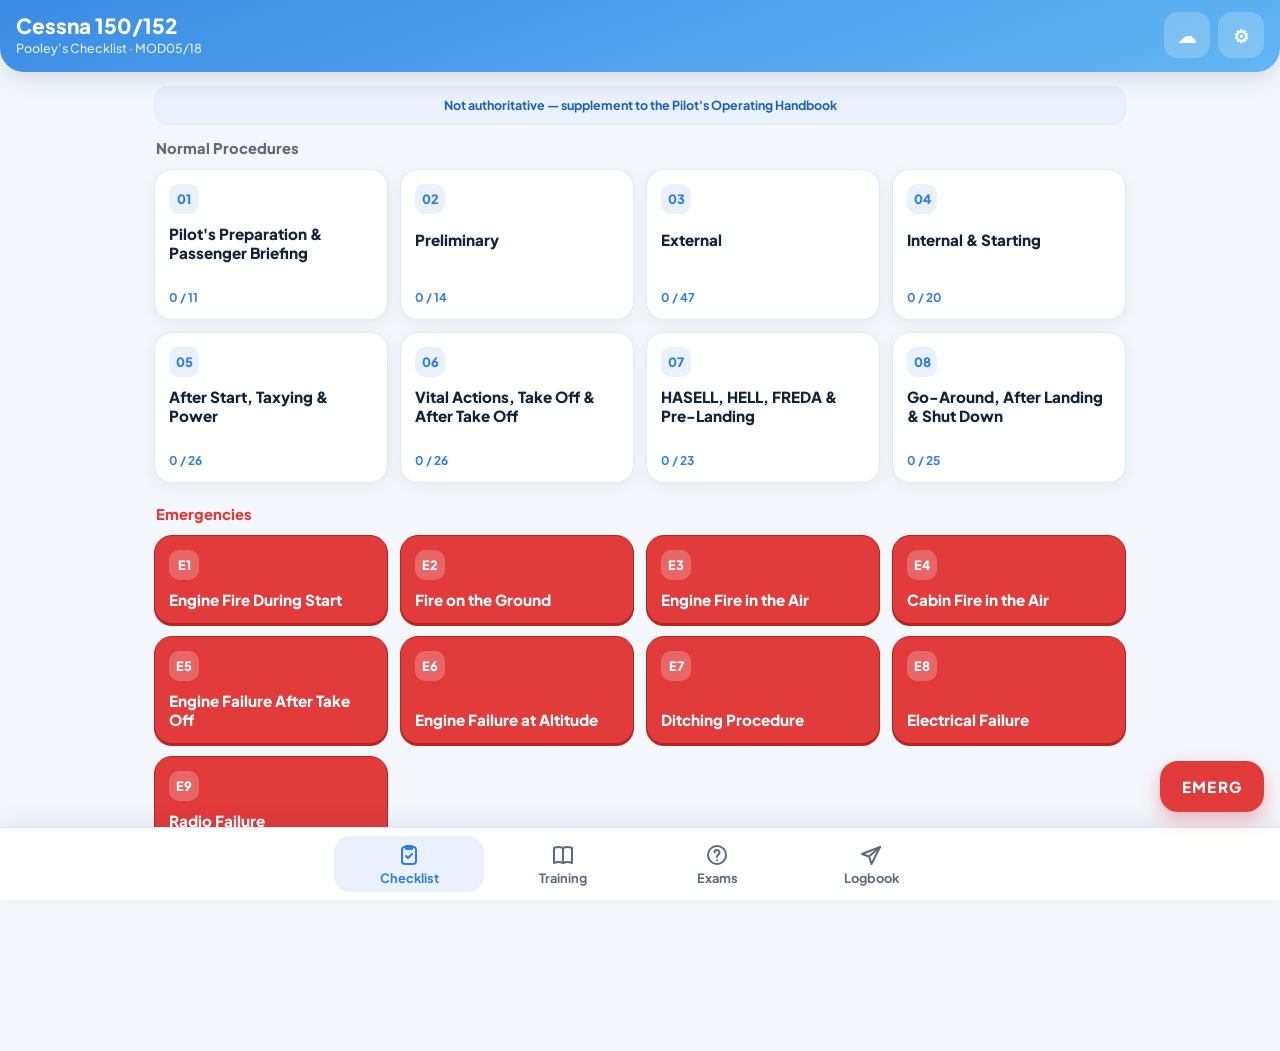
==== commit 86afb39a: "Blue Sky theme: bundled Plus Jakarta Sans, bottom tab bar, road-to-PPL card and dials, daily goal an" ====
--- a/app/src/main/assets/index.html
+++ b/app/src/main/assets/index.html
@@ -3,7 +3,7 @@
 <head>
 <meta charset="UTF-8">
 <meta name="viewport" content="width=device-width, initial-scale=1.0, maximum-scale=1.0, user-scalable=no, viewport-fit=cover">
-<meta name="theme-color" content="#0e3a5c">
+<meta name="theme-color" content="#3a8ce4">
 <title>PPL Kneeboard</title>
 <style>
   /* ===== Text size ===== */
@@ -552,6 +552,208 @@
   #studyView .card.confirm h3{font-size:1.05rem;margin-bottom:6px;}
   #studyView .card.confirm p{font-size:.92rem;line-height:1.5;margin-bottom:10px;}
   #studyView .topic > .card + .bigbtn{margin-bottom:14px;}
+
+  @font-face{font-family:"Jakarta";font-weight:500;font-style:normal;font-display:swap;src:url([data-uri]) format("woff2");}
+  @font-face{font-family:"Jakarta";font-weight:700;font-style:normal;font-display:swap;src:url([data-uri]) format("woff2");}
+  @font-face{font-family:"Jakarta";font-weight:800;font-style:normal;font-display:swap;src:url([data-uri]) format("woff2");}
+
+  /* =====================================================================
+     Blue Sky theme. Loaded last, so it restyles the checklist and study
+     screens through the shared tokens. Sunlight mode stays stark black on
+     white; only Day and Night get the soft sky look.
+     ===================================================================== */
+  body{
+    --ink:#10243e; --muted:#5b6b80; --faint:#a9b8ca;
+    --paper:#f4f8fd; --card:#ffffff; --edge:#e1eaf5; --track:#e3edf8;
+    --accent:#2f7de1; --accent-dark:#1d5fb8; --accent-tint:#e8f1fc; --on-accent:#ffffff;
+    --tick:#1f9e55; --tick-tint:#e5f7ec;
+    --emerg:#e23b3b; --emerg-dark:#b82424; --emerg-tint:#fdeceb;
+    --bar:#2f7de1; --bw:1px;
+    --sky1:#3a8ce4; --sky2:#62b6f2; --streak:#f08a24;
+    --shadow:0 4px 14px rgba(16,36,62,.07); --lift:0 8px 22px rgba(16,36,62,.12);
+    --r:18px;
+    background:var(--paper);
+  }
+  body[data-mode="night"]{
+    --ink:#dfe8f3; --muted:#93a5bb; --faint:#3a4f6a;
+    --paper:#0b1524; --card:#132239; --edge:#20344f; --track:#1b2c44;
+    --accent:#5aa9f5; --accent-dark:#8cc4f5; --accent-tint:#132b47; --on-accent:#06121d;
+    --tick:#3fc27a; --tick-tint:#10291d;
+    --emerg:#e5534b; --emerg-dark:#8f1d1c; --emerg-tint:#2c1416;
+    --bar:#0f2a4d; --sky1:#0f2a4d; --sky2:#173d6b; --streak:#f5a04a;
+    --shadow:0 4px 14px rgba(0,0,0,.25); --lift:0 8px 22px rgba(0,0,0,.35);
+    background:var(--paper);
+  }
+  body[data-mode="sun"]{
+    --sky1:#000; --sky2:#000; --streak:#000; --shadow:none; --lift:none; --r:14px;
+  }
+
+  body, button, input, select, textarea{font-family:"Jakarta","Plus Jakarta Sans",-apple-system,"Segoe UI",Roboto,Helvetica,Arial,sans-serif;}
+  body{padding-bottom:calc(170px + env(safe-area-inset-bottom));}
+
+  /* ---------- header: a band of sky ---------- */
+  header{
+    background:linear-gradient(160deg,var(--sky1),var(--sky2));
+    border-radius:0 0 24px 24px;box-shadow:var(--lift);
+    padding:calc(12px + env(safe-area-inset-top)) 16px 14px;
+  }
+  body[data-mode="sun"] header{background:#000;border-radius:0;}
+  .title{text-transform:none;letter-spacing:0;font-size:1.3rem;font-weight:800;}
+  .title small{text-transform:none;letter-spacing:0;font-size:.78rem;font-weight:500;opacity:.85;margin-top:3px;}
+  .hbtn{background:rgba(255,255,255,.2);border:0;border-radius:14px;}
+  body[data-mode="sun"] .hbtn{border:2px solid #fff;background:#000;}
+  .hprog{height:8px;border-radius:99px;background:rgba(255,255,255,.25);}
+  .hprog i{border-radius:99px;background:#fff;}
+
+  /* ---------- bottom tab bar (top-level screens) ---------- */
+  header.top #secTabs{
+    position:fixed;left:0;right:0;bottom:0;z-index:25;max-width:none;margin:0;gap:4px;
+    padding:8px max(10px, env(safe-area-inset-left)) calc(8px + env(safe-area-inset-bottom)) max(10px, env(safe-area-inset-right));
+    background:var(--card);border-top:1px solid var(--edge);box-shadow:0 -6px 20px rgba(16,36,62,.08);
+    justify-content:center;
+  }
+  #secTabs button{
+    flex:1;max-width:150px;min-height:56px;border:0;border-radius:16px;background:transparent;color:var(--muted);
+    display:flex;flex-direction:column;align-items:center;justify-content:center;gap:3px;
+    text-transform:none;letter-spacing:0;font-size:.74rem;font-weight:700;padding:0 2px;
+  }
+  #secTabs button svg{width:24px;height:24px;fill:none;stroke:currentColor;stroke-width:2;stroke-linecap:round;stroke-linejoin:round;}
+  #secTabs button.on,
+  body[data-mode="night"] #secTabs button.on{background:var(--accent-tint);color:var(--accent);border:0;}
+  @media (min-width:600px){ #secTabs button{font-size:.8rem;letter-spacing:0;} }
+  body[data-mode="sun"] header.top #secTabs{border-top:2px solid #000;box-shadow:none;}
+  body[data-mode="sun"] #secTabs button{color:#000;}
+  body[data-mode="sun"] #secTabs button.on{background:#000;color:#fff;}
+
+  /* Emergency button and toast sit above the tab bar */
+  #emergFab{border-radius:18px;box-shadow:0 8px 20px rgba(226,59,59,.35);}
+  header.top ~ #emergFab{bottom:calc(88px + env(safe-area-inset-bottom));}
+  #toast{bottom:calc(160px + env(safe-area-inset-bottom));border-radius:14px;}
+  body[data-mode="sun"] #emergFab{box-shadow:none;border:2px solid #000;}
+
+  /* ---------- cards: soft, rounded, lifted ---------- */
+  .pbtn, .ibtn, .stale, .pnote, .resetbtn, .seg button, .bigbtn.ghost, .xbtn,
+  #studyView .card, #studyView .opt, #studyView .req, #studyView .xcard, #studyView .fcard,
+  #studyView .lcard, #studyView .miss, #studyView .expl, #studyView .calcrow{
+    border-radius:var(--r);box-shadow:var(--shadow);
+  }
+  .pbtn:active, .ibtn:active, .bigbtn:active, .cont:active, .resetbtn:active, .ebtn:active, #emergFab:active,
+  #studyView .opt:active:not([disabled]), #studyView .xcard:active, #studyView .fcard:active, #studyView .lcard:active{
+    transform:scale(.98);box-shadow:var(--shadow);
+  }
+  .ibtn.checked, .pbtn.done, #studyView .opt.ok, #studyView .opt.no, #studyView .xcard.flown,
+  .seg button.on, .resetbtn.armed{box-shadow:var(--shadow);}
+  .caveat{border-radius:14px;text-transform:none;letter-spacing:0;font-size:.78rem;font-weight:600;}
+
+  /* section labels: sentence case */
+  .grid-label, .sub, .setlabel, #studyView .zlabel{
+    text-transform:none;letter-spacing:0;font-size:.92rem;font-weight:800;color:var(--muted);
+  }
+  .grid-label.red, .sub.red{color:var(--emerg);}
+
+  /* "continue" and primary buttons */
+  .cont{
+    background:linear-gradient(135deg,var(--accent),#5ec2f2);border-radius:22px;
+    box-shadow:0 10px 24px rgba(47,125,225,.3);padding:18px;
+  }
+  body[data-mode="night"] .cont{background:linear-gradient(135deg,#2a6fc4,#3d93d6);box-shadow:var(--lift);color:#fff;}
+  body[data-mode="sun"] .cont{background:#000;box-shadow:none;}
+  .cont .k{text-transform:none;letter-spacing:0;font-size:.78rem;opacity:.9;}
+  .cont .n{font-size:1.2rem;}
+  .cont .arrow{width:40px;height:40px;border-radius:50%;background:rgba(255,255,255,.22);display:flex;align-items:center;justify-content:center;font-size:1.3rem;}
+  .bigbtn{border-radius:16px;box-shadow:var(--shadow);}
+  .bigbtn:not(.ghost){box-shadow:0 8px 18px rgba(47,125,225,.28);}
+  body[data-mode="night"] .bigbtn:not(.ghost), body[data-mode="sun"] .bigbtn:not(.ghost){box-shadow:none;}
+  .resetbtn{text-transform:none;letter-spacing:0;font-size:.88rem;}
+  .ebtn{border-radius:var(--r);box-shadow:0 6px 16px rgba(226,59,59,.25);}
+  body[data-mode="sun"] .ebtn{box-shadow:none;}
+  .sheet .panel{border-radius:26px 26px 0 0;}
+  body[data-mode="day"] .sheet .panel{background:var(--paper);}
+  .sheet-head{text-transform:none;letter-spacing:0;font-size:1.1rem;}
+  .xbtn{border-radius:14px;}
+  .seg button.on{box-shadow:0 6px 14px rgba(47,125,225,.25);}
+
+  /* checklist phase tiles: numbered badge, tick when done */
+  .pbtn{padding:14px;min-height:7.5rem;}
+  .pbtn .pnum{
+    position:static;order:-1;width:30px;height:30px;border-radius:10px;
+    background:var(--accent-tint);color:var(--accent);font-size:.8rem;
+    display:flex;align-items:center;justify-content:center;
+  }
+  .pbtn .pname{padding-right:0;}
+  .pbtn .pbar{height:8px;border-radius:99px;}
+  .pbtn .pbar i{border-radius:99px;}
+  .pbtn.done .pnum{background:var(--tick);color:#fff;font-size:0;}
+  .pbtn.done .pnum::after{content:"\2713";font-size:.95rem;}
+  .pbtn.red .pnum{background:rgba(255,255,255,.22);color:#fff;}
+  body[data-mode="sun"] .pbtn .pnum{background:#fff;border:2px solid #000;color:#000;}
+  body[data-mode="sun"] .pbtn.done .pnum{background:#006622;border-color:#006622;color:#fff;}
+
+  /* checklist items */
+  .ibtn{padding:15px;}
+  .ibtn .box{border-radius:10px;}
+  .ibtn.next{outline-offset:3px;outline-width:3px;border-radius:var(--r);}
+  .ibtn .mn{border-radius:7px;}
+
+  /* questions */
+  #studyView .opt{padding:15px;}
+  #studyView .opt .l{border:0;background:var(--accent-tint);border-radius:10px;}
+  body[data-mode="sun"] #studyView .opt .l{border:2px solid #000;background:#fff;}
+  #studyView .opt.ok, #studyView .opt.no{border-width:2px;}
+  #studyView .expl{border-width:0;border-left:5px solid var(--edge);}
+  #studyView .expl.good{background:var(--tick-tint);}
+  #studyView .expl.bad{background:var(--emerg-tint);}
+  #studyView .expl .v{text-transform:none;letter-spacing:0;font-size:1rem;}
+  #studyView .qtag{text-transform:none;letter-spacing:0;font-size:.75rem;background:var(--accent-tint);color:var(--accent);padding:5px 11px;}
+  body[data-mode="sun"] #studyView .qtag{background:#000;color:#fff;}
+  #studyView .pill{text-transform:none;letter-spacing:0;font-size:.8rem;}
+
+  /* numbers in the app's own face, lined up */
+  #studyView .wout .o .v, #studyView .rq1 span, #studyView .fside b{font-family:inherit;font-variant-numeric:tabular-nums;font-weight:800;}
+  #studyView .fpill, #studyView .fdate, #studyView .fdet span{text-transform:none;letter-spacing:0;}
+  #studyView .xcard{min-height:96px;}
+  #studyView .xn{display:inline-flex;align-self:flex-start;padding:2px 8px;border-radius:8px;background:var(--accent-tint);color:var(--accent);}
+  #studyView .xcard.flown .xn{background:var(--tick);color:#fff;}
+  body[data-mode="sun"] #studyView .xn{background:#fff;border:1px solid #000;color:#000;}
+  #studyView .lcard{border-left-width:5px;border-left-color:var(--accent);}
+
+  /* ---------- streak / today card (Exams) ---------- */
+  #studyView .today{display:flex;align-items:center;gap:16px;background:var(--card);border:var(--bw) solid var(--edge);border-radius:22px;box-shadow:var(--shadow);padding:16px;margin:0 0 14px;}
+  #studyView .today .tt{flex:1;min-width:0;display:flex;flex-direction:column;gap:3px;}
+  #studyView .today .tk{font-size:.75rem;font-weight:800;color:var(--accent);}
+  #studyView .today .tn{font-size:1.1rem;font-weight:800;}
+  #studyView .today .tx{font-size:.82rem;color:var(--muted);}
+  #studyView .streak{display:inline-flex;align-self:flex-start;align-items:center;gap:5px;margin-top:4px;padding:4px 10px;border-radius:99px;background:color-mix(in srgb,var(--streak) 15%,transparent);color:var(--streak);font-size:.8rem;font-weight:800;}
+  #studyView .streak.zero{background:var(--track);color:var(--muted);}
+  body[data-mode="sun"] #studyView .streak{border:2px solid #000;background:#fff;color:#000;}
+  .ring{flex:0 0 auto;display:block;}
+  .ring .rt{stroke:var(--track);fill:none;}
+  .ring .rv{fill:none;stroke-linecap:round;transform:rotate(-90deg);transform-origin:center;transform-box:fill-box;}
+  .ring text{font-weight:800;fill:var(--ink);font-family:inherit;}
+  body[data-mode="sun"] .ring .rt{stroke:#ccc;}
+
+  /* ---------- logbook: road to the PPL ---------- */
+  #studyView .journey{border-radius:22px;padding:16px 16px 14px;margin:0 0 14px;color:#fff;
+    background:linear-gradient(135deg,var(--accent),#5ec2f2);box-shadow:0 10px 24px rgba(47,125,225,.28);}
+  body[data-mode="night"] #studyView .journey{background:linear-gradient(135deg,#1f5aa6,#2f86c9);box-shadow:var(--lift);}
+  body[data-mode="sun"] #studyView .journey{background:#000;box-shadow:none;}
+  #studyView .journey .jk{font-size:.78rem;font-weight:800;opacity:.9;}
+  #studyView .journey .jh{font-size:1.4rem;font-weight:800;margin:2px 0 6px;font-variant-numeric:tabular-nums;}
+  #studyView .journey svg{display:block;width:100%;height:auto;}
+  #studyView .journey .jl{display:flex;justify-content:space-between;font-size:.74rem;font-weight:700;opacity:.92;margin-top:2px;}
+  #studyView .reqs{grid-template-columns:repeat(2,minmax(0,1fr));gap:8px;}
+  @media (min-width:600px){ #studyView .reqs{grid-template-columns:repeat(4,minmax(0,1fr));} }
+  #studyView .req{display:flex;flex-direction:column;align-items:center;text-align:center;gap:4px;padding:12px 6px;}
+  #studyView .req .rv{stroke:var(--accent);}
+  #studyView .req.done .rv{stroke:var(--tick);}
+  #studyView .req .rb{font-size:.95rem;font-weight:800;font-variant-numeric:tabular-nums;}
+  #studyView .req .rl{font-size:.72rem;color:var(--muted);line-height:1.25;}
+
+  /* tool readouts and diagrams in the app's face */
+  #studyView .wout .o{border-radius:14px;box-shadow:var(--shadow);}
+  #studyView .wout .o.hl{border-color:var(--accent);background:var(--accent-tint);}
+  #studyView .wout .o .k{text-transform:none;letter-spacing:0;}
+  #studyView svg .t, #studyView svg .tb, #studyView svg .big, #studyView svg text{font-family:"Jakarta",-apple-system,"Segoe UI",Roboto,sans-serif;}
 </style>
 </head>
 <body data-mode="day">
@@ -569,7 +771,7 @@
     <button class="hbtn" id="setBtn" aria-label="Settings">&#9881;</button>
   </div>
   <div class="hprog"><i id="hprogBar"></i></div>
-  <nav id="secTabs" aria-label="Sections"><button id="tabCl" type="button">Checklist</button><button id="tabTr" type="button">Training</button><button id="tabEx" type="button">Exams</button><button id="tabLg" type="button">Logbook</button></nav>
+  <nav id="secTabs" aria-label="Sections"><button id="tabCl" type="button"><svg viewBox="0 0 24 24" aria-hidden="true"><rect x="5" y="4" width="14" height="17" rx="3"/><path d="M9 3h6v3H9z"/><path d="M9 13l2 2 4-4"/></svg><span>Checklist</span></button><button id="tabTr" type="button"><svg viewBox="0 0 24 24" aria-hidden="true"><path d="M3 5c3-1.3 6-1.3 9 0v15c-3-1.3-6-1.3-9 0z"/><path d="M21 5c-3-1.3-6-1.3-9 0v15c3-1.3 6-1.3 9 0z"/></svg><span>Training</span></button><button id="tabEx" type="button"><svg viewBox="0 0 24 24" aria-hidden="true"><circle cx="12" cy="12" r="9"/><path d="M9.5 9.5a2.5 2.5 0 1 1 3.5 2.3c-.6.3-1 .8-1 1.5V14"/><path d="M12 17.2v.1"/></svg><span>Exams</span></button><button id="tabLg" type="button"><svg viewBox="0 0 24 24" aria-hidden="true"><path d="M21 4L3 11l7 2.5L12.5 21z"/><path d="M10 13.5L21 4"/></svg><span>Logbook</span></button></nav>
 </header>
 
 <main>
@@ -1513,6 +1715,562 @@
   topics:TOPICS });
 
 
+// 020 Aircraft General Knowledge
+(() => {
+const pitotStatic = `<figure class="fig wide"><svg viewBox="0 0 440 210" role="img" aria-label="Pitot-static system: pitot feeds only the airspeed indicator; static feeds the airspeed indicator, altimeter and VSI">
+<rect class="fb" x="1" y="1" width="438" height="208" rx="6"/>
+<rect x="20" y="40" width="70" height="26" rx="4" class="f-tint ln"/><text class="tb" x="55" y="58" text-anchor="middle">PITOT</text>
+<rect x="20" y="140" width="70" height="26" rx="4" class="f-mag ln"/><text class="tb" x="55" y="158" text-anchor="middle">STATIC</text>
+${[["ASI",120],["ALT",230],["VSI",340]].map(([n,x]) => `<circle cx="${x+30}" cy="100" r="32" class="f-card ln"/><text class="tb" x="${x+30}" y="105" text-anchor="middle">${n}</text>`).join("")}
+<path d="M90,53 L150,53 L150,68" class="ln pa" style="stroke-width:3"/>
+<path d="M90,153 L400,153 M150,153 L150,132 M260,153 L260,132 M370,153 L370,132" class="ln pb" style="stroke-width:3"/>
+<text class="tm" x="160" y="30">pitot pressure (ram air)</text><text class="tm" x="160" y="190">static pressure (outside air pressure)</text>
+</svg><figcaption>The ASI compares pitot and static pressure. The altimeter and VSI use static pressure only.</figcaption></figure>`;
+
+const fourStroke = `<div class="sq">
+<div class="tile"><div class="big">1</div><div class="d"><b>Induction</b>: piston down, inlet valve open, mixture drawn in</div></div>
+<div class="tile"><div class="big">2</div><div class="d"><b>Compression</b>: piston up, both valves closed</div></div>
+<div class="tile"><div class="big">3</div><div class="d"><b>Power</b>: spark ignites, burning gas drives the piston down</div></div>
+<div class="tile"><div class="big">4</div><div class="d"><b>Exhaust</b>: piston up, exhaust valve open, gases pushed out</div></div>
+</div>`;
+
+const T = [];
+T.push({ id:"airframe", ref:"020 · 1", title:"Airframe, controls and landing gear",
+blurb:"How the structure carries loads, the control runs, undercarriage, brakes and tyres, and the structural limits.",
+learn:()=>`
+<h3>Structure</h3>
+<ul>
+<li><b>Monocoque</b>: the skin carries the loads, like an egg shell. <b>Semi-monocoque</b>, used on most light aircraft, adds frames, stringers and longerons so skin and framework share the load.</li>
+<li>The wing's main <b>spar</b> carries the bending load; ribs give the aerofoil shape; the skin takes torsion.</li>
+<li>Flying controls are usually moved by cables, pulleys and push-pull rods. Check for full and free movement in the correct sense before every flight.</li>
+</ul>
+<h3>Landing gear, brakes and tyres</h3>
+<ul>
+<li>Most trainers have a <b>tricycle</b> undercarriage: a nosewheel plus two mainwheels. It is directionally stable on the ground and gives good visibility on take-off and landing.</li>
+<li>Nose legs often have an <b>oleo</b> (oil and air) strut to absorb shocks, and a shimmy damper to stop the nosewheel oscillating.</li>
+<li>Brakes are normally <b>hydraulic disc</b> brakes on the mainwheels, operated by toe pedals. Check for leaks, pad wear and disc condition.</li>
+<li>Tyres: check inflation, cuts, wear and <b>creep marks</b>. These are painted marks on the tyre and wheel; if they no longer line up, the tyre has slipped on the rim and the inner tube valve may be at risk.</li>
+</ul>
+<h3>Structural limits</h3>
+<div class="tbl"><table>
+<tr><th>Category</th><th>Limit load factors</th><th>Typical use</th></tr>
+<tr><td>Normal</td><td>+3.8 g to −1.52 g</td><td>Normal flying, no aerobatics</td></tr>
+<tr><td>Utility</td><td>+4.4 g to −1.76 g</td><td>Limited manoeuvres such as spins, if approved</td></tr>
+<tr><td>Aerobatic</td><td>+6.0 g to −3.0 g</td><td>Aerobatics</td></tr>
+</table></div>
+<p>The <b>limit load</b> is the most the structure should ever see in service. The <b>ultimate load</b> is 1.5 times that; beyond the limit load, permanent damage is possible.</p>
+<div class="box trap"><b>Common trap</b>Creep marks show the tyre slipping on the wheel, not tread wear.</div>`,
+qs:[
+{q:"What is a semi-monocoque structure?",o:["One where the skin and an internal framework of frames and stringers share the loads","One where the skin carries no load at all","One where the skin alone carries all the loads","A structure made entirely of steel tube"],e:"Semi-monocoque combines a load-bearing skin with frames, stringers and longerons. Pure monocoque relies on the skin alone; a tube frame with fabric covering uses the framework alone."},
+{q:"Which part of the wing carries most of the bending load?",o:["The main spar","The ribs","The leading edge","The wing tip"],e:"The spar runs along the span and resists bending. Ribs keep the aerofoil shape."},
+{q:"What do creep marks on a tyre and wheel show?",o:["Whether the tyre has slipped round on the wheel rim","How much tread is left","The correct inflation pressure","The date the tyre was fitted"],e:"If the marks are out of line, the tyre has moved on the rim, which can tear the valve from an inner tube."},
+{q:"What is the purpose of a shimmy damper on the nosewheel?",o:["To stop the nosewheel oscillating from side to side","To absorb landing shocks","To steer the aircraft","To lock the nosewheel straight in flight"],e:"Shimmy is a rapid side-to-side oscillation of the nosewheel. The damper stops it. Shock absorption is the oleo's job."},
+{q:"What are the limit load factors for an aircraft in the Normal category?",o:["+3.8 g to −1.52 g","+4.4 g to −1.76 g","+6.0 g to −3.0 g","+2.0 g to −1.0 g"],e:"Normal +3.8/−1.52, Utility +4.4/−1.76, Aerobatic +6.0/−3.0."},
+{q:"How does ultimate load relate to limit load?",o:["Ultimate load is 1.5 times the limit load","They are the same","Ultimate load is half the limit load","Ultimate load is twice the limit load"],e:"Structures are designed with a 1.5 safety factor. Between limit and ultimate load, permanent deformation is possible; beyond ultimate, failure."},
+{q:"How are the brakes on a typical light training aircraft operated?",o:["Hydraulically, by toe pedals on the rudder pedals","Mechanically, by the control column","Electrically, from a switch","By the flap lever"],e:"Most trainers have hydraulic disc brakes on the mainwheels, worked by pressing the top of the rudder pedals."},
+{q:"An oleo strut absorbs landing shocks using:",o:["Oil and compressed air or nitrogen","Springs only","Rubber blocks only","The tyre pressure alone"],e:"An oleo-pneumatic strut uses compressed gas as a spring and oil forced through an orifice to damp the motion."},
+{type:"match", q:"Match each part to its main job.", pairs:[["Spar","Carries the wing's bending load"],["Ribs","Give the wing its aerofoil shape"],["Oleo strut","Absorbs landing shocks"],["Shimmy damper","Stops the nosewheel oscillating"]],
+  e:"Knowing what each part does tells you what to look for on the walk-round."},
+{q:"Why is a tricycle undercarriage easier to handle on the ground than a tailwheel?",o:["The CG is ahead of the mainwheels, so it tends to run straight","It has bigger brakes","It always has nosewheel steering linked to the ailerons","It makes the aircraft lighter"],e:"With the CG ahead of the mainwheels, a swing tends to correct itself. A tailwheel aircraft's CG is behind the mainwheels, so a swing tends to grow (a ground loop)."},
+{q:"During your pre-flight check you find the control column moves the ailerons the wrong way. What should you do?",o:["Do not fly; report it as a serious defect","Fly carefully and use the rudder for roll","Ask a passenger to help hold the controls","Note it in the tech log after the flight"],e:"Crossed control cables have caused fatal accidents after maintenance. Always check controls for full, free and correct movement, and never fly with a fault."},
+{q:"What does a red line on a structural or engine instrument normally mean?",o:["A limit that must never be exceeded","The normal operating range","A caution range for smooth air only","The minimum value for starting"],e:"Red lines mark maximum (or minimum) limits; green arcs normal ranges; yellow arcs caution ranges."}
+]});
+
+T.push({ id:"engine", ref:"020 · 2", title:"The piston engine",
+blurb:"The four-stroke cycle, magnetos and ignition, oil, temperatures, detonation and the fixed-pitch propeller.",
+learn:()=>`
+<h3>The four-stroke cycle</h3>
+${fourStroke}
+<p>Light aircraft engines are usually <b>horizontally opposed</b> and <b>air-cooled</b>. Each cylinder fires once every two turns of the crankshaft.</p>
+<h3>Ignition: magnetos</h3>
+<ul>
+<li>Two independent <b>magnetos</b>, each firing one of two spark plugs in every cylinder. Two plugs give a better burn and a back-up if one system fails.</li>
+<li>Magnetos make their own electricity from engine rotation. The engine keeps running with the master switch off or a flat battery.</li>
+<li>The <b>mag check</b> at the power check compares the RPM drop on each magneto with the limits in the POH. Your checklist gives a maximum drop of 125 RPM and a maximum difference of 50 RPM.</li>
+<li>Switching a magneto off <b>earths</b> it through the P-lead. If a P-lead is broken, that magneto stays <b>live</b> with the switch off, and the propeller is dangerous to touch. The <b>dead cut check</b> before shutdown confirms both earth properly.</li>
+</ul>
+<h3>Oil and temperatures</h3>
+<ul>
+<li>Oil lubricates, cools, seals and cleans. Oil pressure should rise within about 30 seconds of starting; if not, shut down.</li>
+<li>Low oil pressure with high oil temperature points to an engine problem; land as soon as possible.</li>
+<li>Long climbs at low airspeed and full power raise cylinder head temperatures; a cruise-climb at a higher speed helps cooling.</li>
+</ul>
+<h3>Detonation and pre-ignition</h3>
+<ul>
+<li><b>Detonation</b>: the mixture explodes violently instead of burning smoothly, from too low a fuel grade, too lean a mixture or high temperatures. It can damage pistons quickly.</li>
+<li><b>Pre-ignition</b>: the mixture ignites before the spark, from a hot spot such as carbon deposits.</li>
+</ul>
+<h3>Fixed-pitch propeller</h3>
+<p>With a fixed-pitch propeller, the tachometer (RPM) is the power indicator. RPM rises with airspeed in a dive and falls in a climb at the same throttle setting.</p>`,
+qs:[
+{type:"order", q:"Put the four strokes of the cycle in order.", items:["Induction","Compression","Power","Exhaust"], e:"Suck, squeeze, bang, blow. Each cylinder completes the cycle every two crankshaft revolutions."},
+{q:"Why does a piston aero engine have two magnetos?",o:["For redundancy and a more complete burn, with two plugs per cylinder","To start the engine faster","To charge the battery","So one can run while the other cools"],e:"Dual ignition is safer (one can fail) and burns the mixture more efficiently from two flame fronts."},
+{q:"The master switch is turned off in flight. What happens to the engine?",o:["It keeps running, because the magnetos are self-powered","It stops at once","It runs rough on one magneto","It stops when the battery runs flat"],e:"Magnetos generate their own current. Electrical instruments and radios would stop, but the engine would not."},
+{q:"What is the danger of a broken magneto P-lead?",o:["The magneto stays live with the ignition off, so the propeller could start the engine if moved","The engine will not start","The battery will discharge","The oil pressure will drop"],e:"The P-lead earths the magneto when switched off. Broken, it can't, so always treat a propeller as live."},
+{q:"What is the purpose of the dead cut check?",o:["To confirm both magnetos switch off properly before shutdown","To test the starter motor","To check the fuel selector","To check the alternator output"],e:"Briefly switching the magnetos off at idle should make the engine falter. If it doesn't, a magneto isn't earthing."},
+{type:"calc", gen:() => { const rpm = rnd(1700, 1700), l = rnd(60, 125, 5), r = l + rnd(10, 70, 5);
+  return { q:`At the power check (your checklist limits: maximum drop 125 RPM, maximum difference 50 RPM), RPM is ${rpm}. Left magneto gives ${rpm - l} RPM, right gives ${rpm - r} RPM. What is the difference between the two drops?`, a:r - l, tol:0, unit:" RPM",
+    steps:[`Left drop = ${rpm} − ${rpm - l} = ${l}`, `Right drop = ${rpm} − ${rpm - r} = ${r}`, `Difference = ${r} − ${l} = ${r - l} RPM`, r > 125 || r - l > 50 ? "Outside your checklist limits: don't fly." : "Within your checklist limits."] }; },
+  e:"Check both the size of each drop and the difference between them against the limits in your checklist and POH."},
+{q:"Oil pressure has not risen within 30 seconds of starting. What should you do?",o:["Shut the engine down","Increase RPM to raise the pressure","Wait another five minutes","Take off; it will rise in flight"],e:"No oil pressure means no lubrication. Shut down at once to avoid engine damage. Your checklist says the same."},
+{q:"Which of these is NOT a function of engine oil?",o:["Providing the fuel for combustion","Lubricating","Cooling","Sealing and cleaning"],e:"Oil lubricates, cools, seals and cleans. It is not part of the combustion process."},
+{q:"What is detonation?",o:["Explosive, uncontrolled burning of the mixture after the spark","Ignition from a hot spot before the spark","A magneto failure","Fuel freezing in the carburettor"],e:"Detonation is a violent explosion instead of a smooth burn. Causes include low-grade fuel, too lean a mixture and high temperatures."},
+{q:"What is pre-ignition?",o:["The mixture igniting before the spark, from a hot spot","The mixture exploding after the spark","Starting the engine with the primer","Ignition with both magnetos off"],e:"Pre-ignition comes from glowing deposits or overheated parts. Detonation happens after normal ignition."},
+{q:"In an aircraft with a fixed-pitch propeller, which instrument shows engine power?",o:["The tachometer (RPM)","The manifold pressure gauge","The oil pressure gauge","The ammeter"],e:"With fixed pitch, RPM is the power indication. Constant-speed propellers use manifold pressure as well."},
+{q:"With the throttle fixed, what happens to RPM as a fixed-pitch propeller aircraft enters a dive?",o:["It rises","It falls","It stays the same","It drops to idle"],e:"Higher airspeed unloads the propeller, so it turns faster. Watch you don't exceed the RPM red line."}
+]});
+
+T.push({ id:"fuel", ref:"020 · 3", title:"Fuel systems and carburation",
+blurb:"Fuel grades and colours, gravity-fed systems, drains and vents, the carburettor, mixture and carb icing.",
+learn:()=>`
+<h3>Fuel grades</h3>
+<div class="tbl"><table>
+<tr><th>Fuel</th><th>Colour</th><th>Notes</th></tr>
+<tr><td>AVGAS 100LL</td><td>Blue</td><td>Standard aviation gasoline for most piston engines</td></tr>
+<tr><td>Jet A-1</td><td>Clear to straw</td><td>Kerosene for turbines and some diesel engines. In a petrol engine it causes detonation and engine failure</td></tr>
+<tr><td>Mogas / UL91</td><td>Varies</td><td>Only where the engine and airframe are approved for it</td></tr>
+</table></div>
+<p>Jet A-1 nozzles are usually wider than avgas nozzles so they don't fit an avgas filler, but don't rely on that: check the grade every time.</p>
+<h3>The fuel system</h3>
+<ul>
+<li>High-wing aircraft like the Cessna 150 usually feed fuel by <b>gravity</b> from the wing tanks; low-wing aircraft need fuel pumps.</li>
+<li>Tank <b>vents</b> let air in as fuel is used. A blocked vent can starve the engine.</li>
+<li><b>Water</b> is heavier than fuel and collects at the lowest points. Drain samples from every drain point before flight and check for water and debris.</li>
+<li><b>Unusable fuel</b> is the amount the system can't deliver; it doesn't count towards endurance.</li>
+</ul>
+<h3>The carburettor and mixture</h3>
+<ul>
+<li>In a float carburettor, air speeds up through a <b>venturi</b>; the drop in pressure draws fuel from the float chamber. The throttle valve (butterfly) controls how much mixture reaches the cylinders.</li>
+<li>As you climb, air density falls but the fuel flow doesn't, so the mixture becomes too <b>rich</b>. Leaning with the mixture control restores the right ratio.</li>
+<li>Full rich for take-off at low aerodromes; lean as the POH directs in the cruise. <b>Idle cut-off</b> stops the engine by shutting off the fuel.</li>
+</ul>
+<h3>Carburettor icing</h3>
+<p>Fuel evaporation and the pressure drop in the venturi cool the air, so ice can form well above 0 °C in humid air. Carb heat takes hot, <b>unfiltered</b> air from around the exhaust; use it as the checklist directs, and not on the ground in dusty conditions. Fuel-injected engines don't suffer carburettor icing.</p>`,
+qs:[
+{q:"What colour is AVGAS 100LL?",o:["Blue","Green","Red","Clear to straw"],e:"100LL is dyed blue. Jet A-1 is clear to straw coloured."},
+{q:"What would happen if Jet A-1 were put into a piston engine designed for avgas?",o:["Detonation and probable engine failure","It would run normally","It would only cause rough idling","It would improve performance"],e:"Kerosene doesn't burn properly in a spark-ignition engine. Misfuelling has caused fatal accidents; always confirm the grade."},
+{q:"Why do you drain a fuel sample before flight?",o:["To check for water and contamination, which collect at the lowest point","To check the fuel quantity","To cool the fuel","To release vapour from the tank"],e:"Water is heavier than fuel and settles at the drains. Take samples from all drain points until they are clean."},
+{q:"How is fuel usually fed to the engine in a high-wing trainer such as the Cessna 150?",o:["By gravity from the wing tanks","By an electric pump only","By the oil pump","By pressure from the propeller"],e:"The tanks sit above the engine, so gravity feeds the carburettor."},
+{q:"What could a blocked fuel tank vent cause?",o:["Fuel starvation as a vacuum builds in the tank","Overfilling","Carburettor icing","Oil leaks"],e:"As fuel leaves the tank, air must replace it. A blocked vent stops this and the flow can stop."},
+{q:"As you climb without leaning, the mixture becomes:",o:["Too rich","Too lean","Unchanged","Weak at low level only"],e:"Air density falls with height while fuel flow is unchanged, so the fuel/air ratio rises: too rich."},
+{q:"What does the idle cut-off position of the mixture control do?",o:["Shuts off fuel to stop the engine","Gives the richest mixture","Turns off the magnetos","Opens the carburettor heat"],e:"Shutting down with idle cut-off stops the engine by fuel starvation, leaving no fuel in the cylinders to fire unexpectedly."},
+{q:"Why is carb heat air unfiltered, and when should you avoid using it on the ground?",o:["It is taken from around the exhaust, so avoid it on dusty or gravel surfaces","It is filtered, so it can be used anywhere","It is only used for starting","It comes from the cabin"],e:"Unfiltered hot air bypasses the air filter. Using it on the ground can draw in dust and grit."},
+{q:"How does a float carburettor draw fuel in?",o:["Air speeds up through a venturi; the lower pressure draws fuel from the float chamber","The fuel pump sprays it directly into the cylinders","The magnetos pull it in electrically","Gravity alone pours it into the cylinders"],e:"The venturi effect is the same Bernoulli principle as lift."},
+{q:"Which engine type does not suffer from carburettor icing?",o:["A fuel-injected engine","A float-carburettor engine at low power","Any engine on a humid day","A carburetted engine in cruise"],e:"Fuel injection has no venturi or evaporation in the induction air path, so no carburettor ice. Intake icing from snow or freezing rain is still possible."},
+{type:"match", q:"Match each fuel to its usual appearance.", pairs:[["AVGAS 100LL","Blue"],["Jet A-1","Clear to straw"],["Water in a sample","Bubbles or a separate layer at the bottom"]],
+  e:"A clear sample from an avgas tank is suspicious: it may be water or the wrong fuel."},
+{q:"What is unusable fuel?",o:["Fuel the system cannot deliver to the engine, which must not be counted in your endurance","Fuel that has been contaminated","Fuel in the carburettor","The reserve fuel"],e:"The POH gives total and usable capacity. Plan only with usable fuel."}
+]});
+
+T.push({ id:"electrics", ref:"020 · 4", title:"The electrical system",
+blurb:"Battery, alternator, master switch, ammeter, circuit breakers and what still works when the electrics fail.",
+learn:()=>`
+<ul>
+<li>Light aircraft use a <b>DC</b> system, usually 14 V or 28 V.</li>
+<li>The <b>battery</b> starts the engine and is a back-up supply if the alternator fails.</li>
+<li>The engine-driven <b>alternator</b> powers the system in flight and recharges the battery. Most alternators need some battery power to start producing current.</li>
+<li>The <b>master switch</b> connects the battery and alternator to the system; some aircraft have a split switch for each.</li>
+<li><b>Circuit breakers</b> and fuses protect each circuit from overload. Reset a popped breaker once only, after a short pause; if it pops again, leave it out.</li>
+<li>The <b>ammeter</b> shows whether the battery is charging (positive) or discharging (negative). A load meter instead shows the alternator's output.</li>
+</ul>
+<h3>Alternator failure</h3>
+<p>Signs: low-voltage warning light, ammeter showing discharge. Shed all non-essential loads to stretch the battery, follow the checklist (your electrical failure drill: shed loads, check and reset, master off for 3 seconds then on), and land as soon as practical. The battery will only last a limited time.</p>
+<h3>What still works?</h3>
+<div class="tbl"><table>
+<tr><th>Keeps working with total electrical failure</th><th>Stops</th></tr>
+<tr><td>Engine (magnetos), ASI, altimeter, VSI, compass, vacuum-driven gyros (AI and DI on many trainers)</td><td>Radios, transponder, electric turn coordinator, fuel gauges (on many aircraft), lights, electric flaps, stall warner if electric</td></tr>
+</table></div>
+<div class="box trap"><b>Common trap</b>An electrical failure does not stop the engine. A vacuum pump failure does not stop the electrics. Know which instruments run from which source in your aircraft.</div>`,
+qs:[
+{q:"What is the main job of the alternator in flight?",o:["To supply the electrical system and recharge the battery","To fire the spark plugs","To drive the vacuum pump","To start the engine"],e:"The alternator is engine driven and powers everything electrical in flight. The magnetos look after ignition separately."},
+{q:"The ammeter shows a steady discharge in flight. What is most likely?",o:["The alternator has failed and the battery is supplying the system","The battery is overcharging","The magnetos have failed","Everything is normal"],e:"A discharge means the battery is being drained. Shed loads and follow the electrical failure checklist."},
+{q:"A circuit breaker pops in flight. What is the usual advice?",o:["Wait a moment, reset it once; if it pops again, leave it out","Hold it in so the circuit keeps working","Reset it repeatedly until it stays in","Never reset it in flight"],e:"A breaker that trips again shows a real fault. Forcing it in can start an electrical fire. Your radio failure drill says 'reset only once'."},
+{q:"With a total electrical failure, which instrument would normally keep working?",o:["The airspeed indicator","The transponder","The radio","The electric turn coordinator"],e:"The pitot-static instruments (ASI, altimeter, VSI) and the compass need no electricity."},
+{q:"After an alternator failure, why shed non-essential electrical loads?",o:["To make the battery last as long as possible","To stop the engine overheating","To reset the magnetos","To charge the battery"],e:"The battery has limited capacity. Reducing loads buys time for the essential radio and transponder."},
+{q:"What does the master switch do?",o:["Connects the battery and alternator to the aircraft's electrical system","Switches the magnetos on and off","Turns on the fuel pump only","Controls the radio volume"],e:"The master is the electrical system's main switch. The magneto switch is separate."},
+{q:"Which statement about magnetos and the electrical system is correct?",o:["The magnetos are independent of the battery and alternator","The magnetos are powered by the battery","The magnetos are powered by the alternator","The magnetos stop if the master switch is off"],e:"That's why the engine keeps running after an electrical failure."},
+{type:"order", q:"Put the actions from your checklist's electrical failure drill in order.", items:["Shed all non-essential electrical load","Check field/output and reset circuit breakers","Check ammeter/voltage and warning light","Master switch off for 3 seconds, then on"],
+  e:"If output returns, keep to essential services only and land or divert as soon as practicable, as your checklist says."},
+{q:"Why might the fuel gauges become unreliable after a total electrical failure?",o:["On many aircraft the fuel gauges are electrically powered","Fuel stops flowing without electricity","The fuel freezes","They are linked to the magnetos"],e:"Know your fuel by time and consumption, not just by the gauges."},
+{q:"What is the usual system voltage in a light aircraft?",o:["14 V or 28 V DC","230 V AC","110 V AC","6 V DC"],e:"Light aircraft use low-voltage DC systems, typically 12/14 V or 24/28 V."},
+{type:"match", q:"Match each component to its job.", pairs:[["Battery","Starts the engine and backs up the supply"],["Alternator","Powers the system in flight and recharges the battery"],["Circuit breaker","Protects a circuit from overload"],["Ammeter","Shows charge or discharge"]],
+  e:"A quick way to diagnose an electrical problem is to ask which of these has failed."}
+]});
+
+T.push({ id:"instruments", ref:"020 · 5", title:"Flight instruments",
+blurb:"The pitot-static instruments and their blockages, ASI markings, the gyro instruments and the magnetic compass.",
+learn:()=>`
+${pitotStatic}
+<h3>Blockages</h3>
+<div class="tbl"><table>
+<tr><th>Blocked</th><th>ASI</th><th>Altimeter</th><th>VSI</th></tr>
+<tr><td>Static (in a climb)</td><td>Under-reads</td><td>Stuck at the level where it blocked</td><td>Reads zero</td></tr>
+<tr><td>Static (in a descent)</td><td>Over-reads</td><td>Stuck</td><td>Reads zero</td></tr>
+<tr><td>Pitot (and its drain)</td><td>Acts like an altimeter: over-reads in a climb, under-reads in a descent</td><td>Normal</td><td>Normal</td></tr>
+</table></div>
+<p>Many aircraft have an <b>alternate static source</b> inside the cabin. Cabin pressure is usually slightly lower than outside, so the ASI and altimeter may read a little high.</p>
+<h3>ASI markings</h3>
+<div class="tbl"><table>
+<tr><th>Marking</th><th>Meaning</th></tr>
+<tr><td>White arc</td><td>Flap operating range: from the stall speed with full flap (Vso) to the maximum flap extended speed (Vfe)</td></tr>
+<tr><td>Green arc</td><td>Normal operating range: from the clean stall speed (Vs1) to the maximum structural cruising speed (Vno)</td></tr>
+<tr><td>Yellow arc</td><td>Caution range, smooth air only: Vno to Vne</td></tr>
+<tr><td>Red line</td><td>Never exceed speed (Vne)</td></tr>
+</table></div>
+<h3>Gyro instruments</h3>
+<ul>
+<li><b>Attitude indicator</b>: shows pitch and bank; on many trainers it is driven by a <b>vacuum</b> pump. Check the suction gauge.</li>
+<li><b>Direction indicator (DI)</b>: has no magnetic sense, and drifts (precesses). Realign it with the compass in steady, level flight, about every 15 minutes.</li>
+<li><b>Turn coordinator</b>: shows rate of roll and turn, often electric. The balance ball is a simple inclinometer: step on the ball to centre it.</li>
+</ul>
+<h3>Magnetic compass errors (northern hemisphere)</h3>
+<ul>
+<li><b>Acceleration errors</b> on easterly or westerly headings: accelerate and it shows a turn towards north; decelerate, towards south (ANDS).</li>
+<li><b>Turning errors</b> when rolling out: undershoot north, overshoot south (UNOS).</li>
+</ul>`,
+qs:[
+{q:"Which instrument uses both pitot and static pressure?",o:["The airspeed indicator","The altimeter","The VSI","The magnetic compass"],e:"The ASI measures the difference between pitot (total) and static pressure: dynamic pressure."},
+{q:"The static source becomes blocked during a climb. What will the altimeter do?",o:["Stay at the reading where the blockage happened","Over-read","Under-read","Read zero"],e:"With the static pressure trapped, the altimeter has nothing new to measure and freezes."},
+{q:"The static source is blocked and the aircraft climbs. What does the ASI do?",o:["Under-reads","Over-reads","Reads correctly","Reads zero"],e:"The trapped static pressure is higher than the real outside pressure, so pitot minus static is too small."},
+{q:"The pitot tube and its drain hole are blocked. How does the ASI behave in a climb?",o:["It over-reads, acting like an altimeter","It under-reads","It reads correctly","It drops to zero"],e:"Pitot pressure is trapped while static pressure falls in the climb, so the difference grows and the ASI shows an increasing speed."},
+{q:"What does the top of the white arc on the ASI show?",o:["The maximum flap extended speed (Vfe)","The never exceed speed","The stall speed with full flap","The maximum structural cruising speed"],e:"The white arc runs from Vso (bottom) to Vfe (top)."},
+{q:"In which range should you fly only in smooth air?",o:["The yellow arc","The green arc","The white arc","Below the white arc"],e:"The yellow arc, from Vno to Vne, is the caution range: only in smooth air, avoiding large control movements."},
+{q:"Why must the DI be realigned with the compass during flight?",o:["Gyroscopic precession makes it drift","It is affected by deviation","It only works on northerly headings","It is powered by the magnetos"],e:"The DI has no magnetic sense. Realign it with the compass in steady, level flight, about every 15 minutes."},
+{q:"On many light trainers, what drives the attitude indicator?",o:["A vacuum pump","The battery directly","The pitot tube","The magnetos"],e:"Many trainers use a vacuum system for the AI and DI and an electric turn coordinator, so one failure doesn't take out all the gyros."},
+{q:"In the northern hemisphere, flying east, you accelerate. What does the magnetic compass show?",o:["A turn towards north","A turn towards south","No change","A turn towards east"],e:"Acceleration errors on east or west headings: Accelerate North, Decelerate South (ANDS)."},
+{q:"When rolling out of a turn onto north using the compass in the northern hemisphere, you should:",o:["Roll out before the compass shows north (undershoot)","Roll out after it passes north (overshoot)","Roll out exactly as it reaches north","Use the compass only on easterly headings"],e:"Undershoot north, overshoot south (UNOS) allows for the compass's turning errors."},
+{q:"The balance ball is out to the right in a turn. What should you do?",o:["Apply right rudder","Apply left rudder","Apply more bank","Reduce power"],e:"'Step on the ball': press the rudder on the side the ball has moved to."},
+{type:"match", q:"Match each ASI marking to its meaning.", pairs:[["White arc","Flap operating range"],["Green arc","Normal operating range"],["Yellow arc","Caution, smooth air only"],["Red line","Never exceed speed"]],
+  e:"Use the actual speeds from your aircraft's POH; the markings are a reminder."},
+{q:"Using the alternate static source in the cabin, what is the usual effect on the instruments?",o:["The ASI and altimeter read slightly high","They read slightly low","No effect at all","The VSI stops working"],e:"Cabin air pressure is usually a little lower than outside, so the instruments read slightly higher. The POH may give a correction."}
+]});
+
+T.push({ id:"airworthiness", ref:"020 · 6", title:"Airworthiness and maintenance",
+blurb:"The certificates and records that keep an aircraft legal to fly, and what a pilot may do themselves.",
+learn:()=>`
+<ul>
+<li><b>Certificate of airworthiness (C of A)</b>: shows the aircraft type meets the airworthiness standard. It stays valid only while the aircraft is maintained and has a current airworthiness review.</li>
+<li><b>Airworthiness review certificate (ARC)</b>: confirms the aircraft's airworthiness has been reviewed. Usually renewed every year.</li>
+<li><b>Certificate of release to service (CRS)</b>: signed after maintenance to release the aircraft back into service.</li>
+<li><b>Technical log</b>: records flying hours, defects and when the next maintenance is due. Check it before every flight.</li>
+<li>Aircraft on a <b>Permit to Fly</b> (for example LAA types) follow a different system with their own conditions.</li>
+</ul>
+<h3>Pilot maintenance</h3>
+<p>A pilot-owner may do certain simple tasks, such as specific inspections or replacing some items, as allowed by the maintenance rules and recorded properly. As a student or club pilot, you report defects and leave maintenance to the maintenance organisation.</p>
+<h3>Defects</h3>
+<p>Write any defect in the tech log. If it affects airworthiness, the aircraft must not fly until it has been put right and released. If in doubt, don't fly.</p>
+<div class="box note"><b>Check</b>The exact documents and intervals depend on how the aircraft is registered and maintained. Ask your school how its aircraft are managed.</div>`,
+qs:[
+{q:"What does a certificate of release to service (CRS) show?",o:["That maintenance has been completed and the aircraft released back into service","That the pilot is fit to fly","That the aircraft is registered","That the insurance is valid"],e:"A CRS is signed by the person or organisation that did the maintenance."},
+{q:"How often is an airworthiness review certificate (ARC) normally renewed?",o:["Every year","Every five years","Every month","Only when the aircraft is sold"],e:"The ARC usually runs for 12 months, after which the aircraft's airworthiness is reviewed again."},
+{q:"Where would you check how many hours remain before the next scheduled maintenance?",o:["The technical log","The pilot's logbook","The POH","The certificate of registration"],e:"The tech log records hours flown, defects and maintenance due."},
+{q:"You notice a cracked exhaust pipe on the walk-round. What should you do?",o:["Record the defect, report it, and don't fly until it has been assessed","Fly and report it afterwards","Tape it up and fly","Ignore it if the engine starts normally"],e:"An exhaust crack can cause carbon monoxide in the cabin or a fire. Defects affecting airworthiness ground the aircraft until fixed."},
+{q:"Which statement about a student pilot doing maintenance is correct?",o:["A student should report defects and leave maintenance to the maintenance organisation","A student may carry out any repair","Students must change the oil before each flight","Maintenance never needs recording"],e:"Pilot-owner maintenance is limited to specific tasks with proper records, and doesn't apply to students flying school aircraft."},
+{type:"match", q:"Match each document to what it shows.", pairs:[["Certificate of registration","Who owns the aircraft and its registration mark"],["Certificate of airworthiness","The type meets the airworthiness standard"],["Airworthiness review certificate","The aircraft's airworthiness has been reviewed recently"],["Technical log","Hours, defects and maintenance due"]],
+  e:"Before flight you're checking that each of these is in date and shows nothing outstanding."},
+{q:"An LAA-type homebuilt aircraft usually flies on:",o:["A Permit to Fly","A full certificate of airworthiness","No paperwork","A temporary licence"],e:"Permit aircraft have their own airworthiness system and operating conditions."},
+{q:"Which of these would make an aircraft unairworthy?",o:["An unrectified defect affecting safety recorded in the tech log","A dirty windscreen that is easily cleaned","The fuel tank being half full","A passenger's luggage on board"],e:"An outstanding airworthiness defect grounds the aircraft until it is rectified and released."},
+{q:"You are about to fly and see that scheduled maintenance is overdue by 2 hours in the tech log. What should you do?",o:["Not fly until the maintenance is done or properly extended","Fly, as 2 hours is small","Fly but reduce power","Reset the hours in the log"],e:"Maintenance limits are legal limits unless a permitted extension is properly recorded."},
+{q:"What is the purpose of the walk-round inspection in relation to airworthiness?",o:["To find obvious defects and confirm the aircraft is fit for the flight","To replace the annual inspection","To certify the aircraft for release","It is optional for short flights"],e:"The pre-flight inspection is the pilot's check. It doesn't replace maintenance, but it catches problems that appear between inspections."},
+{q:"Who is responsible for deciding whether the aircraft is fit for the flight?",o:["The pilot-in-command","The fuel bowser driver","The air traffic controller","The aircraft owner only"],e:"The PIC must be satisfied the aircraft is airworthy before each flight."}
+]});
+
+SUBJECTS.push({ id:"agk", code:"020", name:"Aircraft General Knowledge",
+  blurb:"How the aircraft is built and how its systems work: airframe, engine, fuel and carburation, electrics, flight instruments, and the paperwork that keeps it airworthy.",
+  topics:T });
+})();
+
+
+// 030 Flight Performance and Planning
+(() => {
+// An example aircraft for the calculations: invented figures, not any real type's.
+const EX = { bem:520, bemArm:0.85, seatArm:0.95, fuelArm:1.05, bagArm:1.60, mtom:760 };
+const factorsTable = `<div class="tbl"><table>
+<tr><th>Condition</th><th>Take-off distance factor</th><th>Landing distance factor</th></tr>
+<tr><td>10% more weight</td><td>1.20</td><td>1.10</td></tr>
+<tr><td>Each 1,000 ft of aerodrome elevation</td><td>1.10</td><td>1.05</td></tr>
+<tr><td>Each 10 °C rise in temperature</td><td>1.10</td><td>1.05</td></tr>
+<tr><td>Dry grass (up to 20 cm, firm soil)</td><td>1.20</td><td>1.15</td></tr>
+<tr><td>Wet grass (up to 20 cm, firm soil)</td><td>1.30</td><td>1.35</td></tr>
+<tr><td>Wet paved surface</td><td>—</td><td>1.15</td></tr>
+<tr><td>2% uphill slope (take-off) / 2% downhill slope (landing)</td><td>1.10</td><td>1.10</td></tr>
+<tr><td>Tailwind of 10% of lift-off speed</td><td>1.20</td><td>1.20</td></tr>
+<tr><td>Soft ground or snow</td><td>1.25 or more</td><td>1.25 or more</td></tr>
+<tr><td>Safety factor, if the POH figures are unfactored</td><td>1.33</td><td>1.43</td></tr>
+</table></div>`;
+
+const T = [];
+T.push({ id:"mass", ref:"030 · 1", title:"Mass and balance",
+blurb:"The definitions, moments and centre of gravity, and why both the weight and the CG must be in limits.",
+learn:()=>`
+<h3>Definitions</h3>
+<div class="tbl"><table>
+<tr><th>Term</th><th>Meaning</th></tr>
+<tr><td>Basic empty mass</td><td>The aircraft with unusable fuel, full oil and fixed equipment, from its weight schedule</td></tr>
+<tr><td>Datum</td><td>The reference point from which all arms are measured, set by the manufacturer</td></tr>
+<tr><td>Arm</td><td>Distance of an item from the datum</td></tr>
+<tr><td>Moment</td><td>Mass × arm</td></tr>
+<tr><td>Centre of gravity (CG)</td><td>Total moment ÷ total mass</td></tr>
+<tr><td>Maximum take-off mass</td><td>The most the aircraft may weigh at the start of the take-off</td></tr>
+</table></div>
+<h3>Working out the CG</h3>
+<p>List every item with its mass and arm, multiply to get each moment, add the masses and the moments, then divide. Check that both the total mass and the CG fall within the envelope in the POH.</p>
+<div class="tbl"><table>
+<tr><th>Item</th><th>Mass (kg)</th><th>Arm (m)</th><th>Moment (kg m)</th></tr>
+<tr><td>Basic empty mass</td><td>520</td><td>0.85</td><td>442.0</td></tr>
+<tr><td>Pilot and passenger</td><td>160</td><td>0.95</td><td>152.0</td></tr>
+<tr><td>Fuel 60 L × 0.72</td><td>43</td><td>1.05</td><td>45.2</td></tr>
+<tr><td>Baggage</td><td>10</td><td>1.60</td><td>16.0</td></tr>
+<tr><td><b>Total</b></td><td><b>733</b></td><td></td><td><b>655.2</b></td></tr>
+</table></div>
+<p>CG = 655.2 ÷ 733 = <b>0.894 m</b> aft of the datum. These are made-up example figures; always use your aircraft's own weight schedule and POH.</p>
+<h3>Why it matters</h3>
+<ul>
+<li><b>Overweight</b>: longer take-off run, poorer climb, higher stall speed, structural loads beyond design.</li>
+<li><b>CG forward</b> of the limit: heavy elevator, may not be able to flare or rotate.</li>
+<li><b>CG aft</b> of the limit: unstable in pitch, possibly unrecoverable stall or spin.</li>
+<li>Fuel burn moves the CG during the flight; check it at take-off and at landing.</li>
+</ul>`,
+qs:[
+{q:"How is the centre of gravity calculated?",o:["Total moment divided by total mass","Total mass divided by total moment","Total mass multiplied by total arm","The average of all the arms"],e:"Add up all the moments (mass × arm), add up the masses, then divide moment by mass."},
+{q:"What is a moment in mass and balance?",o:["Mass multiplied by its arm from the datum","The time taken to load the aircraft","The mass of fuel used per hour","The distance between the CG limits"],e:"Moment = mass × arm. Moments add up even though arms don't."},
+{q:"What is the datum?",o:["The reference point from which all arms are measured","The aircraft's centre of gravity","The maximum take-off mass","The forward CG limit"],e:"The manufacturer chooses the datum; it can be anywhere, even ahead of the aircraft's nose."},
+{type:"calc", gen:() => { const p = rnd(130, 190, 5), L = rnd(40, 90, 5), f = Math.round(L * 0.72), b = rnd(0, 20, 5);
+  const m = EX.bem + p + f + b, mo = EX.bem*EX.bemArm + p*EX.seatArm + f*EX.fuelArm + b*EX.bagArm, cg = mo / m;
+  return { q:`Example aircraft: basic empty mass ${EX.bem} kg at ${EX.bemArm} m; front seats ${p} kg at ${EX.seatArm} m; fuel ${L} L (at 0.72 kg/L = ${f} kg) at ${EX.fuelArm} m; baggage ${b} kg at ${EX.bagArm} m. Where is the CG, in metres aft of the datum? (two decimal places)`, a:Math.round(cg*100)/100, tol:0.01, unit:" m",
+    steps:[`Moments: ${EX.bem}×${EX.bemArm} = ${(EX.bem*EX.bemArm).toFixed(1)}; ${p}×${EX.seatArm} = ${(p*EX.seatArm).toFixed(1)}; ${f}×${EX.fuelArm} = ${(f*EX.fuelArm).toFixed(1)}; ${b}×${EX.bagArm} = ${(b*EX.bagArm).toFixed(1)}`,
+      `Total mass = ${m} kg; total moment = ${mo.toFixed(1)} kg m`, `CG = ${mo.toFixed(1)} ÷ ${m} = ${cg.toFixed(3)} m`] }; },
+  e:"Invented example figures. Use your own aircraft's weight schedule for real loading."},
+{type:"calc", gen:() => { const L = rnd(30, 110, 5), kg = L * 0.72;
+  return { q:`Avgas has a specific gravity of 0.72. What is the mass of ${L} litres? (nearest kg)`, a:Math.round(kg), tol:1, unit:" kg",
+    steps:[`Mass = litres × 0.72`, `${L} × 0.72 = ${kg.toFixed(1)} kg`] }; }},
+{type:"calc", gen:() => { const m = rnd(60, 110), a = [0.95, 1.05, 1.6, 2.2][rnd(0, 3)], mo = m * a;
+  return { q:`A ${m} kg item is placed ${a} m aft of the datum. What is its moment? (one decimal place)`, a:Math.round(mo*10)/10, tol:0.1, unit:" kg m",
+    steps:[`Moment = mass × arm = ${m} × ${a} = ${mo.toFixed(1)} kg m`] }; }},
+{q:"What is the main danger of the CG being behind the aft limit?",o:["Reduced stability in pitch and possibly an unrecoverable stall or spin","Heavy elevator forces","A longer take-off run only","Higher fuel consumption only"],e:"An aft CG reduces the tailplane's restoring moment. Beyond the limit, the aircraft may be unstable and recovery may not be possible."},
+{q:"What is the main danger of the CG being ahead of the forward limit?",o:["Not enough elevator authority to rotate or flare","The aircraft becomes unstable in pitch","Lower stall speed","Better climb performance"],e:"A forward CG needs more tail download. Near or beyond the limit, you can run out of elevator at low speed."},
+{q:"Why should the CG be checked for the landing as well as the take-off?",o:["Burning fuel changes both the mass and the CG during the flight","The datum moves in flight","Passengers may move about","It is only required for aerobatics"],e:"If the fuel tanks are away from the CG, using fuel moves it. Some loadings are fine at take-off but out of limits at landing."},
+{q:"Which effect would being over the maximum take-off mass NOT cause?",o:["A lower stall speed","A longer take-off run","A poorer rate of climb","Higher loads on the structure"],e:"More mass raises the stall speed; it also lengthens the take-off and reduces climb."},
+{type:"order", q:"Put the steps of a mass and balance calculation in order.", items:["List each item's mass and arm","Work out each moment (mass × arm)","Add up the masses and the moments","Divide total moment by total mass to find the CG","Check mass and CG against the POH envelope"],
+  e:"Then repeat for the landing, with the fuel you expect to use taken off."},
+{q:"What is included in the basic empty mass?",o:["The aircraft, unusable fuel, full oil and fixed equipment","The aircraft plus a full load of fuel","The aircraft plus the pilot","Only the airframe without the engine"],e:"Basic empty mass comes from the aircraft's weight schedule, which is updated when equipment changes."}
+]});
+
+T.push({ id:"takeoff", ref:"030 · 2", title:"Take-off and landing performance",
+blurb:"Runway distances, what makes them longer, the CAA factors and safety margins, and the effect of wind.",
+learn:()=>`
+<h3>Declared distances</h3>
+<div class="tbl"><table>
+<tr><th>Distance</th><th>Meaning</th></tr>
+<tr><td>TORA</td><td>Take-off run available: the runway length available for the ground run</td></tr>
+<tr><td>TODA</td><td>Take-off distance available: TORA plus any clearway</td></tr>
+<tr><td>ASDA</td><td>Accelerate-stop distance available: TORA plus any stopway</td></tr>
+<tr><td>LDA</td><td>Landing distance available</td></tr>
+</table></div>
+<h3>CAA factors</h3>
+<p>From the CAA's Safety Sense leaflet on aeroplane performance. The factors <b>multiply</b> together.</p>
+${factorsTable}
+<p>Example: book take-off distance 400 m, dry grass (×1.20), 10 °C warmer than the chart (×1.10), safety factor (×1.33): 400 × 1.20 × 1.10 × 1.33 = <b>702 m</b> needed.</p>
+<h3>Wind</h3>
+<p>When using the POH charts, the CAA advises allowing for <b>no more than 50% of the reported headwind</b> component and <b>at least 150% of any tailwind</b> component. Headwind shortens the distances; tailwind lengthens them sharply.</p>
+<div class="box trap"><b>Common trap</b>Don't add the percentages; multiply the factors. 1.20 × 1.30 is 1.56, not 1.50.</div>`,
+qs:[
+{type:"calc", gen:() => { const d = rnd(300, 500, 10); const opts = [["dry grass",1.2],["wet grass",1.3],["a 2% uphill slope",1.1],["an aerodrome 1,000 ft above sea level",1.1],["a temperature 10 °C above the chart figure",1.1],["10% more weight than the chart",1.2]];
+  const a = opts[rnd(0, 5)], b = opts.filter(x => x !== a)[rnd(0, 4)], r = d * a[1] * b[1] * 1.33;
+  return { q:`The POH gives an unfactored take-off distance of ${d} m. Conditions: ${a[0]} and ${b[0]}. Using the CAA factors and the 1.33 safety factor, what distance do you need? (nearest 10 m)`, a:Math.round(r/10)*10, tol:10, unit:" m",
+    steps:[`Factors: ${a[0]} ×${a[1]}, ${b[0]} ×${b[1]}, safety ×1.33`, `${d} × ${a[1]} × ${b[1]} × 1.33 = ${r.toFixed(0)} m`] }; },
+  e:"Factors multiply. Compare the answer with the take-off distance available."},
+{type:"calc", gen:() => { const d = rnd(350, 480, 10), wet = rnd(0, 1), f = wet ? 1.35 : 1.15, r = d * f * 1.43;
+  return { q:`The POH gives an unfactored landing distance of ${d} m. You are landing on ${wet ? "wet" : "dry"} grass. Using the CAA factors and the 1.43 safety factor, what landing distance do you need? (nearest 10 m)`, a:Math.round(r/10)*10, tol:10, unit:" m",
+    steps:[`${wet ? "Wet" : "Dry"} grass landing factor ×${f}; safety factor ×1.43`, `${d} × ${f} × 1.43 = ${r.toFixed(0)} m`] }; }},
+{q:"How should the CAA performance factors be combined?",o:["Multiplied together","Added together","Only the largest one used","Averaged"],e:"The Safety Sense leaflet is explicit: factors must be multiplied."},
+{q:"What is the CAA's recommended safety factor for take-off distance, if the POH figures are unfactored?",o:["1.33","1.43","1.10","2.00"],e:"1.33 for take-off and 1.43 for landing."},
+{q:"What is the CAA's recommended safety factor for landing distance, if the POH figures are unfactored?",o:["1.43","1.33","1.15","1.50"],e:"Landing has the higher factor, 1.43, because touchdown point and technique vary more."},
+{q:"What factor does dry grass add to the take-off distance?",o:["1.20","1.30","1.10","1.43"],e:"Dry grass up to 20 cm on firm soil: ×1.20 for take-off. Wet grass: ×1.30."},
+{q:"When using the POH wind correction, how much of a reported headwind does the CAA advise you to allow for?",o:["No more than 50%","All of it","150%","None"],e:"Wind varies, so take credit for only half the headwind, and allow for at least 150% of any tailwind."},
+{q:"What is TODA?",o:["Take-off run available plus any clearway","The length of the runway only","The runway plus stopway","The landing distance available"],e:"TODA = TORA + clearway. ASDA = TORA + stopway."},
+{q:"Which combination gives the longest take-off distance?",o:["Heavy, hot, high aerodrome, wet grass, slight tailwind","Light, cold, sea level, paved, headwind","Light, hot, sea level, paved","Heavy, cold, sea level, paved, headwind"],e:"Each adverse factor multiplies the distance: weight, temperature, elevation, surface and tailwind all add up fast."},
+{q:"What factor does a tailwind of 10% of the lift-off speed add to the take-off distance?",o:["1.20","1.05","1.10","1.50"],e:"Even a small tailwind makes a big difference: ×1.20 for take-off and landing."},
+{type:"match", q:"Match each declared distance to its definition.", pairs:[["TORA","Runway length available for the ground run"],["TODA","TORA plus clearway"],["ASDA","TORA plus stopway"],["LDA","Length available for landing"]],
+  e:"Declared distances are published in the AIP and flight guides for each runway."},
+{q:"Very short wet grass on firm subsoil can be very slippery. What landing distance increase does the CAA leaflet mention for it?",o:["Up to 60% (a factor of 1.6)","10%","25%","There is no effect"],e:"Short, wet grass can behave like ice for braking. The leaflet notes it can give a 60% increase."}
+]});
+
+T.push({ id:"density", ref:"030 · 3", title:"Pressure and density altitude",
+blurb:"Working out pressure altitude and density altitude, and what they do to performance.",
+learn:()=>`
+<h3>Pressure altitude</h3>
+<p>Pressure altitude is the altitude in the standard atmosphere for the pressure you're at. It is what the altimeter shows with <b>1013 hPa</b> set. From the aerodrome elevation and QNH:</p>
+<p><span class="mono">pressure altitude = elevation + (1013 − QNH) × 30 ft</span></p>
+<p>Example: elevation 500 ft, QNH 1003: 500 + 10 × 30 = <b>800 ft</b>.</p>
+<h3>Density altitude</h3>
+<p>Density altitude is pressure altitude corrected for temperature. Performance depends on density, so a hot day at a low aerodrome can perform like a much higher one. A rule of thumb:</p>
+<p><span class="mono">density altitude ≈ pressure altitude + 120 × (OAT − ISA temperature) ft</span></p>
+<p>Example: pressure altitude 800 ft (ISA about 13 °C), OAT 28 °C: 800 + 120 × 15 = <b>2,600 ft</b>.</p>
+<h3>Effect on performance</h3>
+<ul>
+<li>Less dense air means less engine power, less propeller thrust and less lift at a given true airspeed.</li>
+<li>Take-off and landing runs get longer (true airspeed is higher for the same IAS) and climb rates fall.</li>
+<li>Humidity also reduces density a little.</li>
+</ul>`,
+qs:[
+{type:"calc", gen:() => { const el = rnd(0, 800, 50), q = rnd(990, 1030); const pa = el + (1013 - q) * 30;
+  return { q:`Aerodrome elevation ${el} ft, QNH ${q} hPa. What is the pressure altitude? (use 30 ft per hPa; a minus sign if below sea level)`, a:pa, tol:0, unit:" ft", neg:true,
+    steps:[`Pressure altitude = elevation + (1013 − QNH) × 30`, `${el} + (1013 − ${q}) × 30 = ${el} + ${(1013 - q) * 30} = ${pa} ft`] }; },
+  e:"Low QNH raises the pressure altitude; high QNH lowers it."},
+{type:"calc", gen:() => { const pa = rnd(0, 3000, 500), isa = 15 - 2 * pa / 1000, oat = Math.round(isa + rnd(5, 20)), da = pa + 120 * (oat - isa);
+  return { q:`Pressure altitude ${pa} ft, outside air temperature ${oat} °C. Using the 120 ft per °C rule and 2 °C per 1,000 ft for ISA, what is the density altitude? (nearest 100 ft)`, a:Math.round(da/100)*100, tol:100, unit:" ft",
+    steps:[`ISA at ${pa} ft = 15 − ${2*pa/1000} = ${isa} °C`, `ISA deviation = ${oat} − ${isa} = ${oat - isa} °C`, `DA = ${pa} + 120 × ${oat - isa} = ${da} ft`] }; }},
+{q:"What does the altimeter show when 1013 hPa is set on the subscale?",o:["Pressure altitude","Density altitude","Height above the aerodrome","True altitude"],e:"Pressure altitude is the altitude in the standard atmosphere for the current pressure."},
+{q:"Which conditions give a high density altitude?",o:["High temperature, high elevation, low pressure","Low temperature, low elevation, high pressure","Low temperature, high pressure","Any cloudy day"],e:"Heat, height and low pressure all reduce density."},
+{q:"How does a high density altitude affect take-off performance?",o:["Longer take-off run and poorer climb","Shorter take-off run","No effect if the IAS is the same","Better climb"],e:"Less power, less thrust, and a higher true airspeed for the same IAS all lengthen the run and reduce the climb."},
+{q:"Aerodrome elevation 300 ft, QNH 1023 hPa. What is the pressure altitude?",o:["0 ft","600 ft","300 ft","−300 ft"],e:"300 + (1013 − 1023) × 30 = 300 − 300 = 0 ft."},
+{q:"How does humidity affect air density?",o:["Humid air is slightly less dense","Humid air is much denser","It has no effect","Humid air is denser only in winter"],e:"Water vapour is lighter than the nitrogen and oxygen it replaces, so moist air is slightly less dense."},
+{q:"At a high density altitude, compared with sea level, the true airspeed at lift-off (same IAS) is:",o:["Higher","Lower","The same","Zero"],e:"In thinner air the same IAS means a higher TAS, and so a higher groundspeed and longer run."},
+{q:"Why is density altitude important when using performance charts?",o:["Aircraft performance depends on air density, not just elevation","It changes the aircraft's empty mass","It is needed for the radio","It sets the transponder code"],e:"Many POH charts take pressure altitude and temperature as inputs, which together give density."},
+{type:"match", q:"Match each term to its meaning.", pairs:[["Pressure altitude","Altitude shown with 1013 hPa set"],["Density altitude","Pressure altitude corrected for temperature"],["Elevation","Height of the aerodrome above mean sea level"]],
+  e:"Elevation is fixed; pressure and density altitude change with the weather."}
+]});
+
+T.push({ id:"climbcruise", ref:"030 · 4", title:"Climb, cruise, range and endurance",
+blurb:"What changes climb performance, and how to fly for the longest distance or the longest time.",
+learn:()=>`
+<h3>Climb</h3>
+<ul>
+<li><b>Vx</b> (best angle) gives most height for distance: obstacle clearance.</li>
+<li><b>Vy</b> (best rate) gives most height for time: the normal climb.</li>
+<li>Climb performance falls with more weight, higher density altitude and higher temperature. Flap usually reduces the rate of climb.</li>
+</ul>
+<h3>Range and endurance</h3>
+<div class="tbl"><table>
+<tr><th>Aim</th><th>Fly at</th></tr>
+<tr><td>Maximum range (furthest distance)</td><td>Roughly the speed for best lift/drag ratio; a little faster into a headwind, a little slower with a tailwind</td></tr>
+<tr><td>Maximum endurance (longest time)</td><td>A lower speed, for the least power required</td></tr>
+</table></div>
+<ul>
+<li>Leaning the mixture as the POH directs reduces fuel flow in the cruise.</li>
+<li>Wind doesn't change endurance, but it changes the distance covered in that time.</li>
+<li>The POH cruise tables give power settings, TAS and fuel flow for different altitudes and RPM.</li>
+</ul>`,
+qs:[
+{q:"Which speed gives the greatest height gain in a given time?",o:["Vy","Vx","Vne","Vfe"],e:"Vy is best rate of climb. Vx is best angle."},
+{q:"How does increased weight affect the rate of climb?",o:["It reduces it","It increases it","No effect","It increases it only at high altitude"],e:"More weight needs more lift and more power just to stay level, leaving less spare for climbing."},
+{q:"To stay airborne for the longest time (for example while holding), you should fly at:",o:["The maximum endurance speed, which is lower than the best range speed","Vne","The maximum range speed","Full power"],e:"Endurance is about using the least fuel per hour, which happens at the speed for least power required."},
+{q:"Flying into a strong headwind, how should the speed for best range change?",o:["Fly a little faster","Fly a little slower","No change","Fly at Vx"],e:"Into a headwind, a bit more speed reduces the time spent fighting the wind, improving range over the ground."},
+{q:"Does wind affect the endurance of an aircraft?",o:["No; it affects distance covered, not time airborne","Yes; a headwind increases endurance","Yes; a tailwind increases endurance","Only above 5,000 ft"],e:"Endurance depends on fuel flow. Wind changes how far you get in that time."},
+{q:"What is the usual effect of lowering flap on the rate of climb?",o:["It reduces it","It increases it","No effect","It doubles it"],e:"Flap adds drag. Small settings may sometimes help the angle of climb from a short strip, as the POH directs, but the rate is reduced."},
+{type:"calc", gen:() => { const f = rnd(60, 100, 5), r = rnd(18, 28), m = f / r * 60;
+  return { q:`Usable fuel ${f} L, fuel flow ${r} L/h. What is the endurance in minutes, with no reserve? (nearest minute)`, a:Math.round(m), tol:1, unit:" min",
+    steps:[`Endurance = usable fuel ÷ fuel flow = ${f} ÷ ${r} = ${(f/r).toFixed(2)} h`, `× 60 = ${m.toFixed(0)} min`] }; },
+  e:"Plan to land with your final reserve intact, so the usable endurance for the trip is less than this."},
+{q:"Where would you find the fuel flow for a given cruise power setting and altitude?",o:["The cruise performance table in the POH","The certificate of airworthiness","The tech log","The ASI markings"],e:"The POH cruise tables give RPM, TAS and fuel flow at different altitudes and temperatures."},
+{q:"How does a higher density altitude affect the climb?",o:["Climb rate reduces","Climb rate increases","No change","Only Vx changes"],e:"Less power and thrust are available in thinner air, so the climb rate falls."},
+{type:"match", q:"Match each speed or aim to what it gives you.", pairs:[["Vx","Most height for distance"],["Vy","Most height for time"],["Best range speed","Most distance for fuel"],["Best endurance speed","Most time for fuel"]],
+  e:"The POH gives the actual speeds for your aircraft."}
+]});
+
+T.push({ id:"fuelplan", ref:"030 · 5", title:"Fuel planning",
+blurb:"Building up the fuel for a flight, the reserve rules, conversions and monitoring fuel in flight.",
+learn:()=>`
+<h3>Building up the fuel</h3>
+<div class="tbl"><table>
+<tr><th>Part</th><th>What for</th></tr>
+<tr><td>Taxi</td><td>Start-up, taxi and power checks</td></tr>
+<tr><td>Trip</td><td>Take-off, climb, cruise and descent to the destination</td></tr>
+<tr><td>Contingency</td><td>Unexpected headwinds, routing changes, holding</td></tr>
+<tr><td>Alternate</td><td>Diverting from the destination to an alternate, if needed</td></tr>
+<tr><td>Final reserve</td><td>Fuel you plan never to use</td></tr>
+</table></div>
+<h3>Final reserve for aeroplanes (non-commercial rules)</h3>
+<ul>
+<li><b>VFR by day</b>: 30 minutes at holding speed at 1,500 ft above the destination.</li>
+<li>VFR by day, taking off and landing at the same aerodrome and staying within sight of it: 10 minutes at maximum continuous cruise power.</li>
+<li>VFR by night: 45 minutes.</li>
+</ul>
+<p>Many schools and pilots set a larger personal reserve, for example an hour. Check your school's rules.</p>
+<h3>Conversions</h3>
+<p>1 US gallon = 3.785 L. 1 imperial gallon = 4.546 L. Avgas: 1 L ≈ 0.72 kg.</p>
+<h3>In flight</h3>
+<ul>
+<li>Check fuel against the plan at regular intervals (the F in FREDA). If it doesn't match, find out why.</li>
+<li>Decide early: divert while you still have options, not when the reserve is being used.</li>
+</ul>`,
+qs:[
+{q:"What is the final reserve fuel for an aeroplane flying VFR by day under the non-commercial rules?",o:["30 minutes at holding speed at 1,500 ft above the destination","10 minutes in all cases","45 minutes","1 hour"],e:"30 minutes for VFR by day; 45 for VFR by night. The 10-minute case applies only to flights staying in sight of the departure aerodrome."},
+{q:"When may the shorter 10-minute final reserve be used for a VFR day flight?",o:["When taking off and landing at the same aerodrome and staying within sight of it","On any local flight","When the weather is good","When carrying no passengers"],e:"It is a narrow case: same aerodrome, in sight of it throughout."},
+{type:"calc", gen:() => { const t = rnd(40, 120, 5), r = rnd(18, 28), trip = r * t / 60, res = r * 0.5, tot = trip + res;
+  return { q:`Flight time ${t} min, fuel flow ${r} L/h. Ignoring taxi and contingency, how much fuel do you need for the trip plus a 30-minute final reserve? (nearest litre)`, a:Math.round(tot), tol:1, unit:" L",
+    steps:[`Trip = ${r} × ${t}/60 = ${trip.toFixed(1)} L`, `Reserve = ${r} × 0.5 = ${res.toFixed(1)} L`, `Total = ${tot.toFixed(1)} L`] }; },
+  e:"Add taxi and contingency fuel too, and never plan to use the final reserve."},
+{type:"calc", gen:() => { const g = rnd(15, 26), l = g * 3.785;
+  return { q:`A POH gives usable fuel as ${g} US gallons. How many litres is that? (nearest litre)`, a:Math.round(l), tol:1, unit:" L",
+    steps:[`1 US gallon = 3.785 L`, `${g} × 3.785 = ${l.toFixed(1)} L`] }; }},
+{type:"calc", gen:() => { const kg = rnd(30, 80), l = kg / 0.72;
+  return { q:`How many litres of avgas weigh ${kg} kg? (nearest litre)`, a:Math.round(l), tol:1, unit:" L",
+    steps:[`Litres = kg ÷ 0.72`, `${kg} ÷ 0.72 = ${l.toFixed(1)} L`] }; }},
+{q:"What is contingency fuel for?",o:["Unexpected extras such as stronger headwinds or a route change","Starting the engine","The final approach only","Filling the tanks to the top"],e:"Contingency covers the unexpected without eating into the final reserve."},
+{type:"order", q:"Put the parts of the fuel calculation in the order they're used in a flight.", items:["Taxi fuel","Trip fuel","Contingency fuel","Alternate fuel","Final reserve"],
+  e:"Plan to land with the final reserve still in the tanks."},
+{q:"Halfway through a flight you have used more fuel than planned. What should you do?",o:["Work out why, recalculate, and divert early if the reserve is threatened","Carry on and hope the wind changes","Lean the mixture fully and continue","Ignore it; the gauges are unreliable"],e:"Fuel checks against the plan are there to catch this. Decide early, while you still have options."},
+{q:"What is the final reserve for an aeroplane flying VFR at night?",o:["45 minutes","30 minutes","10 minutes","60 minutes"],e:"At night the reserve rises to 45 minutes at holding speed at 1,500 ft above the destination."},
+{q:"Why is unusable fuel excluded from fuel planning?",o:["The fuel system cannot deliver it to the engine","It is contaminated","It is kept for emergencies","It is too heavy"],e:"Only usable fuel keeps the engine running."},
+{q:"The fuel gauges read more than your fuel log shows. Which should you trust for planning?",o:["The lower figure, and check why they differ","The higher figure","The gauges always","Neither; land immediately"],e:"Light aircraft gauges are often inaccurate. Plan on the more conservative figure and use time and fuel flow as your main check."}
+]});
+
+T.push({ id:"planning", ref:"030 · 6", title:"Flight planning and the PLOG",
+blurb:"Planning a cross-country: route, safety altitude, the PLOG, weather, NOTAMs and notification.",
+learn:()=>`
+<h3>Planning a route</h3>
+<ul>
+<li>Draw the route on the current chart, checking airspace, danger areas, obstacles and terrain.</li>
+<li>Choose turning points that are easy to identify.</li>
+<li>Work out a <b>safety altitude</b> for each leg. A common method: the highest ground or obstacle within 5 nm of track, plus 1,000 ft, rounded up to the next 100 ft. Your school may use a different margin.</li>
+<li>Pick cruising levels that clear the safety altitude where possible and suit the airspace.</li>
+</ul>
+<h3>The PLOG</h3>
+<div class="tbl"><table>
+<tr><th>Column</th><th>Source</th></tr>
+<tr><td>True track and distance</td><td>Measured on the chart</td></tr>
+<tr><td>Wind velocity</td><td>Forecast for the level and time</td></tr>
+<tr><td>Heading and groundspeed</td><td>Wind triangle (flight computer)</td></tr>
+<tr><td>Magnetic heading</td><td>True heading ± variation</td></tr>
+<tr><td>Time and fuel</td><td>Distance ÷ groundspeed; time × fuel flow</td></tr>
+</table></div>
+<h3>Before you go</h3>
+<ul>
+<li>Weather: forecasts, METARs and TAFs for departure, destination and alternates.</li>
+<li>NOTAMs for the route and aerodromes, and any temporary restrictions.</li>
+<li>Prior permission (PPR) where the destination needs it; opening hours.</li>
+<li>Mass and balance, performance and fuel.</li>
+<li>Book out with the departure aerodrome. A flight plan is required for some flights, for example when crossing an international FIR boundary.</li>
+</ul>`,
+qs:[
+{type:"calc", gen:() => { const h = rnd(400, 2600, 10), sa = Math.ceil((h + 1000) / 100) * 100;
+  return { q:`Using the method "highest point within 5 nm of track, plus 1,000 ft, rounded up to the next 100 ft": the highest obstacle near your leg is ${h.toLocaleString("en-GB")} ft AMSL. What is the safety altitude?`, a:sa, tol:0, unit:" ft",
+    steps:[`${h} + 1,000 = ${h + 1000} ft`, `Round up to the next 100 ft: ${sa} ft`] }; },
+  e:"Different schools use different margins; follow yours."},
+{q:"Which wind direction goes into the PLOG wind triangle?",o:["The forecast wind, in degrees true","The surface wind from the ATIS in degrees magnetic","The wind at the destination only","No wind is needed"],e:"Forecast winds aloft are in degrees true, matching true tracks measured on the chart. Convert to magnetic heading after the triangle."},
+{q:"Why should turning points be features that are easy to identify?",o:["So you can confirm your position at each change of heading","They make the route shorter","They avoid the need for a PLOG","They are required by law"],e:"A turning point you can't find makes every leg after it uncertain."},
+{q:"Which of these should you check before a cross-country flight?",o:["NOTAMs for the route and aerodromes","The aircraft's last owner","The fuel price","The previous day's METARs only"],e:"NOTAMs can close aerodromes, activate restricted airspace or warn of hazards."},
+{q:"When is a flight plan required in the UK for a VFR flight?",o:["For some flights, for example when crossing an international FIR boundary","For every flight","Never","Only at night"],e:"Most UK domestic VFR flights only need booking out, but flights crossing international FIR boundaries need a flight plan. Check the current requirements in the AIP."},
+{q:"What does PPR mean?",o:["Prior permission required","Pilot position report","Public parking restricted","Planned power reduction"],e:"Many aerodromes require you to contact them before arriving."},
+{type:"order", q:"Put these PLOG steps for one leg in a sensible order.", items:["Measure true track and distance on the chart","Enter the forecast wind for the level","Work out true heading and groundspeed","Apply variation to get magnetic heading","Work out the time and fuel for the leg"],
+  e:"Then add up times and fuel for the whole route and compare with the fuel available."},
+{q:"What is the main purpose of a safety altitude?",o:["To give clearance above terrain and obstacles if visibility deteriorates","To set the transition altitude","To decide the cruising speed","To satisfy ATC only"],e:"It's the altitude to climb to if you lose sight of the ground or are uncertain of position."},
+{type:"calc", gen:() => { const d = rnd(20, 60), g = rnd(80, 115, 5), r = rnd(20, 26), m = d * 60 / g, f = r * m / 60;
+  return { q:`PLOG leg: ${d} nm at a groundspeed of ${g} kt, fuel flow ${r} L/h. How much fuel will the leg use? (one decimal place)`, a:Math.round(f*10)/10, tol:0.3, unit:" L",
+    steps:[`Time = ${d} × 60 ÷ ${g} = ${m.toFixed(1)} min`, `Fuel = ${r} × ${m.toFixed(1)} ÷ 60 = ${f.toFixed(1)} L`] }; }},
+{q:"Why should you plan an alternate aerodrome?",o:["In case the destination becomes unavailable or the weather worsens","Because it is always a legal requirement for VFR","To make the flight longer","To refuel on every flight"],e:"An alternate gives you a planned option if things change. Include the fuel to reach it."},
+{type:"match", q:"Match each source to what you get from it.", pairs:[["AIP aerodrome pages","Runways, circuits, frequencies and procedures"],["NOTAMs","Temporary changes and hazards"],["TAF","Forecast weather at an aerodrome"],["Chart","Airspace, terrain and obstacles"]],
+  e:"A complete brief uses all of them."}
+]});
+
+SUBJECTS.push({ id:"fpp", code:"030", name:"Flight Performance & Planning",
+  blurb:"Mass and balance, take-off and landing performance with the CAA factors, density altitude, climb and range, fuel planning, and planning a cross-country.",
+  topics:T });
+})();
+
+
 // 040 Human Performance and Limitations
 (() => {
 const swiss = `<figure class="fig wide"><svg viewBox="0 0 440 200" role="img" aria-label="Swiss cheese model: an accident happens when holes in several layers of defence line up">
@@ -2417,6 +3175,264 @@
   e:"QDM and QDR are magnetic, to and from. QTE and QUJ are true, from and to."},
 {q:"An aircraft is on the 090 radial of a VOR. Where is it?",o:["East of the station","West of the station","North of the station","Heading 090°, anywhere"],e:"A radial is a magnetic bearing from the station, so the 090 radial runs out to the east. It says nothing about the aircraft's heading."}
 ]});
+
+
+// 070 Operational Procedures
+(() => {
+const wakeFig = `<figure class="fig wide"><svg viewBox="0 0 440 200" role="img" aria-label="Avoiding wake turbulence: lift off before the heavier aircraft's rotation point and land beyond its touchdown point">
+<rect class="fb" x="1" y="1" width="438" height="198" rx="6"/>
+<rect class="f-rw" x="20" y="150" width="400" height="18" rx="2"/>
+<text class="tb" x="30" y="30">DEPARTING</text>
+<circle cx="220" cy="150" r="5" class="f-mag"/><text class="t" x="220" y="186" text-anchor="middle">heavier aircraft rotates</text>
+<path d="M220,150 Q300,110 420,60" class="ln pb dash" style="stroke-width:2"/>
+<path d="M60,150 Q140,128 200,90 Q260,55 420,30" class="ln pa" style="stroke-width:3"/>
+<circle cx="170" cy="112" r="4" class="f-ink"/><text class="t" x="110" y="100">you lift off before it</text>
+<text class="t" x="300" y="128">its wake</text>
+</svg><figcaption>On departure, lift off before the heavier aircraft's rotation point and climb above its path. On approach, stay above its path and land beyond its touchdown point. Vortices sink and drift with the wind.</figcaption></figure>`;
+
+const T = [];
+T.push({ id:"rules", ref:"070 · 1", title:"Operating rules and fuel",
+blurb:"The pilot-in-command's responsibilities, pre-flight requirements, fuel reserves and passengers.",
+learn:()=>`
+<h3>The pilot-in-command</h3>
+<ul>
+<li>Responsible for the safety of the aircraft and everyone on board, and for following the rules.</li>
+<li>Must be satisfied before flight that the aircraft is airworthy, correctly loaded, has enough fuel, and that the weather and route are suitable.</li>
+<li>Must not fly if unfit, and must brief passengers.</li>
+</ul>
+<h3>Fuel</h3>
+<ul>
+<li>Plan enough fuel for the flight, plus a final reserve: <b>30 minutes</b> at holding speed for VFR by day, <b>45 minutes</b> for VFR by night.</li>
+<li>Monitor fuel in flight. If the fuel expected on landing would be less than the final reserve, take action: divert or land.</li>
+</ul>
+<h3>Passengers</h3>
+<ul>
+<li>Brief them on seat belts and harnesses, doors and exits, emergency equipment, what to do in an emergency and when not to talk (for example on the approach).</li>
+<li>No smoking on board.</li>
+<li>Check what they bring: no dangerous goods such as fuel cans, gas canisters or loose lithium batteries without proper care.</li>
+</ul>
+<h3>Documents</h3>
+<p>Carry what the rules and your school require, such as the POH, the certificates of registration and airworthiness, insurance, the radio licence and your licence or student authorisation. Your school's checklist lists them.</p>`,
+qs:[
+{q:"Who is responsible for deciding whether a flight can be made safely?",o:["The pilot-in-command","Air traffic control","The aircraft owner","The person who refuelled the aircraft"],e:"The PIC must be satisfied about the aircraft, the loading, fuel, weather and route before flight."},
+{q:"What is the final reserve fuel for an aeroplane flying VFR by day?",o:["30 minutes at holding speed","10 minutes in all cases","45 minutes","No reserve is required"],e:"30 minutes for VFR day, 45 minutes for VFR night, under the non-commercial operating rules."},
+{q:"In flight, you calculate you will land with less than your final reserve. What should you do?",o:["Take action now: divert or land where you can do so safely","Continue and hope for a tailwind","Climb higher to save fuel","Nothing; the reserve is there to be used"],e:"The final reserve is not planned to be used. If it is threatened, divert or land in good time."},
+{q:"Which of these should a passenger briefing include?",o:["Seat belts, doors and exits, and what to do in an emergency","The route to the nearest café","How to fly the aircraft","Air traffic control frequencies"],e:"Passengers need to know how to secure themselves, how to get out, and what you'll ask of them in an emergency."},
+{q:"A passenger arrives with a spare can of petrol for their car. What should you do?",o:["Refuse to carry it; it is a dangerous good","Put it in the baggage area","Hold it on your lap","Strap it to a seat"],e:"Fuel cans are dangerous goods and must not be carried in a light aircraft cabin."},
+{q:"Who must be fit to fly before the flight?",o:["The pilot-in-command","Only the passengers","Only the instructor on a solo flight","Nobody; it is assumed"],e:"The PIC must not fly if they know or suspect they are unfit, for any reason."},
+{type:"order", q:"Put these pre-flight decisions in a sensible order.", items:["Check the weather and NOTAMs","Plan the route and fuel","Do the mass and balance and performance","Book out and brief passengers","Carry out the aircraft checks"],
+  e:"Decisions that could cancel the flight come first, so you don't waste time preparing an aircraft you won't fly."},
+{q:"Is smoking permitted on board a light aircraft during flight?",o:["No","Yes, with the window open","Yes, in the cruise only","Yes, if the PIC agrees"],e:"No smoking on board. The fire risk in a small cabin full of fuel and oil is too high."},
+{q:"Which of these must be satisfied before every flight?",o:["The aircraft is airworthy and correctly loaded, with enough fuel","The aircraft has been washed","The radio has a new battery","There are no passengers"],e:"Airworthiness, loading and fuel are the PIC's core pre-flight responsibilities."},
+{type:"match", q:"Match each final reserve to the type of flight.", pairs:[["VFR by day","30 minutes"],["VFR by night","45 minutes"],["VFR by day, same aerodrome, in sight of it","10 minutes"]],
+  e:"These are minimums. Many schools set a bigger personal reserve."},
+{q:"Why brief passengers not to talk during certain phases of flight?",o:["The pilot needs to concentrate and hear the radio during take-off, approach and landing","It saves fuel","It is required by ATC","It keeps the cabin cooler"],e:"A sterile cockpit at busy times reduces distraction."},
+{q:"You realise during the walk-round that there isn't enough fuel for the planned flight plus reserve. What do you do?",o:["Refuel, or shorten the flight so the reserve is protected","Go anyway and refuel at the destination","Plan to use the reserve","Fly faster to save fuel"],e:"Never start a flight without the fuel for the trip plus reserve."}
+]});
+
+T.push({ id:"wake", ref:"070 · 2", title:"Wake turbulence, downwash and windshear",
+blurb:"How to avoid the wake of a heavier aircraft, helicopter downwash, and what windshear does on the approach.",
+learn:()=>`
+${wakeFig}
+<h3>Wake turbulence</h3>
+<ul>
+<li>Vortices are strongest behind aircraft that are <b>heavy, clean and slow</b>, such as on take-off and approach.</li>
+<li>They sink below the generating aircraft's path and keep sinking until they decay or reach the ground. Near the ground they can last around 80 seconds, and up to two and a half minutes in calm conditions.</li>
+<li>A light crosswind of about 5 kt can hold the upwind vortex over the runway.</li>
+<li>No vortices are produced once the nosewheel is on the ground.</li>
+</ul>
+<h3>Spacing on departure</h3>
+<ul>
+<li>Allow <b>2 minutes</b> behind a heavier aircraft taking off from the same point.</li>
+<li>Allow <b>3 minutes</b> if you are starting part-way along the runway (an intermediate point).</li>
+</ul>
+<h3>Avoiding the wake</h3>
+<ul>
+<li>Approach: stay above and upwind of the heavier aircraft's path, and land beyond its touchdown point. If you can't, go around.</li>
+<li>Departure: lift off before its rotation point and climb above its path. If you can't, wait.</li>
+</ul>
+<h3>Helicopter downwash</h3>
+<p>Strongest when hovering or hover-taxiing, and extends to about three times the rotor diameter. Keep well clear of helicopters with rotors turning.</p>
+<h3>Windshear</h3>
+<p>A sudden change in wind speed or direction, near thunderstorms, fronts, hills and buildings. On the approach, a sudden loss of headwind drops the airspeed and the aircraft sinks. Use a speed margin in gusty conditions, and go around early if the approach becomes unstable.</p>`,
+qs:[
+{q:"How long should you allow behind a heavier aircraft taking off from the same point?",o:["2 minutes","30 seconds","5 minutes","No delay is needed"],e:"Two minutes from the same point, three minutes from an intermediate point."},
+{q:"How long should you allow if you start your take-off part-way along the runway behind a heavier aircraft that used the full length?",o:["3 minutes","2 minutes","1 minute","10 minutes"],e:"Starting part-way along means you'll be lower through the area where it rotated, so allow more time."},
+{q:"Landing behind a heavier aircraft, where should you aim to touch down?",o:["Beyond its touchdown point","Before its touchdown point","Exactly at its touchdown point","It doesn't matter"],e:"Its vortices stop at touchdown. Stay above its path and land beyond where it landed."},
+{q:"Taking off behind a heavier aircraft, where should you aim to lift off?",o:["Before its rotation point, then climb above its path","After its rotation point","At exactly the same point","As late as possible"],e:"Its vortices start at rotation. Lifting off earlier keeps you above them."},
+{q:"How do wake vortices move after they are produced?",o:["They sink and drift with the wind","They rise and disappear immediately","They stay at the height they formed","They move into wind"],e:"They descend below the flight path and drift downwind; near the ground they spread sideways."},
+{q:"Which wind condition is particularly dangerous for wake turbulence over the runway?",o:["A light crosswind of about 5 kt","A strong 25 kt crosswind","A strong headwind","Gusty winds over 30 kt"],e:"A light crosswind can hold the upwind vortex on the runway. Strong winds break vortices up faster."},
+{q:"When is a helicopter's downwash strongest?",o:["When hovering or hover-taxiing","In fast forward flight","With the engine off","Only on the ground with rotors stopped"],e:"In the hover the rotor supports the full weight, pushing a strong flow of air downwards and outwards."},
+{q:"How far does helicopter downwash typically extend?",o:["About three times the rotor diameter","Only directly under the helicopter","About 1 km","Ten times the rotor diameter"],e:"Keep well clear of hovering helicopters."},
+{q:"On final approach the aircraft suddenly loses headwind. What happens?",o:["Airspeed drops and the aircraft sinks below the approach path","Airspeed increases","Nothing changes","The aircraft climbs"],e:"A sudden loss of headwind reduces IAS until the aircraft accelerates again. Close to the ground this can be dangerous: add power and go around if needed."},
+{q:"Are wake vortices produced once a landing aircraft's nosewheel is on the runway?",o:["No","Yes, strongest then","Only at night","Only from helicopters"],e:"Once the wing stops producing lift for flight, the vortices stop."},
+{type:"match", q:"Match each situation to the right technique.", pairs:[["Landing behind a heavier aircraft","Stay above its path and land beyond its touchdown point"],["Departing behind a heavier aircraft","Lift off before its rotation point"],["Gusty approach","Add a speed margin and be ready to go around"],["Helicopter hovering near the runway","Keep well clear of its downwash"]],
+  e:"Most wake turbulence encounters are avoidable with timing and positioning."},
+{q:"Which aircraft produces the strongest wake vortices?",o:["A heavy aircraft flying slowly with flap up","A light aircraft flying fast","A heavy aircraft parked","A glider at high speed"],e:"Vortex strength depends on the lift being made and the angle of attack: heavy, clean and slow is worst."}
+]});
+
+T.push({ id:"emergency", ref:"070 · 3", title:"Emergencies, fire and smoke",
+blurb:"Handling fire on the ground and in the air, smoke in the cabin, and using the extinguisher.",
+learn:()=>`
+<h3>Principles</h3>
+<ul>
+<li>Fly the aircraft first. Then deal with the emergency using the memory drill, then the checklist.</li>
+<li>Tell someone: MAYDAY or PAN on the frequency in use or 121.5 MHz, and squawk 7700.</li>
+</ul>
+<h3>Fire</h3>
+<div class="tbl"><table>
+<tr><th>Fire</th><th>Key idea</th></tr>
+<tr><td>Engine fire on start</td><td>Keep cranking to draw the fire into the engine, then cut fuel, as your drill directs; evacuate if it continues</td></tr>
+<tr><td>Engine fire in flight</td><td>Starve it of fuel: throttle closed, mixture idle cut-off, fuel off, magnetos off; forced landing without power</td></tr>
+<tr><td>Electrical fire</td><td>Remove the power: master off, shed loads; ventilate</td></tr>
+<tr><td>Cabin fire</td><td>Use the extinguisher, then ventilate; land as soon as possible</td></tr>
+</table></div>
+<p>Your checklist has the exact drills for your aircraft; learn them by heart.</p>
+<h3>Using a fire extinguisher</h3>
+<ul>
+<li>Know where it is and check it is in date and charged before each flight.</li>
+<li>Aim at the base of the fire.</li>
+<li>Many extinguishers produce fumes or powder that affect visibility and breathing; ventilate the cabin afterwards.</li>
+</ul>
+<h3>Smoke</h3>
+<p>Open the fresh air vents, shut off the cabin heat if the smoke comes from there, and find the source. Smoke in the cabin is a reason to land as soon as possible.</p>`,
+qs:[
+{q:"In any emergency, what comes first?",o:["Fly the aircraft","Make a radio call","Read the checklist","Squawk 7700"],e:"Aviate, navigate, communicate. Losing control while dealing with the emergency makes it worse."},
+{q:"What is the main aim of the engine fire in flight drill?",o:["To starve the fire of fuel","To increase airspeed to blow the fire out","To restart the engine","To land with power"],e:"Throttle closed, mixture cut-off, fuel off and magnetos off stop fuel reaching the fire. Then a forced landing without power."},
+{q:"What is the first priority with an electrical fire?",o:["Remove the electrical power","Open the fuel cock","Climb","Increase power"],e:"Turning the master off removes the source of heat. Then shed loads and ventilate as the checklist directs."},
+{q:"Where should you aim a fire extinguisher?",o:["At the base of the fire","At the top of the flames","At the smoke","Upwards into the air"],e:"The base is where the fuel is burning."},
+{q:"After using an extinguisher in the cabin, what should you do?",o:["Ventilate the cabin","Close all vents","Turn up the cabin heat","Climb to a higher altitude"],e:"Extinguishant fumes and powder affect breathing and visibility; fresh air clears them."},
+{q:"Smoke appears from the cabin heater outlet. What is a sensible first action?",o:["Shut off the cabin heat and open the fresh air vents","Turn the heat to maximum","Ignore it","Close all the vents"],e:"Cutting the heater stops the smoke at its source. Then consider the cause, possibly an exhaust problem, and land."},
+{q:"Your checklist's engine fire during start drill begins with which action?",o:["Keep cranking the engine for 3–4 seconds","Open the door","Switch the master off","Apply full power"],e:"Cranking draws the fire back into the engine. Then mixture idle cut-off, throttle open, fuel off."},
+{type:"order", q:"Put your checklist's engine fire in the air drill in order.", items:["Throttle: closed","Mixture: idle cut-off","Fuel: off","Magnetos: off","Cabin heater/defrost: off","Radio: MAYDAY, then forced landing without power"],
+  e:"Learn it by heart from your own checklist; this is the order in your Pooley's booklet."},
+{q:"Which of these should be checked on the fire extinguisher before flight?",o:["It is secure, charged and in date","Its colour","Its weight in pounds","It is empty"],e:"Your preliminary checks include the extinguisher: condition, in date, secure and accessible."},
+{q:"Which call is right for an engine fire in flight?",o:["MAYDAY","PAN","No call needed","Request traffic information"],e:"A fire in flight is grave and imminent danger: MAYDAY, MAYDAY, MAYDAY."},
+{type:"match", q:"Match each fire to the key idea in dealing with it.", pairs:[["Engine fire in flight","Starve it of fuel"],["Electrical fire","Remove the power"],["Cabin fire","Extinguish, then ventilate"],["Fire on the ground","Shut down and evacuate upwind"]],
+  e:"The details are in your checklist's emergency section."}
+]});
+
+T.push({ id:"landings", ref:"070 · 4", title:"Forced landings and ditching",
+blurb:"Choosing a field, preparing the cabin, landing on water, and survival afterwards.",
+learn:()=>`
+<h3>Choosing a field</h3>
+<p>Size, shape, surface, slope, surroundings and the wind. Prefer a long field into wind, with a firm, level surface and a clear approach. Avoid crops that hide ditches, and fields with livestock or power lines.</p>
+<h3>Preparing for the landing</h3>
+<ul>
+<li>MAYDAY call and squawk 7700.</li>
+<li>Brief passengers; tighten harnesses; unlatch the doors before touchdown so they can't jam.</li>
+<li>Fuel off, mixture idle cut-off, magnetos off; master off after the final flap selection, as your drill directs, to reduce the fire risk.</li>
+<li>Land as slowly as safely possible, under control.</li>
+</ul>
+<h3>Ditching</h3>
+<ul>
+<li>Head for the coast or shipping if you can.</li>
+<li>From your checklist: in a <b>large swell with light wind</b>, land <b>along</b> the swell; in a <b>light swell with strong wind</b>, land <b>into wind</b>. In both cases tail down, as slowly as possible.</li>
+<li>Wear life jackets over water, <b>uninflated</b>. Inflate them only once outside the aircraft, or they can trap you in the cabin.</li>
+<li>After ditching, get out quickly with the survival equipment; the aircraft may sink fast.</li>
+</ul>
+<h3>After the landing</h3>
+<p>Get everyone clear, check for injuries, and raise the alarm. If you have an ELT or PLB, activate it. Stay with the aircraft unless it is unsafe: it is easier to find than a person.</p>`,
+qs:[
+{q:"Over water, when should life jackets be inflated?",o:["Only after leaving the aircraft","Before ditching","As soon as you take off","When the engine fails"],e:"An inflated life jacket inside a flooding cabin can pin you against the roof and prevent escape. Your checklist says the same."},
+{q:"From your checklist: ditching in a large swell with a light wind, how should you land?",o:["Along the swell, tail down, as slowly as possible","Into wind, across the swell","Downwind at high speed","Nose first"],e:"Landing into the face of a big swell is like hitting a wall. Along the swell is gentler."},
+{q:"From your checklist: ditching in a light swell with a strong wind, how should you land?",o:["Into wind, tail down, as slowly as possible","Along the swell","Downwind","Across the wind"],e:"With a strong wind and small waves, landing into wind gives the lowest groundspeed."},
+{q:"Why unlatch the doors before a forced landing or ditching?",o:["So they can't jam shut if the airframe distorts","To slow the aircraft","To improve visibility","To reduce drag"],e:"A distorted door frame can trap occupants. Unlatching first keeps an exit open."},
+{q:"Which field would generally be the best choice for a forced landing?",o:["A long, firm, level field into wind with a clear approach","A short field with high trees at the end","A field of tall crops","A field with livestock"],e:"Size, shape, surface, slope, surroundings and the wind: a long, smooth, level field into wind is ideal."},
+{q:"After a forced landing in a remote area with no injuries, what is usually best?",o:["Stay with the aircraft and raise the alarm","Walk away to find help immediately","Try to take off again","Leave a note and go home"],e:"An aircraft is far easier to spot from the air than a person. Activate any ELT or PLB."},
+{q:"Why turn the master switch off before a forced landing?",o:["To reduce the risk of fire after impact","To save the battery","To stop the radio","Because the instruments are not needed"],e:"Your drill turns it off after the final flap selection, since flaps may be electric."},
+{type:"order", q:"Put these actions for a forced landing without power in a sensible order.", items:["Set best glide speed and trim","Choose a field","Plan the approach","Check for the cause and attempt a restart","MAYDAY call and squawk 7700","Security checks and passenger brief before landing"],
+  e:"If you're low, cut the list short: the field and the approach matter most."},
+{q:"Which of these is NOT one of the usual factors for choosing a forced landing field?",o:["The colour of the nearest building","Size","Surface","Slope"],e:"Size, shape, surface, slope, surroundings, and the wind direction."},
+{type:"match", q:"Match each ditching item to the right action, as in your checklist.", pairs:[["Large swell, light wind","Along the swell"],["Light swell, strong wind","Into wind"],["Life jackets","Inflate only once outside the aircraft"]],
+  e:"In both cases tail down, as slowly as possible, and life jackets uninflated until outside."},
+{q:"What is a PLB?",o:["A personal locator beacon that sends a distress signal","A pilot's logbook","A type of life jacket","A brake lever"],e:"PLBs and aircraft ELTs alert search and rescue via satellite."}
+]});
+
+T.push({ id:"fuel", ref:"070 · 5", title:"Fuel handling and contamination",
+blurb:"Refuelling safely, checking the grade, water and contamination, and fuel management in flight.",
+learn:()=>`
+<h3>Refuelling</h3>
+<ul>
+<li>Confirm the fuel grade on the bowser or pump matches the aircraft, every time. Avgas 100LL is blue; Jet A-1 is clear to straw.</li>
+<li>Engine off, master off, no passengers on board unless your operator's procedures allow it, no smoking nearby.</li>
+<li>Connect the <b>bonding</b> (earthing) lead before opening the tank, to discharge static electricity.</li>
+<li>Have a fire extinguisher to hand. Replace the fuel caps securely and check them.</li>
+</ul>
+<h3>Contamination</h3>
+<ul>
+<li>Water is the commonest contaminant. It is heavier than fuel and collects at the drains.</li>
+<li>After refuelling, let the fuel settle, then take samples from every drain point until they are clear and the right colour.</li>
+<li>A clear sample from an avgas tank may be water or the wrong fuel; investigate before flying.</li>
+</ul>
+<h3>In flight</h3>
+<ul>
+<li>Know the system: which tanks feed, what the selector positions do.</li>
+<li>Check fuel against your plan regularly.</li>
+<li>If the engine falters, the fuel system is one of the first things to check: selector, quantity, mixture, carb heat, primer.</li>
+</ul>`,
+qs:[
+{q:"Why is a bonding lead connected before refuelling?",o:["To discharge static electricity and prevent a spark","To weigh the fuel","To stop the aircraft moving","To measure the fuel temperature"],e:"Fuel flowing through hoses builds static charge. Bonding equalises it before vapour is exposed."},
+{q:"What should you confirm before any fuel goes into the aircraft?",o:["The fuel grade matches the aircraft's requirement","The price per litre","The time of day","The colour of the bowser"],e:"Misfuelling with Jet A-1 has caused fatal engine failures in piston aircraft."},
+{q:"Why let fuel settle before taking samples after refuelling?",o:["So any water has time to collect at the drains","To let it cool","To allow vapour to escape","To let the fuel expand"],e:"Water takes time to sink through the fuel to the lowest point."},
+{q:"You take a fuel sample from an avgas aircraft and it is completely clear. What might it be?",o:["Water or the wrong fuel","Perfect avgas","Oil","Normal; avgas is always clear"],e:"Avgas 100LL is blue. A clear sample needs investigating before flight."},
+{q:"Which of these is unsafe during refuelling?",o:["Smoking nearby","Having a fire extinguisher to hand","Connecting the bonding lead first","Switching the master off"],e:"No smoking or naked flames anywhere near refuelling."},
+{q:"The engine starts to falter in flight. Which fuel-related checks are among the first?",o:["Fuel selector, quantity, mixture, carb heat and primer","The radio and transponder","The flap position","The cabin heat only"],e:"Your engine failure drill includes carb heat, fuel on and contents, mixture rich and primer locked."},
+{q:"Where in the fuel system does water collect?",o:["At the lowest points, such as the tank drains and gascolator","At the top of the tank","In the fuel cap","In the carburettor venturi only"],e:"Water is heavier than fuel, so it settles at the drains."},
+{q:"After refuelling, what should you check before flight?",o:["The fuel caps are secure","The tyres are cold","The radio is on","The fuel is warm"],e:"A loose cap can siphon fuel out of the tank in flight. Your external checks include 'fuel cap secured'."},
+{type:"order", q:"Put the refuelling steps in a sensible order.", items:["Check the fuel grade","Connect the bonding lead","Refuel","Replace and secure the caps","Let the fuel settle and take samples"],
+  e:"Then record the fuel added and check the total against your plan."},
+{type:"match", q:"Match each fuel sample to its appearance.", pairs:[["AVGAS 100LL","Blue"],["Jet A-1","Clear to straw"],["Water in a sample","A separate layer or bubbles at the bottom"]],
+  e:"Colour is one check; the grade marked on the pump or bowser is another."},
+{q:"Who is responsible for making sure the correct fuel has been put in the aircraft?",o:["The pilot-in-command","Only the refueller","The aerodrome operator","Nobody"],e:"Even if someone else refuels, the PIC must check the grade and quantity."}
+]});
+
+T.push({ id:"special", ref:"070 · 6", title:"Special conditions, noise and birds",
+blurb:"Ice and frost, hot and high aerodromes, contaminated runways, noise abatement and bird strikes.",
+learn:()=>`
+<h3>Cold weather</h3>
+<ul>
+<li>Remove <b>all</b> ice, frost and snow from the wings, tail and controls before flight. Even a thin layer of frost can raise the stall speed and lengthen the take-off.</li>
+<li>Check that controls and their hinges are free of ice.</li>
+<li>Cold engines may need pre-heating, as the POH directs.</li>
+</ul>
+<h3>Hot and high, contaminated runways</h3>
+<ul>
+<li>High temperature and elevation increase density altitude: longer runs, poorer climb.</li>
+<li>Standing water, slush, snow and wet grass increase the take-off distance and reduce braking on landing.</li>
+<li>Use the CAA factors and be prepared not to go.</li>
+</ul>
+<h3>Noise abatement</h3>
+<ul>
+<li>Follow the published noise abatement procedures and circuit patterns for each aerodrome.</li>
+<li>Avoid flying low over noise-sensitive areas such as villages, hospitals and farms with livestock.</li>
+<li>Safety comes first: noise procedures never override a safe operation.</li>
+</ul>
+<h3>Birds</h3>
+<ul>
+<li>Bird activity is greatest at dawn and dusk and near coasts, rubbish tips and ploughed fields.</li>
+<li>If you see birds ahead, climb if you can; birds usually dive to avoid aircraft.</li>
+<li>Report bird strikes, and have the aircraft checked before further flight.</li>
+</ul>`,
+qs:[
+{q:"How much frost on the wings is acceptable for take-off?",o:["None; remove it all","A thin layer is fine","Up to 3 mm","Frost doesn't matter on light aircraft"],e:"Even light frost roughens the wing, raising the stall speed and lengthening the take-off run."},
+{q:"Why check the control hinges in icy conditions?",o:["Ice can jam the controls","They need lubricating","To check the paint","Ice makes them lighter"],e:"Ice in hinges or gaps can restrict or lock the controls."},
+{q:"Which runway condition increases the take-off distance?",o:["Standing water or slush","A dry, paved surface","A slight headwind","A downhill slope on take-off"],e:"Contamination drags at the wheels, lengthening the ground run. Downslope and headwind shorten it."},
+{q:"Noise abatement procedures and safety conflict. Which takes priority?",o:["Safety","Noise abatement","Whichever the passenger prefers","ATC's preference always"],e:"Noise procedures never override safe operation of the aircraft."},
+{q:"When is bird activity typically greatest?",o:["At dawn and dusk","At midday","At midnight","It is the same all day"],e:"Birds move between feeding and roosting sites around dawn and dusk."},
+{q:"You see a flock of birds ahead. What is the usual advice?",o:["Climb if you can; birds tend to dive away","Descend under them","Fly straight through them","Turn on the landing light only"],e:"Birds usually dive when threatened, so climbing tends to give the most separation."},
+{q:"After a bird strike, what should you do?",o:["Report it and have the aircraft checked before further flight","Carry on and forget it","Only report it if the windscreen breaks","Clean it off and fly again"],e:"Even an apparently minor strike can damage structure, the propeller or the pitot tube."},
+{q:"Which of these increases the risk of a long take-off run on a summer day?",o:["High temperature","A cold morning","Low humidity","A strong headwind"],e:"Heat reduces air density, increasing density altitude: less power, lift and thrust."},
+{q:"Where are you likely to find large numbers of birds?",o:["Near coasts, rubbish tips and ploughed fields","Over large forests only","Over cities at night","At high altitude"],e:"Feeding areas attract birds, especially gulls."},
+{type:"match", q:"Match each condition to its main hazard.", pairs:[["Frost on the wings","Higher stall speed and longer take-off"],["Slush on the runway","Longer take-off run and poor braking"],["Hot, high aerodrome","Reduced engine and climb performance"],["Dusk near a rubbish tip","Bird strike"]],
+  e:"Each needs a decision on the ground: clear it, delay, or don't go."},
+{q:"How should you treat noise-sensitive areas shown on charts or in the AIP?",o:["Avoid flying low over them","Fly over them at circuit height","Ignore them outside controlled airspace","Only avoid them at weekends"],e:"Respecting noise-sensitive areas keeps aerodromes and pilots welcome."}
+]});
+
+SUBJECTS.push({ id:"ops", code:"070", name:"Operational Procedures",
+  blurb:"Operating rules and fuel reserves, wake turbulence and windshear, fire and emergencies, forced landings and ditching, fuel handling, and special conditions.",
+  topics:T });
+})();
 
 
 // 080 Principles of Flight
@@ -3016,6 +4032,31 @@
 
 // Air Law: hands-on cruising-level diagram
 extendTopic("airlaw", "altimetry", { try:[["semicircular", "Pick a cruising level"]] });
+
+
+// Hands-on diagrams and extra questions for 020 AGK, 030 FPP and 070 Ops
+extendTopic("agk", "engine", { try:[["fourstroke", "Step through the four strokes"]] });
+extendTopic("agk", "instruments", { try:[["asi", "Read the ASI markings"], ["pitotstatic", "Pitot and static blockages"]] });
+
+extendTopic("fpp", "mass", { try:[["wb", "Load the example aircraft"]] });
+extendTopic("fpp", "takeoff", { try:[["perf", "Factor a take-off or landing distance"]] });
+extendTopic("fpp", "density", { try:[["densalt", "Pressure and density altitude"]], qs:[
+{q:"On a hot day at a sea-level aerodrome, the density altitude is 2,500 ft. How will the aircraft perform?",o:["As if it were taking off from about 2,500 ft","Exactly as at sea level","Better than at sea level","As if it were at 25,000 ft"],e:"Density altitude is the altitude in the standard atmosphere with the same density, and performance follows density."},
+{q:"QNH is higher than 1013 hPa. Compared with the aerodrome elevation, the pressure altitude is:",o:["Lower","Higher","The same","Always zero"],e:"Pressure altitude = elevation + (1013 − QNH) × 30. With QNH above 1013 the correction is negative."}
+]});
+extendTopic("fpp", "climbcruise", { qs:[
+{q:"Why might you climb at a speed above Vy on a long climb on a hot day?",o:["To improve engine cooling","To reach altitude in less time","To reduce the take-off distance","To lower the stall speed"],e:"A cruise-climb at a slightly higher speed gives more cooling airflow over the cylinders, at the cost of a lower climb rate."},
+{q:"What happens to the rate of climb as altitude increases?",o:["It reduces","It increases","It stays constant","It increases until the service ceiling"],e:"Power available falls as air density falls, so the excess power for climbing shrinks until the aircraft can barely climb at all."}
+]});
+extendTopic("fpp", "fuelplan", { try:[["fuelplan", "Build a fuel plan"]] });
+
+extendTopic("ops", "wake", { try:[["wake", "Wake turbulence spacing and drift"]] });
+extendTopic("ops", "emergency", { qs:[
+{q:"Your checklist's cabin fire drill starts with the master switch. Why might it say to switch it back on after 3 seconds?",o:["To restore essential services once the electrical source of the fire is cut off, as the drill directs","To restart the engine","To test the fire extinguisher","To reset the magnetos"],e:"Follow your checklist exactly: it gives the master switch action, shedding non-essentials, the extinguisher and ventilation, then the radio call."}
+]});
+extendTopic("ops", "landings", { qs:[
+{q:"Over water, how should life jackets be worn by the occupants of a single-engine aircraft, according to your checklist's preparation section?",o:["Worn, uninflated","Stowed in the baggage area","Worn and inflated","Only carried by the pilot"],e:"Your Pilot's Preparation checklist says life jackets should be worn uninflated over water. There is no time to put them on after an engine failure."}
+]});
 
 
 // Lesson cards for the PPL(A) flight exercises (UK numbering, Ex 1a to 19).
@@ -3243,7 +4284,7 @@
 
 // ---------- display prefs ----------
 const MODES = { day:{ icon:"☁", name:"Day mode" }, sun:{ icon:"☀", name:"Sunlight mode" }, night:{ icon:"☾", name:"Night mode" } };
-const THEME = { day:"#0e3a5c", sun:"#000000", night:"#05090d" };
+const THEME = { day:"#3a8ce4", sun:"#000000", night:"#0f2a4d" };
 function applyPrefs(){
   document.body.dataset.mode = prefs.mode;
   document.documentElement.dataset.size = prefs.size;
@@ -3998,6 +5039,237 @@
 };
 
 
+// ---------- Aircraft General Knowledge ----------
+// Example V-speeds for the dial: illustrative, typical of a light two-seat trainer. Not from any POH.
+const ASI_EX = { vso:42, vs1:48, vfe:85, vno:107, vne:141 };
+WIDGETS.asi = root => {
+  const pic = W.box("wsvg"), out = W.box(), msg = W.box("wmsg");
+  const v = W.slider("Indicated airspeed", 30, 160, 1, 70, x => x + " kt", draw);
+  root.append(W.box("fine", "Example speeds for a light trainer, for illustration only. Use the figures in your aircraft's POH."), v.el, pic, out, msg);
+  const A0 = 30, A1 = 160, ang = s => (-150 + (s - A0) / (A1 - A0) * 300) * Math.PI / 180;
+  const pt = (s, r) => [150 + Math.sin(ang(s)) * r, 120 - Math.cos(ang(s)) * r];
+  const arc = (s1, s2, r, cls, w) => { const [x1, y1] = pt(s1, r), [x2, y2] = pt(s2, r), large = (s2 - s1) / (A1 - A0) * 300 > 180 ? 1 : 0;
+    return `<path d="M${x1.toFixed(1)},${y1.toFixed(1)} A${r},${r} 0 ${large} 1 ${x2.toFixed(1)},${y2.toFixed(1)}" style="fill:none;stroke:${cls};stroke-width:${w}"/>`; };
+  function zone(s){
+    const E = ASI_EX;
+    if(s < E.vso) return ["Below the white arc", "Below the stall speed with full flap: the aircraft can't fly level here.", true];
+    if(s < E.vs1) return ["White arc only", "Flap operating range, below the clean stall speed: only with flap down.", false];
+    if(s <= E.vfe) return ["White and green arcs", "Flap may be used, and you are above the clean stall speed.", false];
+    if(s <= E.vno) return ["Green arc", "Normal operating range. Flap must be up above Vfe.", false];
+    if(s < E.vne) return ["Yellow arc", "Caution range: smooth air only, no large or abrupt control movements.", true];
+    return ["Red line or above", "At or beyond the never exceed speed: structural failure is possible.", true];
+  }
+  function draw(){
+    const s = v.get(), E = ASI_EX, [nx, ny] = pt(s, 78);
+    pic.innerHTML = `<svg viewBox="0 0 300 240" role="img" aria-label="Airspeed indicator at ${s} knots">
+      <circle cx="150" cy="120" r="108" class="f-ink"/><circle cx="150" cy="120" r="104" style="fill:#1a1f26"/>
+      ${arc(E.vso, E.vfe, 94, "#f2f2f2", 7)}${arc(E.vs1, E.vno, 86, "#2db36a", 9)}${arc(E.vno, E.vne, 86, "#f2c230", 9)}
+      ${(() => { const [a1, b1] = pt(E.vne, 78), [a2, b2] = pt(E.vne, 100); return `<line x1="${a1}" y1="${b1}" x2="${a2}" y2="${b2}" style="stroke:#e0442b;stroke-width:5"/>`; })()}
+      ${[40,60,80,100,120,140,160].map(k => { const [a, b] = pt(k, 66); return `<text x="${a.toFixed(1)}" y="${(b + 4).toFixed(1)}" text-anchor="middle" style="font:700 12px sans-serif;fill:#f2f2f2">${k}</text>`; }).join("")}
+      <line x1="150" y1="120" x2="${nx.toFixed(1)}" y2="${ny.toFixed(1)}" style="stroke:#ffffff;stroke-width:4;stroke-linecap:round"/>
+      <circle cx="150" cy="120" r="7" style="fill:#f2f2f2"/>
+      <text x="150" y="168" text-anchor="middle" style="font:700 10px sans-serif;fill:#c8c8c8">KNOTS</text>
+    </svg>`;
+    const [z, m, warn] = zone(s);
+    out.innerHTML = W.outs([["Airspeed", s + " kt", true], ["You are in", z, warn]]);
+    msg.className = "wmsg" + (warn ? " warn" : ""); msg.textContent = m;
+  }
+  draw();
+};
+
+WIDGETS.pitotstatic = root => {
+  const out = W.box(), msg = W.box("wmsg");
+  let blk = "static", ph = "climb";
+  const s1 = W.seg([["none","No blockage"],["static","Static blocked"],["pitot","Pitot and drain blocked"]], blk, x => { blk = x; draw(); });
+  const s2 = W.seg([["climb","Climbing"],["level","Level"],["descent","Descending"]], ph, x => { ph = x; draw(); });
+  root.append(W.box("zlabel", "Blockage"), s1.el, W.box("zlabel", "The aircraft is"), s2.el, out, msg);
+  function draw(){
+    let asi = "Correct", alt = "Correct", vsi = "Correct", text = "With no blockage every instrument reads correctly.";
+    if(blk === "static"){
+      alt = "Frozen"; vsi = "Zero";
+      asi = ph === "climb" ? "Under-reads" : ph === "descent" ? "Over-reads" : "Correct (at the level it blocked)";
+      text = "Trapped static pressure stays at its old value. In a climb the real outside pressure falls, so pitot minus trapped static is too small: the ASI under-reads. In a descent the reverse. The altimeter freezes and the VSI shows zero.";
+    }
+    if(blk === "pitot"){
+      asi = ph === "climb" ? "Over-reads" : ph === "descent" ? "Under-reads" : "Steady but meaningless";
+      text = "With the pitot and its drain blocked, pitot pressure is trapped. As static pressure falls in a climb, the difference grows: the ASI over-reads, acting like an altimeter. The altimeter and VSI use static only, so they read correctly.";
+    }
+    const bad = x => x !== "Correct";
+    out.innerHTML = W.outs([["ASI", asi, bad(asi)], ["Altimeter", alt, bad(alt)], ["VSI", vsi, bad(vsi)]]);
+    msg.textContent = text;
+  }
+  draw();
+};
+
+WIDGETS.fourstroke = root => {
+  const pic = W.box("wsvg"), msg = W.box("wmsg");
+  const STEPS = [
+    ["Induction", "Piston moves down. Inlet valve open: fuel/air mixture is drawn into the cylinder.", 160, true, false, false],
+    ["Compression", "Piston moves up. Both valves closed: the mixture is squeezed.", 90, false, false, false],
+    ["Power", "Spark plugs fire near the top. The burning gas expands and drives the piston down: the only stroke that makes power.", 160, false, false, true],
+    ["Exhaust", "Piston moves up. Exhaust valve open: burnt gases are pushed out.", 90, false, true, false]
+  ];
+  let k = 0;
+  const bar = W.box("deckbar");
+  root.append(pic, msg, bar);
+  const b = (t, f) => { const x = document.createElement("button"); x.type = "button"; x.className = "seg1"; x.textContent = t; x.addEventListener("click", f); return x; };
+  bar.append(b("‹ Back", () => { k = (k + 3) % 4; draw(); }), b("Reset", () => { k = 0; draw(); }), b("Next stroke ›", () => { k = (k + 1) % 4; draw(); }));
+  function draw(){
+    const [name, text, py, inOpen, exOpen, spark] = STEPS[k];
+    pic.innerHTML = `<svg viewBox="0 0 300 230" role="img" aria-label="${name} stroke">
+      <rect class="fb" x="1" y="1" width="298" height="228" rx="6"/>
+      <rect x="100" y="40" width="100" height="160" class="f-card ln"/>
+      <rect x="104" y="${py}" width="92" height="30" class="f-rw"/>
+      <line x1="150" y1="${py + 30}" x2="150" y2="215" class="ln" style="stroke-width:5"/>
+      <line x1="${inOpen ? 112 : 108}" y1="40" x2="${inOpen ? 132 : 128}" y2="${inOpen ? 52 : 40}" class="ln pa" style="stroke-width:5"/>
+      <line x1="${exOpen ? 168 : 172}" y1="${exOpen ? 52 : 40}" x2="${exOpen ? 188 : 192}" y2="40" class="ln pb" style="stroke-width:5"/>
+      <text class="tm" x="95" y="30" text-anchor="end">inlet ${inOpen ? "OPEN" : "closed"}</text>
+      <text class="tm" x="205" y="30">exhaust ${exOpen ? "OPEN" : "closed"}</text>
+      ${spark ? `<text x="150" y="${py - 14}" text-anchor="middle" style="font:800 22px sans-serif;fill:var(--mag)">✶</text>` : ""}
+      ${inOpen ? `<path d="M40,60 L95,60" class="ln pa" marker-end="url(#arr)"/>` : ""}
+      ${exOpen ? `<path d="M205,60 L260,60" class="ln pb" marker-end="url(#arr)"/>` : ""}
+      <text class="tb" x="150" y="${py + 20}" text-anchor="middle" style="fill:var(--mk)">${k + 1}</text>
+    </svg>`;
+    msg.innerHTML = `<b>${k + 1}. ${name}.</b> ${text}`;
+  }
+  draw();
+};
+
+// ---------- Flight Performance and Planning ----------
+WIDGETS.wb = root => {
+  // Invented example aircraft and envelope, matching the worked example in the notes.
+  const E = { bem:520, bemArm:0.85, seat:0.95, fuel:1.05, bag:1.60, mtom:760 };
+  const fwd = m => m <= 650 ? 0.80 : 0.80 + (m - 650) / (760 - 650) * 0.04, aft = 0.95;
+  const pic = W.box("wsvg"), out = W.box(), msg = W.box("wmsg");
+  const seats = W.slider("Pilot and passenger", 60, 200, 5, 160, x => x + " kg", draw);
+  const fuel = W.slider("Fuel at take-off", 0, 100, 5, 60, x => x + " L", draw);
+  const bag = W.slider("Baggage (max 25 kg)", 0, 25, 1, 10, x => x + " kg", draw);
+  const burn = W.slider("Fuel used on the flight", 0, 100, 5, 40, x => x + " L", draw);
+  const ctl = W.box("wgrid"); ctl.append(seats.el, fuel.el, bag.el, burn.el);
+  root.append(W.box("fine", "Invented example aircraft and envelope, for practice only. Use your aircraft's weight schedule and POH for real loading."), ctl, pic, out, msg);
+  function calc(L){
+    const f = L * 0.72, m = E.bem + seats.get() + f + bag.get();
+    const mo = E.bem * E.bemArm + seats.get() * E.seat + f * E.fuel + bag.get() * E.bag;
+    return { m, cg:mo / m, ok:m <= E.mtom && mo / m >= fwd(m) && mo / m <= aft };
+  }
+  function draw(){
+    if(burn.get() > fuel.get()) burn.set(fuel.get());
+    const to = calc(fuel.get()), ld = calc(fuel.get() - burn.get());
+    const X = cg => 40 + (cg - 0.76) / (0.98 - 0.76) * 260, Y = m => 200 - (m - 560) / (800 - 560) * 170;
+    const env = [[0.80, 560], [0.80, 650], [0.84, 760], [0.95, 760], [0.95, 560]].map(([c, m]) => `${X(c).toFixed(1)},${Y(m).toFixed(1)}`).join(" ");
+    pic.innerHTML = `<svg viewBox="0 0 320 230" role="img" aria-label="CG envelope with take-off and landing points">
+      <rect class="fb" x="1" y="1" width="318" height="228" rx="6"/>
+      <polygon points="${env}" class="f-tint ln"/>
+      ${[0.78, 0.82, 0.86, 0.90, 0.94, 0.98].map(c => `<text class="tm" x="${X(c)}" y="218" text-anchor="middle">${c.toFixed(2)}</text>`).join("")}
+      ${[600, 650, 700, 750, 800].map(m => `<text class="tm" x="34" y="${Y(m) + 3}" text-anchor="end">${m}</text>`).join("")}
+      <text class="tm" x="180" y="228" text-anchor="middle">CG (m aft of datum)</text>
+      <line x1="${X(to.cg)}" y1="${Y(to.m)}" x2="${X(ld.cg)}" y2="${Y(ld.m)}" class="ln dash"/>
+      <circle cx="${X(to.cg).toFixed(1)}" cy="${Y(to.m).toFixed(1)}" r="7" style="fill:${to.ok ? "var(--tick)" : "var(--emerg)"}"/>
+      <circle cx="${X(ld.cg).toFixed(1)}" cy="${Y(ld.m).toFixed(1)}" r="6" style="fill:var(--card);stroke:${ld.ok ? "var(--tick)" : "var(--emerg)"};stroke-width:3"/>
+      <text class="t" x="${X(to.cg) + 10}" y="${Y(to.m) - 8}">take-off</text><text class="t" x="${X(ld.cg) + 10}" y="${Y(ld.m) + 14}">landing</text>
+    </svg>`;
+    out.innerHTML = W.outs([["Take-off mass", Math.round(to.m) + " kg", to.m > E.mtom], ["Take-off CG", to.cg.toFixed(3) + " m", !to.ok], ["Landing mass", Math.round(ld.m) + " kg"], ["Landing CG", ld.cg.toFixed(3) + " m", !ld.ok]]);
+    const why = r => r.m > E.mtom ? `over the ${E.mtom} kg maximum` : r.cg < fwd(r.m) ? "CG ahead of the forward limit" : r.cg > aft ? "CG behind the aft limit" : "within limits";
+    msg.className = "wmsg" + (to.ok && ld.ok ? "" : " warn");
+    msg.textContent = `Take-off: ${why(to)}. Landing: ${why(ld)}. ` + (to.ok && ld.ok ? "Both points are inside the envelope." : "Change the load or fuel until both points sit inside the envelope.");
+  }
+  draw();
+};
+
+WIDGETS.perf = root => {
+  const FACT = [["dry","Dry grass",1.20,1.15],["wet","Wet grass",1.30,1.35],["slope","2% slope (uphill for take-off, downhill for landing)",1.10,1.10],["elev","1,000 ft elevation",1.10,1.05],["temp","10 °C warmer than the chart",1.10,1.05],["wt","10% heavier than the chart",1.20,1.10],["tail","Tailwind 10% of lift-off speed",1.20,1.20],["soft","Soft ground or snow",1.25,1.25]];
+  let mode = "to", on = { dry:true }, safety = true;
+  const out = W.box(), msg = W.box("wmsg");
+  const m = W.seg([["to","Take-off"],["ldg","Landing"]], mode, x => { mode = x; draw(); });
+  const book = W.slider("Distance from the POH chart", 200, 700, 10, 400, x => x + " m", draw);
+  const avail = W.slider("Distance available (TODA or LDA)", 300, 1200, 10, 700, x => x + " m", draw);
+  const chips = W.box("toggles");
+  FACT.forEach(([k, lab]) => { const b = document.createElement("button"); b.type = "button"; b.className = "qchip tog" + (on[k] ? " on" : ""); b.textContent = lab;
+    b.addEventListener("click", () => { on[k] = !on[k]; if(k === "dry" && on.dry) on.wet = false; if(k === "wet" && on.wet) on.dry = false; [...chips.children].forEach((c, i) => c.classList.toggle("on", !!on[FACT[i][0]])); draw(); }); chips.appendChild(b); });
+  const sb = document.createElement("button"); sb.type = "button"; sb.className = "qchip tog on"; sb.textContent = "Add the CAA safety factor";
+  sb.addEventListener("click", () => { safety = !safety; sb.classList.toggle("on", safety); draw(); });
+  const ctl = W.box("wgrid"); ctl.append(book.el, avail.el);
+  root.append(m.el, ctl, W.box("zlabel", "Conditions today"), chips, sb, out, msg);
+  function draw(){
+    const i = mode === "to" ? 2 : 3, used = FACT.filter(f => on[f[0]]);
+    let mult = used.reduce((p, f) => p * f[i], 1);
+    const sf = mode === "to" ? 1.33 : 1.43;
+    if(safety) mult *= sf;
+    const need = book.get() * mult, ok = need <= avail.get();
+    out.innerHTML = W.outs([["Combined factor", "×" + mult.toFixed(2)], ["Distance needed", Math.round(need) + " m", true], ["Margin", (ok ? "+" : "") + Math.round(avail.get() - need) + " m", !ok]]);
+    msg.className = "wmsg" + (ok ? "" : " warn");
+    msg.textContent = `${book.get()} m × ${[...used.map(f => f[i].toFixed(2)), ...(safety ? [sf.toFixed(2)] : [])].join(" × ") || "1"} = ${Math.round(need)} m. ` + (ok ? "Fits the distance available." : "More than the distance available: don't go as planned.");
+  }
+  draw();
+};
+
+WIDGETS.densalt = root => {
+  const out = W.box(), msg = W.box("wmsg");
+  const el = W.slider("Aerodrome elevation", 0, 3000, 50, 300, x => x.toLocaleString("en-GB") + " ft", draw);
+  const q = W.slider("QNH", 980, 1040, 1, 1003, x => x + " hPa", draw);
+  const t = W.slider("Outside air temperature", -10, 40, 1, 28, x => x + " °C", draw);
+  const ctl = W.box("wgrid"); ctl.append(el.el, q.el, t.el);
+  root.append(ctl, out, msg);
+  function draw(){
+    const pa = el.get() + (1013 - q.get()) * 30, isa = 15 - 2 * pa / 1000, da = pa + 120 * (t.get() - isa);
+    out.innerHTML = W.outs([["Pressure altitude", Math.round(pa).toLocaleString("en-GB") + " ft"], ["ISA temp there", isa.toFixed(0) + " °C"], ["Density altitude", Math.round(da / 10) * 10 + " ft", true]]);
+    msg.className = "wmsg" + (da - el.get() > 2000 ? " warn" : "");
+    msg.textContent = `The aircraft will perform as if it were at about ${Math.round(da / 100) * 100} ft, ${Math.round((da - el.get()) / 100) * 100} ft ${da >= el.get() ? "above" : "below"} the real elevation. Pressure altitude = ${el.get()} + (1013 − ${q.get()}) × 30. Density altitude ≈ pressure altitude + 120 × (OAT − ISA).`;
+  }
+  draw();
+};
+
+WIDGETS.fuelplan = root => {
+  const out = W.box(), msg = W.box("wmsg");
+  let res = 30;
+  const trip = W.slider("Trip time", 15, 240, 5, 90, x => `${Math.floor(x/60)} h ${x%60} min`, draw);
+  const ff = W.slider("Fuel flow", 15, 35, 1, 23, x => x + " L/h", draw);
+  const taxi = W.slider("Taxi and run-up", 0, 10, 1, 3, x => x + " L", draw);
+  const cont = W.slider("Contingency", 0, 20, 5, 10, x => x + "% of trip", draw);
+  const alt = W.slider("Diversion to alternate", 0, 60, 5, 20, x => x + " min", draw);
+  const have = W.slider("Usable fuel on board", 20, 150, 1, 85, x => x + " L", draw);
+  const r = W.seg([[30,"VFR day: 30 min"],[45,"VFR night: 45 min"],[60,"Personal: 60 min"]], res, x => { res = x; draw(); });
+  const ctl = W.box("wgrid"); ctl.append(trip.el, ff.el, taxi.el, cont.el, alt.el, have.el);
+  root.append(ctl, W.box("zlabel", "Final reserve"), r.el, out, msg);
+  function draw(){
+    const f = ff.get(), t = f * trip.get() / 60, c = t * cont.get() / 100, a = f * alt.get() / 60, fr = f * res / 60, need = taxi.get() + t + c + a + fr, spare = have.get() - need;
+    out.innerHTML = W.outs([["Trip", t.toFixed(1) + " L"], ["Contingency", c.toFixed(1) + " L"], ["Alternate", a.toFixed(1) + " L"], ["Final reserve", fr.toFixed(1) + " L"], ["Total needed", need.toFixed(1) + " L", true], ["Spare", (spare >= 0 ? "+" : "") + spare.toFixed(1) + " L", spare < 0]]);
+    msg.className = "wmsg" + (spare < 0 ? " warn" : "");
+    msg.textContent = spare < 0 ? `Short by ${(-spare).toFixed(1)} L. Add fuel (if mass and balance allow), shorten the route, or plan a fuel stop.` :
+      `Enough, with ${spare.toFixed(1)} L spare: about ${Math.round(spare / f * 60)} min of extra flying on top of all the allowances.`;
+  }
+  draw();
+};
+
+// ---------- Operational Procedures ----------
+WIDGETS.wake = root => {
+  const out = W.box(), msg = W.box("wmsg"), pic = W.box("wsvg");
+  let start = "same";
+  const s = W.seg([["same","Same starting point"],["inter","Starting part-way along"]], start, x => { start = x; draw(); });
+  const xw = W.slider("Crosswind", 0, 20, 1, 5, x => x + " kt", draw);
+  root.append(W.box("zlabel", "Departing behind a heavier aircraft"), s.el, xw.el, pic, out, msg);
+  function draw(){
+    const mins = start === "same" ? 2 : 3, w = xw.get();
+    // Vortices seen from the runway end; the wind blows right to left.
+    const upX = Math.max(20, 205 - w * 8), dnX = Math.max(20, 115 - w * 5);
+    pic.innerHTML = `<svg viewBox="0 0 320 150" role="img" aria-label="Runway seen from the end with the two vortices drifting in the crosswind">
+      <rect class="fb" x="1" y="1" width="318" height="148" rx="6"/>
+      <rect class="f-ground" x="10" y="118" width="300" height="10"/><rect class="f-rw" x="120" y="114" width="80" height="6"/>
+      <text class="tm" x="160" y="142" text-anchor="middle">runway, seen from the end</text>
+      ${w ? `<path d="M290,30 L240,30" class="ln" marker-end="url(#arr)"/><text class="tm" x="265" y="22" text-anchor="middle">wind ${w} kt</text>` : ""}
+      <circle cx="${upX}" cy="96" r="13" class="ln pb" style="fill:none;stroke-width:3"/><text class="tm" x="${upX}" y="74" text-anchor="middle">upwind</text>
+      <circle cx="${dnX}" cy="96" r="13" class="ln pa" style="fill:none;stroke-width:3"/><text class="tm" x="${dnX}" y="60" text-anchor="middle">downwind</text>
+      <text class="t" x="160" y="60" text-anchor="middle">${w >= 3 && w <= 7 ? "upwind vortex held over the runway" : w > 7 ? "both vortices blown clear" : "vortices spread slowly either side"}</text>
+    </svg>`;
+    out.innerHTML = W.outs([["Wait at least", mins + " min", true], ["Timed from", "its rotation"]]);
+    msg.className = "wmsg" + (w >= 3 && w <= 7 ? " warn" : "");
+    msg.textContent = (start === "same" ? "From the same point, allow 2 minutes." : "From part-way along, allow 3 minutes: you'll be lower through the area where it rotated.") +
+      (w >= 3 && w <= 7 ? " A light crosswind of about 5 kt can hold the upwind vortex over the runway: the most dangerous case." : "") + " Lift off before its rotation point and climb above its path.";
+  }
+  draw();
+};
+
+
 // =====================================================================
 // Training and Exams sections
 // Two tabs over the same SUBJECTS data. Training is the notes; Exams is
@@ -4043,7 +5315,41 @@
     }catch(e){}
   }
   function save(){ try{ localStorage.setItem(SKEY, JSON.stringify(store)); }catch(e){} }
-  function rec(id, ok){ const p = store.ans[id] || { n:0, c:0 }; store.ans[id] = { n:p.n+1, c:p.c+(ok?1:0), ok, t:Date.now() }; save(); }
+  // local calendar day, so a late-evening session counts for that evening
+  const dayKey = ms => { const d = new Date(ms); return `${d.getFullYear()}-${String(d.getMonth()+1).padStart(2,"0")}-${String(d.getDate()).padStart(2,"0")}`; };
+  function rec(id, ok){
+    const p = store.ans[id] || { n:0, c:0 }; store.ans[id] = { n:p.n+1, c:p.c+(ok?1:0), ok, t:Date.now() };
+    const k = dayKey(Date.now()); store.days = store.days || {}; store.days[k] = (store.days[k] || 0) + 1;
+    save();
+  }
+  // Days with at least one answer: the daily log, plus older answers' timestamps from before it existed
+  function studyDays(){
+    const d = Object.assign({}, store.days || {});
+    Object.values(store.ans).forEach(r => { if(r.t){ const k = dayKey(r.t); if(!d[k]) d[k] = 1; } });
+    return d;
+  }
+  // consecutive days up to today (or yesterday, so the streak survives until you've had a chance today)
+  function streak(){
+    const d = studyDays(), day = new Date(); let n = 0;
+    if(!d[dayKey(day)]) day.setDate(day.getDate() - 1);
+    while(d[dayKey(day)]){ n++; day.setDate(day.getDate() - 1); }
+    return n;
+  }
+  function ring(pct, size, sw, label){
+    const r = (size - sw) / 2, c = size / 2;
+    return `<svg class="ring" width="${size}" height="${size}" viewBox="0 0 ${size} ${size}" aria-hidden="true">`+
+      `<circle class="rt" cx="${c}" cy="${c}" r="${r}" stroke-width="${sw}"/>`+
+      (pct > 0 ? `<circle class="rv" cx="${c}" cy="${c}" r="${r}" stroke-width="${sw}" pathLength="100" stroke-dasharray="${Math.max(1, pct)} 100" style="stroke:var(--accent)"/>` : "")+
+      `<text x="${c}" y="${c + size * 0.07}" text-anchor="middle" font-size="${Math.round(size * 0.22)}">${label}</text></svg>`;
+  }
+  function todayCard(){
+    const n = (store.days || {})[dayKey(Date.now())] || 0, goal = MOCK_N, st = streak();
+    return el("div", "today",
+      ring(Math.min(100, Math.round(100 * n / goal)), 72, 9, n >= goal ? "✓" : `${n}/${goal}`) +
+      `<div class="tt"><span class="tk">Today</span><span class="tn">${n >= goal ? "Daily goal done" : n ? `${goal - n} more for today's goal` : "Ready for some practice?"}</span>`+
+      `<span class="tx">Goal: ${goal} questions a day, one mock's worth</span>`+
+      `<span class="streak${st ? "" : " zero"}">${st ? `▲ ${st}-day streak` : "Start a streak today"}</span></div>`);
+  }
   function reset(){ store = { ans:{} }; save(); try{ localStorage.removeItem(OLD_KEY); }catch(e){} }
 
   function stats(list){ let a=0, ok=0; list.forEach(x => { const r = store.ans[x.id]; if(r){ a++; if(r.ok) ok++; } }); return { a, ok, n:list.length }; }
@@ -4144,6 +5450,7 @@
     const all = stats(ALLQ);
     title("Exams", `Practice papers · pass mark ${PASS}%`);
     view.innerHTML = "";
+    view.appendChild(todayCard());
     view.appendChild(el("div", "caveat", "Original practice questions — not the CAA question bank"));
     view.appendChild(el("div", "stat", all.a
       ? `<b>${all.a}</b> of ${all.n} questions tried · <b>${Math.round(100*all.ok/all.a)}%</b> right on last attempt`
@@ -4519,16 +5826,17 @@
         ["Total", hm(t.total), true], ["Dual", hm(t.dual)], ["Solo", hm(t.solo)], ["Solo XC", hm(t.soloxc)], ["Landings", String(t.ldg)], ["Flights", String(t.n)]
       ].map(([k,v,hl]) => `<div class="o${hl ? " hl" : ""}"><span class="k">${k}</span><span class="v">${v}</span></div>`).join("")));
       // PPL minimums
+      w.appendChild(journey(t));
       w.appendChild(el("div", "grid-label", "Towards the PPL minimums"));
       const rq = el("div", "reqs");
       REQS.forEach(r => {
         const have = t[r.k], pct = Math.min(100, Math.round(100 * have / r.need)), done = have >= r.need;
         rq.appendChild(el("div", "req" + (done ? " done" : ""),
-          `<div class="rq1"><b>${r.label}</b><span>${r.k === "qxc" ? (done ? "✓ Flown" : "Not yet") : `${hm(have)} / ${hm(r.need)}`}</span></div>`+
-          `<div class="pbar"><i style="width:${pct}%"></i></div><div class="rq2">${r.note}</div>`));
+          ring(pct, 64, 8, done ? "✓" : `${pct}%`) +
+          `<b class="rb">${r.k === "qxc" ? (done ? "Flown" : "Not yet") : `${hm(have)} / ${hm(r.need)}`}</b><span class="rl">${r.label}</span>`));
       });
       w.appendChild(rq);
-      w.appendChild(el("div", "fine", "Minimums as published by the CAA for the PPL(A). Your school's records are the official ones."));
+      w.appendChild(el("div", "fine", "Flight instruction: " + REQS[0].note + ". Solo cross-country: " + REQS[2].note + ". Qualifying cross-country: " + REQS[3].note + ". Minimums as published by the CAA for the PPL(A); your school's records are the official ones."));
       // hours by month
       w.appendChild(el("div", "grid-label", "Hours by month"));
       w.appendChild(monthChart());
@@ -4549,6 +5857,34 @@
     }
     w.appendChild(btn("bigbtn ghost", "Backup and import", () => { push({ lg:"backup" }); renderBackup(); }));
     view.appendChild(w);
+  }
+  // progress dial: pct 0-100, size in px, stroke width, label in the middle
+  function ring(pct, size, sw, label){
+    const r = (size - sw) / 2, c = size / 2;
+    return `<svg class="ring" width="${size}" height="${size}" viewBox="0 0 ${size} ${size}" aria-hidden="true">`+
+      `<circle class="rt" cx="${c}" cy="${c}" r="${r}" stroke-width="${sw}"/>`+
+      (pct > 0 ? `<circle class="rv" cx="${c}" cy="${c}" r="${r}" stroke-width="${sw}" pathLength="100" stroke-dasharray="${Math.max(1, pct)} 100"/>` : "")+
+      `<text x="${c}" y="${c + size * 0.07}" text-anchor="middle" font-size="${Math.round(size * 0.22)}">${label}</text></svg>`;
+  }
+  // "road to your PPL": first lesson to skills test, plane at the share of instruction hours flown
+  function journey(t){
+    const need = REQS[0].need, f = Math.min(1, t.total / need);
+    const P0 = [8, 34], P1 = [150, -6], P2 = [292, 34];
+    const at = u => [0, 1].map(i => (1-u)*(1-u)*P0[i] + 2*(1-u)*u*P1[i] + u*u*P2[i]);
+    const [x, y] = at(f), [x2, y2] = at(Math.min(1, f + 0.01));
+    const ang = Math.atan2(y2 - y, x2 - x) * 180 / Math.PI;
+    let done = "M8 34"; for(let i = 1; i <= 24; i++){ const p = at(f * i / 24); done += ` L${p[0].toFixed(1)} ${p[1].toFixed(1)}`; }
+    const last = sorted()[0], ex = last && last.ex.length ? "Ex " + last.ex[last.ex.length - 1] : hm(t.total);
+    const left = Math.max(0, need - t.total);
+    const d = el("div", "journey");
+    d.innerHTML = `<div class="jk">Road to your PPL</div>`+
+      `<div class="jh">${left ? `${hm(left)} of instruction to go` : "Instruction hours done"}</div>`+
+      `<svg viewBox="0 0 300 46" aria-hidden="true"><path d="M8 34 Q150 -6 292 34" stroke="rgba(255,255,255,.4)" stroke-width="3.5" fill="none" stroke-dasharray="1 8" stroke-linecap="round"/>`+
+      `<path d="${done}" stroke="#fff" stroke-width="3.5" fill="none" stroke-linecap="round"/>`+
+      `<circle cx="8" cy="34" r="5" fill="#fff"/><circle cx="292" cy="34" r="5" fill="none" stroke="#fff" stroke-width="3"/>`+
+      `<g transform="translate(${x.toFixed(1)} ${y.toFixed(1)}) rotate(${(ang + 90).toFixed(0)}) scale(1.05)" style="color:#fff"><use href="#ac"/></g></svg>`+
+      `<div class="jl"><span>First lesson</span><span>Latest: ${esc(ex)}</span><span>Skills test</span></div>`;
+    return d;
   }
   function flightCard(f){
     return btn("fcard",
